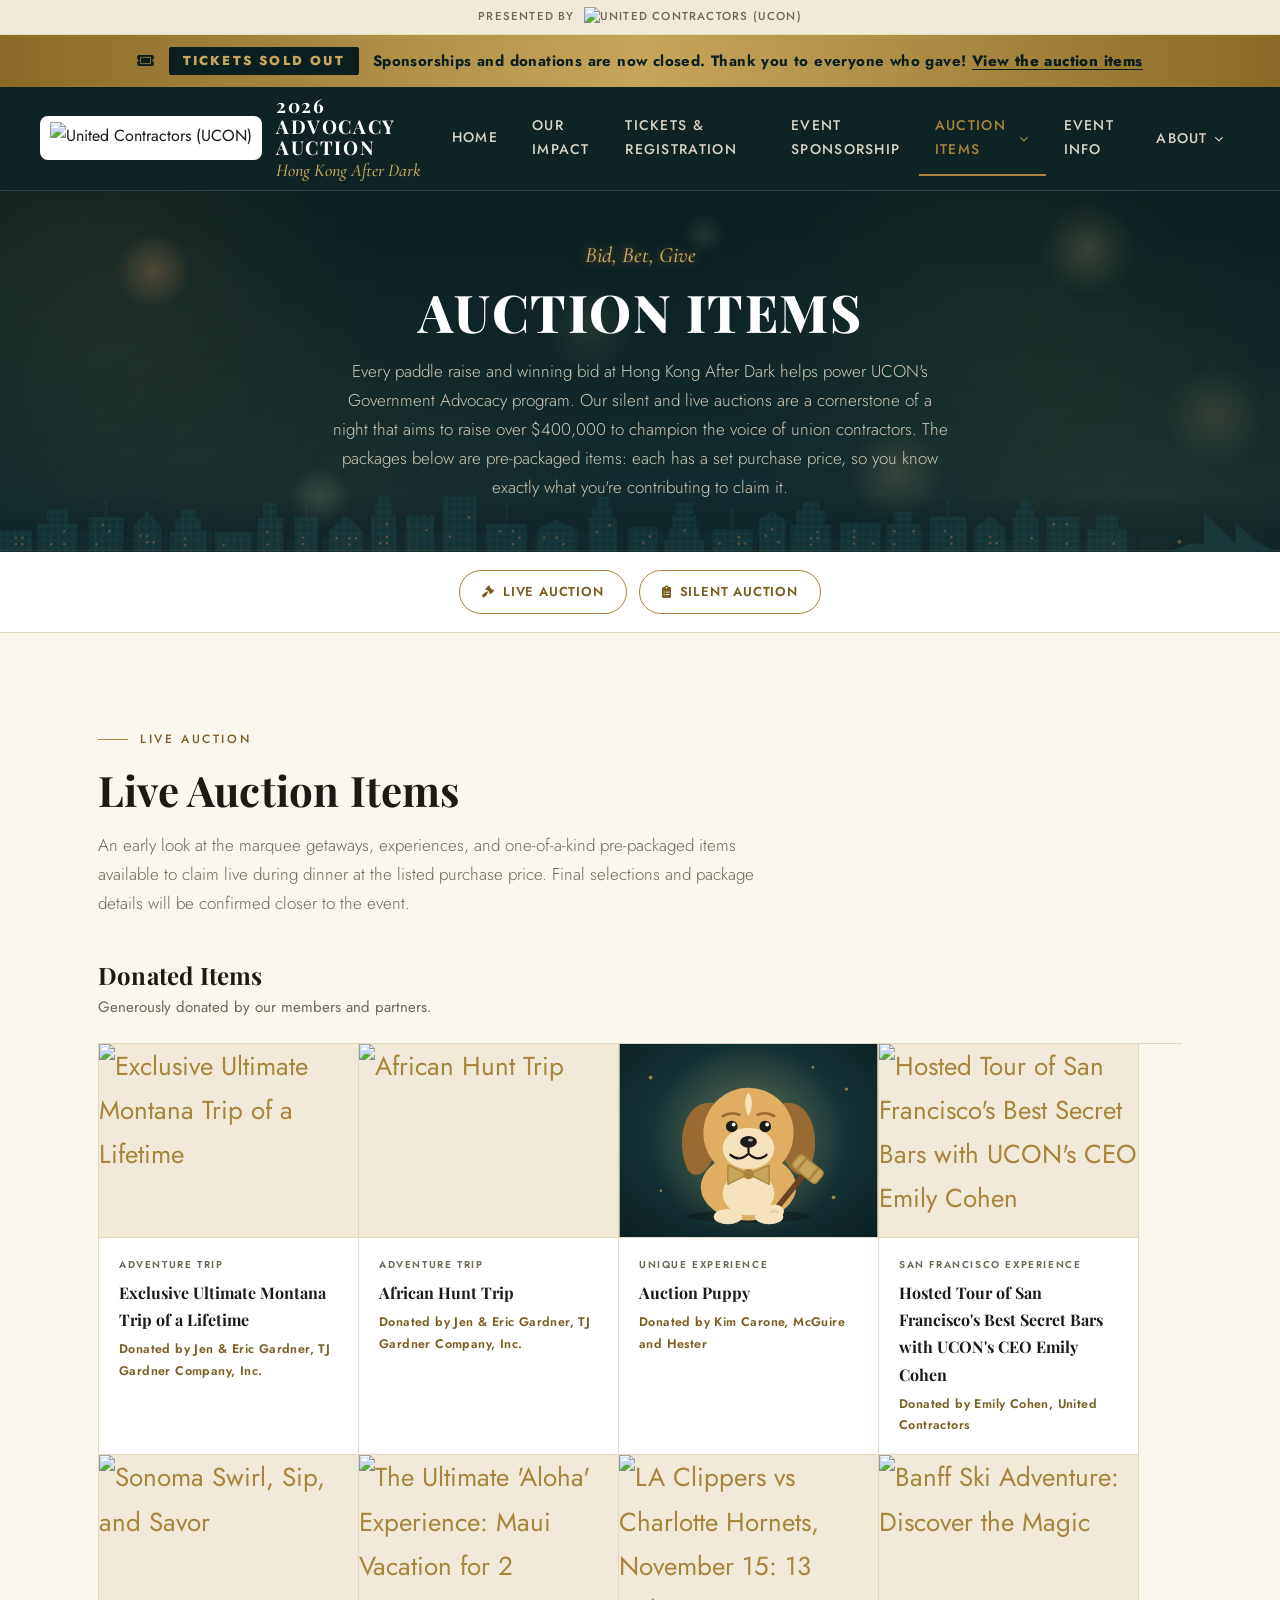
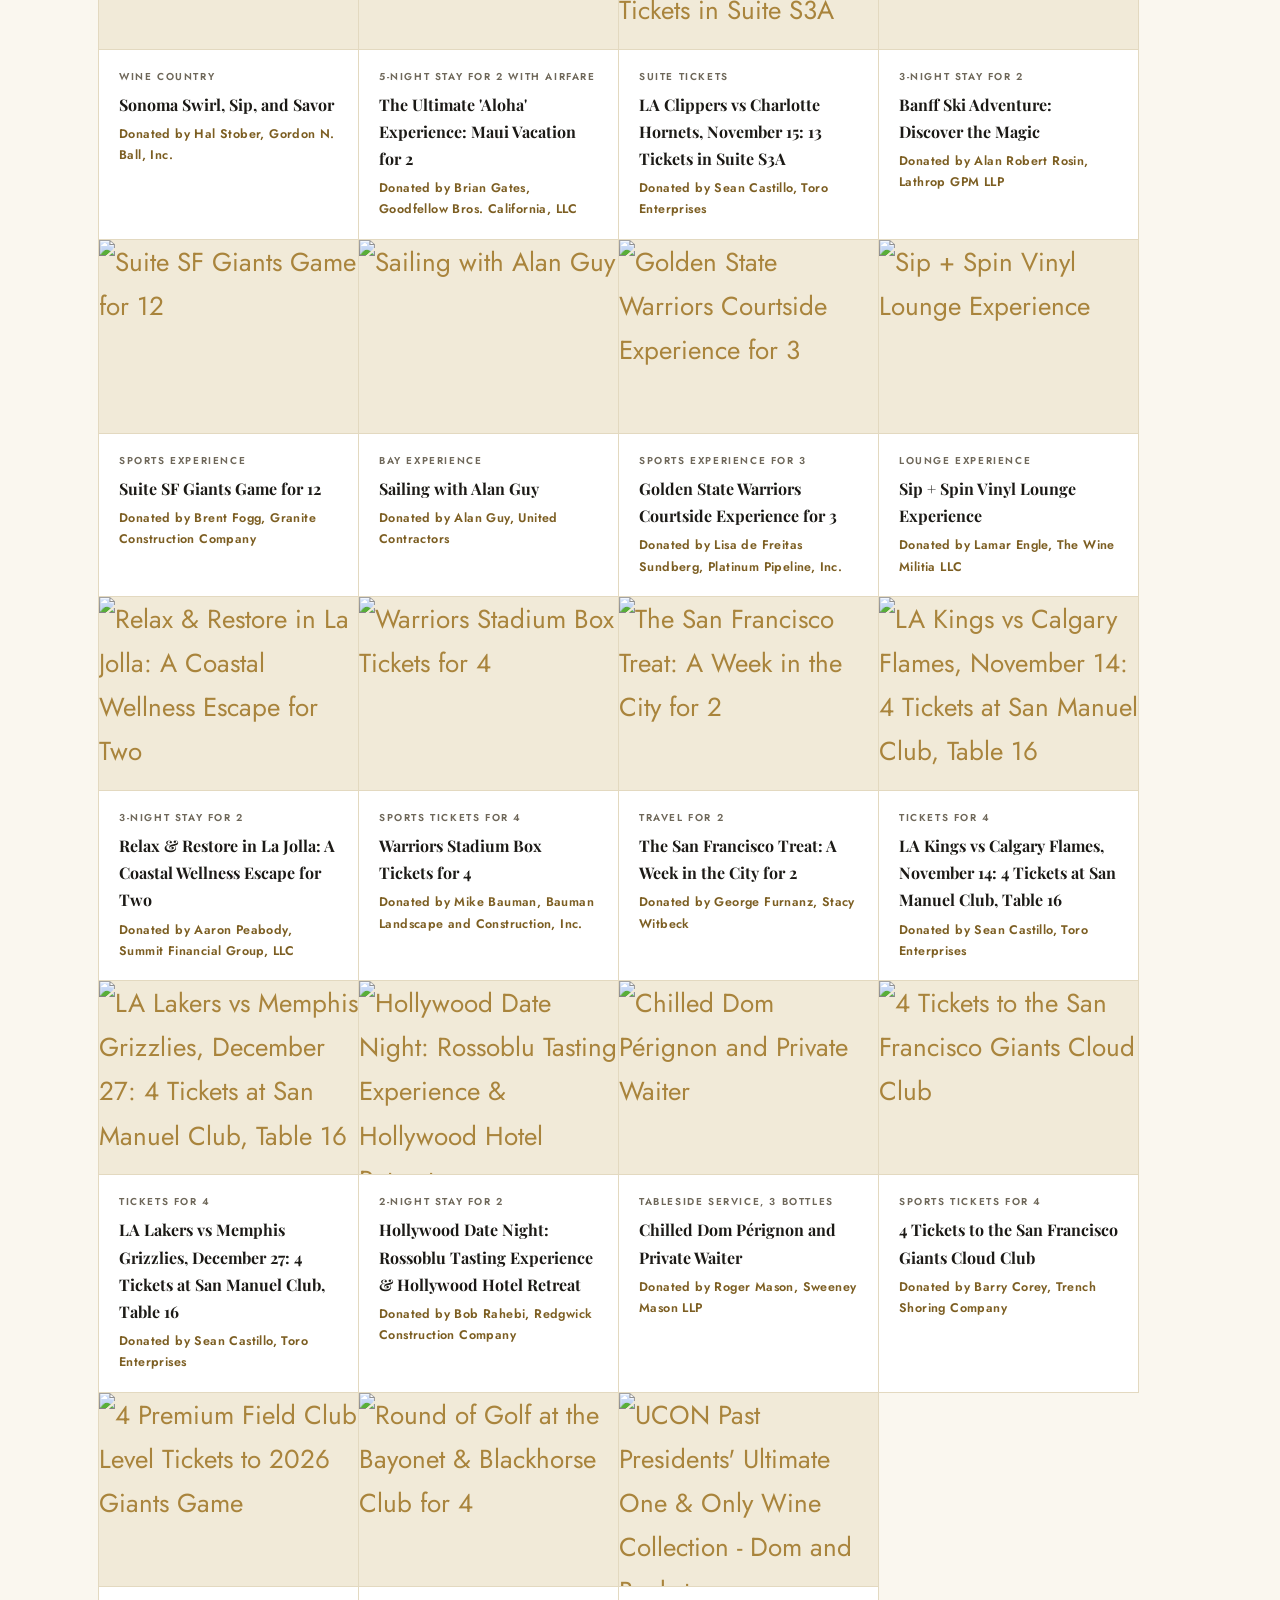
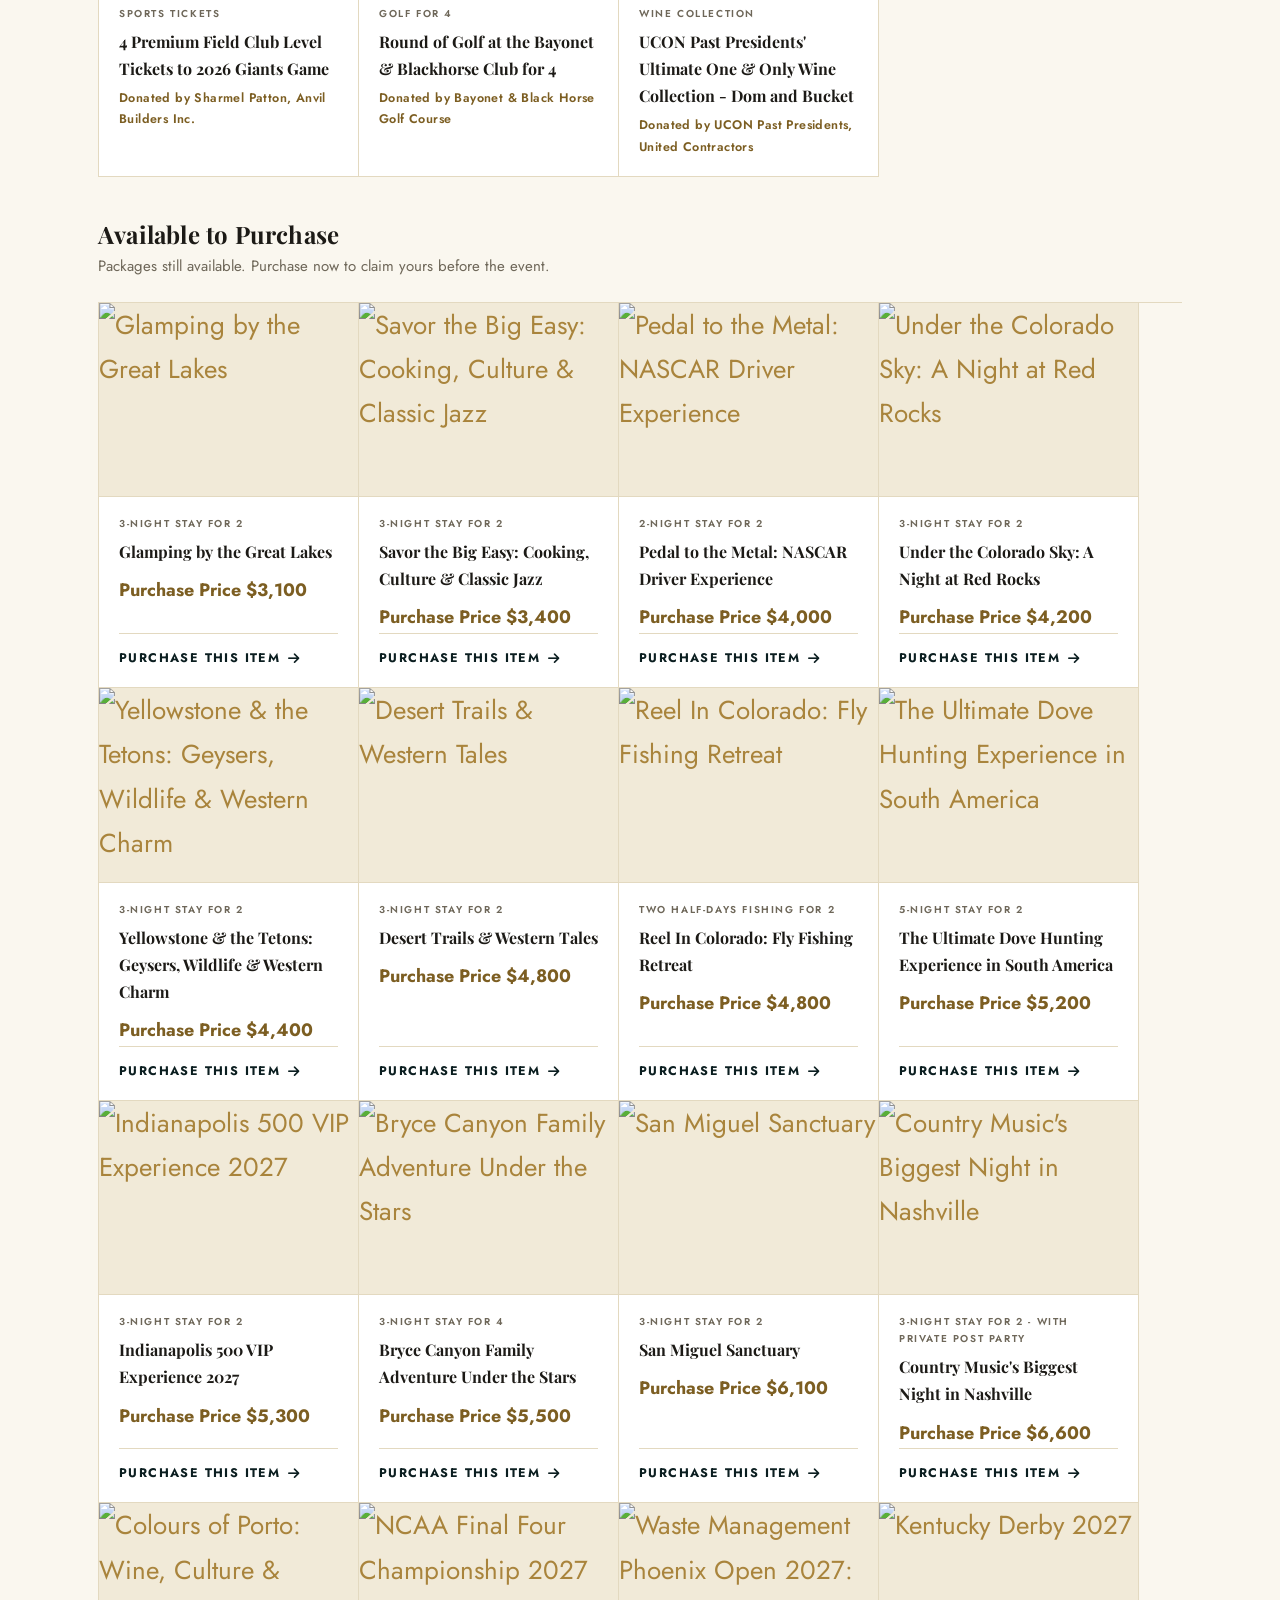
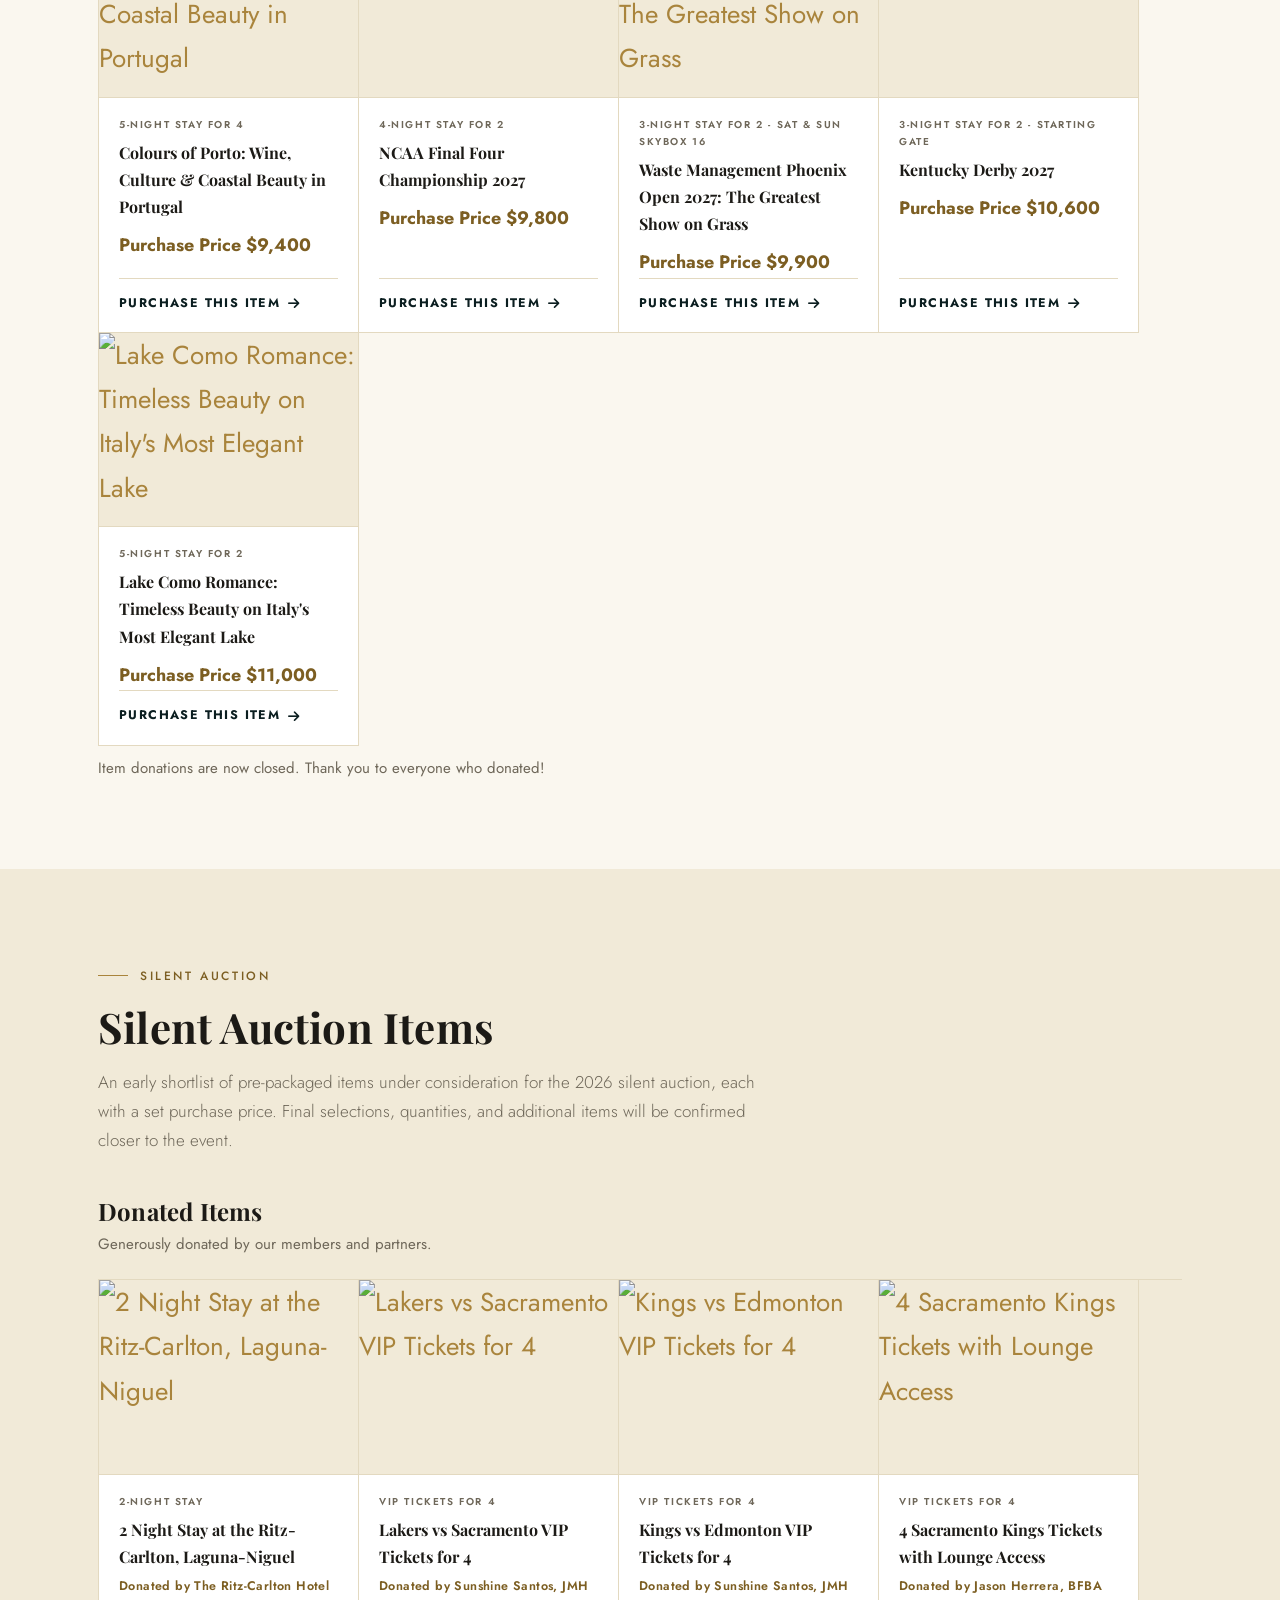
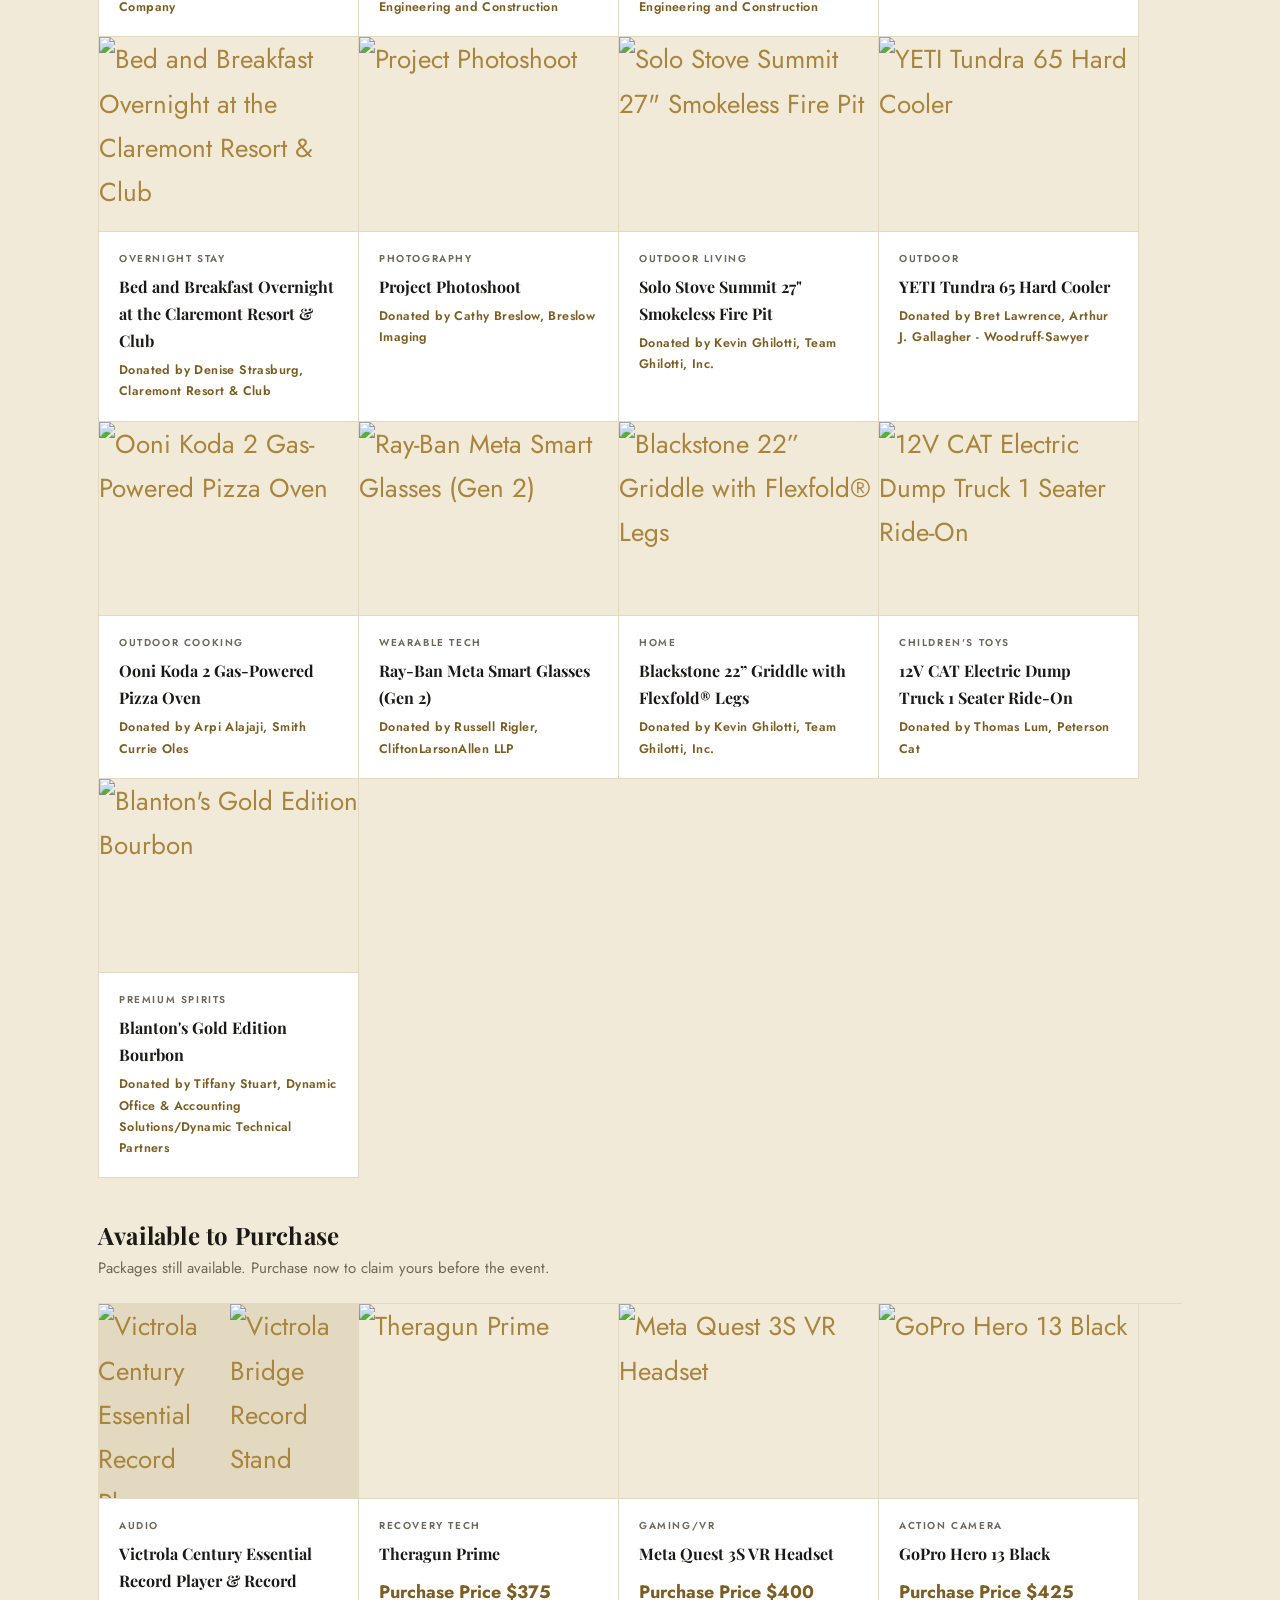
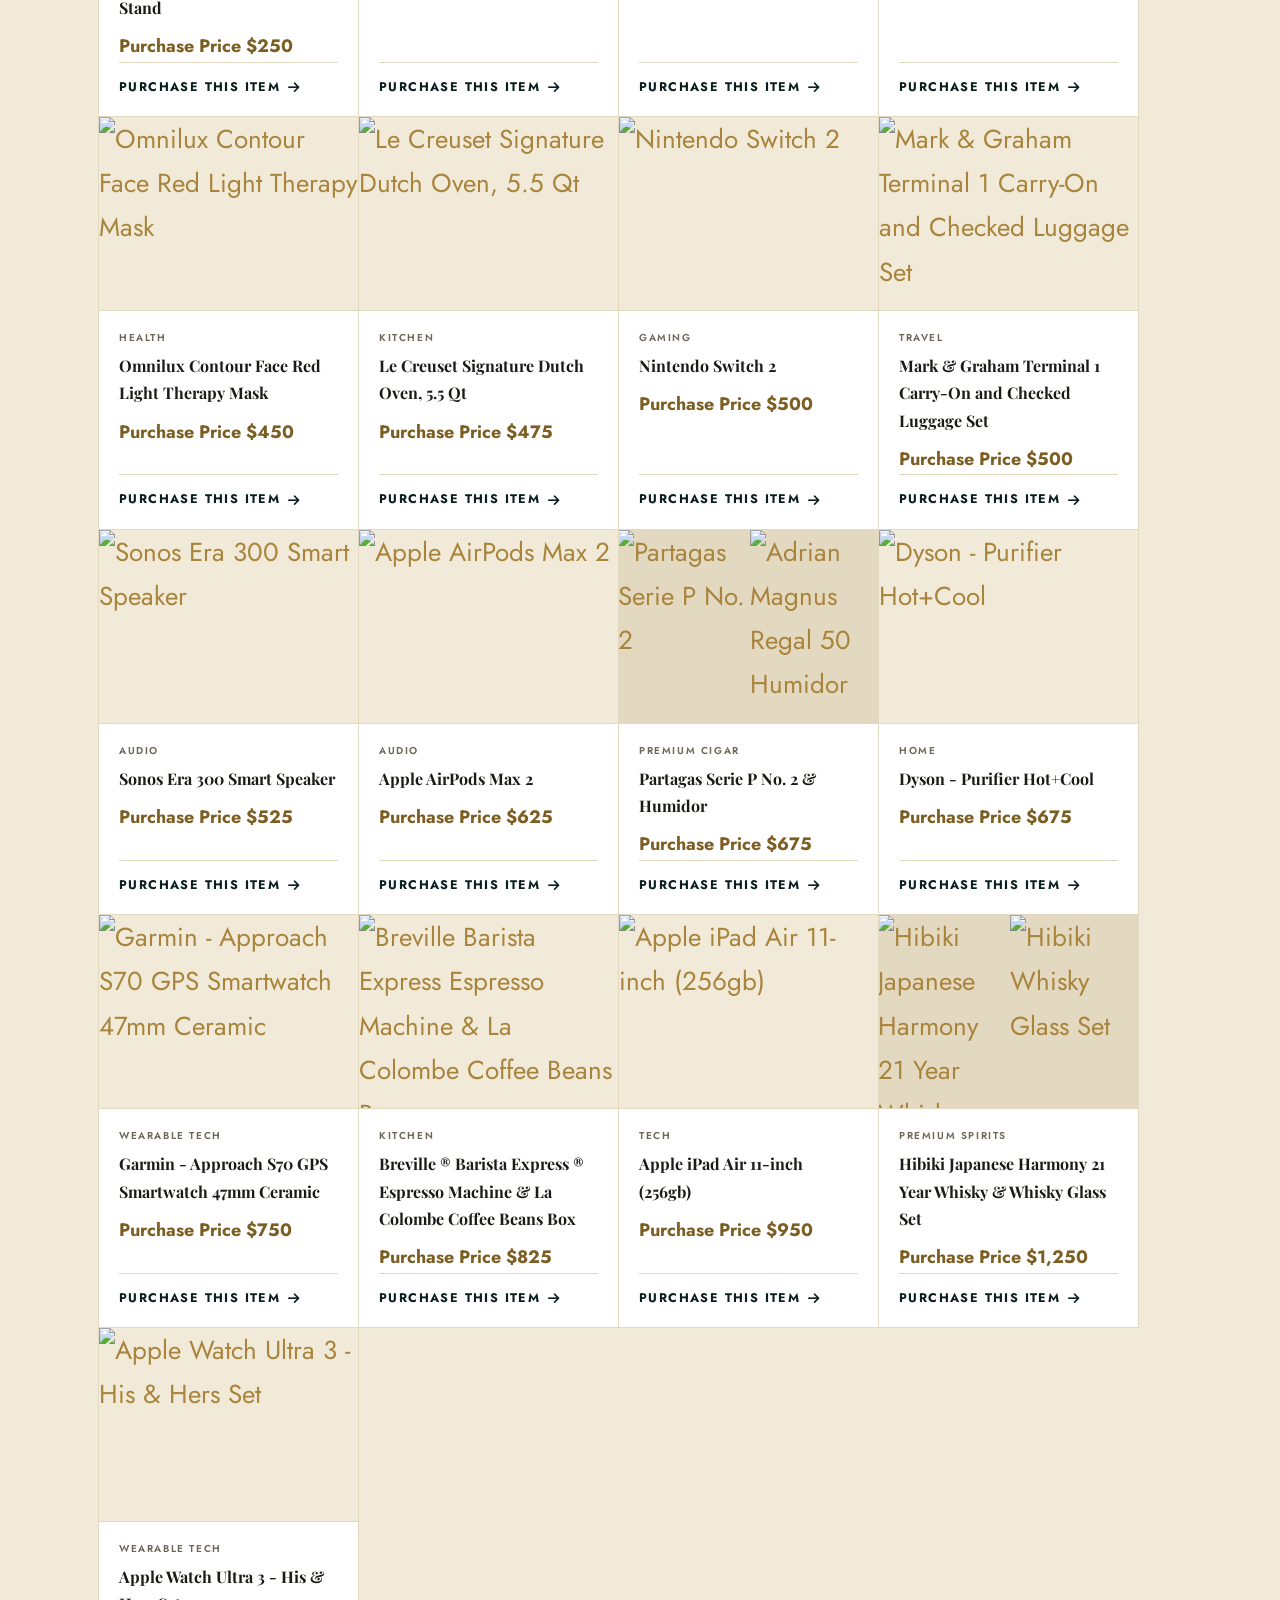
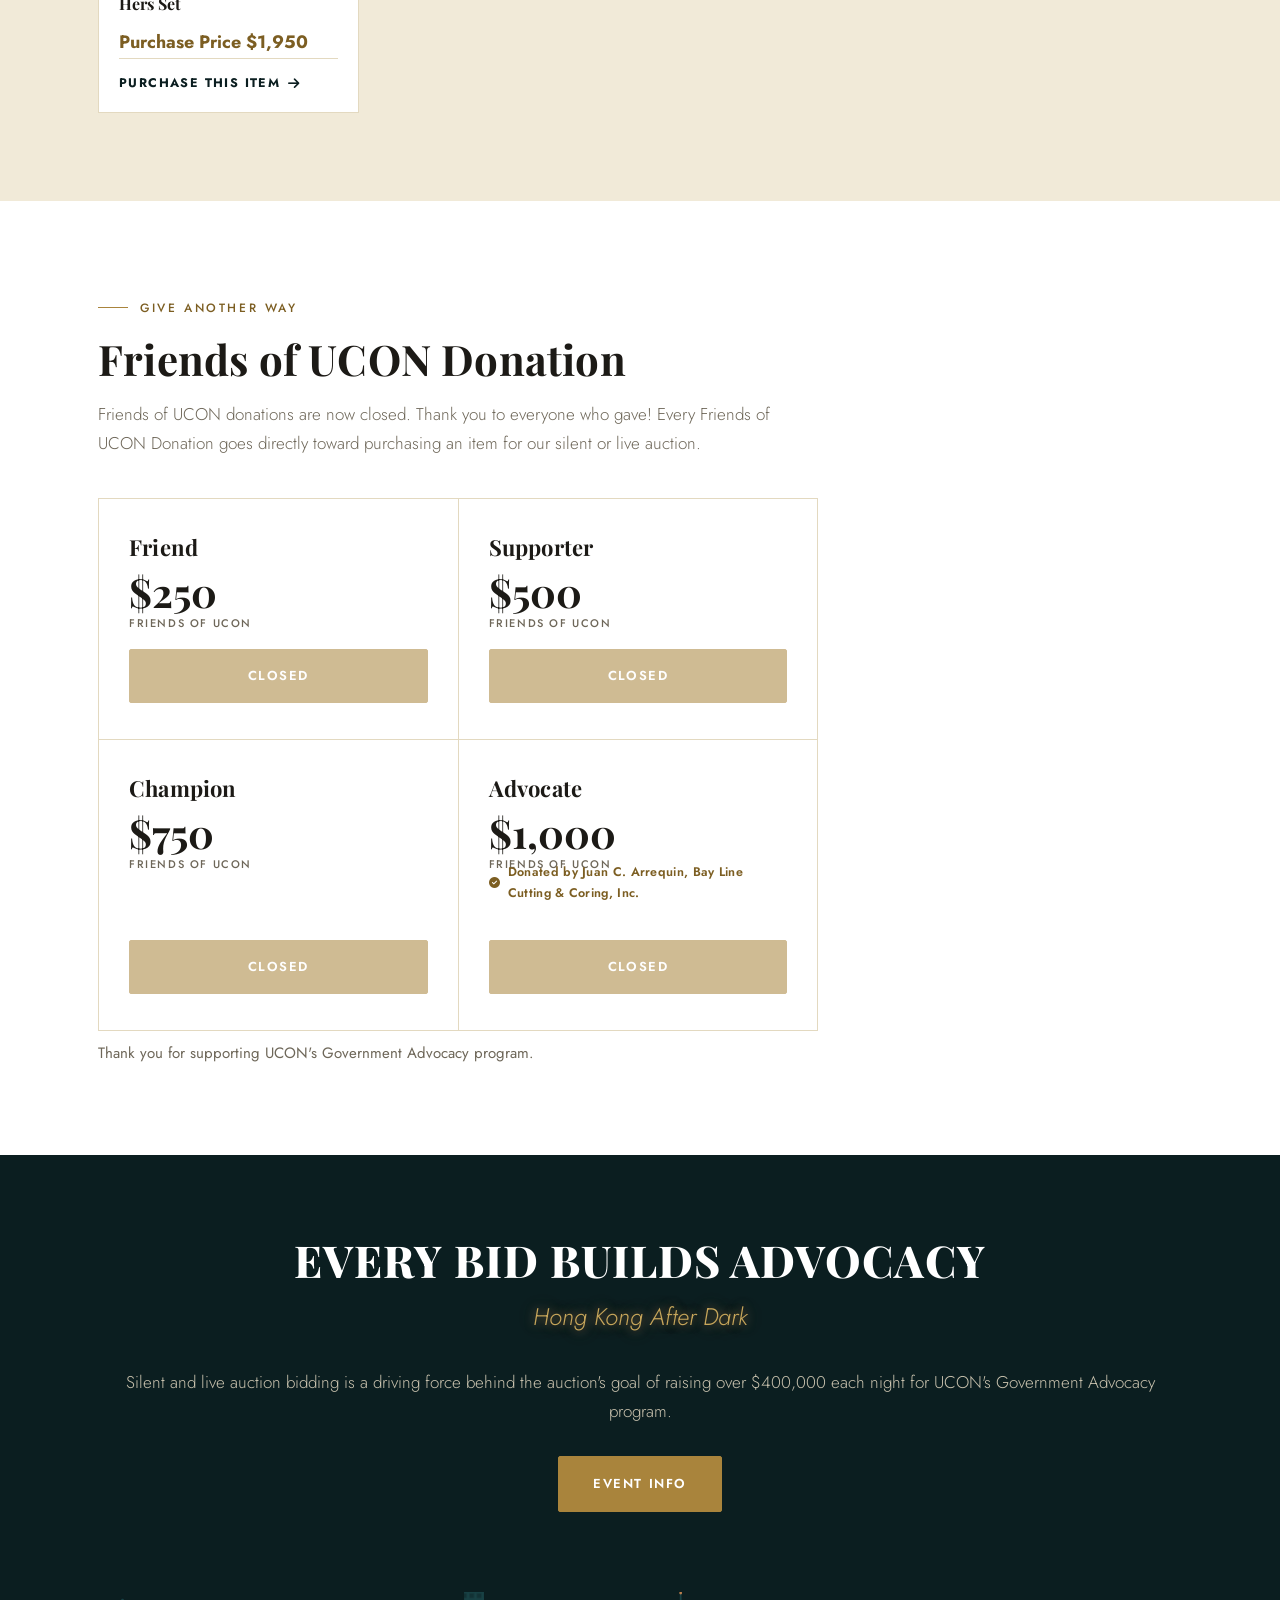
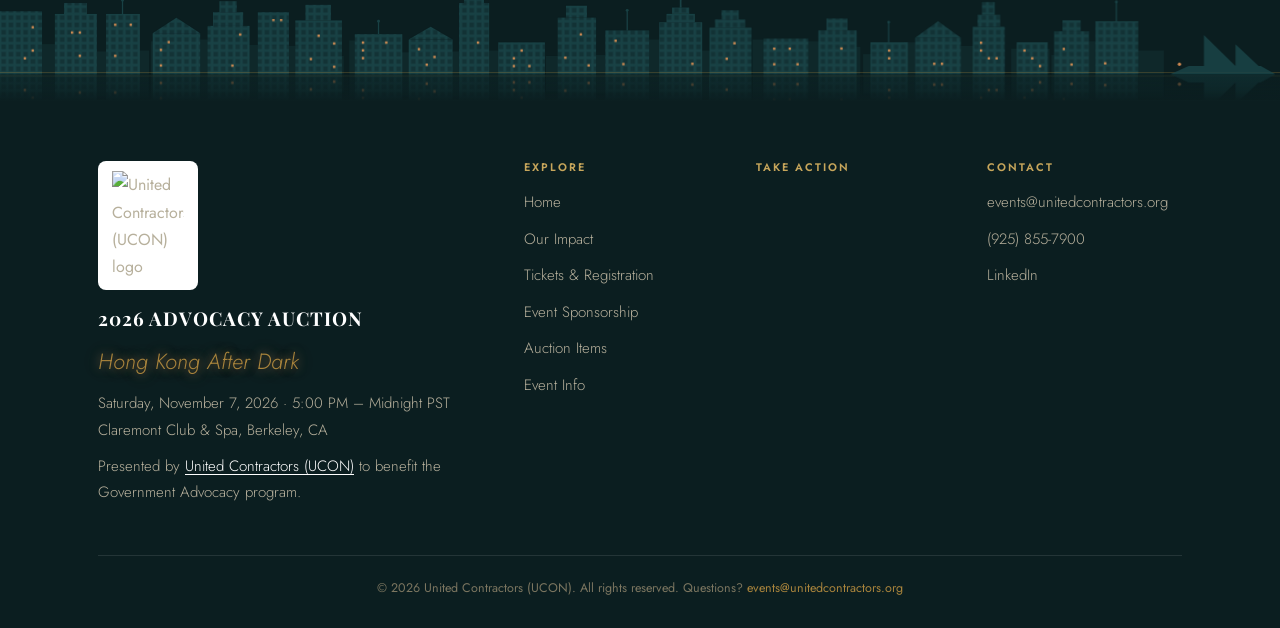
==== auction-giving.html @ 7867548d "Donations Closed" ====
<!DOCTYPE html>
<html lang="en">
<head>
<meta charset="UTF-8">
<meta name="viewport" content="width=device-width, initial-scale=1.0">
<title>Auction Items | 2026 UCON Advocacy Auction | Hong Kong After Dark</title>
<meta name="description" content="Browse the 2026 UCON Advocacy Auction's live and silent auction items and the generous donors behind them.">
<!-- TODO once a domain is live: add <link rel="canonical" href="https://REPLACE-WITH-DOMAIN/auction-giving.html"> and set og:url below -->
<meta property="og:type" content="website">
<meta property="og:site_name" content="2026 UCON Advocacy Auction">
<meta property="og:title" content="Auction Items | 2026 UCON Advocacy Auction">
<meta property="og:description" content="Browse the 2026 UCON Advocacy Auction's live and silent auction items and the generous donors behind them.">
<meta property="og:image" content="https://res.cloudinary.com/dhqtiaubo/image/upload/f_auto,q_auto,w_1200/v1784321325/UCON-2025-Advocacy-Auction-201-2473_n0xrlq.jpg">
<meta name="twitter:card" content="summary_large_image">
<meta name="twitter:title" content="Auction Items | 2026 UCON Advocacy Auction">
<meta name="twitter:description" content="Browse the live and silent auction items and our generous donors.">
<meta name="twitter:image" content="https://res.cloudinary.com/dhqtiaubo/image/upload/f_auto,q_auto,w_1200/v1784321325/UCON-2025-Advocacy-Auction-201-2473_n0xrlq.jpg">
<link rel="icon" href="img/favicon.svg" type="image/svg+xml">
<link rel="icon" href="img/favicon.ico" sizes="any">
<link rel="apple-touch-icon" href="img/apple-touch-icon.png">
<link rel="preconnect" href="https://fonts.googleapis.com">
<link rel="preconnect" href="https://fonts.gstatic.com" crossorigin>
<link href="https://fonts.googleapis.com/css2?family=Playfair+Display:wght@600;700;800;900&family=Jost:wght@300;400;500;600&family=Cormorant+Garamond:ital,wght@1,500;1,600&display=swap" rel="stylesheet">
<link rel="stylesheet" href="https://cdnjs.cloudflare.com/ajax/libs/font-awesome/6.5.1/css/all.min.css" crossorigin="anonymous" referrerpolicy="no-referrer">
<link rel="stylesheet" href="css/auction.css">
<style>
/* ---------- page-scoped additions, prefixed .giv- per brief ---------- */
.giv-item-note{font-size:15px;color:var(--mut);max-width:680px;margin-top:10px;}
.item-card .thumb.giv-ph{font-size:44px;background:linear-gradient(135deg,var(--cream2),#efe3c8);}
.giv-sub{font-family:var(--font-head);font-size:24px;font-weight:700;color:var(--ink);margin-top:44px;}
.giv-sub-note{font-size:15px;color:var(--mut);margin-top:6px;max-width:680px;}
.giv-sub+.giv-sub-note+.item-grid{margin-top:22px;}
.giv-purchaser{font-family:var(--font-body);font-size:12.5px;font-weight:600;letter-spacing:.4px;color:var(--goldD);margin-top:6px;}
.giv-donate-inner{display:flex;flex-direction:column;gap:22px;align-items:flex-start;max-width:720px;margin-top:40px;}
.giv-form-btns{display:flex;flex-wrap:wrap;gap:14px;justify-content:center;}
.giv-donate-cta{display:inline-flex;align-items:center;gap:10px;}
.giv-form-embed{width:100%;max-width:640px;background:var(--paper);border:1px solid var(--lineDark);border-radius:12px;padding:32px;display:flex;flex-direction:column;align-items:center;gap:18px;text-align:center;box-shadow:var(--shadow-sm);}
.giv-form-embed i{font-size:26px;color:var(--goldD);}
.giv-form-embed p{margin:0;font-size:15px;color:var(--ink2);max-width:380px;}
.giv-ideas{margin-top:32px;max-width:900px;}
.giv-ideas h4{font-family:var(--font-head);font-size:17px;font-weight:700;margin-bottom:14px;}
.giv-idea-chips{display:flex;flex-wrap:wrap;gap:10px;}
.giv-idea-chip{background:var(--paper);border:1px solid var(--lineDark);border-radius:999px;padding:8px 16px;font-family:var(--font-body);font-size:13px;color:var(--ink2);}
.giv-atmo-figure{margin:40px 0 0;border:1px solid var(--line);background:var(--paper);max-width:560px;}
.giv-atmo-figure img{display:block;width:100%;height:auto;max-height:380px;object-fit:cover;}
.giv-atmo-figure figcaption{padding:14px 20px;font-family:var(--font-body);font-weight:300;font-size:13px;font-style:italic;color:var(--mut);border-top:1px solid var(--line);}
.giv-jump-nav{background:var(--paper);border-bottom:1px solid var(--line);padding:18px 0;position:sticky;top:104px;z-index:50;}
.giv-jump-nav-inner{display:flex;gap:12px;justify-content:center;flex-wrap:wrap;}
.giv-jump-btn{display:inline-flex;align-items:center;gap:8px;font-family:var(--font-body);font-weight:600;font-size:13px;letter-spacing:.8px;text-transform:uppercase;color:var(--goldD);border:1px solid var(--gold);border-radius:999px;padding:10px 22px;transition:all .2s;}
.giv-jump-btn:hover{background:var(--gold);color:#fff;}
.giv-jump-btn i{font-size:12px;}
@media(max-width:560px){
  .giv-jump-nav{padding:14px 0;}
  .giv-jump-btn{font-size:12px;padding:9px 16px;}
}
.giv-fou-grid{grid-template-columns:repeat(2,1fr);max-width:720px;}
.giv-fou-grid .ticket-card{display:flex;flex-direction:column;}
.giv-fou-grid .ticket-prices{flex:1;}
.giv-fou-grid .ticket-btn{margin-top:20px;}
@media(max-width:560px){
  .giv-fou-grid{grid-template-columns:1fr;max-width:420px;margin-left:auto;margin-right:auto;}
}
</style>
</head>
<body>
<a href="#main-content" class="skip-link">Skip to main content</a>
<div class="presented-by-bar">
  <div class="container presented-by-inner">
    <span>Presented by</span>
    <a href="https://www.unitedcontractors.org" target="_blank" rel="noopener" aria-label="United Contractors (UCON) website">
      <img src="https://res.cloudinary.com/dhqtiaubo/image/upload/f_auto,q_auto,w_120/v1784826013/UnitedContractorsLogo_zf9ekd_ietzxc.png" alt="United Contractors (UCON)" loading="lazy">
    </a>
  </div>
</div>
<header id="site-header">
<div class="soldout-bar"><i class="fa-solid fa-ticket" aria-hidden="true"></i><strong>Tickets Sold Out</strong><span>Sponsorships and donations are now closed. Thank you to everyone who gave! <a href="auction-giving.html">View the auction items</a></span></div>
  <nav>
    <a href="index.html" class="nav-logo" aria-label="2026 UCON Advocacy Auction home">
      <img class="nav-logo-mark" src="https://res.cloudinary.com/dhqtiaubo/image/upload/f_auto,q_auto,w_120/v1784826013/UnitedContractorsLogo_zf9ekd_ietzxc.png" alt="United Contractors (UCON)" loading="eager">
      <span class="nav-logo-text">2026 ADVOCACY AUCTION<span>Hong Kong After Dark</span></span>
    </a>
    <div class="nav-links">
      <div class="nav-item"><a href="index.html" class="nav-btn">Home</a></div>
      <div class="nav-item"><a href="impact.html" class="nav-btn">Our Impact</a></div>
      <div class="nav-item"><a href="tickets.html" class="nav-btn">Tickets &amp; Registration</a></div>
      <div class="nav-item"><a href="sponsorship.html" class="nav-btn">Event Sponsorship</a></div>
      <div class="nav-item nav-dropdown">
        <a href="auction-giving.html" class="nav-btn nav-dropdown-toggle active" aria-haspopup="true" aria-expanded="false">Auction Items<span class="nav-dropdown-chev-btn" role="button" tabindex="0" aria-label="Toggle Auction Items submenu" aria-expanded="false"><i class="fa-solid fa-chevron-down nav-dropdown-chev" aria-hidden="true"></i></span></a>
        <div class="nav-dropdown-menu">
          <a href="auction-giving.html#live-auction">Live Auction</a>
          <a href="auction-giving.html#silent-auction">Silent Auction</a>
        </div>
      </div>
      <div class="nav-item"><a href="event-info.html" class="nav-btn">Event Info</a></div>
            <div class="nav-item nav-dropdown">
        <button class="nav-btn nav-dropdown-toggle" aria-haspopup="true" aria-expanded="false">About<i class="fa-solid fa-chevron-down nav-dropdown-chev" aria-hidden="true"></i></button>
        <div class="nav-dropdown-menu">
          <a href="https://www.unitedcontractors.org" target="_blank" rel="noopener noreferrer">About UCON</a>
          <a href="https://www.unitedcontractors.org/who-we-are/ucon-team" target="_blank" rel="noopener noreferrer">The UCON Team</a>
          <a href="https://www.unitedcontractors.org/who-we-are/board-directors" target="_blank" rel="noopener noreferrer">UCON Board</a>
        </div>
      </div>
    </div>
    <button class="hamburger" id="hamburgerBtn" aria-label="Open menu" aria-expanded="false" aria-controls="mobileMenu">
      <span></span><span></span><span></span>
    </button>
  </nav>
  <div class="mobile-menu" id="mobileMenu">
    <a href="index.html">Home</a>
    <a href="impact.html">Our Impact</a>
    <a href="tickets.html">Tickets &amp; Registration</a>
    <a href="sponsorship.html">Event Sponsorship</a>
    <a href="auction-giving.html" class="mobile-menu-label">Auction Items</a>
    <a href="auction-giving.html#live-auction">Live Auction</a>
    <a href="auction-giving.html#silent-auction">Silent Auction</a>
    <a href="event-info.html">Event Info</a>
        <div class="mobile-menu-label">About UCON</div>
    <a href="https://www.unitedcontractors.org" target="_blank" rel="noopener noreferrer">About UCON</a>
    <a href="https://www.unitedcontractors.org/who-we-are/ucon-team" target="_blank" rel="noopener noreferrer">The UCON Team</a>
    <a href="https://www.unitedcontractors.org/who-we-are/board-directors" target="_blank" rel="noopener noreferrer">UCON Board</a>
  </div>
</header>

<main id="main-content">

  <!-- PAGE HERO -->
  <section class="page-hero">
    <img class="page-hero-bg-img" src="https://res.cloudinary.com/dhqtiaubo/image/upload/f_auto,q_auto,w_1920/v1784321457/UCON-2025-Advocacy-Auction-307-2119_fqzwv3.jpg" alt="" loading="eager">
    <div class="page-hero-scrim" aria-hidden="true"></div>
    <div class="page-hero-glow a" aria-hidden="true"></div>
    <div class="page-hero-glow b" aria-hidden="true"></div>
    <div class="page-hero-glow c" aria-hidden="true"></div>
    <div class="page-hero-glow d" aria-hidden="true"></div>
    <div class="page-hero-glow e" aria-hidden="true"></div>
    <div class="page-hero-content">
      <span class="eyebrow script">Bid, Bet, Give</span>
      <h1>Auction Items</h1>
      <p>Every paddle raise and winning bid at Hong Kong After Dark helps power UCON's Government Advocacy program. Our silent and live auctions are a cornerstone of a night that aims to raise over $400,000 to champion the voice of union contractors. The packages below are pre-packaged items: each has a set purchase price, so you know exactly what you're contributing to claim it.</p>
    </div>

    <div class="hero-skyline" aria-hidden="true">
  <svg viewBox="0 0 1400 60" preserveAspectRatio="none" xmlns="http://www.w3.org/2000/svg">
    <defs>
      <pattern id="winGridHero" width="8" height="8" patternUnits="userSpaceOnUse">
        <rect width="8" height="8" fill="var(--tealL)"/>
        <rect x="1.5" y="1.5" width="5" height="5" fill="var(--teal)" opacity="0.4"/>
      </pattern>
    </defs>
    <g fill="var(--teal2)" opacity="0.6">
      <rect x="-10" y="41" width="26" height="19"/>
      <rect x="22" y="46" width="33" height="14"/>
      <rect x="63" y="39" width="34" height="21"/>
      <rect x="104" y="36" width="24" height="24"/>
      <rect x="136" y="44" width="33" height="16"/>
      <rect x="174" y="43" width="23" height="17"/>
      <rect x="202" y="36" width="30" height="24"/>
      <rect x="237" y="46" width="32" height="14"/>
      <rect x="272" y="37" width="34" height="23"/>
      <rect x="313" y="47" width="36" height="13"/>
      <rect x="352" y="45" width="40" height="15"/>
      <rect x="394" y="42" width="32" height="18"/>
      <rect x="432" y="36" width="26" height="24"/>
      <rect x="466" y="40" width="37" height="20"/>
      <rect x="507" y="39" width="37" height="21"/>
      <rect x="549" y="46" width="25" height="14"/>
      <rect x="581" y="44" width="25" height="16"/>
      <rect x="613" y="39" width="38" height="21"/>
      <rect x="654" y="41" width="28" height="19"/>
      <rect x="684" y="36" width="24" height="24"/>
      <rect x="714" y="38" width="33" height="22"/>
      <rect x="754" y="37" width="35" height="23"/>
      <rect x="796" y="42" width="32" height="18"/>
      <rect x="836" y="44" width="32" height="16"/>
      <rect x="875" y="43" width="27" height="17"/>
      <rect x="905" y="46" width="38" height="14"/>
      <rect x="947" y="44" width="40" height="16"/>
      <rect x="989" y="38" width="28" height="22"/>
      <rect x="1020" y="47" width="37" height="13"/>
      <rect x="1064" y="40" width="24" height="20"/>
      <rect x="1090" y="47" width="23" height="13"/>
      <rect x="1118" y="43" width="30" height="17"/>
      <rect x="1151" y="36" width="22" height="24"/>
      <rect x="1180" y="45" width="35" height="15"/>
      <rect x="1220" y="44" width="22" height="16"/>
      <rect x="1246" y="43" width="31" height="17"/>
    </g>
    <g opacity="0.92">
      <rect x="0" y="36" width="35" height="24" fill="url(#winGridHero)"/>
      <rect x="41" y="29" width="44" height="31" fill="url(#winGridHero)"/>
      <rect x="51" y="13" width="24" height="16" fill="url(#winGridHero)"/>
      <rect x="97" y="22" width="38" height="38" fill="url(#winGridHero)"/>
      <line x1="116" y1="22" x2="116" y2="5" stroke="var(--tealL)" stroke-width="1.4"/>
      <circle cx="116" cy="5" r="1.6" fill="var(--tealL)"/>
      <rect x="146" y="32" width="30" height="28" fill="url(#winGridHero)"/>
      <path d="M146,32 L161,15 L176,32 Z" fill="url(#winGridHero)"/>
      <rect x="186" y="38" width="40" height="22" fill="url(#winGridHero)"/>
      <rect x="192" y="24" width="28" height="14" fill="url(#winGridHero)"/>
      <rect x="198" y="14" width="16" height="10" fill="url(#winGridHero)"/>
      <rect x="235" y="38" width="40" height="22" fill="url(#winGridHero)"/>
      <rect x="282" y="23" width="28" height="37" fill="url(#winGridHero)"/>
      <rect x="288" y="6" width="15" height="17" fill="url(#winGridHero)"/>
      <rect x="322" y="22" width="26" height="38" fill="url(#winGridHero)"/>
      <line x1="335" y1="22" x2="335" y2="8" stroke="var(--tealL)" stroke-width="1.4"/>
      <circle cx="335" cy="8" r="1.6" fill="var(--tealL)"/>
      <rect x="360" y="37" width="37" height="23" fill="url(#winGridHero)"/>
      <path d="M360,37 L378,19 L397,37 Z" fill="url(#winGridHero)"/>
      <rect x="406" y="20" width="27" height="40" fill="url(#winGridHero)"/>
      <rect x="410" y="8" width="19" height="12" fill="url(#winGridHero)"/>
      <rect x="414" y="-1" width="11" height="9" fill="url(#winGridHero)"/>
      <rect x="444" y="19" width="31" height="41" fill="url(#winGridHero)"/>
      <rect x="484" y="-8.0" width="37" height="68" fill="url(#winGridHero)"/>
      <rect x="490.3" y="-18.9" width="24.4" height="10.9" fill="url(#winGridHero)"/>
      <rect x="495.1" y="-27.0" width="14.8" height="8.2" fill="url(#winGridHero)"/>
      <line x1="502.5" y1="-27.0" x2="502.5" y2="-46.1" stroke="url(#winGridHero)" stroke-width="2"/>
      <circle cx="502.5" cy="-46.1" r="1.6" fill="var(--lantern-glow)" opacity="0.9"/>
      <rect x="532" y="29" width="44" height="31" fill="url(#winGridHero)"/>
      <line x1="554" y1="29" x2="554" y2="9" stroke="var(--tealL)" stroke-width="1.4"/>
      <circle cx="554" cy="9" r="1.6" fill="var(--tealL)"/>
      <rect x="587" y="36" width="44" height="24" fill="url(#winGridHero)"/>
      <path d="M587,36 L609,24 L631,36 Z" fill="url(#winGridHero)"/>
      <rect x="644" y="23" width="31" height="37" fill="url(#winGridHero)"/>
      <rect x="648" y="11" width="22" height="12" fill="url(#winGridHero)"/>
      <rect x="653" y="-2" width="13" height="13" fill="url(#winGridHero)"/>
      <rect x="688" y="33" width="31" height="27" fill="url(#winGridHero)"/>
      <rect x="727.0" y="46.5" width="43.0" height="13.5" fill="url(#winGridHero)"/>
      <rect x="731.7" y="33.0" width="33.5" height="13.5" fill="url(#winGridHero)"/>
      <rect x="735.4" y="19.5" width="26.2" height="13.5" fill="url(#winGridHero)"/>
      <rect x="738.3" y="6.0" width="20.4" height="13.5" fill="url(#winGridHero)"/>
      <line x1="727" y1="46.5" x2="770" y2="46.5" stroke="var(--teal)" stroke-width="0.8" opacity="0.35"/>
      <line x1="727" y1="33.0" x2="770" y2="33.0" stroke="var(--teal)" stroke-width="0.8" opacity="0.35"/>
      <line x1="727" y1="19.5" x2="770" y2="19.5" stroke="var(--teal)" stroke-width="0.8" opacity="0.35"/>
      <path d="M745.5,6.0 L747.3,-5.9 L748.5,6.0 Z" fill="url(#winGridHero)"/>
      <path d="M749.7,-3.5 L750.9,-9.4 L751.9,-3.5 Z" fill="url(#winGridHero)"/>
      <circle cx="747.3" cy="-5.9" r="1.4" fill="var(--lantern-glow)" opacity="0.85"/>
      <rect x="779" y="35" width="44" height="25" fill="url(#winGridHero)"/>
      <line x1="801" y1="35" x2="801" y2="14" stroke="var(--tealL)" stroke-width="1.4"/>
      <circle cx="801" cy="14" r="1.6" fill="var(--tealL)"/>
      <rect x="830" y="25" width="29" height="35" fill="url(#winGridHero)"/>
      <path d="M830,25 L844,15 L859,25 Z" fill="url(#winGridHero)"/>
      <rect x="865" y="30" width="44" height="30" fill="url(#winGridHero)"/>
      <rect x="871" y="15" width="31" height="15" fill="url(#winGridHero)"/>
      <rect x="878" y="5" width="18" height="10" fill="url(#winGridHero)"/>
      <rect x="919" y="28" width="44" height="32" fill="url(#winGridHero)"/>
      <rect x="970" y="29" width="37" height="31" fill="url(#winGridHero)"/>
      <rect x="978" y="16" width="20" height="13" fill="url(#winGridHero)"/>
      <rect x="1017" y="21" width="40" height="39" fill="url(#winGridHero)"/>
      <line x1="1037" y1="21" x2="1037" y2="5" stroke="var(--tealL)" stroke-width="1.4"/>
      <circle cx="1037" cy="5" r="1.6" fill="var(--tealL)"/>
      <rect x="1066" y="34" width="34" height="26" fill="url(#winGridHero)"/>
      <path d="M1066,34 L1083,20 L1100,34 Z" fill="url(#winGridHero)"/>
      <rect x="1107" y="23" width="29" height="37" fill="url(#winGridHero)"/>
      <rect x="1111" y="14" width="20" height="9" fill="url(#winGridHero)"/>
      <rect x="1115" y="2" width="12" height="12" fill="url(#winGridHero)"/>
      <rect x="1145" y="21" width="36" height="39" fill="url(#winGridHero)"/>
      <rect x="1189" y="35" width="44" height="25" fill="url(#winGridHero)"/>
      <rect x="1199" y="19" width="24" height="16" fill="url(#winGridHero)"/>
    </g>
    <g fill="var(--lantern-glow)" opacity="0.9">
      <rect x="23.4" y="43.5" width="2.1" height="2.1"/>
      <rect x="23.4" y="50.5" width="2.1" height="2.1"/>
      <rect x="16.4" y="50.5" width="2.1" height="2.1"/>
      <rect x="16.4" y="43.5" width="2.1" height="2.1"/>
      <rect x="69.0" y="36.5" width="2.1" height="2.1"/>
      <rect x="55.0" y="50.5" width="2.1" height="2.1"/>
      <rect x="69.0" y="50.5" width="2.1" height="2.1"/>
      <rect x="118.5" y="36.5" width="2.1" height="2.1"/>
      <rect x="104.5" y="50.5" width="2.1" height="2.1"/>
      <rect x="111.5" y="29.4" width="2.1" height="2.1"/>
      <rect x="166.9" y="48.5" width="2.1" height="2.1"/>
      <rect x="152.9" y="41.5" width="2.1" height="2.1"/>
      <rect x="159.9" y="48.5" width="2.1" height="2.1"/>
      <rect x="159.9" y="41.5" width="2.1" height="2.1"/>
      <rect x="201.4" y="51.5" width="2.1" height="2.1"/>
      <rect x="201.4" y="44.5" width="2.1" height="2.1"/>
      <rect x="243.4" y="51.5" width="2.1" height="2.1"/>
      <rect x="291.4" y="37.0" width="2.1" height="2.1"/>
      <rect x="291.4" y="51.0" width="2.1" height="2.1"/>
      <rect x="330.4" y="50.5" width="2.1" height="2.1"/>
      <rect x="330.4" y="43.5" width="2.1" height="2.1"/>
      <rect x="366.9" y="44.0" width="2.1" height="2.1"/>
      <rect x="380.9" y="51.0" width="2.1" height="2.1"/>
      <rect x="387.9" y="44.0" width="2.1" height="2.1"/>
      <rect x="380.9" y="44.0" width="2.1" height="2.1"/>
      <rect x="421.9" y="49.5" width="2.1" height="2.1"/>
      <rect x="421.9" y="42.5" width="2.1" height="2.1"/>
      <rect x="421.9" y="28.4" width="2.1" height="2.1"/>
      <rect x="414.9" y="49.5" width="2.1" height="2.1"/>
      <rect x="465.4" y="35.0" width="2.1" height="2.1"/>
      <rect x="511.9" y="21.4" width="2.1" height="2.1"/>
      <rect x="490.9" y="42.5" width="2.1" height="2.1"/>
      <rect x="560.0" y="36.5" width="2.1" height="2.1"/>
      <rect x="560.0" y="50.5" width="2.1" height="2.1"/>
      <rect x="567.0" y="43.5" width="2.1" height="2.1"/>
      <rect x="546.0" y="36.5" width="2.1" height="2.1"/>
      <rect x="615.0" y="50.5" width="2.1" height="2.1"/>
      <rect x="594.0" y="43.5" width="2.1" height="2.1"/>
      <rect x="608.0" y="43.5" width="2.1" height="2.1"/>
      <rect x="665.5" y="29.9" width="2.1" height="2.1"/>
      <rect x="651.5" y="37.0" width="2.1" height="2.1"/>
      <rect x="709.5" y="42.0" width="2.1" height="2.1"/>
      <rect x="702.5" y="49.0" width="2.1" height="2.1"/>
      <rect x="747.5" y="35.5" width="2.1" height="2.1"/>
      <rect x="814.0" y="50.0" width="2.1" height="2.1"/>
      <rect x="807.0" y="50.0" width="2.1" height="2.1"/>
      <rect x="807.0" y="43.0" width="2.1" height="2.1"/>
      <rect x="786.0" y="50.0" width="2.1" height="2.1"/>
      <rect x="850.5" y="48.5" width="2.1" height="2.1"/>
      <rect x="836.5" y="41.5" width="2.1" height="2.1"/>
      <rect x="843.5" y="34.5" width="2.1" height="2.1"/>
      <rect x="893.0" y="44.0" width="2.1" height="2.1"/>
      <rect x="886.0" y="51.0" width="2.1" height="2.1"/>
      <rect x="886.0" y="44.0" width="2.1" height="2.1"/>
      <rect x="893.0" y="37.0" width="2.1" height="2.1"/>
      <rect x="933.0" y="43.0" width="2.1" height="2.1"/>
      <rect x="933.0" y="50.0" width="2.1" height="2.1"/>
      <rect x="954.0" y="50.0" width="2.1" height="2.1"/>
      <rect x="933.0" y="36.0" width="2.1" height="2.1"/>
      <rect x="977.0" y="36.5" width="2.1" height="2.1"/>
      <rect x="977.0" y="50.5" width="2.1" height="2.1"/>
      <rect x="998.0" y="36.5" width="2.1" height="2.1"/>
      <rect x="1032.5" y="36.0" width="2.1" height="2.1"/>
      <rect x="1039.5" y="43.0" width="2.1" height="2.1"/>
      <rect x="1039.5" y="50.0" width="2.1" height="2.1"/>
      <rect x="1089.0" y="49.5" width="2.1" height="2.1"/>
      <rect x="1082.0" y="49.5" width="2.1" height="2.1"/>
      <rect x="1082.0" y="42.5" width="2.1" height="2.1"/>
      <rect x="1127.5" y="44.0" width="2.1" height="2.1"/>
      <rect x="1165.5" y="28.9" width="2.1" height="2.1"/>
      <rect x="1151.5" y="28.9" width="2.1" height="2.1"/>
      <rect x="1165.5" y="50.0" width="2.1" height="2.1"/>
      <rect x="1217.0" y="50.0" width="2.1" height="2.1"/>
    </g>
    <line x1="0" y1="58.5" x2="1400" y2="58.5" stroke="var(--gold)" stroke-width="1" opacity="0.28"/>
    <g fill="var(--tealL)" opacity="0.85"><path d="M1280,60 L1395,60 L1379,51 L1300,51 Z"/><path d="M1316.8,51 L1316.8,17 L1351.3,51 Z"/><path d="M1351.3,51 L1351.3,27 L1376.6,51 Z"/></g>
    <circle cx="1290" cy="49" r="1.8" fill="var(--lantern-glow)" opacity="0.9"/>
  </svg>
</div>
  </section>

  <div class="giv-jump-nav" aria-label="Jump to auction section">
    <div class="container giv-jump-nav-inner">
      <a href="#live-auction" class="giv-jump-btn"><i class="fa-solid fa-gavel" aria-hidden="true"></i> Live Auction</a>
      <a href="#silent-auction" class="giv-jump-btn"><i class="fa-solid fa-clipboard-list" aria-hidden="true"></i> Silent Auction</a>
    </div>
  </div>

  <!-- LIVE AUCTION ITEMS -->
  <section id="live-auction">
    <div class="container">
      <div class="section-label"><span class="dot"></span><span>Live Auction</span></div>
      <h2 class="section-title">Live Auction Items</h2>
      <p class="section-sub">An early look at the marquee getaways, experiences, and one-of-a-kind pre-packaged items available to claim live during dinner at the listed purchase price. Final selections and package details will be confirmed closer to the event.</p>
      <h3 class="giv-sub">Donated Items</h3>
      <p class="giv-sub-note">Generously donated by our members and partners.</p>
      <div class="item-grid">
        <div class="item-card"><div class="thumb"><img src="https://res.cloudinary.com/dhqtiaubo/image/upload/f_auto,q_auto,w_500/v1792533651/Ultimate_Montana_Trip_of_a_Lifetime_imt6js.webp" alt="Exclusive Ultimate Montana Trip of a Lifetime" loading="lazy"></div><div class="body"><p class="lbl">Adventure Trip</p><p class="name">Exclusive Ultimate Montana Trip of a Lifetime</p><p class="giv-purchaser">Donated by Jen &amp; Eric Gardner, TJ Gardner Company, Inc.</p></div></div>
        <div class="item-card"><div class="thumb"><img src="https://res.cloudinary.com/dhqtiaubo/image/upload/f_auto,q_auto,w_500/v1792533659/African_Hunt_Trip_t6fp1x.png" alt="African Hunt Trip" loading="lazy"></div><div class="body"><p class="lbl">Adventure Trip</p><p class="name">African Hunt Trip</p><p class="giv-purchaser">Donated by Jen &amp; Eric Gardner, TJ Gardner Company, Inc.</p></div></div>
        <div class="item-card"><div class="thumb"><svg viewBox="0 0 400 300" xmlns="http://www.w3.org/2000/svg" role="img" aria-label="Illustration of a puppy wearing a gold bow tie" style="width:100%;height:100%;display:block;"><defs><radialGradient id="pupBg" cx="50%" cy="45%" r="75%"><stop offset="0" stop-color="#1C4A4D"/><stop offset="1" stop-color="#0B1E20"/></radialGradient><radialGradient id="pupGlow" cx="50%" cy="50%" r="50%"><stop offset="0" stop-color="#C7A65B" stop-opacity=".45"/><stop offset="1" stop-color="#C7A65B" stop-opacity="0"/></radialGradient></defs><rect width="400" height="300" fill="url(#pupBg)"/><circle cx="200" cy="150" r="150" fill="url(#pupGlow)"/><g fill="#C7A65B" opacity=".7"><circle cx="48" cy="52" r="3"/><circle cx="352" cy="70" r="2.5"/><circle cx="332" cy="238" r="3"/><circle cx="64" cy="228" r="2"/><circle cx="300" cy="36" r="2"/></g><ellipse cx="200" cy="268" rx="96" ry="10" fill="#000" opacity=".28"/><path d="M146 92 C102 84 84 150 106 196 C120 214 142 196 150 160 Z" fill="#9A6A33"/><path d="M254 92 C298 84 316 150 294 196 C280 214 258 196 250 160 Z" fill="#9A6A33"/><ellipse cx="200" cy="222" rx="74" ry="52" fill="#E0AE62"/><ellipse cx="200" cy="232" rx="40" ry="34" fill="#F6E3BE"/><ellipse cx="168" cy="268" rx="22" ry="12" fill="#F6E3BE"/><ellipse cx="232" cy="268" rx="22" ry="12" fill="#F6E3BE"/><g><line x1="238" y1="262" x2="290" y2="198" stroke="#6B4423" stroke-width="9" stroke-linecap="round"/><g transform="rotate(39 292 194)"><rect x="268" y="182" width="48" height="24" rx="6" fill="#C7A65B" stroke="#A9843C" stroke-width="2.5"/><rect x="278" y="182" width="4" height="24" fill="#A9843C"/><rect x="302" y="182" width="4" height="24" fill="#A9843C"/></g><ellipse cx="240" cy="260" rx="15" ry="11" fill="#F6E3BE"/><path d="M234 262 q6 -6 12 0" stroke="#D9C49A" stroke-width="2" fill="none" stroke-linecap="round"/></g><circle cx="200" cy="138" r="70" fill="#E0AE62"/><ellipse cx="200" cy="162" rx="40" ry="32" fill="#F6E3BE"/><path d="M200 112 C192 96 194 82 200 76 C206 82 208 96 200 112 Z" fill="#F6E3BE"/><circle cx="174" cy="128" r="9" fill="#1C1A16"/><circle cx="226" cy="128" r="9" fill="#1C1A16"/><circle cx="177" cy="125" r="3" fill="#fff"/><circle cx="229" cy="125" r="3" fill="#fff"/><path d="M160 112 q14 -8 26 -2 M214 110 q14 -6 26 2" stroke="#9A6A33" stroke-width="4" fill="none" stroke-linecap="round"/><ellipse cx="200" cy="152" rx="13" ry="9" fill="#1C1A16"/><ellipse cx="203" cy="149" rx="4" ry="2.4" fill="#fff" opacity=".6"/><path d="M200 160 V170 M200 170 Q186 184 172 172 M200 170 Q214 184 228 172" stroke="#1C1A16" stroke-width="3.5" fill="none" stroke-linecap="round"/><path d="M200 196 L168 182 L168 212 Z M200 196 L232 182 L232 212 Z" fill="#C7A65B" stroke="#A9843C" stroke-width="2" stroke-linejoin="round" transform="translate(0 6)"/><circle cx="200" cy="202" r="8" fill="#A9843C"/></svg></div><div class="body"><p class="lbl">Unique Experience</p><p class="name">Auction Puppy</p><p class="giv-purchaser">Donated by Kim Carone, McGuire and Hester</p></div></div>
        <div class="item-card"><div class="thumb"><img src="https://res.cloudinary.com/dhqtiaubo/image/upload/f_auto,q_auto,w_500/v1792533653/San_Francisco_s_Best_Secret_Bars_qwtpql.jpg" alt="Hosted Tour of San Francisco's Best Secret Bars with UCON's CEO Emily Cohen" loading="lazy"></div><div class="body"><p class="lbl">San Francisco Experience</p><p class="name">Hosted Tour of San Francisco's Best Secret Bars with UCON's CEO Emily Cohen</p><p class="giv-purchaser">Donated by Emily Cohen, United Contractors</p></div></div>
        <div class="item-card"><div class="thumb"><img src="https://res.cloudinary.com/dhqtiaubo/image/upload/f_auto,q_auto,w_500/v1792533651/Sonoma_Swirl_Sip_and_Savor_wxd6ud.jpg" alt="Sonoma Swirl, Sip, and Savor" loading="lazy"></div><div class="body"><p class="lbl">Wine Country</p><p class="name">Sonoma Swirl, Sip, and Savor</p><p class="giv-purchaser">Donated by Hal Stober, Gordon N. Ball, Inc.</p></div></div>
        <div class="item-card"><div class="thumb"><img src="https://res.cloudinary.com/dhqtiaubo/image/upload/f_auto,q_auto,w_500/v1792533651/The_Ultimate_Aloha_Experience_-_Maui_Vacation_for_2_xsogn6.jpg" alt="The Ultimate 'Aloha' Experience: Maui Vacation for 2" loading="lazy"></div><div class="body"><p class="lbl">5-Night Stay for 2 with Airfare</p><p class="name">The Ultimate 'Aloha' Experience: Maui Vacation for 2</p><p class="giv-purchaser">Donated by Brian Gates, Goodfellow Bros. California, LLC</p></div></div>
        <div class="item-card"><div class="thumb"><img src="https://res.cloudinary.com/dhqtiaubo/image/upload/f_auto,q_auto,w_500/v1792533647/LA_Clippers_vs_Charlotte_Hornets_zxzwhy.webp" alt="LA Clippers vs Charlotte Hornets, November 15: 13 Tickets in Suite S3A" loading="lazy"></div><div class="body"><p class="lbl">Suite Tickets</p><p class="name">LA Clippers vs Charlotte Hornets, November 15: 13 Tickets in Suite S3A</p><p class="giv-purchaser">Donated by Sean Castillo, Toro Enterprises</p></div></div>
        <div class="item-card">
          <div class="thumb"><img src="https://res.cloudinary.com/dhqtiaubo/image/upload/f_auto,q_auto,w_500/v1785536341/Banff_eomhqh.webp" alt="Banff Ski Adventure: Discover the Magic" loading="lazy"></div>
          <div class="body"><p class="lbl">3-Night Stay for 2</p><p class="name">Banff Ski Adventure: Discover the Magic</p><p class="giv-purchaser">Donated by Alan Robert Rosin, Lathrop GPM LLP</p></div>
        </div>
        <div class="item-card"><div class="thumb"><img src="https://res.cloudinary.com/dhqtiaubo/image/upload/f_auto,q_auto,w_500/v1792533652/Suite_SF_Giants_Game_for_12_ka904o.jpg" alt="Suite SF Giants Game for 12" loading="lazy"></div><div class="body"><p class="lbl">Sports Experience</p><p class="name">Suite SF Giants Game for 12</p><p class="giv-purchaser">Donated by Brent Fogg, Granite Construction Company</p></div></div>
        <div class="item-card"><div class="thumb"><img src="https://res.cloudinary.com/dhqtiaubo/image/upload/f_auto,q_auto,w_500/v1792533650/Sailing_with_Alan_Guy_ieh7jj.jpg" alt="Sailing with Alan Guy" loading="lazy"></div><div class="body"><p class="lbl">Bay Experience</p><p class="name">Sailing with Alan Guy</p><p class="giv-purchaser">Donated by Alan Guy, United Contractors</p></div></div>
        <div class="item-card"><div class="thumb"><img src="https://res.cloudinary.com/dhqtiaubo/image/upload/f_auto,q_auto,w_500/v1792533648/Golden_State_Warriors_Courtside_Experience_for_3_auoto9.webp" alt="Golden State Warriors Courtside Experience for 3" loading="lazy"></div><div class="body"><p class="lbl">Sports Experience for 3</p><p class="name">Golden State Warriors Courtside Experience for 3</p><p class="giv-purchaser">Donated by Lisa de Freitas Sundberg, Platinum Pipeline, Inc.</p></div></div>
        <div class="item-card"><div class="thumb"><img src="https://res.cloudinary.com/dhqtiaubo/image/upload/f_auto,q_auto,w_500/v1792533649/Sip_Spin_Vinyl_Lounge_Experience_cavo7i.webp" alt="Sip + Spin Vinyl Lounge Experience" loading="lazy"></div><div class="body"><p class="lbl">Lounge Experience</p><p class="name">Sip + Spin Vinyl Lounge Experience</p><p class="giv-purchaser">Donated by Lamar Engle, The Wine Militia LLC</p></div></div>
        <div class="item-card">
          <div class="thumb"><img src="https://res.cloudinary.com/dhqtiaubo/image/upload/f_auto,q_auto,w_500/v1785536341/La_Jolla_ka6ubs.webp" alt="Relax &amp; Restore in La Jolla: A Coastal Wellness Escape for Two" loading="lazy"></div>
          <div class="body"><p class="lbl">3-Night Stay for 2</p><p class="name">Relax &amp; Restore in La Jolla: A Coastal Wellness Escape for Two</p><p class="giv-purchaser">Donated by Aaron Peabody, Summit Financial Group, LLC</p></div>
        </div>
        <div class="item-card"><div class="thumb"><img src="https://res.cloudinary.com/dhqtiaubo/image/upload/f_auto,q_auto,w_500/v1792533648/Warriors_Stadium_Box_Tickets_for_4_g5vzpx.jpg" alt="Warriors Stadium Box Tickets for 4" loading="lazy"></div><div class="body"><p class="lbl">Sports Tickets for 4</p><p class="name">Warriors Stadium Box Tickets for 4</p><p class="giv-purchaser">Donated by Mike Bauman, Bauman Landscape and Construction, Inc.</p></div></div>
        <div class="item-card"><div class="thumb"><img src="https://res.cloudinary.com/dhqtiaubo/image/upload/f_auto,q_auto,w_500/v1792533648/The_San_Francisco_Treat_-_A_Week_in_the_City_for_2_qi1yag.webp" alt="The San Francisco Treat: A Week in the City for 2" loading="lazy"></div><div class="body"><p class="lbl">Travel for 2</p><p class="name">The San Francisco Treat: A Week in the City for 2</p><p class="giv-purchaser">Donated by George Furnanz, Stacy Witbeck</p></div></div>
        <div class="item-card"><div class="thumb"><img src="https://res.cloudinary.com/dhqtiaubo/image/upload/f_auto,q_auto,w_500/v1792533647/LA_Kings_vs_Calgary_Flames_h4a32j.jpg" alt="LA Kings vs Calgary Flames, November 14: 4 Tickets at San Manuel Club, Table 16" loading="lazy"></div><div class="body"><p class="lbl">Tickets for 4</p><p class="name">LA Kings vs Calgary Flames, November 14: 4 Tickets at San Manuel Club, Table 16</p><p class="giv-purchaser">Donated by Sean Castillo, Toro Enterprises</p></div></div>
        <div class="item-card"><div class="thumb"><img src="https://res.cloudinary.com/dhqtiaubo/image/upload/f_auto,q_auto,w_500/v1792533658/LA_Lakers_vs_Memphis_Grizzlies_m4tdam.webp" alt="LA Lakers vs Memphis Grizzlies, December 27: 4 Tickets at San Manuel Club, Table 16" loading="lazy"></div><div class="body"><p class="lbl">Tickets for 4</p><p class="name">LA Lakers vs Memphis Grizzlies, December 27: 4 Tickets at San Manuel Club, Table 16</p><p class="giv-purchaser">Donated by Sean Castillo, Toro Enterprises</p></div></div>
        <div class="item-card">
          <div class="thumb"><img src="https://res.cloudinary.com/dhqtiaubo/image/upload/f_auto,q_auto,w_500/v1785536338/Hollywood_Date_n8w41v.webp" alt="Hollywood Date Night: Rossoblu Tasting Experience &amp; Hollywood Hotel Retreat" loading="lazy"></div>
          <div class="body"><p class="lbl">2-Night Stay for 2</p><p class="name">Hollywood Date Night: Rossoblu Tasting Experience &amp; Hollywood Hotel Retreat</p><p class="giv-purchaser">Donated by Bob Rahebi, Redgwick Construction Company</p></div>
        </div>
        <div class="item-card">
          <div class="thumb"><img src="https://res.cloudinary.com/dhqtiaubo/image/upload/f_auto,q_auto,w_500/v1785537074/dom_perignon_c7js2t.jpg" alt="Chilled Dom P&eacute;rignon and Private Waiter" loading="lazy"></div>
          <div class="body"><p class="lbl">Tableside Service, 3 Bottles</p><p class="name">Chilled Dom P&eacute;rignon and Private Waiter</p><p class="giv-purchaser">Donated by Roger Mason, Sweeney Mason LLP</p></div>
        </div>
        <div class="item-card"><div class="thumb"><img src="https://res.cloudinary.com/dhqtiaubo/image/upload/f_auto,q_auto,w_500/v1792533657/San_Francisco_Giants_Cloud_Club_sz32ey.webp" alt="4 Tickets to the San Francisco Giants Cloud Club" loading="lazy"></div><div class="body"><p class="lbl">Sports Tickets for 4</p><p class="name">4 Tickets to the San Francisco Giants Cloud Club</p><p class="giv-purchaser">Donated by Barry Corey, Trench Shoring Company</p></div></div>
        <div class="item-card"><div class="thumb"><img src="https://res.cloudinary.com/dhqtiaubo/image/upload/f_auto,q_auto,w_500/v1792533654/4_Premium_Field_Club_Level_Tickets_to_2026_Giants_Game_qdekn0.jpg" alt="4 Premium Field Club Level Tickets to 2026 Giants Game" loading="lazy"></div><div class="body"><p class="lbl">Sports Tickets</p><p class="name">4 Premium Field Club Level Tickets to 2026 Giants Game</p><p class="giv-purchaser">Donated by Sharmel Patton, Anvil Builders Inc.</p></div></div>
        <div class="item-card"><div class="thumb"><img src="https://res.cloudinary.com/dhqtiaubo/image/upload/f_auto,q_auto,w_500/v1792533648/Golf_at_the_Bayonet_Blackhorse_Club_emz8su.webp" alt="Round of Golf at the Bayonet &amp; Blackhorse Club for 4" loading="lazy"></div><div class="body"><p class="lbl">Golf for 4</p><p class="name">Round of Golf at the Bayonet &amp; Blackhorse Club for 4</p><p class="giv-purchaser">Donated by Bayonet &amp; Black Horse Golf Course</p></div></div>
        <div class="item-card"><div class="thumb"><img src="https://res.cloudinary.com/dhqtiaubo/image/upload/f_auto,q_auto,w_500/v1792533647/UCON_Past_Presidents_Ultimate_One_Only_Wine_Collection_y6mxh0.png" alt="UCON Past Presidents' Ultimate One &amp; Only Wine Collection - Dom and Bucket" loading="lazy"></div><div class="body"><p class="lbl">Wine Collection</p><p class="name">UCON Past Presidents' Ultimate One &amp; Only Wine Collection - Dom and Bucket</p><p class="giv-purchaser">Donated by UCON Past Presidents, United Contractors</p></div></div>
      </div>
      <h3 class="giv-sub">Available to Purchase</h3>
      <p class="giv-sub-note">Packages still available. Purchase now to claim yours before the event.</p>
      <div class="item-grid">
        <a class="item-card" href="https://www.unitedcontractors.org/event-registration/2026-advocacy-auction-donate" target="_blank" rel="noopener">
          <div class="thumb"><img src="https://res.cloudinary.com/dhqtiaubo/image/upload/f_auto,q_auto,w_500/v1785536342/Glamping_lg1btz.webp" alt="Glamping by the Great Lakes" loading="lazy"></div>
          <div class="body"><p class="lbl">3-Night Stay for 2</p><p class="name">Glamping by the Great Lakes</p><p class="val">Purchase Price $3,100</p> <span class="item-cta">Purchase This Item <i class="fa-solid fa-arrow-right" aria-hidden="true"></i></span></div>
        </a>
        <a class="item-card" href="https://www.unitedcontractors.org/event-registration/2026-advocacy-auction-donate" target="_blank" rel="noopener">
          <div class="thumb"><img src="https://res.cloudinary.com/dhqtiaubo/image/upload/f_auto,q_auto,w_500/v1785536340/Big_Easy_kzvoeg.webp" alt="Savor the Big Easy: Cooking, Culture &amp; Classic Jazz" loading="lazy"></div>
          <div class="body"><p class="lbl">3-Night Stay for 2</p><p class="name">Savor the Big Easy: Cooking, Culture &amp; Classic Jazz</p><p class="val">Purchase Price $3,400</p> <span class="item-cta">Purchase This Item <i class="fa-solid fa-arrow-right" aria-hidden="true"></i></span></div>
        </a>
        <a class="item-card" href="https://www.unitedcontractors.org/event-registration/2026-advocacy-auction-donate" target="_blank" rel="noopener">
          <div class="thumb"><img src="https://res.cloudinary.com/dhqtiaubo/image/upload/f_auto,q_auto,w_500/v1785536337/NASCAR_tcsj9e.webp" alt="Pedal to the Metal: NASCAR Driver Experience" loading="lazy"></div>
          <div class="body"><p class="lbl">2-Night Stay for 2</p><p class="name">Pedal to the Metal: NASCAR Driver Experience</p><p class="val">Purchase Price $4,000</p> <span class="item-cta">Purchase This Item <i class="fa-solid fa-arrow-right" aria-hidden="true"></i></span></div>
        </a>
        <a class="item-card" href="https://www.unitedcontractors.org/event-registration/2026-advocacy-auction-donate" target="_blank" rel="noopener">
          <div class="thumb"><img src="https://res.cloudinary.com/dhqtiaubo/image/upload/f_auto,q_auto,w_500/v1785536342/Red_Rocks_y7dtnt.webp" alt="Under the Colorado Sky: A Night at Red Rocks" loading="lazy"></div>
          <div class="body"><p class="lbl">3-Night Stay for 2</p><p class="name">Under the Colorado Sky: A Night at Red Rocks</p><p class="val">Purchase Price $4,200</p> <span class="item-cta">Purchase This Item <i class="fa-solid fa-arrow-right" aria-hidden="true"></i></span></div>
        </a>
        <a class="item-card" href="https://www.unitedcontractors.org/event-registration/2026-advocacy-auction-donate" target="_blank" rel="noopener">
          <div class="thumb"><img src="https://res.cloudinary.com/dhqtiaubo/image/upload/f_auto,q_auto,w_500/v1785536332/Yellowstone_uhgd3z.webp" alt="Yellowstone &amp; the Tetons: Geysers, Wildlife &amp; Western Charm" loading="lazy"></div>
          <div class="body"><p class="lbl">3-Night Stay for 2</p><p class="name">Yellowstone &amp; the Tetons: Geysers, Wildlife &amp; Western Charm</p><p class="val">Purchase Price $4,400</p> <span class="item-cta">Purchase This Item <i class="fa-solid fa-arrow-right" aria-hidden="true"></i></span></div>
        </a>
        <a class="item-card" href="https://www.unitedcontractors.org/event-registration/2026-advocacy-auction-donate" target="_blank" rel="noopener">
          <div class="thumb"><img src="https://res.cloudinary.com/dhqtiaubo/image/upload/f_auto,q_auto,w_500/v1785536335/Desert_Trails_z4hiaz.webp" alt="Desert Trails &amp; Western Tales" loading="lazy"></div>
          <div class="body"><p class="lbl">3-Night Stay for 2</p><p class="name">Desert Trails &amp; Western Tales</p><p class="val">Purchase Price $4,800</p> <span class="item-cta">Purchase This Item <i class="fa-solid fa-arrow-right" aria-hidden="true"></i></span></div>
        </a>
        <a class="item-card" href="https://www.unitedcontractors.org/event-registration/2026-advocacy-auction-donate" target="_blank" rel="noopener">
          <div class="thumb"><img src="https://res.cloudinary.com/dhqtiaubo/image/upload/f_auto,q_auto,w_500/v1785536335/Fly_Fishing_hfu7m0.webp" alt="Reel In Colorado: Fly Fishing Retreat" loading="lazy"></div>
          <div class="body"><p class="lbl">Two Half-Days Fishing for 2</p><p class="name">Reel In Colorado: Fly Fishing Retreat</p><p class="val">Purchase Price $4,800</p> <span class="item-cta">Purchase This Item <i class="fa-solid fa-arrow-right" aria-hidden="true"></i></span></div>
        </a>
        <a class="item-card" href="https://www.unitedcontractors.org/event-registration/2026-advocacy-auction-donate" target="_blank" rel="noopener">
          <div class="thumb"><img src="https://res.cloudinary.com/dhqtiaubo/image/upload/f_auto,q_auto,w_500/v1785536334/Dove_Hunting_svz2ez.webp" alt="The Ultimate Dove Hunting Experience in South America" loading="lazy"></div>
          <div class="body"><p class="lbl">5-Night Stay for 2</p><p class="name">The Ultimate Dove Hunting Experience in South America</p><p class="val">Purchase Price $5,200</p> <span class="item-cta">Purchase This Item <i class="fa-solid fa-arrow-right" aria-hidden="true"></i></span></div>
        </a>
        <a class="item-card" href="https://www.unitedcontractors.org/event-registration/2026-advocacy-auction-donate" target="_blank" rel="noopener">
          <div class="thumb"><img src="https://res.cloudinary.com/dhqtiaubo/image/upload/f_auto,q_auto,w_500/v1785536344/Indy_500_ngtlcs.webp" alt="Indianapolis 500 VIP Experience 2027" loading="lazy"></div>
          <div class="body"><p class="lbl">3-Night Stay for 2</p><p class="name">Indianapolis 500 VIP Experience 2027</p><p class="val">Purchase Price $5,300</p> <span class="item-cta">Purchase This Item <i class="fa-solid fa-arrow-right" aria-hidden="true"></i></span></div>
        </a>
        <a class="item-card" href="https://www.unitedcontractors.org/event-registration/2026-advocacy-auction-donate" target="_blank" rel="noopener">
          <div class="thumb"><img src="https://res.cloudinary.com/dhqtiaubo/image/upload/f_auto,q_auto,w_500/v1785536332/Bryce_Canyon_vdfaoj.webp" alt="Bryce Canyon Family Adventure Under the Stars" loading="lazy"></div>
          <div class="body"><p class="lbl">3-Night Stay for 4</p><p class="name">Bryce Canyon Family Adventure Under the Stars</p><p class="val">Purchase Price $5,500</p> <span class="item-cta">Purchase This Item <i class="fa-solid fa-arrow-right" aria-hidden="true"></i></span></div>
        </a>
        <a class="item-card" href="https://www.unitedcontractors.org/event-registration/2026-advocacy-auction-donate" target="_blank" rel="noopener">
          <div class="thumb"><img src="https://res.cloudinary.com/dhqtiaubo/image/upload/f_auto,q_auto,w_500/v1785536339/San_Miguel_eyxrgv.webp" alt="San Miguel Sanctuary" loading="lazy"></div>
          <div class="body"><p class="lbl">3-Night Stay for 2</p><p class="name">San Miguel Sanctuary</p><p class="val">Purchase Price $6,100</p> <span class="item-cta">Purchase This Item <i class="fa-solid fa-arrow-right" aria-hidden="true"></i></span></div>
        </a>
        <a class="item-card" href="https://www.unitedcontractors.org/event-registration/2026-advocacy-auction-donate" target="_blank" rel="noopener">
          <div class="thumb"><img src="https://res.cloudinary.com/dhqtiaubo/image/upload/f_auto,q_auto,w_500/v1785536335/Country_Music_iisaal.webp" alt="Country Music's Biggest Night in Nashville" loading="lazy"></div>
          <div class="body"><p class="lbl">3-Night Stay for 2 - With Private Post Party</p><p class="name">Country Music's Biggest Night in Nashville</p><p class="val">Purchase Price $6,600</p> <span class="item-cta">Purchase This Item <i class="fa-solid fa-arrow-right" aria-hidden="true"></i></span></div>
        </a>
        <a class="item-card" href="https://www.unitedcontractors.org/event-registration/2026-advocacy-auction-donate" target="_blank" rel="noopener">
          <div class="thumb"><img src="https://res.cloudinary.com/dhqtiaubo/image/upload/f_auto,q_auto,w_500/v1785536337/Portugal_mm72vn.webp" alt="Colours of Porto: Wine, Culture &amp; Coastal Beauty in Portugal" loading="lazy"></div>
          <div class="body"><p class="lbl">5-Night Stay for 4</p><p class="name">Colours of Porto: Wine, Culture &amp; Coastal Beauty in Portugal</p><p class="val">Purchase Price $9,400</p> <span class="item-cta">Purchase This Item <i class="fa-solid fa-arrow-right" aria-hidden="true"></i></span></div>
        </a>
        <a class="item-card" href="https://www.unitedcontractors.org/event-registration/2026-advocacy-auction-donate" target="_blank" rel="noopener">
          <div class="thumb"><img src="https://res.cloudinary.com/dhqtiaubo/image/upload/f_auto,q_auto,w_500/v1785536332/NCAAF4_alypm9.webp" alt="NCAA Final Four Championship 2027" loading="lazy"></div>
          <div class="body"><p class="lbl">4-Night Stay for 2</p><p class="name">NCAA Final Four Championship 2027</p><p class="val">Purchase Price $9,800</p> <span class="item-cta">Purchase This Item <i class="fa-solid fa-arrow-right" aria-hidden="true"></i></span></div>
        </a>
        <a class="item-card" href="https://www.unitedcontractors.org/event-registration/2026-advocacy-auction-donate" target="_blank" rel="noopener">
          <div class="thumb"><img src="https://res.cloudinary.com/dhqtiaubo/image/upload/f_auto,q_auto,w_500/v1785536333/WM_Golf_j430f5.webp" alt="Waste Management Phoenix Open 2027: The Greatest Show on Grass" loading="lazy"></div>
          <div class="body"><p class="lbl">3-Night Stay for 2 - Sat &amp; Sun Skybox 16</p><p class="name">Waste Management Phoenix Open 2027: The Greatest Show on Grass</p><p class="val">Purchase Price $9,900</p> <span class="item-cta">Purchase This Item <i class="fa-solid fa-arrow-right" aria-hidden="true"></i></span></div>
        </a>
        <a class="item-card" href="https://www.unitedcontractors.org/event-registration/2026-advocacy-auction-donate" target="_blank" rel="noopener">
          <div class="thumb"><img src="https://res.cloudinary.com/dhqtiaubo/image/upload/f_auto,q_auto,w_500/v1785536332/Kentucky_Derby_wbuvjl.webp" alt="Kentucky Derby 2027" loading="lazy"></div>
          <div class="body"><p class="lbl">3-Night Stay for 2 - Starting Gate</p><p class="name">Kentucky Derby 2027</p><p class="val">Purchase Price $10,600</p> <span class="item-cta">Purchase This Item <i class="fa-solid fa-arrow-right" aria-hidden="true"></i></span></div>
        </a>
        <a class="item-card" href="https://www.unitedcontractors.org/event-registration/2026-advocacy-auction-donate" target="_blank" rel="noopener">
          <div class="thumb"><img src="https://res.cloudinary.com/dhqtiaubo/image/upload/f_auto,q_auto,w_500/v1785536337/Lake_Como_giz1bj.webp" alt="Lake Como Romance: Timeless Beauty on Italy's Most Elegant Lake" loading="lazy"></div>
          <div class="body"><p class="lbl">5-Night Stay for 2</p><p class="name">Lake Como Romance: Timeless Beauty on Italy's Most Elegant Lake</p><p class="val">Purchase Price $11,000</p> <span class="item-cta">Purchase This Item <i class="fa-solid fa-arrow-right" aria-hidden="true"></i></span></div>
        </a>
      </div>
      <p class="giv-item-note">Item donations are now closed. Thank you to everyone who donated!</p>
    </div>
  </section>

  <!-- SILENT AUCTION ITEMS -->
  <section class="tint-cream2" id="silent-auction">
    <div class="container">
      <div class="section-label"><span class="dot"></span><span>Silent Auction</span></div>
      <h2 class="section-title">Silent Auction Items</h2>
      <p class="section-sub">An early shortlist of pre-packaged items under consideration for the 2026 silent auction, each with a set purchase price. Final selections, quantities, and additional items will be confirmed closer to the event.</p>
      <h3 class="giv-sub">Donated Items</h3>
      <p class="giv-sub-note">Generously donated by our members and partners.</p>
      <div class="item-grid">
        <div class="item-card"><div class="thumb"><img src="https://res.cloudinary.com/dhqtiaubo/image/upload/f_auto,q_auto,w_500/v1792533657/Night_Stay_at_the_Ritz-Carlton_Laguna-Niguel_ilwclq.jpg" alt="2 Night Stay at the Ritz-Carlton, Laguna-Niguel" loading="lazy"></div><div class="body"><p class="lbl">2-Night Stay</p><p class="name">2 Night Stay at the Ritz-Carlton, Laguna-Niguel</p><p class="giv-purchaser">Donated by The Ritz-Carlton Hotel Company</p></div></div>
        <div class="item-card"><div class="thumb"><img src="https://res.cloudinary.com/dhqtiaubo/image/upload/f_auto,q_auto,w_500/v1792533656/Lakers_vs_Sacramento_VIP_Tickets_for_4_kjd6ca.avif" alt="Lakers vs Sacramento VIP Tickets for 4" loading="lazy"></div><div class="body"><p class="lbl">VIP Tickets for 4</p><p class="name">Lakers vs Sacramento VIP Tickets for 4</p><p class="giv-purchaser">Donated by Sunshine Santos, JMH Engineering and Construction</p></div></div>
        <div class="item-card"><div class="thumb"><img src="https://res.cloudinary.com/dhqtiaubo/image/upload/f_auto,q_auto,w_500/v1792533655/Kings_vs_Edmonton_lxikid.webp" alt="Kings vs Edmonton VIP Tickets for 4" loading="lazy"></div><div class="body"><p class="lbl">VIP Tickets for 4</p><p class="name">Kings vs Edmonton VIP Tickets for 4</p><p class="giv-purchaser">Donated by Sunshine Santos, JMH Engineering and Construction</p></div></div>
        <div class="item-card"><div class="thumb"><img src="https://res.cloudinary.com/dhqtiaubo/image/upload/f_auto,q_auto,w_500/v1792533654/4_Sacramento_Kings_Tickets_with_Lounge_Access_zcs0xa.jpg" alt="4 Sacramento Kings Tickets with Lounge Access" loading="lazy"></div><div class="body"><p class="lbl">VIP Tickets for 4</p><p class="name">4 Sacramento Kings Tickets with Lounge Access</p><p class="giv-purchaser">Donated by Jason Herrera, BFBA</p></div></div>
        <div class="item-card"><div class="thumb"><img src="https://res.cloudinary.com/dhqtiaubo/image/upload/f_auto,q_auto,w_500/v1792533657/Bed_and_Breakfast_Overnight_at_the_Claremont_Resort_Club_qqtx5h.jpg" alt="Bed and Breakfast Overnight at the Claremont Resort &amp; Club" loading="lazy"></div><div class="body"><p class="lbl">Overnight Stay</p><p class="name">Bed and Breakfast Overnight at the Claremont Resort &amp; Club</p><p class="giv-purchaser">Donated by Denise Strasburg, Claremont Resort &amp; Club</p></div></div>
        <div class="item-card"><div class="thumb"><img src="https://res.cloudinary.com/dhqtiaubo/image/upload/f_auto,q_auto,w_500/v1792533657/Project_Photoshoot_pbh2tb.jpg" alt="Project Photoshoot" loading="lazy"></div><div class="body"><p class="lbl">Photography</p><p class="name">Project Photoshoot</p><p class="giv-purchaser">Donated by Cathy Breslow, Breslow Imaging</p></div></div>
        <div class="item-card">
          <div class="thumb"><img src="https://res.cloudinary.com/dhqtiaubo/image/upload/f_auto,q_auto,w_500/v1785534752/fire_pit_kfijfs.avif" alt="Solo Stove Summit 27&quot; Smokeless Fire Pit" loading="lazy"></div>
          <div class="body"><p class="lbl">Outdoor Living</p><p class="name">Solo Stove Summit 27&quot; Smokeless Fire Pit</p><p class="giv-purchaser">Donated by Kevin Ghilotti, Team Ghilotti, Inc.</p></div>
        </div>
        <div class="item-card">
          <div class="thumb"><img src="https://res.cloudinary.com/dhqtiaubo/image/upload/f_auto,q_auto,w_500/v1785534755/YETI_Cooler_wmam9r.avif" alt="YETI Tundra 65 Hard Cooler" loading="lazy"></div>
          <div class="body"><p class="lbl">Outdoor</p><p class="name">YETI Tundra 65 Hard Cooler</p><p class="giv-purchaser">Donated by Bret Lawrence, Arthur J. Gallagher - Woodruff-Sawyer</p></div>
        </div>
        <div class="item-card"><div class="thumb"><img src="https://res.cloudinary.com/dhqtiaubo/image/upload/f_auto,q_auto,w_500/v1792533654/Ooni_Koda_2_Gas-Powered_Pizza_Oven_jtikit.webp" alt="Ooni Koda 2 Gas-Powered Pizza Oven" loading="lazy"></div><div class="body"><p class="lbl">Outdoor Cooking</p><p class="name">Ooni Koda 2 Gas-Powered Pizza Oven</p><p class="giv-purchaser">Donated by Arpi Alajaji, Smith Currie Oles</p></div></div>
        <div class="item-card">
          <div class="thumb"><img src="https://res.cloudinary.com/dhqtiaubo/image/upload/f_auto,q_auto,w_500/v1785534757/meta_glasses_rimfsy.avif" alt="Ray-Ban Meta Smart Glasses (Gen 2)" loading="lazy"></div>
          <div class="body"><p class="lbl">Wearable Tech</p><p class="name">Ray-Ban Meta Smart Glasses (Gen 2)</p><p class="giv-purchaser">Donated by Russell Rigler, CliftonLarsonAllen LLP</p></div>
        </div>
        <div class="item-card">
          <div class="thumb"><img src="https://res.cloudinary.com/dhqtiaubo/image/upload/f_auto,q_auto,w_500/v1785534758/22-griddle-with-flexfold-legs_vde6cf.webp" alt="Blackstone 22&rdquo; Griddle with Flexfold&reg; Legs" loading="lazy"></div>
          <div class="body"><p class="lbl">Home</p><p class="name">Blackstone 22” Griddle with Flexfold® Legs</p><p class="giv-purchaser">Donated by Kevin Ghilotti, Team Ghilotti, Inc.</p></div>
        </div>
        <div class="item-card">
          <div class="thumb"><img src="https://res.cloudinary.com/dhqtiaubo/image/upload/f_auto,q_auto,w_500/v1785534759/12VCATElectricDumpTruck1SeaterRide-On_sayg7a.webp" alt="12V CAT Electric Dump Truck 1 Seater Ride-On" loading="lazy"></div>
          <div class="body"><p class="lbl">Children's Toys</p><p class="name">12V CAT Electric Dump Truck 1 Seater Ride-On</p><p class="giv-purchaser">Donated by Thomas Lum, Peterson Cat</p></div>
        </div>
        <div class="item-card">
          <div class="thumb"><img src="https://res.cloudinary.com/dhqtiaubo/image/upload/f_auto,q_auto,w_500/v1785534761/Blanton_s_Gold_Edition_crkawd.webp" alt="Blanton's Gold Edition Bourbon" loading="lazy"></div>
          <div class="body"><p class="lbl">Premium Spirits</p><p class="name">Blanton's Gold Edition Bourbon</p><p class="giv-purchaser">Donated by Tiffany Stuart, Dynamic Office &amp; Accounting Solutions/Dynamic Technical Partners</p></div>
        </div>
      </div>
      <h3 class="giv-sub">Available to Purchase</h3>
      <p class="giv-sub-note">Packages still available. Purchase now to claim yours before the event.</p>
      <div class="item-grid">
        <a class="item-card" href="https://www.unitedcontractors.org/event-registration/2026-advocacy-auction-donate" target="_blank" rel="noopener">
          <div class="thumb thumb-dual">
            <img src="https://res.cloudinary.com/dhqtiaubo/image/upload/f_auto,q_auto,w_300/v1785534761/victrola_player_gm9m4k.webp" alt="Victrola Century Essential Record Player" loading="lazy">
            <img src="https://res.cloudinary.com/dhqtiaubo/image/upload/f_auto,q_auto,w_300/v1785534760/Bridge_Record_Stand_z7lpgp.webp" alt="Victrola Bridge Record Stand" loading="lazy">
          </div>
          <div class="body"><p class="lbl">Audio</p><p class="name">Victrola Century Essential Record Player &amp; Record Stand</p><p class="val">Purchase Price $250</p> <span class="item-cta">Purchase This Item <i class="fa-solid fa-arrow-right" aria-hidden="true"></i></span></div>
        </a>
        <a class="item-card" href="https://www.unitedcontractors.org/event-registration/2026-advocacy-auction-donate" target="_blank" rel="noopener">
          <div class="thumb"><img src="https://res.cloudinary.com/dhqtiaubo/image/upload/f_auto,q_auto,w_500/v1785534759/Theragun-Prime-G6-PDP-Hero-2_kkomrt.webp" alt="Theragun Prime" loading="lazy"></div>
          <div class="body"><p class="lbl">Recovery Tech</p><p class="name">Theragun Prime</p><p class="val">Purchase Price $375</p> <span class="item-cta">Purchase This Item <i class="fa-solid fa-arrow-right" aria-hidden="true"></i></span></div>
        </a>
        <a class="item-card" href="https://www.unitedcontractors.org/event-registration/2026-advocacy-auction-donate" target="_blank" rel="noopener">
          <div class="thumb"><img src="https://res.cloudinary.com/dhqtiaubo/image/upload/f_auto,q_auto,w_500/v1785534758/meta_quest_juqzdf.jpg" alt="Meta Quest 3S VR Headset" loading="lazy"></div>
          <div class="body"><p class="lbl">Gaming/VR</p><p class="name">Meta Quest 3S VR Headset</p><p class="val">Purchase Price $400</p> <span class="item-cta">Purchase This Item <i class="fa-solid fa-arrow-right" aria-hidden="true"></i></span></div>
        </a>
        <a class="item-card" href="https://www.unitedcontractors.org/event-registration/2026-advocacy-auction-donate" target="_blank" rel="noopener">
          <div class="thumb"><img src="https://res.cloudinary.com/dhqtiaubo/image/upload/f_auto,q_auto,w_500/v1785534757/go-pro_fpszmo.webp" alt="GoPro Hero 13 Black" loading="lazy"></div>
          <div class="body"><p class="lbl">Action Camera</p><p class="name">GoPro Hero 13 Black</p><p class="val">Purchase Price $425</p> <span class="item-cta">Purchase This Item <i class="fa-solid fa-arrow-right" aria-hidden="true"></i></span></div>
        </a>
        <a class="item-card" href="https://www.unitedcontractors.org/event-registration/2026-advocacy-auction-donate" target="_blank" rel="noopener">
          <div class="thumb"><img src="https://res.cloudinary.com/dhqtiaubo/image/upload/f_auto,q_auto,w_500/v1785534755/Contour_Face_PDP_e4dxzb.webp" alt="Omnilux Contour Face Red Light Therapy Mask" loading="lazy"></div>
          <div class="body"><p class="lbl">Health</p><p class="name">Omnilux Contour Face Red Light Therapy Mask</p><p class="val">Purchase Price $450</p> <span class="item-cta">Purchase This Item <i class="fa-solid fa-arrow-right" aria-hidden="true"></i></span></div>
        </a>
        <a class="item-card" href="https://www.unitedcontractors.org/event-registration/2026-advocacy-auction-donate" target="_blank" rel="noopener">
          <div class="thumb"><img src="https://res.cloudinary.com/dhqtiaubo/image/upload/f_auto,q_auto,w_500/v1785534755/lecreuset_sviwn6.jpg" alt="Le Creuset Signature Dutch Oven, 5.5 Qt" loading="lazy"></div>
          <div class="body"><p class="lbl">Kitchen</p><p class="name">Le Creuset Signature Dutch Oven, 5.5 Qt</p><p class="val">Purchase Price $475</p> <span class="item-cta">Purchase This Item <i class="fa-solid fa-arrow-right" aria-hidden="true"></i></span></div>
        </a>
        <a class="item-card" href="https://www.unitedcontractors.org/event-registration/2026-advocacy-auction-donate" target="_blank" rel="noopener">
          <div class="thumb"><img src="https://res.cloudinary.com/dhqtiaubo/image/upload/f_auto,q_auto,w_500/v1785534754/nintendo_switch_2_qlio0d.webp" alt="Nintendo Switch 2" loading="lazy"></div>
          <div class="body"><p class="lbl">Gaming</p><p class="name">Nintendo Switch 2</p><p class="val">Purchase Price $500</p> <span class="item-cta">Purchase This Item <i class="fa-solid fa-arrow-right" aria-hidden="true"></i></span></div>
        </a>
        <a class="item-card" href="https://www.unitedcontractors.org/event-registration/2026-advocacy-auction-donate" target="_blank" rel="noopener">
          <div class="thumb"><img src="https://res.cloudinary.com/dhqtiaubo/image/upload/f_auto,q_auto,w_500/v1785534753/luggage_qzmgzk.jpg" alt="Mark &amp; Graham Terminal 1 Carry-On and Checked Luggage Set" loading="lazy"></div>
          <div class="body"><p class="lbl">Travel</p><p class="name">Mark &amp; Graham Terminal 1 Carry-On and Checked Luggage Set</p><p class="val">Purchase Price $500</p> <span class="item-cta">Purchase This Item <i class="fa-solid fa-arrow-right" aria-hidden="true"></i></span></div>
        </a>
        <a class="item-card" href="https://www.unitedcontractors.org/event-registration/2026-advocacy-auction-donate" target="_blank" rel="noopener">
          <div class="thumb"><img src="https://res.cloudinary.com/dhqtiaubo/image/upload/f_auto,q_auto,w_500/v1785534752/sonos_vyr5pw.avif" alt="Sonos Era 300 Smart Speaker" loading="lazy"></div>
          <div class="body"><p class="lbl">Audio</p><p class="name">Sonos Era 300 Smart Speaker</p><p class="val">Purchase Price $525</p> <span class="item-cta">Purchase This Item <i class="fa-solid fa-arrow-right" aria-hidden="true"></i></span></div>
        </a>
        <a class="item-card" href="https://www.unitedcontractors.org/event-registration/2026-advocacy-auction-donate" target="_blank" rel="noopener">
          <div class="thumb"><img src="https://res.cloudinary.com/dhqtiaubo/image/upload/f_auto,q_auto,w_500/v1785534751/airpods_max2_uu9uaa.jpg" alt="Apple AirPods Max 2" loading="lazy"></div>
          <div class="body"><p class="lbl">Audio</p><p class="name">Apple AirPods Max 2</p><p class="val">Purchase Price $625</p> <span class="item-cta">Purchase This Item <i class="fa-solid fa-arrow-right" aria-hidden="true"></i></span></div>
        </a>
        <a class="item-card" href="https://www.unitedcontractors.org/event-registration/2026-advocacy-auction-donate" target="_blank" rel="noopener">
          <div class="thumb thumb-dual">
            <img src="https://res.cloudinary.com/dhqtiaubo/image/upload/f_auto,q_auto,w_300/v1785534751/cigars_wdhioz.jpg" alt="Partagas Serie P No. 2" loading="lazy">
            <img src="https://res.cloudinary.com/dhqtiaubo/image/upload/f_auto,q_auto,w_300/v1785534751/adrian_magnus_regal_50_humidor_black_ppnmtq.png" alt="Adrian Magnus Regal 50 Humidor" loading="lazy">
          </div>
          <div class="body"><p class="lbl">Premium Cigar</p><p class="name">Partagas Serie P No. 2 &amp; Humidor</p><p class="val">Purchase Price $675</p> <span class="item-cta">Purchase This Item <i class="fa-solid fa-arrow-right" aria-hidden="true"></i></span></div>
        </a>
        <a class="item-card" href="https://www.unitedcontractors.org/event-registration/2026-advocacy-auction-donate" target="_blank" rel="noopener">
          <div class="thumb"><img src="https://res.cloudinary.com/dhqtiaubo/image/upload/f_auto,q_auto,w_500/v1785534750/dyson_humid_zgu1uc.webp" alt="Dyson - Purifier Hot+Cool" loading="lazy"></div>
          <div class="body"><p class="lbl">Home</p><p class="name">Dyson - Purifier Hot+Cool</p><p class="val">Purchase Price $675</p> <span class="item-cta">Purchase This Item <i class="fa-solid fa-arrow-right" aria-hidden="true"></i></span></div>
        </a>
        <a class="item-card" href="https://www.unitedcontractors.org/event-registration/2026-advocacy-auction-donate" target="_blank" rel="noopener">
          <div class="thumb"><img src="https://res.cloudinary.com/dhqtiaubo/image/upload/f_auto,q_auto,w_500/v1785534750/garmin_watch_rpvtrn.jpg" alt="Garmin - Approach S70 GPS Smartwatch 47mm Ceramic" loading="lazy"></div>
          <div class="body"><p class="lbl">Wearable Tech</p><p class="name">Garmin - Approach S70 GPS Smartwatch 47mm Ceramic</p><p class="val">Purchase Price $750</p> <span class="item-cta">Purchase This Item <i class="fa-solid fa-arrow-right" aria-hidden="true"></i></span></div>
        </a>
        <a class="item-card" href="https://www.unitedcontractors.org/event-registration/2026-advocacy-auction-donate" target="_blank" rel="noopener">
          <div class="thumb"><img src="https://res.cloudinary.com/dhqtiaubo/image/upload/f_auto,q_auto,w_500/v1785534749/breville_j5vzs6.jpg" alt="Breville Barista Express Espresso Machine &amp; La Colombe Coffee Beans Box" loading="lazy"></div>
          <div class="body"><p class="lbl">Kitchen</p><p class="name">Breville ® Barista Express ® Espresso Machine &amp; La Colombe Coffee Beans Box</p><p class="val">Purchase Price $825</p> <span class="item-cta">Purchase This Item <i class="fa-solid fa-arrow-right" aria-hidden="true"></i></span></div>
        </a>
        <a class="item-card" href="https://www.unitedcontractors.org/event-registration/2026-advocacy-auction-donate" target="_blank" rel="noopener">
          <div class="thumb"><img src="https://res.cloudinary.com/dhqtiaubo/image/upload/f_auto,q_auto,w_500/v1785534749/ipad-air_cr2mnk.webp" alt="Apple iPad Air 11-inch (256gb)" loading="lazy"></div>
          <div class="body"><p class="lbl">Tech</p><p class="name">Apple iPad Air 11-inch (256gb)</p><p class="val">Purchase Price $950</p> <span class="item-cta">Purchase This Item <i class="fa-solid fa-arrow-right" aria-hidden="true"></i></span></div>
        </a>
        <a class="item-card" href="https://www.unitedcontractors.org/event-registration/2026-advocacy-auction-donate" target="_blank" rel="noopener">
          <div class="thumb thumb-dual">
            <img src="https://res.cloudinary.com/dhqtiaubo/image/upload/f_auto,q_auto,w_300/v1785534749/hibiki-whisky_hbrldx.jpg" alt="Hibiki Japanese Harmony 21 Year Whisky" loading="lazy">
            <img src="https://res.cloudinary.com/dhqtiaubo/image/upload/f_auto,q_auto,w_300/v1785534749/glass-set_mdh80c.webp" alt="Hibiki Whisky Glass Set" loading="lazy">
          </div>
          <div class="body"><p class="lbl">Premium Spirits</p><p class="name">Hibiki Japanese Harmony 21 Year Whisky &amp; Whisky Glass Set</p><p class="val">Purchase Price $1,250</p> <span class="item-cta">Purchase This Item <i class="fa-solid fa-arrow-right" aria-hidden="true"></i></span></div>
        </a>
        <a class="item-card" href="https://www.unitedcontractors.org/event-registration/2026-advocacy-auction-donate" target="_blank" rel="noopener">
          <div class="thumb"><img src="https://res.cloudinary.com/dhqtiaubo/image/upload/f_auto,q_auto,w_500/v1785534749/apple_watches_bml68p.jpg" alt="Apple Watch Ultra 3 - His &amp; Hers Set" loading="lazy"></div>
          <div class="body"><p class="lbl">Wearable Tech</p><p class="name">Apple Watch Ultra 3 - His &amp; Hers Set</p><p class="val">Purchase Price $1,950</p> <span class="item-cta">Purchase This Item <i class="fa-solid fa-arrow-right" aria-hidden="true"></i></span></div>
        </a>
      </div>
    </div>
  </section>

  <!-- FRIENDS OF UCON DONATION -->
  <section class="tint-paper" id="friends-of-ucon">
    <div class="container">
      <div class="section-label"><span class="dot"></span><span>Give Another Way</span></div>
      <h2 class="section-title">Friends of UCON Donation</h2>
      <p class="section-sub">Friends of UCON donations are now closed. Thank you to everyone who gave! Every Friends of UCON Donation goes directly toward purchasing an item for our silent or live auction.</p>
      <div class="tickets-grid giv-fou-grid">
        <div class="ticket-card">
          <h3 class="ticket-type">Friend</h3>
          <div class="ticket-prices"><div class="ticket-price">$250<span class="who">Friends of UCON</span></div></div>
          <span class="ticket-btn primary" style="opacity:.55;cursor:default;pointer-events:none;">Closed</span>
        </div>
        <div class="ticket-card">
          <h3 class="ticket-type">Supporter</h3>
          <div class="ticket-prices"><div class="ticket-price">$500<span class="who">Friends of UCON</span></div></div>
          <span class="ticket-btn primary" style="opacity:.55;cursor:default;pointer-events:none;">Closed</span>
        </div>
        <div class="ticket-card">
          <h3 class="ticket-type">Champion</h3>
          <div class="ticket-prices"><div class="ticket-price">$750<span class="who">Friends of UCON</span></div></div>
          <span class="ticket-btn primary" style="opacity:.55;cursor:default;pointer-events:none;">Closed</span>
        </div>
        <div class="ticket-card">
          <h3 class="ticket-type">Advocate</h3>
          <div class="ticket-prices"><div class="ticket-price">$1,000<span class="who">Friends of UCON</span></div></div>
          <p class="sponsor-card-company"><i class="fa-solid fa-circle-check" aria-hidden="true"></i>Donated by Juan C. Arrequin, Bay Line Cutting &amp; Coring, Inc.</p>
          <span class="ticket-btn primary" style="opacity:.55;cursor:default;pointer-events:none;">Closed</span>
        </div>
      </div>
      <p class="giv-item-note">Thank you for supporting UCON's Government Advocacy program.</p>
    </div>
  </section>

<!-- CLOSING CTA -->
  <section class="cta-block">
    <div class="container">
      <h2>Every Bid Builds Advocacy</h2>
      <p class="script">Hong Kong After Dark</p>
      <p>Silent and live auction bidding is a driving force behind the auction's goal of raising over $400,000 each night for UCON's Government Advocacy program.</p>
      <div class="cta-inner">
        <a href="event-info.html" class="btn-cream">Event Info</a>
      </div>
    </div>
  </section>

</main>

<div class="footer-skyline" aria-hidden="true">
  <svg viewBox="0 0 1400 120" preserveAspectRatio="none" xmlns="http://www.w3.org/2000/svg">
    <defs>
      <linearGradient id="hkCityFooterFade" x1="0" y1="0" x2="0" y2="1">
        <stop offset="0%" stop-color="var(--teal)" stop-opacity="0"/>
        <stop offset="55%" stop-color="var(--teal)" stop-opacity="0.35"/>
        <stop offset="100%" stop-color="var(--teal)" stop-opacity="1"/>
      </linearGradient>
    </defs>
    <g id="hkCityFooter">
    <defs>
      <pattern id="winGridFooter" width="8" height="8" patternUnits="userSpaceOnUse">
        <rect width="8" height="8" fill="var(--tealL)"/>
        <rect x="1.5" y="1.5" width="5" height="5" fill="var(--teal)" opacity="0.4"/>
      </pattern>
    </defs>
    <g fill="var(--teal2)" opacity="0.6">
      <rect x="-10" y="63" width="47" height="27"/>
      <rect x="43" y="57" width="30" height="33"/>
      <rect x="78" y="65" width="41" height="25"/>
      <rect x="122" y="64" width="41" height="26"/>
      <rect x="165" y="54" width="44" height="36"/>
      <rect x="213" y="52" width="36" height="38"/>
      <rect x="256" y="58" width="32" height="32"/>
      <rect x="293" y="59" width="47" height="31"/>
      <rect x="346" y="70" width="30" height="20"/>
      <rect x="382" y="53" width="44" height="37"/>
      <rect x="433" y="66" width="37" height="24"/>
      <rect x="473" y="65" width="44" height="25"/>
      <rect x="525" y="64" width="28" height="26"/>
      <rect x="558" y="70" width="31" height="20"/>
      <rect x="597" y="70" width="48" height="20"/>
      <rect x="647" y="69" width="45" height="21"/>
      <rect x="698" y="52" width="46" height="38"/>
      <rect x="746" y="64" width="37" height="26"/>
      <rect x="786" y="63" width="30" height="27"/>
      <rect x="823" y="52" width="37" height="38"/>
      <rect x="864" y="54" width="35" height="36"/>
      <rect x="907" y="60" width="34" height="30"/>
      <rect x="944" y="68" width="38" height="22"/>
      <rect x="989" y="55" width="43" height="35"/>
      <rect x="1037" y="59" width="29" height="31"/>
      <rect x="1069" y="63" width="30" height="27"/>
      <rect x="1106" y="62" width="42" height="28"/>
      <rect x="1150" y="69" width="31" height="21"/>
      <rect x="1186" y="54" width="47" height="36"/>
      <rect x="1235" y="64" width="38" height="26"/>
    </g>
    <g opacity="0.92">
      <rect x="0" y="21" width="46" height="69" fill="url(#winGridFooter)"/>
      <rect x="60" y="24" width="46" height="66" fill="url(#winGridFooter)"/>
      <rect x="70" y="12" width="25" height="12" fill="url(#winGridFooter)"/>
      <rect x="116" y="24" width="37" height="66" fill="url(#winGridFooter)"/>
      <line x1="134" y1="24" x2="134" y2="9" stroke="var(--tealL)" stroke-width="1.4"/>
      <circle cx="134" cy="9" r="1.6" fill="var(--tealL)"/>
      <rect x="167" y="45" width="52" height="45" fill="url(#winGridFooter)"/>
      <path d="M167,45 L193,28 L219,45 Z" fill="url(#winGridFooter)"/>
      <rect x="227" y="37" width="46" height="53" fill="url(#winGridFooter)"/>
      <rect x="233" y="22" width="33" height="15" fill="url(#winGridFooter)"/>
      <rect x="240" y="10" width="19" height="12" fill="url(#winGridFooter)"/>
      <rect x="282" y="22" width="34" height="68" fill="url(#winGridFooter)"/>
      <rect x="323" y="31" width="51" height="59" fill="url(#winGridFooter)"/>
      <rect x="334" y="14" width="28" height="17" fill="url(#winGridFooter)"/>
      <rect x="388" y="46" width="52" height="44" fill="url(#winGridFooter)"/>
      <line x1="414" y1="46" x2="414" y2="32" stroke="var(--tealL)" stroke-width="1.4"/>
      <circle cx="414" cy="32" r="1.6" fill="var(--tealL)"/>
      <rect x="447" y="52" width="48" height="38" fill="url(#winGridFooter)"/>
      <path d="M447,52 L471,38 L495,52 Z" fill="url(#winGridFooter)"/>
      <rect x="502" y="12.0" width="33" height="78" fill="url(#winGridFooter)"/>
      <rect x="507.6" y="-0.5" width="21.8" height="12.5" fill="url(#winGridFooter)"/>
      <rect x="511.9" y="-9.8" width="13.2" height="9.4" fill="url(#winGridFooter)"/>
      <line x1="518.5" y1="-9.8" x2="518.5" y2="-31.7" stroke="url(#winGridFooter)" stroke-width="2"/>
      <circle cx="518.5" cy="-31.7" r="1.6" fill="var(--lantern-glow)" opacity="0.9"/>
      <rect x="545" y="55" width="51" height="35" fill="url(#winGridFooter)"/>
      <rect x="610" y="28" width="42" height="62" fill="url(#winGridFooter)"/>
      <rect x="619" y="15" width="23" height="13" fill="url(#winGridFooter)"/>
      <rect x="662" y="42" width="48" height="48" fill="url(#winGridFooter)"/>
      <line x1="686" y1="42" x2="686" y2="20" stroke="var(--tealL)" stroke-width="1.4"/>
      <circle cx="686" cy="20" r="1.6" fill="var(--tealL)"/>
      <rect x="721" y="33.0" width="47" height="57" fill="url(#winGridFooter)"/>
      <rect x="729.0" y="23.9" width="31.0" height="9.1" fill="url(#winGridFooter)"/>
      <rect x="735.1" y="17.0" width="18.8" height="6.8" fill="url(#winGridFooter)"/>
      <line x1="744.5" y1="17.0" x2="744.5" y2="1.1" stroke="url(#winGridFooter)" stroke-width="2"/>
      <circle cx="744.5" cy="1.1" r="1.6" fill="var(--lantern-glow)" opacity="0.9"/>
      <rect x="776" y="39" width="46" height="51" fill="url(#winGridFooter)"/>
      <rect x="782" y="30" width="33" height="9" fill="url(#winGridFooter)"/>
      <rect x="789" y="20" width="19" height="10" fill="url(#winGridFooter)"/>
      <rect x="835" y="51" width="49" height="39" fill="url(#winGridFooter)"/>
      <rect x="895" y="42" width="42" height="48" fill="url(#winGridFooter)"/>
      <rect x="904" y="29" width="23" height="13" fill="url(#winGridFooter)"/>
      <rect x="952" y="55" width="41" height="35" fill="url(#winGridFooter)"/>
      <line x1="972" y1="55" x2="972" y2="33" stroke="var(--tealL)" stroke-width="1.4"/>
      <circle cx="972" cy="33" r="1.6" fill="var(--tealL)"/>
      <rect x="1001" y="50" width="50" height="40" fill="url(#winGridFooter)"/>
      <path d="M1001,50 L1026,32 L1051,50 Z" fill="url(#winGridFooter)"/>
      <rect x="1064" y="38" width="35" height="52" fill="url(#winGridFooter)"/>
      <rect x="1069" y="25" width="25" height="13" fill="url(#winGridFooter)"/>
      <rect x="1074" y="11" width="14" height="14" fill="url(#winGridFooter)"/>
      <rect x="1112" y="55" width="34" height="35" fill="url(#winGridFooter)"/>
      <rect x="1153" y="43" width="38" height="47" fill="url(#winGridFooter)"/>
      <rect x="1162" y="31" width="20" height="12" fill="url(#winGridFooter)"/>
      <rect x="1198" y="32" width="47" height="58" fill="url(#winGridFooter)"/>
      <line x1="1221" y1="32" x2="1221" y2="11" stroke="var(--tealL)" stroke-width="1.4"/>
      <circle cx="1221" cy="11" r="1.6" fill="var(--tealL)"/>
    </g>
    <g fill="var(--lantern-glow)" opacity="0.9">
      <rect x="34.5" y="37.2" width="2.6" height="2.6"/>
      <rect x="25.9" y="71.2" width="2.6" height="2.6"/>
      <rect x="34.5" y="62.7" width="2.6" height="2.6"/>
      <rect x="77.5" y="43.0" width="2.6" height="2.6"/>
      <rect x="86.0" y="43.0" width="2.6" height="2.6"/>
      <rect x="86.0" y="68.5" width="2.6" height="2.6"/>
      <rect x="141.7" y="34.5" width="2.6" height="2.6"/>
      <rect x="124.7" y="68.5" width="2.6" height="2.6"/>
      <rect x="124.7" y="34.5" width="2.6" height="2.6"/>
      <rect x="183.2" y="53.5" width="2.6" height="2.6"/>
      <rect x="174.7" y="79.0" width="2.6" height="2.6"/>
      <rect x="174.7" y="62.0" width="2.6" height="2.6"/>
      <rect x="261.4" y="45.2" width="2.6" height="2.6"/>
      <rect x="252.9" y="79.2" width="2.6" height="2.6"/>
      <rect x="297.7" y="29.2" width="2.6" height="2.6"/>
      <rect x="306.2" y="29.2" width="2.6" height="2.6"/>
      <rect x="338.7" y="72.0" width="2.6" height="2.6"/>
      <rect x="347.2" y="46.5" width="2.6" height="2.6"/>
      <rect x="364.2" y="55.0" width="2.6" height="2.6"/>
      <rect x="364.2" y="80.5" width="2.6" height="2.6"/>
      <rect x="421.2" y="54.0" width="2.6" height="2.6"/>
      <rect x="395.7" y="54.0" width="2.6" height="2.6"/>
      <rect x="395.7" y="71.0" width="2.6" height="2.6"/>
      <rect x="395.7" y="62.5" width="2.6" height="2.6"/>
      <rect x="465.4" y="78.2" width="2.6" height="2.6"/>
      <rect x="456.9" y="61.2" width="2.6" height="2.6"/>
      <rect x="473.9" y="69.7" width="2.6" height="2.6"/>
      <rect x="521.5" y="54.0" width="2.6" height="2.6"/>
      <rect x="560.7" y="79.7" width="2.6" height="2.6"/>
      <rect x="577.7" y="79.7" width="2.6" height="2.6"/>
      <rect x="569.2" y="62.7" width="2.6" height="2.6"/>
      <rect x="560.7" y="71.2" width="2.6" height="2.6"/>
      <rect x="642.5" y="79.0" width="2.6" height="2.6"/>
      <rect x="634.0" y="45.0" width="2.6" height="2.6"/>
      <rect x="617.0" y="70.5" width="2.6" height="2.6"/>
      <rect x="680.5" y="77.5" width="2.6" height="2.6"/>
      <rect x="672.0" y="52.0" width="2.6" height="2.6"/>
      <rect x="756.0" y="77.2" width="2.6" height="2.6"/>
      <rect x="802.0" y="54.7" width="2.6" height="2.6"/>
      <rect x="793.5" y="71.7" width="2.6" height="2.6"/>
      <rect x="845.5" y="77.7" width="2.6" height="2.6"/>
      <rect x="871.0" y="77.7" width="2.6" height="2.6"/>
      <rect x="862.5" y="60.7" width="2.6" height="2.6"/>
      <rect x="845.5" y="60.7" width="2.6" height="2.6"/>
      <rect x="919.0" y="60.5" width="2.6" height="2.6"/>
      <rect x="971.2" y="62.7" width="2.6" height="2.6"/>
      <rect x="971.2" y="71.2" width="2.6" height="2.6"/>
      <rect x="1029.0" y="77.2" width="2.6" height="2.6"/>
      <rect x="1020.5" y="77.2" width="2.6" height="2.6"/>
      <rect x="1071.7" y="62.7" width="2.6" height="2.6"/>
      <rect x="1088.7" y="71.2" width="2.6" height="2.6"/>
      <rect x="1080.2" y="71.2" width="2.6" height="2.6"/>
      <rect x="1071.7" y="54.2" width="2.6" height="2.6"/>
      <rect x="1119.2" y="62.7" width="2.6" height="2.6"/>
      <rect x="1127.7" y="71.2" width="2.6" height="2.6"/>
      <rect x="1136.2" y="79.7" width="2.6" height="2.6"/>
      <rect x="1170.7" y="78.0" width="2.6" height="2.6"/>
      <rect x="1162.2" y="61.0" width="2.6" height="2.6"/>
      <rect x="1207.5" y="76.7" width="2.6" height="2.6"/>
    </g>
    <line x1="0" y1="88.5" x2="1400" y2="88.5" stroke="var(--gold)" stroke-width="1" opacity="0.28"/>
    <g fill="var(--tealL)" opacity="0.85"><path d="M1280,90 L1395,90 L1379,81 L1300,81 Z"/><path d="M1316.8,81 L1316.8,47 L1351.3,81 Z"/><path d="M1351.3,81 L1351.3,57 L1376.6,81 Z"/></g>
    <circle cx="1290" cy="79" r="1.8" fill="var(--lantern-glow)" opacity="0.9"/>
    </g>
    <g opacity="0.45" transform="translate(0,180) scale(1,-1)">
      <use xlink:href="#hkCityFooter" href="#hkCityFooter"/>
    </g>
    <rect x="0" y="90" width="1400" height="30" fill="url(#hkCityFooterFade)"/>
  </svg>
</div>

<footer>
  <div class="container">
    <div class="footer-grid">
      <div class="footer-brand">
        <img class="footer-ucon-logo" src="https://res.cloudinary.com/dhqtiaubo/image/upload/f_auto,q_auto,w_200/v1784826013/UnitedContractorsLogo_zf9ekd_ietzxc.png" alt="United Contractors (UCON) logo" loading="lazy">
        <h3>2026 Advocacy Auction</h3>
        <p class="script" style="font-size:22px;color:var(--gold);">Hong Kong After Dark</p>
        <p>Saturday, November 7, 2026 &middot; 5:00 PM &ndash; Midnight PST<br>Claremont Club &amp; Spa, Berkeley, CA</p>
        <p>Presented by <a href="https://www.unitedcontractors.org" target="_blank" rel="noopener">United Contractors (UCON)</a> to benefit the Government Advocacy program.</p>
      </div>
      <div class="footer-col">
        <h4>Explore</h4>
        <a href="index.html">Home</a>
        <a href="impact.html">Our Impact</a>
        <a href="tickets.html">Tickets &amp; Registration</a>
        <a href="sponsorship.html">Event Sponsorship</a>
        <a href="auction-giving.html">Auction Items</a>
        <a href="event-info.html">Event Info</a>
      </div>
      <div class="footer-col">
        <h4>Take Action</h4>
      </div>
      <div class="footer-col">
        <h4>Contact</h4>
        <a href="mailto:events@unitedcontractors.org">events@unitedcontractors.org</a>
        <a href="tel:9258557900">(925) 855-7900</a>
        <a href="https://www.linkedin.com/company/united-contractors/" target="_blank" rel="noopener">LinkedIn</a>
      </div>
    </div>
    <div class="footer-bottom">
      &copy; 2026 United Contractors (UCON). All rights reserved. Questions? <a href="mailto:events@unitedcontractors.org">events@unitedcontractors.org</a>
    </div>
  </div>
</footer>
<button class="scroll-top" id="scrollTopBtn" aria-label="Back to top"><i class="fa-solid fa-arrow-up"></i></button>
<script src="js/site.js"></script>
</body>
</html>
---- css/auction.css ----
/* ============================================================
   2026 UCON Advocacy Auction — "Hong Kong After Dark"
   Shared Stylesheet (all 5 pages import this single file)
   Theme v2: black-tie museum-gala refinement — near-black ink,
   muted antique gold, high-contrast serif headlines, hairline
   frames, restrained rectangular CTAs. Modeled on the visual
   register of Life Awards Gala / Women Making History Awards:
   quiet luxury over festive color.
   ============================================================ */

:root{
  /* Core palette — event-branded: the deep teal night-sky and warm lantern
     ember from the original "Among the Lanterns" key art are kept as the
     visual base while the event theme is now "Hong Kong After Dark" —
     dark base and a sparing accent, kept quiet enough not to disturb the
     gala restraint. */
  --teal:#0B1E20;        /* deep teal-black ink — hero/footer/nav/dark panels */
  --teal2:#122F31;       /* secondary dark panel */
  --tealL:#1B4548;       /* lighter dark panel / hover on dark */
  --tealAccent:#256266;  /* legible mid-teal for icons/foreground use on light bg */
  --tealAccentD:#193F42; /* darker teal, text-safe on light bg */
  --cream:#FAF7EF;       /* main page background (light sections) — warm ivory */
  --cream2:#F1EAD8;      /* alt tint background — pale parchment */
  --paper:#FFFFFF;
  --ink:#1C1A16;         /* primary text on light bg */
  --ink2:#3C382F;
  --mut:#6E6759;

  --gold:#A9843C;        /* primary antique-gold accent (links, rules, icons) */
  --goldL:#EFE6CC;       /* pale gold tint bg */
  --goldD:#7C5E22;       /* dark gold, readable on light bg */
  --lantern:#C7A65B;     /* warm highlight gold for use on dark backgrounds */

  --ember:#BE6B3B;       /* warm lantern-ember accent — used sparingly (icons, hero glow) */
  --emberD:#8A4423;      /* dark ember, readable on light bg */

  --lantern-glow:#E39456;      /* warm honey-amber sampled from the lit paper lantern photo —
                                   glow/halo effects only, not text */
  --lantern-glow-soft:#F6D9A8; /* pale center-of-glow highlight */
  --lantern-glow-shadow:0 0 26px rgba(227,148,86,.38);

  --line:#E3D9C0;        /* hairline borders on cream */
  --lineSoft:#EEE6D2;
  --lineDark:rgba(255,255,255,.14); /* hairlines on dark ink */

  --shadow:0 16px 44px rgba(11,30,32,.14);
  --shadow-sm:0 4px 16px rgba(11,30,32,.08);
  --shadow-gold:0 6px 20px rgba(169,132,60,.22);

  --font-head:'Playfair Display',Georgia,serif;
  --font-body:'Jost',-apple-system,Segoe UI,Arial,sans-serif;
  --font-script:'Cormorant Garamond',Georgia,serif; /* used italic — refined, not cursive */
}

*{margin:0;padding:0;box-sizing:border-box;}
html{overflow-x:hidden;scroll-behavior:smooth;}
@supports (overflow:clip){html,body{overflow-x:clip;max-width:100%;}}
body{font-family:var(--font-body);background:var(--cream);color:var(--ink);font-size:16px;line-height:1.7;font-weight:400;}
img{max-width:100%;display:block;}
a{color:inherit;text-decoration:none;}
h1,h2,h3,h4{font-family:var(--font-head);color:var(--ink);line-height:1.14;letter-spacing:.2px;font-weight:700;}
.script{font-family:var(--font-script);font-style:italic;font-weight:500;text-shadow:0 0 10px rgba(227,148,86,.55),0 0 22px rgba(227,148,86,.32);}

/* ---------- ACCESSIBILITY ---------- */
.skip-link{position:absolute;top:-100px;left:0;background:var(--teal);color:#fff;padding:10px 20px;font-weight:700;font-size:14px;z-index:9999;border-radius:0;transition:top .2s;}
.skip-link:focus{top:0;}
a:focus-visible,button:focus-visible,input:focus-visible,select:focus-visible,textarea:focus-visible,[tabindex]:focus-visible{outline:2px solid var(--gold);outline-offset:3px;border-radius:2px;}
.sr-only{position:absolute;width:1px;height:1px;padding:0;margin:-1px;overflow:hidden;clip:rect(0,0,0,0);white-space:nowrap;border:0;}
@media(prefers-reduced-motion:reduce){
  html{scroll-behavior:auto;}
  *{transition-duration:.001ms !important;animation-duration:.001ms !important;}
}

/* ---------- PRESENTED BY BAR ---------- */
.presented-by-bar{background:var(--cream2);border-bottom:1px solid var(--line);padding:7px 0;}
.presented-by-inner{display:flex;align-items:center;justify-content:center;gap:9px;font-family:var(--font-body);font-size:11.5px;font-weight:500;letter-spacing:1.2px;text-transform:uppercase;color:var(--mut);}
.presented-by-inner img{height:20px;width:auto;}
.presented-by-inner a{display:flex;align-items:center;}

/* ---------- NAV ---------- */
header{position:sticky;top:0;z-index:1000;}
nav{background:rgba(11,30,32,.98);border-bottom:1px solid var(--lineDark);display:flex;align-items:center;padding:0 40px;min-height:104px;}
.nav-logo{display:flex;align-items:center;gap:14px;margin-right:auto;}
.nav-logo-mark{height:44px;width:auto;background:#fff;padding:6px 10px;border-radius:8px;flex-shrink:0;display:block;}
.nav-logo-text{font-family:var(--font-head);font-size:19px;font-weight:700;letter-spacing:1.6px;color:#fff;line-height:1.1;text-transform:uppercase;}
.nav-logo-text span{display:block;font-family:var(--font-script);font-style:italic;font-size:18px;font-weight:500;letter-spacing:0;color:var(--lantern);text-transform:none;margin-top:3px;}
@media(max-width:560px){
  .nav-logo-mark{height:34px;padding:4px 8px;}
}
.nav-links{display:flex;align-items:center;gap:2px;}
.nav-item{position:relative;}
.nav-btn{background:none;border:none;color:#D9D3C4;font-size:14px;font-weight:500;letter-spacing:1.3px;text-transform:uppercase;cursor:pointer;padding:14px 16px;transition:all .18s;font-family:var(--font-body);display:inline-block;}
.nav-btn:hover{color:var(--lantern);}
.nav-btn.active{color:var(--gold);box-shadow:inset 0 -2px 0 var(--gold);}
.register-btn{background:transparent;color:var(--gold);font-family:var(--font-body);font-weight:600;letter-spacing:1.5px;text-transform:uppercase;font-size:13.5px;border:1px solid var(--gold);border-radius:2px;padding:13px 26px;transition:all .2s;cursor:pointer;margin-left:22px;display:inline-block;}
.register-btn:hover{background:var(--gold);color:var(--teal);box-shadow:var(--lantern-glow-shadow);}

.nav-dropdown-toggle{display:inline-flex;align-items:center;gap:6px;}
.nav-dropdown-chev-btn{display:inline-flex;align-items:center;padding:6px;margin:-6px -6px -6px 0;cursor:pointer;border-radius:2px;}
.nav-dropdown-chev-btn:hover{background:rgba(255,255,255,.08);}
.nav-dropdown-chev{font-size:9px;transition:transform .18s;}
.nav-dropdown.open .nav-dropdown-chev{transform:rotate(180deg);}
.nav-dropdown-menu{position:absolute;top:100%;left:0;min-width:210px;background:var(--teal2);border:1px solid var(--lineDark);box-shadow:var(--shadow);opacity:0;visibility:hidden;transform:translateY(6px);transition:opacity .18s,transform .18s,visibility .18s;z-index:20;padding:6px 0;}
.nav-dropdown.open .nav-dropdown-menu,.nav-dropdown:hover .nav-dropdown-menu,.nav-dropdown:focus-within .nav-dropdown-menu{opacity:1;visibility:visible;transform:translateY(0);}
.nav-dropdown-menu a{display:block;padding:12px 18px;font-family:var(--font-body);font-size:13px;font-weight:500;letter-spacing:.4px;color:#D9D3C4;text-transform:none;white-space:nowrap;}
.nav-dropdown-menu a:hover{color:var(--lantern);background:rgba(255,255,255,.05);}
.mobile-menu-label{padding:14px 28px 4px;font-family:var(--font-body);font-size:11px;font-weight:600;letter-spacing:1.4px;text-transform:uppercase;color:var(--mut);border-top:1px solid var(--lineDark);margin-top:8px;}

.hamburger{display:none;flex-direction:column;justify-content:space-between;width:26px;height:18px;cursor:pointer;background:none;border:none;padding:0;margin-left:16px;flex-shrink:0;}
.hamburger span{display:block;height:1.5px;width:100%;background:#fff;transition:all .3s;}
.hamburger.open span:nth-child(1){transform:translateY(8px) rotate(45deg);}
.hamburger.open span:nth-child(2){opacity:0;}
.hamburger.open span:nth-child(3){transform:translateY(-8px) rotate(-45deg);}
.mobile-menu{display:none;position:absolute;top:100%;left:0;right:0;background:var(--teal);border-bottom:1px solid var(--lineDark);padding:10px 0;z-index:999;box-shadow:var(--shadow);}
.mobile-menu.open{display:block;}
.mobile-menu a{display:block;padding:15px 28px;color:#D9D3C4;font-size:14px;font-weight:500;letter-spacing:1px;text-transform:uppercase;transition:all .18s;}
.mobile-menu a:hover,.mobile-menu a.active{color:var(--gold);}
.mobile-menu .mobile-register{margin:12px 28px 4px;text-align:center;background:transparent;border:1px solid var(--gold);color:var(--gold);font-family:var(--font-body);font-size:13px;font-weight:600;letter-spacing:1.4px;padding:13px;}

/* ---------- BUTTONS ---------- */
.btn{display:inline-block;border:1px solid transparent;cursor:pointer;font-family:var(--font-body);font-weight:600;letter-spacing:1.6px;text-transform:uppercase;font-size:12.5px;transition:all .22s;border-radius:2px;text-align:center;}
.btn-primary{background:var(--teal);color:#fff;border-color:var(--teal);padding:16px 34px;}
.btn-primary:hover{background:var(--goldD);border-color:var(--goldD);transform:translateY(-1px);}
.btn-outline{background:transparent;color:var(--ink);border:1px solid var(--ink);padding:15px 32px;}
.btn-outline:hover{background:var(--ink);color:#fff;}
.btn-gold{background:var(--gold);color:#fff;border-color:var(--gold);padding:16px 34px;}
.btn-gold:hover{background:var(--goldD);border-color:var(--goldD);}
@media(prefers-reduced-motion:no-preference){
  .btn-primary:hover,.btn-gold:hover,.register-btn:hover,.hero-btns .btn-primary:hover,.btn-cream:hover{animation:neonBtnFlicker .55s ease-out;}
}
@keyframes neonBtnFlicker{
  0%{box-shadow:0 0 0 rgba(227,148,86,0);}
  22%{box-shadow:0 0 16px rgba(227,148,86,.5);}
  38%{box-shadow:0 0 3px rgba(227,148,86,.15);}
  55%{box-shadow:0 0 20px rgba(227,148,86,.6);}
  70%{box-shadow:0 0 6px rgba(227,148,86,.25);}
  100%{box-shadow:0 0 18px rgba(227,148,86,.5);}
}

/* ---------- FULL-BLEED HERO (home) ---------- */
.video-hero{position:relative;min-height:88vh;display:flex;flex-direction:column;justify-content:flex-end;align-items:center;text-align:center;padding:130px 24px 150px;overflow:hidden;background:radial-gradient(ellipse at 50% 0%,var(--teal2) 0%,var(--teal) 66%);}
.hero-bg-img{position:absolute;inset:0;width:100%;height:100%;object-fit:cover;object-position:center;z-index:0;opacity:.4;}
.hero-scrim{position:absolute;inset:0;z-index:1;background:linear-gradient(180deg,rgba(6,15,16,.6) 0%,rgba(6,15,16,.35) 40%,rgba(6,15,16,.6) 72%,rgba(6,15,16,.92) 100%);}
.video-hero::before,.page-hero::before{content:"";position:absolute;inset:0;z-index:2;pointer-events:none;opacity:.6;mix-blend-mode:screen;background-image:radial-gradient(circle at 12% 22%,rgba(227,148,86,.4) 0%,rgba(227,148,86,0) 3.2%),radial-gradient(circle at 85% 16%,rgba(199,166,91,.32) 0%,rgba(199,166,91,0) 4%),radial-gradient(circle at 70% 78%,rgba(227,148,86,.28) 0%,rgba(227,148,86,0) 5%),radial-gradient(circle at 25% 85%,rgba(246,217,168,.22) 0%,rgba(246,217,168,0) 3%),radial-gradient(circle at 46% 38%,rgba(199,166,91,.2) 0%,rgba(199,166,91,0) 6%),radial-gradient(circle at 95% 62%,rgba(227,148,86,.22) 0%,rgba(227,148,86,0) 4%),radial-gradient(circle at 55% 12%,rgba(246,217,168,.18) 0%,rgba(246,217,168,0) 2.6%);}
.hero-lantern-glow{position:absolute;border-radius:50%;filter:blur(120px);opacity:.18;z-index:1;pointer-events:none;}
.hero-lantern-glow.g1{width:340px;height:340px;background:var(--lantern-glow);top:4%;left:2%;}
.hero-lantern-glow.g2{width:300px;height:300px;background:var(--ember);bottom:14%;right:4%;}
.hero-content{position:relative;z-index:3;max-width:780px;margin:0 auto 34px;}
.hero-logo-horizontal{display:flex;align-items:center;justify-content:center;gap:14px;margin-bottom:24px;}
.hero-logo-horizontal img{height:40px;width:auto;background:#fff;padding:6px 10px;border-radius:8px;flex-shrink:0;}
.hero-logo-horizontal span{font-family:var(--font-head);font-size:14px;font-weight:700;letter-spacing:2.4px;text-transform:uppercase;color:#fff;}
@media(max-width:560px){
  .hero-logo-horizontal img{height:30px;padding:4px 7px;}
  .hero-logo-horizontal span{font-size:11px;letter-spacing:1.8px;}
}
.hero-eyebrow{font-family:var(--font-body);font-size:12px;font-weight:500;letter-spacing:3.5px;text-transform:uppercase;color:var(--lantern);margin-bottom:20px;}
.hero-script{font-family:var(--font-script);font-style:italic;font-weight:500;font-size:clamp(24px,3.4vw,34px);color:var(--lantern);line-height:1;margin-top:14px;}
.hero-title{font-family:var(--font-head);font-weight:800;font-size:clamp(42px,7.5vw,80px);line-height:1;letter-spacing:3px;color:#fff;margin-top:10px;text-transform:uppercase;}
.hero-tagline{font-family:var(--font-body);font-weight:300;font-size:18px;color:#E7E2D3;margin:22px auto 0;max-width:640px;line-height:1.75;}
.hero-badge-row{display:flex;gap:10px;justify-content:center;flex-wrap:wrap;margin-top:22px;}
.hero-badge-statement{display:inline-block;border-top:1px solid rgba(255,255,255,.35);border-bottom:1px solid rgba(255,255,255,.35);color:#fff;font-family:var(--font-body);font-size:11.5px;font-weight:500;letter-spacing:2.2px;text-transform:uppercase;padding:9px 4px;}
.hero-btns{display:flex;gap:16px;justify-content:center;flex-wrap:wrap;margin-top:34px;}
.hero-btns .btn{font-size:13px;padding:17px 36px;}
.btn-hero-outline{background:transparent;color:#fff;border:1px solid rgba(255,255,255,.7);}
.btn-hero-outline:hover{background:#fff;color:var(--teal);border-color:#fff;}
.hero-btns .btn-primary{background:var(--gold);border-color:var(--gold);color:#fff;}
.hero-btns .btn-primary:hover{background:transparent;color:var(--gold);box-shadow:var(--lantern-glow-shadow);}

/* ---------- COUNTDOWN ---------- */
.hero-countdown{position:relative;z-index:3;text-align:center;}
.hcd-label{font-family:var(--font-script);font-style:italic;font-size:20px;color:var(--lantern);margin-bottom:16px;}
.hcd-grid{display:flex;justify-content:center;gap:14px;flex-wrap:wrap;}
.hcd-block{background:transparent;border:1px solid rgba(255,255,255,.3);border-radius:2px;padding:16px 26px;min-width:88px;}
.hcd-block .cd-num{font-family:var(--font-head);color:#fff;font-size:clamp(26px,3.4vw,38px);font-weight:700;line-height:1;}
.hcd-block .cd-lbl{color:rgba(255,255,255,.7);font-size:10.5px;letter-spacing:2px;text-transform:uppercase;margin-top:8px;font-weight:500;}

.countdown{background:var(--cream2);padding:60px 24px;text-align:center;border-top:1px solid var(--line);border-bottom:1px solid var(--line);}
.cd-grid{display:flex;justify-content:center;gap:14px;max-width:560px;margin:20px auto 24px;}
.cd-block{flex:1;background:var(--paper);border:1px solid var(--line);border-radius:2px;padding:22px 8px;}
.cd-num{font-family:var(--font-head);font-size:clamp(32px,5vw,48px);font-weight:700;color:var(--ink);line-height:1;}
.cd-lbl{font-size:10.5px;letter-spacing:2px;text-transform:uppercase;color:var(--mut);margin-top:8px;font-weight:500;}
.cd-sub{font-size:15px;color:var(--mut);margin-bottom:22px;}

/* ---------- SECTIONS ---------- */
section{padding:88px 0;}
.container{max-width:1140px;margin:0 auto;padding:0 28px;}
.tint-paper{background:var(--paper);}
.tint-teal{background:var(--teal);color:#E7E2D3;}
.tint-teal h2,.tint-teal h3,.tint-teal h4{color:#fff;}
.tint-cream2{background:var(--cream2);}
.tint-gold{background:var(--goldL);}
.section-label{display:inline-flex;align-items:center;gap:12px;margin-bottom:18px;}
.section-label .dot{width:30px;height:1px;border-radius:0;background:var(--gold);}
.section-label span{font-family:var(--font-body);font-size:12px;font-weight:500;letter-spacing:2.6px;text-transform:uppercase;color:var(--goldD);}
.tint-teal .section-label span{color:var(--lantern);}
.section-title{font-size:clamp(28px,4vw,42px);font-weight:700;letter-spacing:.2px;margin-bottom:16px;}
.section-sub{font-family:var(--font-body);font-weight:300;font-size:17px;color:var(--mut);max-width:680px;line-height:1.7;}
.tint-teal .section-sub{color:#C9C2AE;}
.section-script{font-family:var(--font-script);font-style:italic;font-size:26px;color:var(--gold);display:inline-block;}
.center{text-align:center;margin-left:auto;margin-right:auto;}

/* ---------- PAGE HERO (interior pages) ---------- */
.page-hero{position:relative;background:linear-gradient(180deg,var(--teal) 0%,var(--teal2) 100%);padding:46px 24px 50px;text-align:center;overflow:hidden;color:#fff;}
.page-hero-content{position:relative;z-index:3;max-width:760px;margin:0 auto;}
.page-hero .eyebrow{font-family:var(--font-script);font-style:italic;font-size:22px;color:var(--lantern);display:inline-block;}
.page-hero h1{font-size:clamp(32px,5.5vw,52px);font-weight:800;letter-spacing:1.5px;margin:8px 0 16px;color:#fff;text-transform:uppercase;}
.page-hero p{font-family:var(--font-body);font-weight:300;font-size:17px;color:#CFC8B4;max-width:620px;margin:0 auto;line-height:1.7;}
.page-hero-glow{position:absolute;border-radius:50%;filter:blur(110px);opacity:.16;z-index:0;pointer-events:none;}
.page-hero-glow.a{width:280px;height:280px;background:var(--gold);top:-60px;left:-60px;}
.page-hero-glow.b{width:240px;height:240px;background:var(--gold);bottom:-80px;right:0;}
.page-hero-glow.c{width:220px;height:220px;background:var(--lantern);top:10%;right:14%;opacity:.14;}
.page-hero-glow.d{width:200px;height:200px;background:var(--ember);bottom:-50px;left:20%;opacity:.14;}
.page-hero-glow.e{width:180px;height:180px;background:var(--lantern-glow);top:30%;left:6%;opacity:.12;}
/* Photo backgrounds temporarily disabled per request (crops were too tight/zoomed) */
.page-hero-bg-img{display:none;}
.page-hero-scrim{display:none;}
.page-hero-content{z-index:3;}
.hero-skyline{position:absolute;left:0;right:0;bottom:0;width:100%;line-height:0;pointer-events:none;opacity:.55;background:linear-gradient(180deg,rgba(11,30,32,0) 0%,rgba(11,30,32,.7) 45%,var(--teal) 100%);}
.hero-skyline svg{display:block;width:100%;height:auto;}
.video-hero .hero-skyline,.page-hero .hero-skyline{z-index:2;}

/* ---------- CARDS ---------- */
.card-grid{display:grid;grid-template-columns:repeat(3,1fr);grid-auto-flow:dense;gap:1px;margin-top:40px;background:var(--line);border:1px solid var(--line);}
.feature-card.wide{grid-column:span 2;}
.feature-card{background:var(--paper);padding:34px 30px;transition:background .2s;}
.feature-card:hover{background:var(--cream2);}
.feature-ico{width:40px;height:40px;display:flex;align-items:center;justify-content:center;font-size:19px;margin-bottom:18px;color:var(--gold);border:1px solid var(--gold);border-radius:50%;}
.feature-ico.ember{color:var(--emberD);border-color:var(--ember);}
.feature-ico.teal{color:var(--tealAccentD);border-color:var(--tealAccent);}
.feature-card h3{font-size:19px;font-weight:700;margin-bottom:10px;letter-spacing:.2px;}
.feature-card p{font-family:var(--font-body);font-weight:300;font-size:15px;color:var(--mut);line-height:1.7;}

/* ---------- EVENT CARD (When & Where) ---------- */
.event-card{background:var(--paper);border:1px solid var(--line);border-radius:2px;padding:40px;}
.event-card .section-title{margin-bottom:22px;}
.ec-body{display:flex;gap:32px;flex-wrap:wrap;align-items:stretch;}
.ec-date{background:var(--teal);color:#fff;border-radius:2px;padding:24px 30px;text-align:center;min-width:150px;display:flex;flex-direction:column;justify-content:center;}
.ec-date .dow{font-family:var(--font-body);font-size:11px;font-weight:500;letter-spacing:2px;text-transform:uppercase;color:var(--lantern);}
.ec-date .big{font-family:var(--font-head);font-size:44px;font-weight:700;line-height:1.05;color:#fff;margin:4px 0;}
.ec-date .yr{font-family:var(--font-body);font-size:14px;font-weight:300;opacity:.75;}
.ec-details{flex:1;min-width:260px;display:flex;flex-direction:column;justify-content:center;gap:18px;}
.ec-row{display:flex;gap:16px;align-items:flex-start;}
.ec-row>i{font-size:19px;color:var(--gold);margin-top:3px;flex-shrink:0;}
.ec-lbl{font-family:var(--font-body);font-size:11px;font-weight:500;letter-spacing:1.6px;text-transform:uppercase;color:var(--mut);}
.ec-val{font-family:var(--font-head);font-size:19px;font-weight:700;color:var(--ink);}
.ec-addr{font-family:var(--font-body);font-weight:300;font-size:15px;color:var(--mut);margin-top:2px;}
.ec-actions{display:flex;flex-direction:column;justify-content:center;gap:14px;min-width:200px;}
.ec-actions .btn{display:inline-flex;align-items:center;justify-content:center;gap:8px;}
@media(max-width:768px){
  .event-card{padding:26px;}
  .ec-date{width:100%;min-width:0;padding:18px;}
  .ec-body{gap:20px;}
}

/* ---------- INFO GRID ---------- */
.info-grid{display:grid;grid-template-columns:1fr 1fr;gap:1px;margin-top:36px;background:var(--line);border:1px solid var(--line);}
.info-cell{background:var(--paper);padding:28px;}
.info-cell.wide{grid-column:1/-1;}
.info-cell h4{font-family:var(--font-body);font-size:11px;letter-spacing:2px;text-transform:uppercase;color:var(--goldD);margin-bottom:8px;font-weight:500;}
.info-cell p{font-size:17px;color:var(--ink);}
.info-cell a{color:var(--goldD);text-decoration:underline;text-underline-offset:3px;}

/* ---------- TIMELINE / AGENDA ---------- */
.timeline,.agenda-list{margin-top:36px;display:flex;flex-direction:column;}
.tl-row{display:grid;grid-template-columns:160px 1fr;gap:0;background:var(--paper);border-bottom:1px solid var(--line);}
.tl-row:first-child{border-top:1px solid var(--line);}
.tl-time{padding:22px 20px;color:var(--goldD);font-family:var(--font-head);font-weight:700;font-size:16px;display:flex;align-items:center;}
.tl-body{padding:22px 20px 22px 0;}
.tl-body strong{display:block;font-family:var(--font-head);font-size:18px;font-weight:700;color:var(--ink);margin-bottom:4px;}
.tl-body p{font-family:var(--font-body);font-weight:300;font-size:15px;color:var(--mut);}
.agenda-row{display:flex;align-items:center;gap:18px;background:var(--paper);border-bottom:1px solid var(--line);padding:18px 4px;}
.agenda-row .ico{width:36px;height:36px;border:1px solid var(--gold);border-radius:50%;display:flex;align-items:center;justify-content:center;font-size:16px;color:var(--gold);flex-shrink:0;}
.agenda-row .time{font-family:var(--font-head);font-weight:700;font-size:16px;color:var(--ink);min-width:110px;}
.agenda-row .what{flex:1;min-width:160px;}
.agenda-row .what strong{font-family:var(--font-head);font-weight:700;font-size:17px;display:block;}
.agenda-row .what span{font-family:var(--font-body);font-weight:300;font-size:14px;color:var(--mut);}

/* ---------- TICKETS ---------- */
.tickets-grid{display:grid;grid-template-columns:repeat(auto-fit,minmax(270px,1fr));gap:1px;margin-top:40px;background:var(--line);border:1px solid var(--line);}
.ticket-card{background:var(--paper);padding:36px 30px;display:flex;flex-direction:column;}
.ticket-card.featured{background:var(--teal);color:#fff;}
.ticket-card.featured .ticket-type,.ticket-card.featured .ticket-price,.ticket-card.featured .ticket-features li{color:#fff;}
.ticket-card.featured .ticket-price sup{color:var(--lantern);}
.ticket-card.featured .ticket-price .who,.ticket-card.featured .ticket-note{color:#C9C2AE;}
.ticket-card.featured .ticket-div{background:rgba(255,255,255,.18);}
.ticket-card.featured .ticket-features li i{color:var(--lantern);}
.ticket-badge{align-self:flex-start;background:transparent;border:1px solid var(--gold);color:var(--goldD);font-family:var(--font-body);font-size:10.5px;font-weight:600;letter-spacing:1.6px;text-transform:uppercase;padding:5px 14px;border-radius:2px;margin-bottom:16px;}
.ticket-card.featured .ticket-badge{border-color:var(--lantern);color:var(--lantern);}
.ticket-badge.gold{border-color:var(--gold);color:var(--goldD);}
.ticket-type{font-family:var(--font-head);font-size:22px;font-weight:700;margin-bottom:12px;}
.ticket-prices{display:flex;gap:20px;flex-wrap:wrap;align-items:baseline;}
.ticket-price{font-family:var(--font-head);font-size:40px;font-weight:700;line-height:1;color:var(--ink);}
.ticket-price sup{font-size:17px;vertical-align:super;color:var(--goldD);}
.ticket-price .who{display:block;font-family:var(--font-body);font-size:11px;font-weight:500;letter-spacing:1.6px;text-transform:uppercase;color:var(--mut);margin-top:6px;}
.ticket-note{font-size:14px;color:var(--mut);margin-top:14px;}
.ticket-div{height:1px;background:var(--line);margin:22px 0;}
.ticket-features{list-style:none;flex:1;}
.ticket-features li{font-size:15px;color:var(--ink2);padding:8px 0;display:flex;align-items:flex-start;gap:11px;}
.ticket-features li i{color:var(--goldD);font-size:13px;flex-shrink:0;margin-top:5px;}
.ticket-btn{display:block;text-align:center;background:transparent;border:1px solid var(--ink);color:var(--ink);font-family:var(--font-body);font-size:13px;font-weight:600;letter-spacing:1.4px;text-transform:uppercase;padding:15px;margin-top:24px;border-radius:2px;transition:all .2s;}
.ticket-btn:hover{background:var(--ink);color:#fff;}
.ticket-btn.primary{background:var(--gold);border-color:var(--gold);color:#fff;}
.ticket-btn.primary:hover{background:transparent;color:var(--gold);}
.ticket-card.featured .ticket-btn{border-color:#fff;color:#fff;}
.ticket-card.featured .ticket-btn:hover{background:#fff;color:var(--teal);}
.ticket-card.featured .ticket-btn.primary{background:var(--gold);border-color:var(--gold);color:#fff;}
.ticket-card.featured .ticket-btn.primary:hover{background:transparent;color:var(--gold);}

/* ---------- NOTE BOX ---------- */
.note-box{background:var(--paper);border:1px solid var(--gold);border-left:3px solid var(--gold);border-radius:0;padding:26px 30px;margin-top:32px;}
.note-box h4{font-family:var(--font-head);font-size:17px;font-weight:700;color:var(--goldD);margin-bottom:8px;}
.note-box p{font-size:15px;color:var(--ink2);}
.note-box a{color:var(--goldD);text-decoration:underline;text-underline-offset:3px;}

/* ---------- SPONSOR CARDS ---------- */
.sponsor-card-grid{display:flex;flex-wrap:wrap;margin-top:40px;border-top:1px solid var(--line);border-left:1px solid var(--line);}
.sponsor-card{background:var(--paper);padding:30px 32px;flex:1 1 320px;border-right:1px solid var(--line);border-bottom:1px solid var(--line);}
.sponsor-card.exclusive{background:var(--teal);color:#fff;}
.sponsor-card.exclusive .sponsor-card-name,.sponsor-card.exclusive .sponsor-card-price{color:#fff;}
.sponsor-card.exclusive .sponsor-card-benefits li{color:#E7E2D3;border-bottom-color:rgba(255,255,255,.14);}
.sponsor-card.exclusive .sponsor-card-benefits li::before{background:var(--lantern);}
.sponsor-card-header{display:flex;align-items:flex-start;justify-content:space-between;gap:12px;margin-bottom:18px;padding-bottom:18px;border-bottom:1px solid var(--line);}
.sponsor-card.exclusive .sponsor-card-header{border-bottom-color:rgba(255,255,255,.18);}
.sponsor-card-name{font-family:var(--font-head);font-size:19px;font-weight:700;color:var(--ink);}
.sponsor-card-price{font-family:var(--font-head);font-size:22px;font-weight:700;color:var(--goldD);margin-top:5px;}
.sponsor-card.exclusive .sponsor-card-price{color:var(--lantern);}
.sponsor-card-status{flex-shrink:0;font-family:var(--font-body);font-size:10px;font-weight:600;letter-spacing:1.2px;text-transform:uppercase;padding:5px 12px;border-radius:2px;white-space:nowrap;border:1px solid currentColor;}
.status-exclusive{color:var(--goldD);}
.sponsor-card.exclusive .status-exclusive{color:var(--lantern);}
.status-available{color:var(--mut);}
.status-soldout{color:var(--mut);text-decoration:line-through;}
.sponsor-card.soldout{opacity:.72;}
.sponsor-card-benefits{list-style:none;margin-bottom:18px;}
.sponsor-card-benefits li{font-size:14px;color:var(--ink2);padding:7px 0;display:flex;align-items:flex-start;gap:10px;border-bottom:1px solid var(--lineSoft);}
.sponsor-card-benefits li:last-child{border-bottom:none;}
.sponsor-card-benefits li::before{content:"";width:5px;height:5px;border-radius:50%;background:var(--gold);flex-shrink:0;margin-top:7px;}
.sponsor-card-desc{font-size:14px;color:var(--ink2);line-height:1.6;margin-bottom:16px;}
.sponsor-card-cta{display:inline-flex;align-items:center;gap:9px;background:transparent;border:1px solid var(--ink);color:var(--ink);font-family:var(--font-body);font-size:12px;font-weight:600;letter-spacing:1.2px;text-transform:uppercase;padding:11px 22px;border-radius:2px;text-decoration:none;margin-top:18px;transition:all .2s;}
.sponsor-card-cta:hover{background:var(--ink);color:#fff;}
.sponsor-card.exclusive .sponsor-card-cta{border-color:var(--lantern);color:var(--lantern);}
.sponsor-card.exclusive .sponsor-card-cta:hover{background:var(--lantern);color:var(--teal);}
.sponsor-card-company{display:flex;align-items:center;gap:8px;font-family:var(--font-body);font-size:12.5px;font-weight:600;letter-spacing:.3px;color:var(--goldD);margin:-8px 0 16px;}
.sponsor-card-company i{font-size:11px;}
.sponsor-card.exclusive .sponsor-card-company{color:var(--lantern);}

/* ---------- SPONSOR LOGO WALL / PLACEHOLDERS ---------- */
.logo-wall{display:grid;grid-template-columns:repeat(auto-fill,minmax(170px,1fr));gap:1px;margin-top:36px;background:var(--line);border:1px solid var(--line);}
.logo-slot{background:var(--paper);border:none;height:112px;display:flex;align-items:center;justify-content:center;color:var(--mut);font-family:var(--font-body);font-size:11px;font-weight:500;letter-spacing:1px;text-transform:uppercase;text-align:center;padding:10px;}

/* ---------- AUCTION ITEM PLACEHOLDER CARDS ---------- */
.item-grid{display:flex;flex-wrap:wrap;margin-top:36px;border-top:1px solid var(--line);border-left:1px solid var(--line);}
.item-card{background:var(--paper);position:relative;display:flex;flex-direction:column;flex:0 1 260px;border-right:1px solid var(--line);border-bottom:1px solid var(--line);transition:box-shadow .2s,transform .2s;}
a.item-card:hover{box-shadow:var(--shadow-sm);transform:translateY(-2px);}
.item-card.sold{cursor:default;}
.item-card .thumb{aspect-ratio:4/3;background:var(--cream2);display:flex;align-items:center;justify-content:center;color:var(--gold);font-size:26px;border-bottom:1px solid var(--line);overflow:hidden;}
.item-card.sold .thumb{filter:grayscale(1) brightness(.92);}
.item-card.sold .val{color:var(--mut);text-decoration:line-through;}
.item-card .sold-badge{position:absolute;top:10px;left:10px;z-index:2;background:var(--teal);color:#fff;font-family:var(--font-body);font-size:11px;font-weight:700;letter-spacing:1.8px;text-transform:uppercase;padding:5px 13px;border-radius:2px;box-shadow:0 2px 6px rgba(0,0,0,.25);}
.item-card .thumb img{width:100%;height:100%;object-fit:cover;display:block;}
.item-card .thumb.thumb-dual{gap:2px;background:var(--line);}
.item-card .thumb.thumb-dual img{width:50%;flex-shrink:0;}
.item-card .body{padding:18px 20px;display:flex;flex-direction:column;flex:1;}
.item-card .lbl{font-family:var(--font-body);font-size:10px;font-weight:600;letter-spacing:1.6px;text-transform:uppercase;color:var(--mut);}
.item-card .name{font-family:var(--font-head);font-size:16px;font-weight:700;color:var(--ink);margin-top:6px;}
.item-card .val{font-family:var(--font-body);font-size:18px;font-weight:700;color:var(--goldD);margin-top:10px;}
.item-card .item-cta{display:flex;align-items:center;gap:8px;margin-top:auto;padding-top:14px;border-top:1px solid var(--line);font-family:var(--font-body);font-size:12.5px;font-weight:700;letter-spacing:1.4px;text-transform:uppercase;color:var(--teal);}
.item-card .item-cta i{font-size:13px;transition:transform .2s ease;}
a.item-card:hover .item-cta{color:var(--goldD);}
a.item-card:hover .item-cta i{transform:translateX(5px);}

/* ---------- FAQ ---------- */
.faq-quick{display:grid;grid-template-columns:repeat(3,1fr);gap:1px;margin-bottom:30px;background:var(--line);border:1px solid var(--line);}
.faq-quick .qa{background:var(--paper);padding:20px;}
.faq-quick .qa>i{font-size:18px;color:var(--gold);}
.faq-quick .qa .lbl{font-family:var(--font-body);font-size:10.5px;font-weight:600;letter-spacing:1.4px;text-transform:uppercase;color:var(--mut);margin-top:8px;}
.faq-quick .qa .val{font-family:var(--font-head);font-size:15px;font-weight:700;margin-top:3px;}
.acc-group{margin-bottom:34px;}
.acc-group-title{font-family:var(--font-head);font-size:16px;font-weight:700;color:var(--goldD);padding-bottom:10px;border-bottom:1px solid var(--gold);margin-bottom:6px;}
/* .acc-item is a native <details> element — works with zero JS, keyboard-
   operable by default, and screen readers announce expanded/collapsed state
   natively. .acc-hdr is its <summary>. */
.acc-item{border-bottom:1px solid var(--line);}
.acc-hdr{list-style:none;width:100%;color:var(--ink);font-family:var(--font-head);font-size:18px;font-weight:700;padding:20px 0;cursor:pointer;display:flex;justify-content:space-between;align-items:center;gap:16px;transition:color .2s;}
.acc-hdr::-webkit-details-marker{display:none;}
.acc-hdr::marker{content:"";}
.acc-hdr:hover{color:var(--goldD);}
.acc-item[open] .acc-hdr{color:var(--goldD);}
.acc-chev{font-size:13px;color:var(--gold);transition:transform .3s;flex-shrink:0;}
.acc-item[open] .acc-chev{transform:rotate(180deg);}
.acc-body{padding:0 0 20px;font-family:var(--font-body);font-weight:300;font-size:16px;color:var(--mut);line-height:1.75;}
.acc-body a{color:var(--goldD);text-decoration:underline;text-underline-offset:3px;}
@media(prefers-reduced-motion:no-preference){
  .acc-item[open] .acc-body{animation:accReveal .25s ease;}
}
@keyframes accReveal{from{opacity:0;transform:translateY(-4px);}to{opacity:1;transform:translateY(0);}}

/* ---------- NEON FLICKER (Hong Kong After Dark motif) ---------- */
@media(prefers-reduced-motion:no-preference){
  .script{animation:neonFlicker 7s ease-in-out infinite;}
}
@keyframes neonFlicker{
  0%,88%,92%,100%{opacity:1;text-shadow:0 0 10px rgba(227,148,86,.55),0 0 22px rgba(227,148,86,.32);}
  90%{opacity:.86;text-shadow:0 0 6px rgba(227,148,86,.35),0 0 14px rgba(227,148,86,.18);}
}

/* ---------- CTA BLOCK ---------- */
.cta-block{background:var(--teal);padding:80px 0;text-align:center;}
.cta-block h2{font-size:clamp(28px,3.8vw,44px);font-weight:800;color:#fff;margin-bottom:12px;letter-spacing:1px;text-transform:uppercase;}
.cta-block .script{color:var(--lantern);font-size:24px;text-transform:none;}
.cta-block p{font-family:var(--font-body);font-weight:300;font-size:17px;color:#C9C2AE;margin-bottom:30px;}
.cta-inner{display:flex;gap:16px;justify-content:center;flex-wrap:wrap;}
.btn-cream{background:var(--gold);color:#fff;font-family:var(--font-body);font-size:13px;font-weight:600;letter-spacing:1.6px;text-transform:uppercase;padding:16px 34px;border-radius:2px;transition:all .2s;border:1px solid var(--gold);}
.btn-cream:hover{background:transparent;color:var(--gold);}
.btn-cream-out{background:transparent;border:1px solid rgba(255,255,255,.55);color:#fff;font-family:var(--font-body);font-size:13px;font-weight:600;letter-spacing:1.6px;text-transform:uppercase;padding:15px 32px;border-radius:2px;}
.btn-cream-out:hover{background:rgba(255,255,255,.1);border-color:#fff;}

/* ---------- ABOUT / STATS ---------- */
.about-stats{display:grid;grid-template-columns:repeat(4,1fr);gap:1px;margin-top:10px;background:var(--line);border:1px solid var(--line);}
.about-stat{text-align:center;background:var(--paper);padding:26px 12px;}
.about-stat .num{font-family:var(--font-head);font-size:32px;font-weight:700;color:var(--goldD);line-height:1;}
.about-stat .lbl{font-family:var(--font-body);font-size:11px;font-weight:500;letter-spacing:1.4px;text-transform:uppercase;color:var(--mut);margin-top:8px;}
.value-quote{background:var(--teal2);border-radius:0;padding:50px 34px;text-align:center;}
.value-quote .script{font-family:var(--font-script);font-style:italic;font-size:24px;color:var(--lantern);display:inline-block;}
.value-quote blockquote{font-family:var(--font-head);font-size:clamp(20px,3vw,28px);font-weight:700;color:#fff;line-height:1.4;max-width:640px;margin:10px auto 0;}

/* ---------- LEADERSHIP / CHAIR ---------- */
.event-chair-card{display:flex;align-items:center;gap:28px;max-width:480px;}
.ec-photo-placeholder{width:92px;height:92px;border-radius:50%;background:var(--cream2);border:1px solid var(--line);display:flex;align-items:center;justify-content:center;font-size:42px;color:var(--mut);flex-shrink:0;}
.ec-name{font-family:var(--font-head);font-size:20px;font-weight:700;color:var(--ink);margin:0 0 5px;}
.ec-role{font-family:var(--font-body);font-size:11px;font-weight:600;letter-spacing:1.4px;text-transform:uppercase;color:var(--goldD);margin-bottom:5px;}
.ec-company{font-family:var(--font-body);font-weight:300;font-size:15px;color:var(--ink2);}

/* ---------- FORMS ---------- */
.reg-form-wrap{background:var(--paper);border:1px solid var(--line);border-radius:0;padding:40px;}
.reg-form-wrap h3{font-family:var(--font-head);font-size:23px;font-weight:700;margin-bottom:8px;}
.reg-form-wrap .sub{font-family:var(--font-body);font-weight:300;font-size:16px;color:var(--mut);margin-bottom:30px;}
.form-row{display:grid;grid-template-columns:1fr 1fr;gap:16px;margin-bottom:16px;}
.form-field{display:flex;flex-direction:column;gap:7px;margin-bottom:16px;}
.form-field label{font-family:var(--font-body);font-size:12px;font-weight:600;letter-spacing:1px;text-transform:uppercase;color:var(--mut);}
.form-field input,.form-field select,.form-field textarea{font-family:var(--font-body);font-size:16px;color:var(--ink);background:var(--cream);border:1px solid var(--line);border-radius:0;padding:13px 14px;transition:border-color .18s;-webkit-appearance:none;appearance:none;}
.form-field input:focus,.form-field select:focus,.form-field textarea:focus{outline:none;border-color:var(--gold);}
.form-field textarea{resize:vertical;min-height:90px;}
.form-submit-row{display:flex;align-items:center;gap:16px;flex-wrap:wrap;margin-top:26px;}
.form-note{font-size:14px;color:var(--mut);}
@media(max-width:768px){.form-row{grid-template-columns:1fr;}}

/* ---------- VENUE MAP ---------- */
.venue-map{margin-top:30px;border:1px solid var(--line);}
.venue-map iframe{display:block;width:100%;height:380px;border:0;filter:grayscale(.35) contrast(1.05);}
@media(max-width:600px){.venue-map iframe{height:260px;}}

/* ---------- FOOTER ---------- */
.footer-skyline{display:block;width:100%;background:var(--teal);margin-bottom:-1px;}
.footer-skyline svg{display:block;width:100%;height:auto;}
footer{background:var(--teal);color:#B7B09C;padding:60px 0 28px;border-top:1px solid rgba(255,255,255,.08);}
.footer-grid{display:grid;grid-template-columns:2fr 1fr 1fr 1fr;gap:36px;margin-bottom:40px;}
.footer-brand h3{font-family:var(--font-head);font-size:19px;color:#fff;margin-bottom:12px;letter-spacing:1px;text-transform:uppercase;}
.footer-brand p{font-family:var(--font-body);font-weight:300;font-size:15px;color:#B7B09C;line-height:1.75;margin-bottom:10px;}
.footer-brand a{color:#fff;text-decoration:underline;text-underline-offset:3px;}
.footer-ucon-logo{display:block;width:100px;height:auto;margin-bottom:18px;background:#fff;padding:10px 14px;border-radius:8px;}
.footer-col h4{font-family:var(--font-body);font-size:11px;letter-spacing:2px;text-transform:uppercase;color:var(--lantern);margin-bottom:16px;font-weight:600;}
.footer-col a{display:block;font-family:var(--font-body);font-weight:300;font-size:15px;color:#B7B09C;margin-bottom:11px;transition:color .2s;}
.footer-col a:hover{color:#fff;}
.footer-bottom{border-top:1px solid rgba(255,255,255,.1);padding-top:22px;text-align:center;font-family:var(--font-body);font-size:12.5px;color:#7C7660;}
.footer-bottom a{color:var(--gold);}

/* ---------- SCROLL TOP + STICKY ---------- */
.scroll-top{position:fixed;bottom:26px;right:26px;width:44px;height:44px;background:var(--teal);color:#fff;border:1px solid rgba(255,255,255,.25);border-radius:50%;font-size:18px;cursor:pointer;display:none;align-items:center;justify-content:center;z-index:900;transition:all .2s;}
.scroll-top.visible{display:flex;}
.scroll-top:hover{background:var(--goldD);border-color:var(--goldD);}
.sticky-register{display:none;position:fixed;bottom:0;left:0;right:0;z-index:800;background:var(--teal);border-top:1px solid rgba(255,255,255,.15);color:#fff;font-family:var(--font-body);font-size:13px;font-weight:600;letter-spacing:1.4px;text-transform:uppercase;padding:16px;text-align:center;}
.sticky-register a{color:var(--gold);}

/* ---------- RESPONSIVE ---------- */
@media(max-width:900px){
  .footer-grid{grid-template-columns:1fr 1fr;}
  .info-grid{grid-template-columns:1fr;}
  .about-stats{grid-template-columns:1fr 1fr;}
}
@media(max-width:768px){
  .nav-links{display:none;}
  .hamburger{display:flex;}
  nav{padding:0 18px;}
  .sticky-register{display:block;}
  .scroll-top{bottom:78px;}
  body{padding-bottom:60px;}
  section{padding:56px 0;}
  .container{padding:0 18px;}
  .video-hero{min-height:82vh;padding:104px 16px 120px;}
  .hero-btns{flex-direction:column;align-items:center;gap:12px;}
  .btn-primary,.btn-outline,.btn-gold,.hero-btns .btn{width:100%;max-width:340px;}
  .cd-grid,.hcd-grid{gap:8px;}
  .cd-block{padding:16px 4px;}
  .card-grid{grid-template-columns:1fr 1fr;}
  .tl-row{grid-template-columns:1fr;}
  .tl-time{padding-bottom:0;}
  .tl-body{padding-left:20px;}
  .tickets-grid{grid-template-columns:1fr;}
  .cta-inner{flex-direction:column;align-items:center;}
  .btn-cream,.btn-cream-out{width:100%;max-width:340px;}
  .footer-grid{grid-template-columns:1fr;gap:26px;}
  .faq-quick{grid-template-columns:1fr;}
  .agenda-row{flex-wrap:wrap;gap:10px;}
  .event-chair-card{flex-direction:column;text-align:center;}
}
@media(max-width:400px){
  .nav-logo-text{font-size:14px;}
  .hcd-block{min-width:62px;padding:12px 12px;}
  .hcd-block .cd-num{font-size:24px;}
  .ticket-prices{gap:12px;}
  .ticket-price{font-size:32px;}
}

/* ---------- PHOTO GALLERY + LIGHTBOX (2025 recap) ---------- */
.photo-mosaic{display:grid;grid-template-columns:repeat(3,1fr);grid-auto-flow:dense;gap:0;margin-top:36px;border:1px solid var(--line);}
.photo-mosaic.mini{grid-template-columns:repeat(2,1fr);}
.p-tile{position:relative;aspect-ratio:4/3;overflow:hidden;border:none;background:var(--cream2);padding:0;cursor:pointer;display:block;}
.p-tile img{width:100%;height:100%;object-fit:cover;object-position:center 30%;display:block;transition:transform .4s ease;}
.p-tile:hover img{transform:scale(1.05);}
.p-tile:focus-visible{outline:2px solid var(--gold);outline-offset:-2px;}
.p-tile.wide{grid-column:span 2;aspect-ratio:8/3;}
.photo-credit{margin-top:20px;text-align:center;font-family:var(--font-body);font-size:13px;color:var(--mut);}
@media(max-width:768px){
  .photo-mosaic{grid-template-columns:1fr 1fr;}
  .p-tile.wide{grid-column:span 2;aspect-ratio:8/3;}
}
@media(max-width:480px){
  .photo-mosaic{grid-template-columns:1fr;}
  .photo-mosaic.mini{grid-template-columns:1fr;}
  .p-tile.wide{grid-column:span 1;aspect-ratio:4/3;}
  .card-grid{grid-template-columns:1fr;}
  .feature-card.wide{grid-column:span 1;}
}

.lightbox{display:none;position:fixed;inset:0;z-index:3000;background:rgba(6,15,16,.94);align-items:center;justify-content:center;padding:28px;}
.lightbox.open{display:flex;}
.lightbox img{max-width:90vw;max-height:88vh;display:block;border:1px solid rgba(255,255,255,.15);}
.lightbox-close{position:absolute;top:22px;right:26px;width:44px;height:44px;border-radius:50%;border:1px solid rgba(255,255,255,.3);background:transparent;color:#fff;font-size:22px;cursor:pointer;display:flex;align-items:center;justify-content:center;transition:background .2s;}
.lightbox-close:hover{background:rgba(255,255,255,.12);}

/* ---------- PHOTO BELT (auto-scrolling strip) ---------- */
.photo-belt{margin:40px 0 0;width:100vw;position:relative;left:50%;right:50%;margin-left:-50vw;margin-right:-50vw;overflow:hidden;-webkit-mask-image:linear-gradient(90deg,transparent,#000 6%,#000 94%,transparent);mask-image:linear-gradient(90deg,transparent,#000 6%,#000 94%,transparent);}
.photo-belt-track{display:flex;gap:16px;width:max-content;animation:photoBeltScroll 42s linear infinite;}
.photo-belt:hover .photo-belt-track{animation-play-state:paused;}
.photo-belt-item{margin:0;flex:0 0 auto;width:300px;aspect-ratio:4/3;border-radius:10px;overflow:hidden;border:1px solid var(--line);box-shadow:var(--shadow-sm);}
.photo-belt-item img{display:block;width:100%;height:100%;object-fit:cover;object-position:center 22%;}
/* JS (site.js) clones the track's original item set 3 extra times (4 total),
   so the strip is always wide enough that no viewport outruns the content;
   the animation only needs to travel through one of those four copies. */
@keyframes photoBeltScroll{from{transform:translateX(0);}to{transform:translateX(-25%);}}
@media(prefers-reduced-motion:reduce){.photo-belt-track{animation:none;}}
@media(max-width:560px){.photo-belt-item{width:190px;}}

/* SOLD-OUT TICKET NOTICES */
.sold-out-pill{display:inline-flex;align-items:center;gap:10px;background:rgba(199,166,91,.14);border:1px solid var(--lantern);color:var(--lantern);font-family:var(--font-body);font-weight:700;letter-spacing:1.6px;text-transform:uppercase;font-size:13.5px;border-radius:2px;padding:13px 26px;cursor:default;}
.ec-actions .sold-out-pill{color:var(--goldD);border-color:var(--gold);background:rgba(169,132,60,.1);}
.sold-out-banner{display:flex;align-items:center;justify-content:center;gap:12px;text-align:center;margin:0 auto 32px;max-width:720px;padding:16px 22px;border:1px solid var(--gold);background:rgba(169,132,60,.1);border-radius:6px;font-family:var(--font-body);font-weight:700;letter-spacing:.4px;color:var(--goldD);}

/* SITE-WIDE SOLD-OUT BAR + HERO PANEL */
.soldout-bar{display:flex;align-items:center;justify-content:center;gap:14px;flex-wrap:wrap;text-align:center;background:linear-gradient(90deg,#8A6A26,#C7A65B 50%,#8A6A26);color:#0B1E20;padding:12px 20px;font-family:var(--font-body);font-size:15px;line-height:1.35;letter-spacing:.4px;text-decoration:none;}
.soldout-bar strong{background:var(--teal);color:var(--lantern);padding:5px 14px;border-radius:2px;font-size:13px;font-weight:800;letter-spacing:2.2px;text-transform:uppercase;}
.soldout-bar span{font-weight:700;}
.soldout-bar a{color:#0B1E20;text-decoration:underline;text-underline-offset:3px;font-weight:800;}
.hero-soldout .hero-soldout-cta{margin-top:16px;padding-top:16px;border-top:1px solid rgba(199,166,91,.4);}
.hero-soldout-cta strong{display:block;font-size:1.12em;color:var(--lantern);}
.hero-soldout{max-width:760px;margin:26px auto 30px;padding:24px 30px 26px;border:2px solid var(--lantern);border-radius:10px;background:rgba(11,30,32,.72);box-shadow:0 0 34px rgba(199,166,91,.35),inset 0 0 24px rgba(199,166,91,.12);text-align:center;}
.hero-soldout-big{display:block;font-family:var(--font-head);font-weight:800;font-size:clamp(46px,9vw,92px);line-height:1;letter-spacing:6px;text-transform:uppercase;color:var(--lantern);text-shadow:0 0 18px rgba(199,166,91,.6),0 0 42px rgba(199,166,91,.35);}
.hero-soldout p{margin:14px auto 0;max-width:620px;font-family:var(--font-body);font-size:clamp(16px,2.2vw,19px);line-height:1.55;color:#F5EFDF;}
.hero-soldout .hero-soldout-btns{margin-top:20px;}
.hero-soldout strong{color:var(--lantern);letter-spacing:1px;}
@media(max-width:560px){.soldout-bar{font-size:13.5px;padding:10px 14px;gap:8px;}.hero-soldout{padding:20px 16px 22px;}}
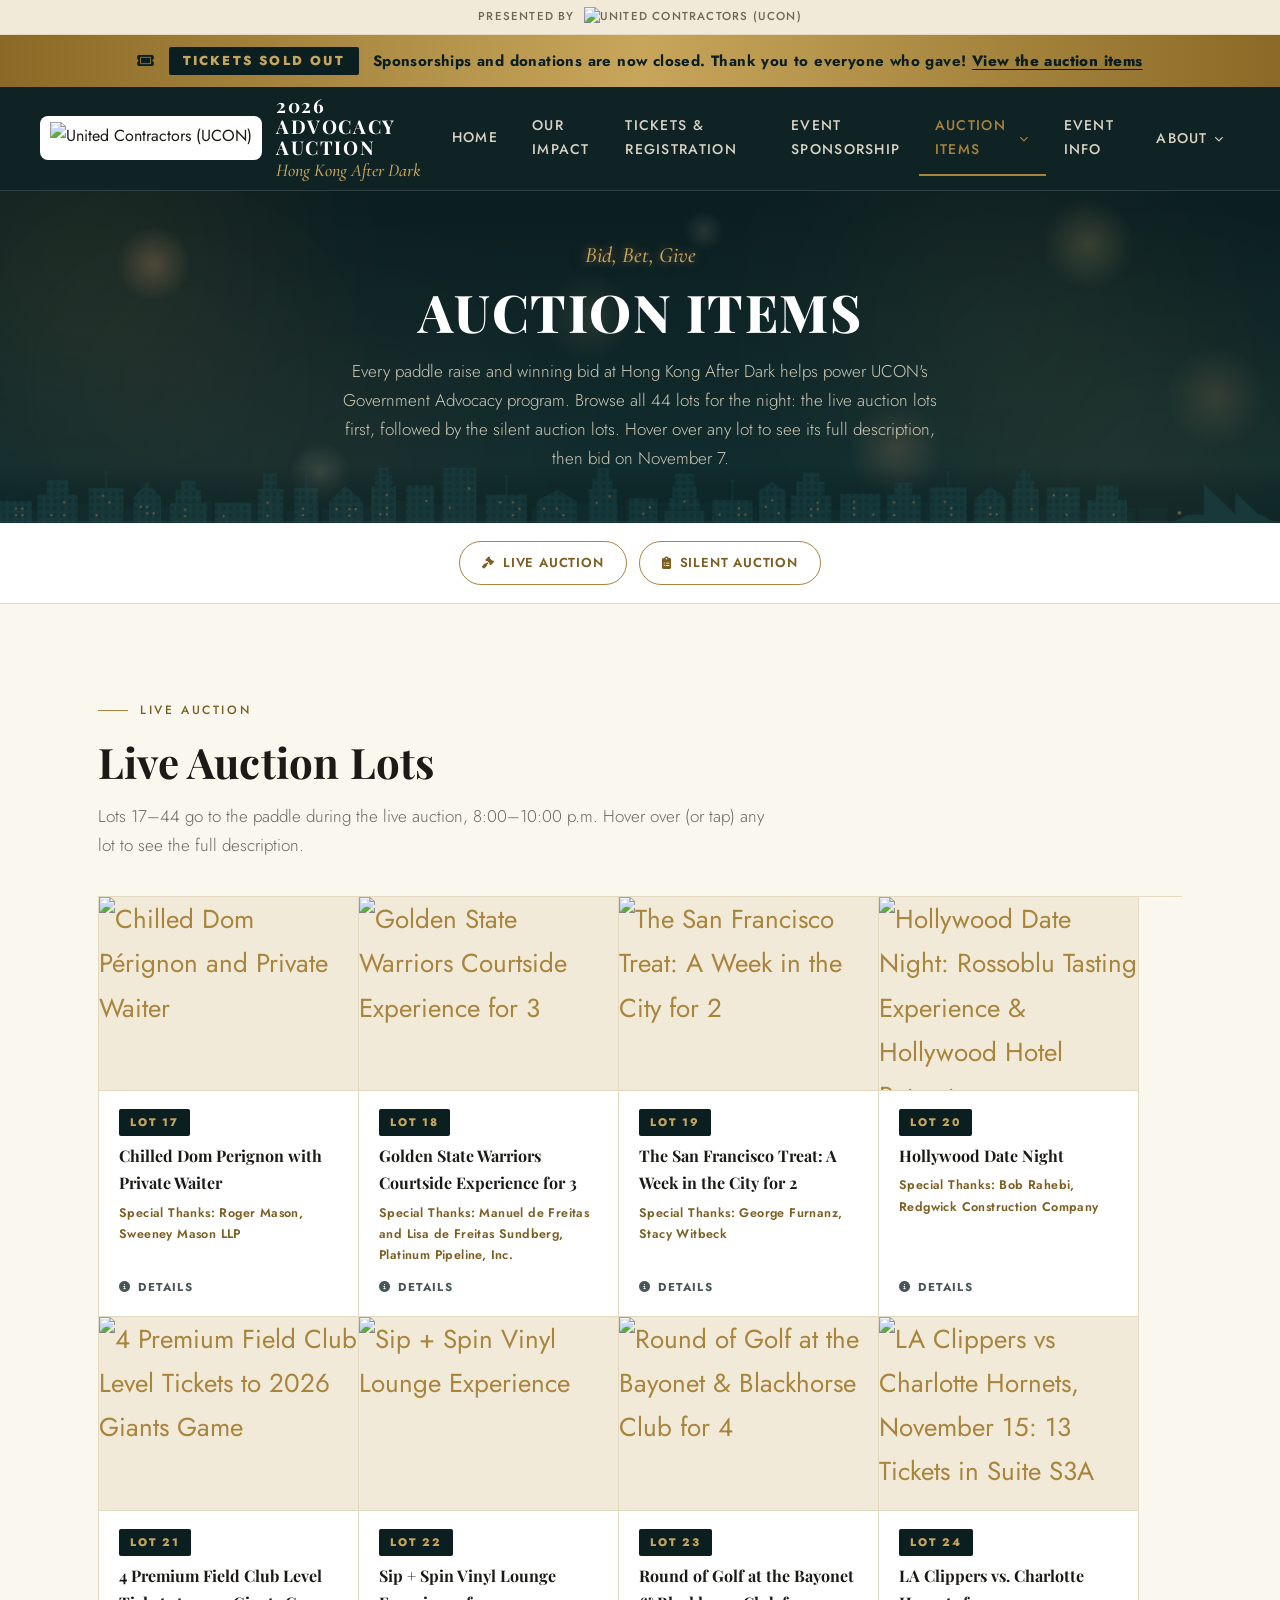
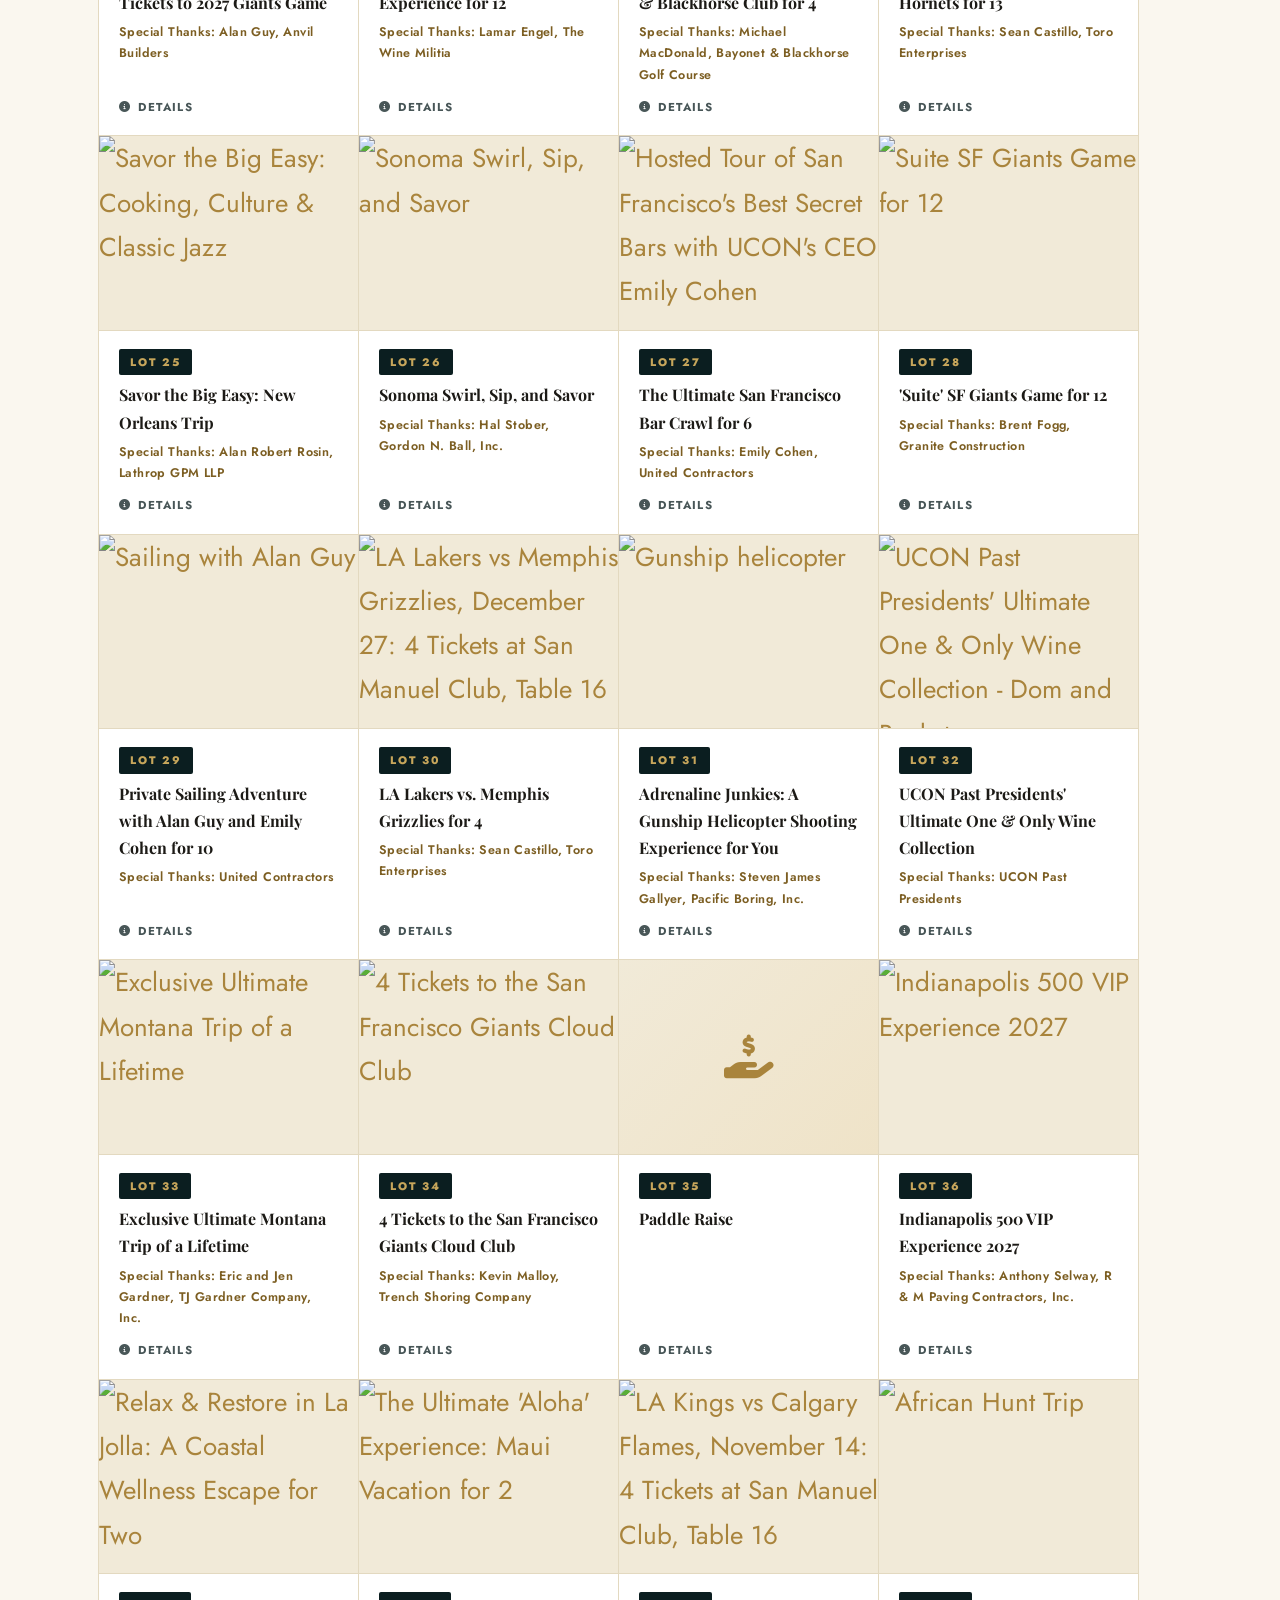
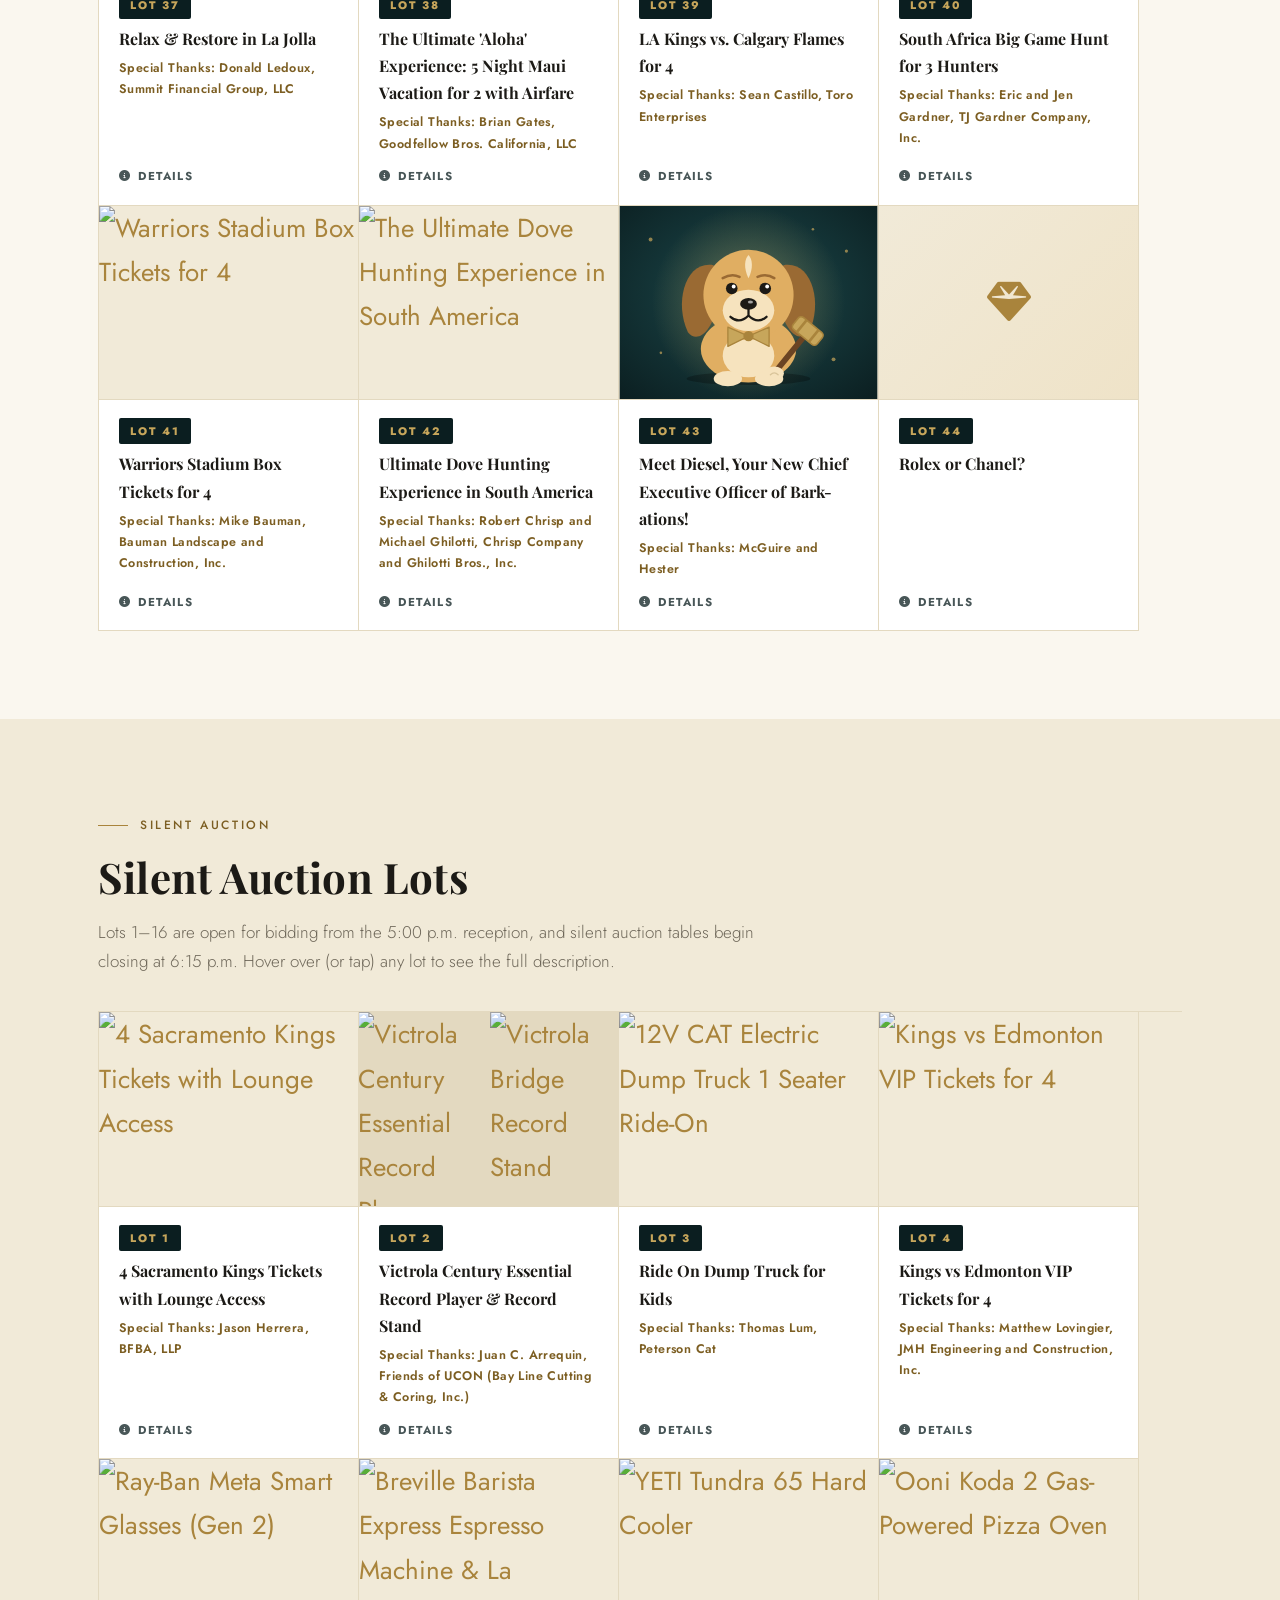
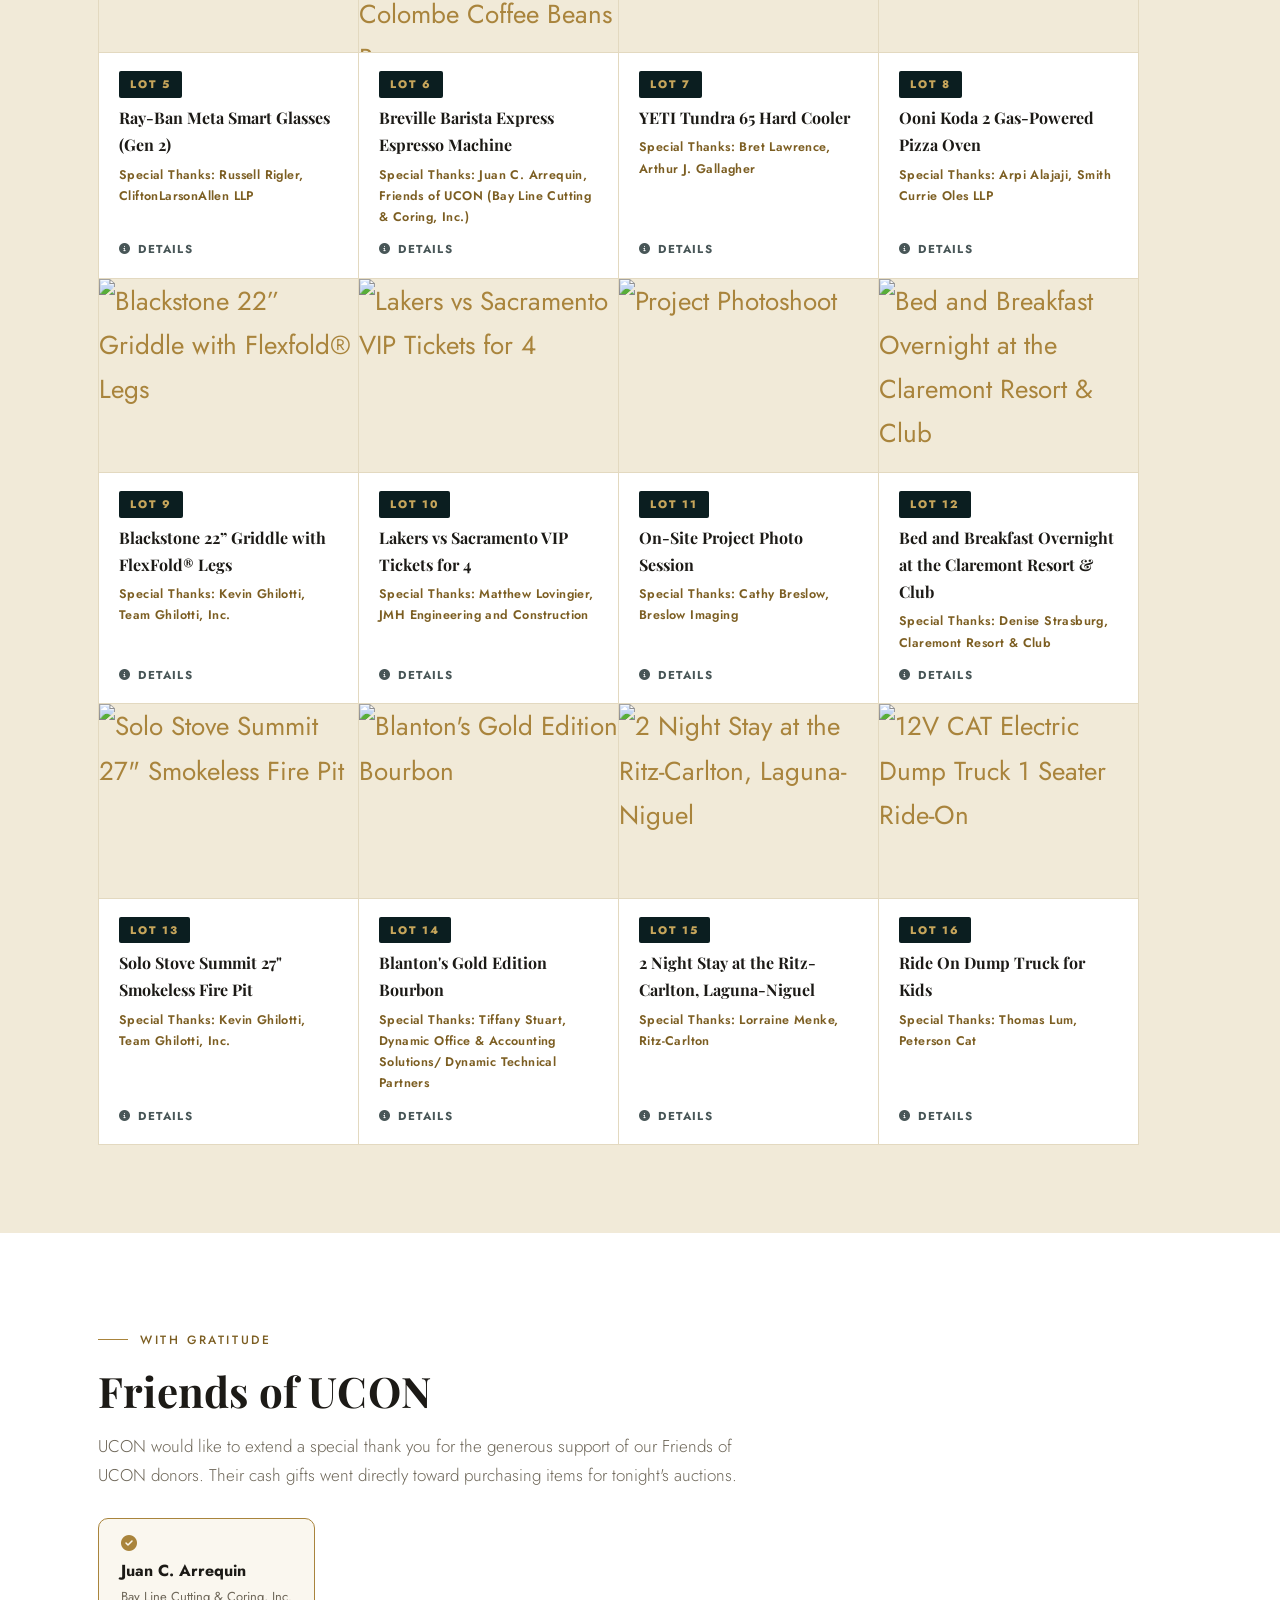
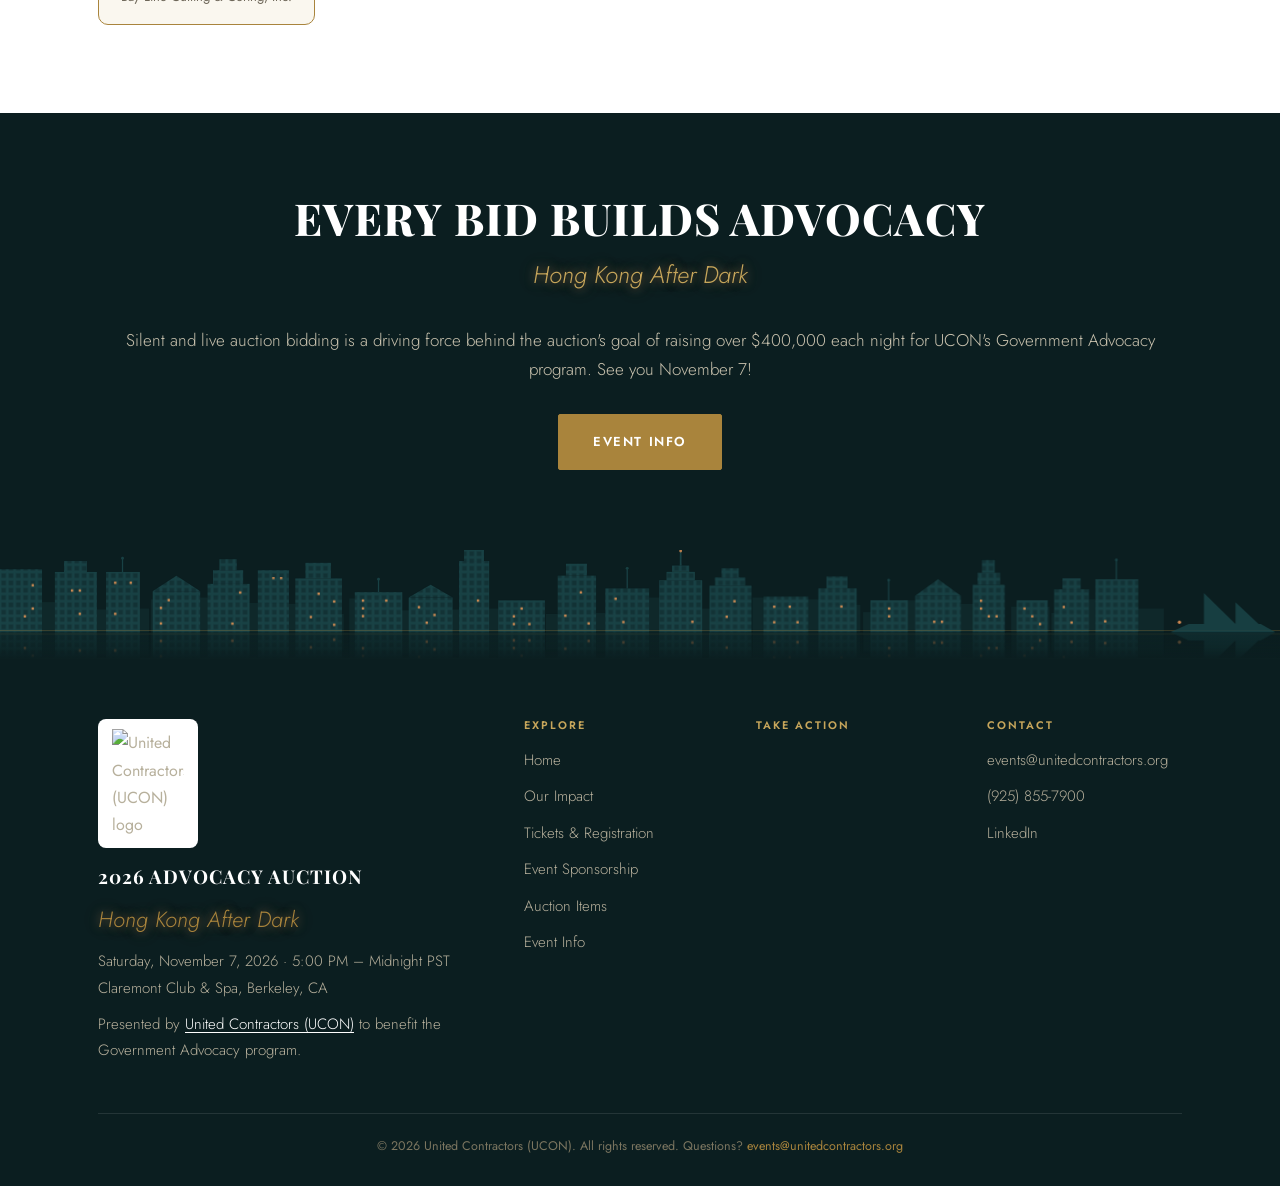
==== commit c5d572b1: "Mass Update" ====
--- a/auction-giving.html
+++ b/auction-giving.html
@@ -4,16 +4,16 @@
 <meta charset="UTF-8">
 <meta name="viewport" content="width=device-width, initial-scale=1.0">
 <title>Auction Items | 2026 UCON Advocacy Auction | Hong Kong After Dark</title>
-<meta name="description" content="Browse the 2026 UCON Advocacy Auction's live and silent auction items and the generous donors behind them.">
+<meta name="description" content="Browse all 44 lots up for bid at the 2026 UCON Advocacy Auction, live and silent, with lot numbers and full descriptions.">
 <!-- TODO once a domain is live: add <link rel="canonical" href="https://REPLACE-WITH-DOMAIN/auction-giving.html"> and set og:url below -->
 <meta property="og:type" content="website">
 <meta property="og:site_name" content="2026 UCON Advocacy Auction">
 <meta property="og:title" content="Auction Items | 2026 UCON Advocacy Auction">
-<meta property="og:description" content="Browse the 2026 UCON Advocacy Auction's live and silent auction items and the generous donors behind them.">
+<meta property="og:description" content="Browse all 44 lots up for bid at the 2026 UCON Advocacy Auction, live and silent, with lot numbers and full descriptions.">
 <meta property="og:image" content="https://res.cloudinary.com/dhqtiaubo/image/upload/f_auto,q_auto,w_1200/v1784321325/UCON-2025-Advocacy-Auction-201-2473_n0xrlq.jpg">
 <meta name="twitter:card" content="summary_large_image">
 <meta name="twitter:title" content="Auction Items | 2026 UCON Advocacy Auction">
-<meta name="twitter:description" content="Browse the live and silent auction items and our generous donors.">
+<meta name="twitter:description" content="Browse all 44 live and silent auction lots.">
 <meta name="twitter:image" content="https://res.cloudinary.com/dhqtiaubo/image/upload/f_auto,q_auto,w_1200/v1784321325/UCON-2025-Advocacy-Auction-201-2473_n0xrlq.jpg">
 <link rel="icon" href="img/favicon.svg" type="image/svg+xml">
 <link rel="icon" href="img/favicon.ico" sizes="any">
@@ -30,6 +30,11 @@
 .giv-sub{font-family:var(--font-head);font-size:24px;font-weight:700;color:var(--ink);margin-top:44px;}
 .giv-sub-note{font-size:15px;color:var(--mut);margin-top:6px;max-width:680px;}
 .giv-sub+.giv-sub-note+.item-grid{margin-top:22px;}
+.giv-fou-thanks{display:flex;flex-wrap:wrap;gap:14px;margin-top:28px;}
+.giv-fou-donor{display:flex;flex-direction:column;gap:2px;padding:16px 22px;border:1px solid var(--gold);border-radius:10px;background:var(--cream);font-family:var(--font-body);}
+.giv-fou-donor i{color:var(--gold);margin-bottom:4px;}
+.giv-fou-donor span{font-weight:700;color:var(--ink);}
+.giv-fou-donor small{color:var(--mut);font-size:13px;}
 .giv-purchaser{font-family:var(--font-body);font-size:12.5px;font-weight:600;letter-spacing:.4px;color:var(--goldD);margin-top:6px;}
 .giv-donate-inner{display:flex;flex-direction:column;gap:22px;align-items:flex-start;max-width:720px;margin-top:40px;}
 .giv-form-btns{display:flex;flex-wrap:wrap;gap:14px;justify-content:center;}
@@ -135,7 +140,7 @@
     <div class="page-hero-content">
       <span class="eyebrow script">Bid, Bet, Give</span>
       <h1>Auction Items</h1>
-      <p>Every paddle raise and winning bid at Hong Kong After Dark helps power UCON's Government Advocacy program. Our silent and live auctions are a cornerstone of a night that aims to raise over $400,000 to champion the voice of union contractors. The packages below are pre-packaged items: each has a set purchase price, so you know exactly what you're contributing to claim it.</p>
+      <p>Every paddle raise and winning bid at Hong Kong After Dark helps power UCON's Government Advocacy program. Browse all 44 lots for the night: the live auction lots first, followed by the silent auction lots. Hover over any lot to see its full description, then bid on November 7.</p>
     </div>
 
     <div class="hero-skyline" aria-hidden="true">
@@ -344,291 +349,269 @@
     </div>
   </div>
 
-  <!-- LIVE AUCTION ITEMS -->
+  <!-- LIVE AUCTION LOTS 17-44 -->
   <section id="live-auction">
     <div class="container">
       <div class="section-label"><span class="dot"></span><span>Live Auction</span></div>
-      <h2 class="section-title">Live Auction Items</h2>
-      <p class="section-sub">An early look at the marquee getaways, experiences, and one-of-a-kind pre-packaged items available to claim live during dinner at the listed purchase price. Final selections and package details will be confirmed closer to the event.</p>
-      <h3 class="giv-sub">Donated Items</h3>
-      <p class="giv-sub-note">Generously donated by our members and partners.</p>
+      <h2 class="section-title">Live Auction Lots</h2>
+      <p class="section-sub">Lots 17&ndash;44 go to the paddle during the live auction, 8:00&ndash;10:00 p.m. Hover over (or tap) any lot to see the full description.</p>
       <div class="item-grid">
-        <div class="item-card"><div class="thumb"><img src="https://res.cloudinary.com/dhqtiaubo/image/upload/f_auto,q_auto,w_500/v1792533651/Ultimate_Montana_Trip_of_a_Lifetime_imt6js.webp" alt="Exclusive Ultimate Montana Trip of a Lifetime" loading="lazy"></div><div class="body"><p class="lbl">Adventure Trip</p><p class="name">Exclusive Ultimate Montana Trip of a Lifetime</p><p class="giv-purchaser">Donated by Jen &amp; Eric Gardner, TJ Gardner Company, Inc.</p></div></div>
-        <div class="item-card"><div class="thumb"><img src="https://res.cloudinary.com/dhqtiaubo/image/upload/f_auto,q_auto,w_500/v1792533659/African_Hunt_Trip_t6fp1x.png" alt="African Hunt Trip" loading="lazy"></div><div class="body"><p class="lbl">Adventure Trip</p><p class="name">African Hunt Trip</p><p class="giv-purchaser">Donated by Jen &amp; Eric Gardner, TJ Gardner Company, Inc.</p></div></div>
-        <div class="item-card"><div class="thumb"><svg viewBox="0 0 400 300" xmlns="http://www.w3.org/2000/svg" role="img" aria-label="Illustration of a puppy wearing a gold bow tie" style="width:100%;height:100%;display:block;"><defs><radialGradient id="pupBg" cx="50%" cy="45%" r="75%"><stop offset="0" stop-color="#1C4A4D"/><stop offset="1" stop-color="#0B1E20"/></radialGradient><radialGradient id="pupGlow" cx="50%" cy="50%" r="50%"><stop offset="0" stop-color="#C7A65B" stop-opacity=".45"/><stop offset="1" stop-color="#C7A65B" stop-opacity="0"/></radialGradient></defs><rect width="400" height="300" fill="url(#pupBg)"/><circle cx="200" cy="150" r="150" fill="url(#pupGlow)"/><g fill="#C7A65B" opacity=".7"><circle cx="48" cy="52" r="3"/><circle cx="352" cy="70" r="2.5"/><circle cx="332" cy="238" r="3"/><circle cx="64" cy="228" r="2"/><circle cx="300" cy="36" r="2"/></g><ellipse cx="200" cy="268" rx="96" ry="10" fill="#000" opacity=".28"/><path d="M146 92 C102 84 84 150 106 196 C120 214 142 196 150 160 Z" fill="#9A6A33"/><path d="M254 92 C298 84 316 150 294 196 C280 214 258 196 250 160 Z" fill="#9A6A33"/><ellipse cx="200" cy="222" rx="74" ry="52" fill="#E0AE62"/><ellipse cx="200" cy="232" rx="40" ry="34" fill="#F6E3BE"/><ellipse cx="168" cy="268" rx="22" ry="12" fill="#F6E3BE"/><ellipse cx="232" cy="268" rx="22" ry="12" fill="#F6E3BE"/><g><line x1="238" y1="262" x2="290" y2="198" stroke="#6B4423" stroke-width="9" stroke-linecap="round"/><g transform="rotate(39 292 194)"><rect x="268" y="182" width="48" height="24" rx="6" fill="#C7A65B" stroke="#A9843C" stroke-width="2.5"/><rect x="278" y="182" width="4" height="24" fill="#A9843C"/><rect x="302" y="182" width="4" height="24" fill="#A9843C"/></g><ellipse cx="240" cy="260" rx="15" ry="11" fill="#F6E3BE"/><path d="M234 262 q6 -6 12 0" stroke="#D9C49A" stroke-width="2" fill="none" stroke-linecap="round"/></g><circle cx="200" cy="138" r="70" fill="#E0AE62"/><ellipse cx="200" cy="162" rx="40" ry="32" fill="#F6E3BE"/><path d="M200 112 C192 96 194 82 200 76 C206 82 208 96 200 112 Z" fill="#F6E3BE"/><circle cx="174" cy="128" r="9" fill="#1C1A16"/><circle cx="226" cy="128" r="9" fill="#1C1A16"/><circle cx="177" cy="125" r="3" fill="#fff"/><circle cx="229" cy="125" r="3" fill="#fff"/><path d="M160 112 q14 -8 26 -2 M214 110 q14 -6 26 2" stroke="#9A6A33" stroke-width="4" fill="none" stroke-linecap="round"/><ellipse cx="200" cy="152" rx="13" ry="9" fill="#1C1A16"/><ellipse cx="203" cy="149" rx="4" ry="2.4" fill="#fff" opacity=".6"/><path d="M200 160 V170 M200 170 Q186 184 172 172 M200 170 Q214 184 228 172" stroke="#1C1A16" stroke-width="3.5" fill="none" stroke-linecap="round"/><path d="M200 196 L168 182 L168 212 Z M200 196 L232 182 L232 212 Z" fill="#C7A65B" stroke="#A9843C" stroke-width="2" stroke-linejoin="round" transform="translate(0 6)"/><circle cx="200" cy="202" r="8" fill="#A9843C"/></svg></div><div class="body"><p class="lbl">Unique Experience</p><p class="name">Auction Puppy</p><p class="giv-purchaser">Donated by Kim Carone, McGuire and Hester</p></div></div>
-        <div class="item-card"><div class="thumb"><img src="https://res.cloudinary.com/dhqtiaubo/image/upload/f_auto,q_auto,w_500/v1792533653/San_Francisco_s_Best_Secret_Bars_qwtpql.jpg" alt="Hosted Tour of San Francisco's Best Secret Bars with UCON's CEO Emily Cohen" loading="lazy"></div><div class="body"><p class="lbl">San Francisco Experience</p><p class="name">Hosted Tour of San Francisco's Best Secret Bars with UCON's CEO Emily Cohen</p><p class="giv-purchaser">Donated by Emily Cohen, United Contractors</p></div></div>
-        <div class="item-card"><div class="thumb"><img src="https://res.cloudinary.com/dhqtiaubo/image/upload/f_auto,q_auto,w_500/v1792533651/Sonoma_Swirl_Sip_and_Savor_wxd6ud.jpg" alt="Sonoma Swirl, Sip, and Savor" loading="lazy"></div><div class="body"><p class="lbl">Wine Country</p><p class="name">Sonoma Swirl, Sip, and Savor</p><p class="giv-purchaser">Donated by Hal Stober, Gordon N. Ball, Inc.</p></div></div>
-        <div class="item-card"><div class="thumb"><img src="https://res.cloudinary.com/dhqtiaubo/image/upload/f_auto,q_auto,w_500/v1792533651/The_Ultimate_Aloha_Experience_-_Maui_Vacation_for_2_xsogn6.jpg" alt="The Ultimate 'Aloha' Experience: Maui Vacation for 2" loading="lazy"></div><div class="body"><p class="lbl">5-Night Stay for 2 with Airfare</p><p class="name">The Ultimate 'Aloha' Experience: Maui Vacation for 2</p><p class="giv-purchaser">Donated by Brian Gates, Goodfellow Bros. California, LLC</p></div></div>
-        <div class="item-card"><div class="thumb"><img src="https://res.cloudinary.com/dhqtiaubo/image/upload/f_auto,q_auto,w_500/v1792533647/LA_Clippers_vs_Charlotte_Hornets_zxzwhy.webp" alt="LA Clippers vs Charlotte Hornets, November 15: 13 Tickets in Suite S3A" loading="lazy"></div><div class="body"><p class="lbl">Suite Tickets</p><p class="name">LA Clippers vs Charlotte Hornets, November 15: 13 Tickets in Suite S3A</p><p class="giv-purchaser">Donated by Sean Castillo, Toro Enterprises</p></div></div>
-        <div class="item-card">
-          <div class="thumb"><img src="https://res.cloudinary.com/dhqtiaubo/image/upload/f_auto,q_auto,w_500/v1785536341/Banff_eomhqh.webp" alt="Banff Ski Adventure: Discover the Magic" loading="lazy"></div>
-          <div class="body"><p class="lbl">3-Night Stay for 2</p><p class="name">Banff Ski Adventure: Discover the Magic</p><p class="giv-purchaser">Donated by Alan Robert Rosin, Lathrop GPM LLP</p></div>
-        </div>
-        <div class="item-card"><div class="thumb"><img src="https://res.cloudinary.com/dhqtiaubo/image/upload/f_auto,q_auto,w_500/v1792533652/Suite_SF_Giants_Game_for_12_ka904o.jpg" alt="Suite SF Giants Game for 12" loading="lazy"></div><div class="body"><p class="lbl">Sports Experience</p><p class="name">Suite SF Giants Game for 12</p><p class="giv-purchaser">Donated by Brent Fogg, Granite Construction Company</p></div></div>
-        <div class="item-card"><div class="thumb"><img src="https://res.cloudinary.com/dhqtiaubo/image/upload/f_auto,q_auto,w_500/v1792533650/Sailing_with_Alan_Guy_ieh7jj.jpg" alt="Sailing with Alan Guy" loading="lazy"></div><div class="body"><p class="lbl">Bay Experience</p><p class="name">Sailing with Alan Guy</p><p class="giv-purchaser">Donated by Alan Guy, United Contractors</p></div></div>
-        <div class="item-card"><div class="thumb"><img src="https://res.cloudinary.com/dhqtiaubo/image/upload/f_auto,q_auto,w_500/v1792533648/Golden_State_Warriors_Courtside_Experience_for_3_auoto9.webp" alt="Golden State Warriors Courtside Experience for 3" loading="lazy"></div><div class="body"><p class="lbl">Sports Experience for 3</p><p class="name">Golden State Warriors Courtside Experience for 3</p><p class="giv-purchaser">Donated by Lisa de Freitas Sundberg, Platinum Pipeline, Inc.</p></div></div>
-        <div class="item-card"><div class="thumb"><img src="https://res.cloudinary.com/dhqtiaubo/image/upload/f_auto,q_auto,w_500/v1792533649/Sip_Spin_Vinyl_Lounge_Experience_cavo7i.webp" alt="Sip + Spin Vinyl Lounge Experience" loading="lazy"></div><div class="body"><p class="lbl">Lounge Experience</p><p class="name">Sip + Spin Vinyl Lounge Experience</p><p class="giv-purchaser">Donated by Lamar Engle, The Wine Militia LLC</p></div></div>
-        <div class="item-card">
+        <div class="item-card lot-card" tabindex="0" data-lot="17" data-title="Chilled Dom Perignon with Private Waiter">
+          <div class="thumb"><img src="https://res.cloudinary.com/dhqtiaubo/image/upload/f_auto,q_auto,w_500/v1785537074/dom_perignon_c7js2t.jpg" alt="Chilled Dom P&eacute;rignon and Private Waiter" loading="lazy"></div>
+          <div class="body"><p class="lbl">Lot 17</p><p class="name">Chilled Dom Perignon with Private Waiter</p><p class="giv-purchaser">Special Thanks: Roger Mason, Sweeney Mason LLP</p><span class="lot-hint"><i class="fa-solid fa-circle-info" aria-hidden="true"></i> Details</span></div>
+          <div class="lot-desc" hidden><p>Enjoy three bottles of Dom Perignon right now at your table. You will be served by your private waiter, UCON's CEO Emily Cohen, who will uncork and serve you tableside. Includes a commemorative champagne bucket that you get to take home with you.</p><p>Prior winners include:<br>2015 Pacific Boring, Inc.<br>2016 DeSilva Gates Construction<br>2017 Bay Area Concrete Recycling Systems<br>2018 DeSilva Gates Construction<br>2019 Teichert Construction<br>2022 DeSilva Gates Construction<br>2024 Gallagher &amp; Burk, Inc.<br>2025 DeSilva Gates Construction<br>2026 DeSilva Gates Construction</p><p class="lot-thanks">Special Thanks: Roger Mason, Sweeney Mason LLP</p></div>
+        </div>
+        <div class="item-card lot-card" tabindex="0" data-lot="18" data-title="Golden State Warriors Courtside Experience for 3">
+          <div class="thumb"><img src="https://res.cloudinary.com/dhqtiaubo/image/upload/f_auto,q_auto,w_500/v1792533648/Golden_State_Warriors_Courtside_Experience_for_3_auoto9.webp" alt="Golden State Warriors Courtside Experience for 3" loading="lazy"></div>
+          <div class="body"><p class="lbl">Lot 18</p><p class="name">Golden State Warriors Courtside Experience for 3</p><p class="giv-purchaser">Special Thanks: Manuel de Freitas and Lisa de Freitas Sundberg, Platinum Pipeline, Inc.</p><span class="lot-hint"><i class="fa-solid fa-circle-info" aria-hidden="true"></i> Details</span></div>
+          <div class="lot-desc" hidden><p>Enjoy an unforgettable Golden State Warriors experience with 3 courtside seats in Section 2, Row A2, Seats 3–5, just two rows behind the Warriors bench and right next to the team tunnel. Your night begins with VIP entry to Chase Center, where you’ll skip the lines and head straight to the exclusive VIP Chase Club, reserved only for courtside ticketholders. Enjoy all-inclusive food, beer, wine and beverages before, during and after the game, and watch the action up close from some of the best seats in the house. A Warriors Garage parking pass is included.</p><p>Choose your game (coordinated with the donor):<br>Wed, Nov 25, 2026, 7:00 PM vs. Sacramento Kings<br>Sun, Nov 29, 2026, 5:30 PM vs. LA Clippers<br>Wed, Dec 30, 2026, 7:00 PM vs. Houston Rockets<br>Sat, Jan 9, 2027, 5:30 PM vs. Chicago Bulls<br>Fri, March 19, 2027, 7:00 PM vs. Portland Trail Blazers</p><p class="lot-thanks">Special Thanks: Manuel de Freitas and Lisa de Freitas Sundberg, Platinum Pipeline, Inc.</p></div>
+        </div>
+        <div class="item-card lot-card" tabindex="0" data-lot="19" data-title="The San Francisco Treat: A Week in the City for 2">
+          <div class="thumb"><img src="https://res.cloudinary.com/dhqtiaubo/image/upload/f_auto,q_auto,w_500/v1792533648/The_San_Francisco_Treat_-_A_Week_in_the_City_for_2_qi1yag.webp" alt="The San Francisco Treat: A Week in the City for 2" loading="lazy"></div>
+          <div class="body"><p class="lbl">Lot 19</p><p class="name">The San Francisco Treat: A Week in the City for 2</p><p class="giv-purchaser">Special Thanks: George Furnanz, Stacy Witbeck</p><span class="lot-hint"><i class="fa-solid fa-circle-info" aria-hidden="true"></i> Details</span></div>
+          <div class="lot-desc" hidden><p>Experience San Francisco like a local. Enjoy a weeklong retreat in a one-bedroom suite at the charming Powell Place, an Edwardian building amongst the historic mansions and hotels in the posh Nob Hill neighborhood. Pop across the street for a drink at the Fairmont, walk up to the Ritz for tea, or take in yoga on the labyrinth at Grace Cathedral. Walking distance to the Union Square district and half a block from California Street’s famous cable car line. Hop the cable car down to the waterfront and enjoy dinner at the Waterbar Restaurant on us!</p><p class="lot-thanks">Special Thanks: George Furnanz, Stacy Witbeck</p></div>
+        </div>
+        <div class="item-card lot-card" tabindex="0" data-lot="20" data-title="Hollywood Date Night">
+          <div class="thumb"><img src="https://res.cloudinary.com/dhqtiaubo/image/upload/f_auto,q_auto,w_500/v1785536338/Hollywood_Date_n8w41v.webp" alt="Hollywood Date Night: Rossoblu Tasting Experience &amp; Hollywood Hotel Retreat" loading="lazy"></div>
+          <div class="body"><p class="lbl">Lot 20</p><p class="name">Hollywood Date Night</p><p class="giv-purchaser">Special Thanks: Bob Rahebi, Redgwick Construction Company</p><span class="lot-hint"><i class="fa-solid fa-circle-info" aria-hidden="true"></i> Details</span></div>
+          <div class="lot-desc" hidden><p>Enjoy a Hollywood date night for two, starting with a four-course Italian tasting menu at Rossoblu, a Michelin-recognized restaurant in downtown Los Angeles. Award-winning Chef Steve Samson draws on his Bologna roots for a menu that moves from a light opening bite and seasonal appetizer to handmade pasta, a signature wood-grilled entrée, and a traditional dessert. Each course comes with sommelier-curated wine pairings, and a guided Amaro tasting ends the night. Then settle in for two nights in a standard guest room at the Loews Hollywood Hotel, just blocks from the Walk of Fame. Rooms feature oak furnishings, mid-century-inspired design, embroidered robes, and floor-to-ceiling windows with views of the Hollywood Sign and skyline. Includes Winspire booking and concierge service. Book within one year of purchase and at least 60 days before travel, and travel within two years of purchase. Blackout dates apply. Ground transportation is not included.</p><p class="lot-thanks">Special Thanks: Bob Rahebi, Redgwick Construction Company</p></div>
+        </div>
+        <div class="item-card lot-card" tabindex="0" data-lot="21" data-title="4 Premium Field Club Level Tickets to 2027 Giants Game">
+          <div class="thumb"><img src="https://res.cloudinary.com/dhqtiaubo/image/upload/f_auto,q_auto,w_500/v1792533654/4_Premium_Field_Club_Level_Tickets_to_2026_Giants_Game_qdekn0.jpg" alt="4 Premium Field Club Level Tickets to 2026 Giants Game" loading="lazy"></div>
+          <div class="body"><p class="lbl">Lot 21</p><p class="name">4 Premium Field Club Level Tickets to 2027 Giants Game</p><p class="giv-purchaser">Special Thanks: Alan Guy, Anvil Builders</p><span class="lot-hint"><i class="fa-solid fa-circle-info" aria-hidden="true"></i> Details</span></div>
+          <div class="lot-desc" hidden><p>Experience the thrill of Major League Baseball with four premium seats to a 2027 San Francisco Giants game at Oracle Park. Located just behind home plate these Premium Field Club Level seats offer an unbeatable view of the action and provide access to exclusive lounges and in-seat service for a truly elevated day at the ballpark.</p><p>Whether you are a lifelong fan or simply looking for a memorable outing this experience delivers the perfect blend of excitement and luxury. The game date will be mutually agreed upon with the donor ensuring a seamless and personalized experience for the winning bidder.</p><p class="lot-thanks">Special Thanks: Alan Guy, Anvil Builders</p></div>
+        </div>
+        <div class="item-card lot-card" tabindex="0" data-lot="22" data-title="Sip + Spin Vinyl Lounge Experience for 12">
+          <div class="thumb"><img src="https://res.cloudinary.com/dhqtiaubo/image/upload/f_auto,q_auto,w_500/v1792533649/Sip_Spin_Vinyl_Lounge_Experience_cavo7i.webp" alt="Sip + Spin Vinyl Lounge Experience" loading="lazy"></div>
+          <div class="body"><p class="lbl">Lot 22</p><p class="name">Sip + Spin Vinyl Lounge Experience for 12</p><p class="giv-purchaser">Special Thanks: Lamar Engel, The Wine Militia</p><span class="lot-hint"><i class="fa-solid fa-circle-info" aria-hidden="true"></i> Details</span></div>
+          <div class="lot-desc" hidden><p>Step into an unforgettable 90-minute wine tasting of 8 wines for up to 12 guests, where the winery comes to you. A laid-back, nostalgia-driven lounge where great wine, classic vinyl and conversation come together. Guests browse vintage-style record crates, select favorite tracks and sip hand-selected wines while our sommelier and turntablist set the vibe. From Led Zeppelin and Tower of Power to Kenny Rogers and Bob Seger, guests can explore how deep tracks pair with deep sips in a relaxed, network-friendly setting. We bring the turntable, vinyl (approx 600 records), wines (or other beverages) and the entire vibe. Available year-round except for Christmas Eve, Christmas, New Years Eve and New Years Day as blackout dates.</p><p class="lot-thanks">Special Thanks: Lamar Engel, The Wine Militia</p></div>
+        </div>
+        <div class="item-card lot-card" tabindex="0" data-lot="23" data-title="Round of Golf at the Bayonet &amp; Blackhorse Club for 4">
+          <div class="thumb"><img src="https://res.cloudinary.com/dhqtiaubo/image/upload/f_auto,q_auto,w_500/v1792533648/Golf_at_the_Bayonet_Blackhorse_Club_emz8su.webp" alt="Round of Golf at the Bayonet &amp; Blackhorse Club for 4" loading="lazy"></div>
+          <div class="body"><p class="lbl">Lot 23</p><p class="name">Round of Golf at the Bayonet &amp; Blackhorse Club for 4</p><p class="giv-purchaser">Special Thanks: Michael MacDonald, Bayonet &amp; Blackhorse Golf Course</p><span class="lot-hint"><i class="fa-solid fa-circle-info" aria-hidden="true"></i> Details</span></div>
+          <div class="lot-desc" hidden><p>Whether for business, pleasure, or both, enjoy a complimentary golf pass for 4 players to play 18 holes on either Bayonet or Black Horse Golf Course, a picturesque course in Seaside. Bayonet, with its narrow playing corridors and steep, penal bunkering, has long been considered the most difficult test of golf on the Monterey Peninsula. The par-72, 7,104-yard course has retained its famous bite after the recent renovation by award-winning architect Gene Bates; the playability and strategic options have been greatly improved. Black Horse, a 7,024-yard, par-72 layout, features sweeping vistas of the Pacific and is highlighted by fescue-framed fairways, bunkers with distinctive, serrated edges, and slickly-contoured greens. Not valid before 11:00am on Saturdays or during special events or holidays.</p><p class="lot-thanks">Special Thanks: Michael MacDonald, Bayonet &amp; Blackhorse Golf Course</p></div>
+        </div>
+        <div class="item-card lot-card" tabindex="0" data-lot="24" data-title="LA Clippers vs. Charlotte Hornets for 13">
+          <div class="thumb"><img src="https://res.cloudinary.com/dhqtiaubo/image/upload/f_auto,q_auto,w_500/v1792533647/LA_Clippers_vs_Charlotte_Hornets_zxzwhy.webp" alt="LA Clippers vs Charlotte Hornets, November 15: 13 Tickets in Suite S3A" loading="lazy"></div>
+          <div class="body"><p class="lbl">Lot 24</p><p class="name">LA Clippers vs. Charlotte Hornets for 13</p><p class="giv-purchaser">Special Thanks: Sean Castillo, Toro Enterprises</p><span class="lot-hint"><i class="fa-solid fa-circle-info" aria-hidden="true"></i> Details</span></div>
+          <div class="lot-desc" hidden><p>Enjoy an unforgettable afternoon of NBA action as the Los Angeles Clippers take on the Charlotte Hornets on Sunday, November 15, 2026, at the Intuit Dome. This exclusive experience includes 13 tickets in Suite S3A, a premium spot to enjoy the game in comfort and style. With sweeping views of the court and elevated amenities, the suite creates a lively, social atmosphere perfect for entertaining friends, family or clients. Four parking passes are included to make your arrival and departure seamless. From the energy of the crowd to the luxury of your private suite, this is the ultimate way to experience a Clippers home game.</p><p class="lot-thanks">Special Thanks: Sean Castillo, Toro Enterprises</p></div>
+        </div>
+        <div class="item-card lot-card" tabindex="0" data-lot="25" data-title="Savor the Big Easy: New Orleans Trip">
+          <div class="thumb"><img src="https://res.cloudinary.com/dhqtiaubo/image/upload/f_auto,q_auto,w_500/v1785536340/Big_Easy_kzvoeg.webp" alt="Savor the Big Easy: Cooking, Culture &amp; Classic Jazz" loading="lazy"></div>
+          <div class="body"><p class="lbl">Lot 25</p><p class="name">Savor the Big Easy: New Orleans Trip</p><p class="giv-purchaser">Special Thanks: Alan Robert Rosin, Lathrop GPM LLP</p><span class="lot-hint"><i class="fa-solid fa-circle-info" aria-hidden="true"></i> Details</span></div>
+          <div class="lot-desc" hidden><p>Savor the Big Easy with a three-night stay for two in a standard room at the Renaissance Pere Marquette Hotel in downtown New Orleans. Start with a hands-on cooking class at the New Orleans School of Cooking, where local chefs teach the techniques behind Louisiana classics like gumbo, jambalaya, and étouffée, followed by a sit-down dinner with desserts such as Bananas Foster or pralines. Then choose one small-group guided tour: the French Quarter Ghost Tour, Voodoo Tour, Garden District Walking Tour, French Quarter History Tour, or New Orleans Cocktail Tour (drinks not included). Finish with a jazz brunch in the courtyard at the legendary Court of Two Sisters, with live jazz, Creole-inspired favorites, and an included mimosa. Includes roundtrip economy airfare for two from any major metropolitan airport in the 48 contiguous United States, plus Winspire booking and concierge service. Book within one year of purchase and at least 60 days before travel, and travel within two years of purchase. Blackout dates apply. Ground transportation is not included.</p><p class="lot-thanks">Special Thanks: Alan Robert Rosin, Lathrop GPM LLP</p></div>
+        </div>
+        <div class="item-card lot-card" tabindex="0" data-lot="26" data-title="Sonoma Swirl, Sip, and Savor">
+          <div class="thumb"><img src="https://res.cloudinary.com/dhqtiaubo/image/upload/f_auto,q_auto,w_500/v1792533651/Sonoma_Swirl_Sip_and_Savor_wxd6ud.jpg" alt="Sonoma Swirl, Sip, and Savor" loading="lazy"></div>
+          <div class="body"><p class="lbl">Lot 26</p><p class="name">Sonoma Swirl, Sip, and Savor</p><p class="giv-purchaser">Special Thanks: Hal Stober, Gordon N. Ball, Inc.</p><span class="lot-hint"><i class="fa-solid fa-circle-info" aria-hidden="true"></i> Details</span></div>
+          <div class="lot-desc" hidden><p>Enjoy an epic day of wine tasting in Sonoma's beautiful Valley of the Moon wine region, topped off with a luxurious, catered dinner in Hal Stober’s private wine cellar. For up to 8 people, the full-day event will include private tastings at exclusive local wineries and a delectable lunch. You and your group will then enjoy a decadent dinner with selections of wine tasted earlier in the day as well as a few special treats from Hal’s private collection. No need to worry about driving; we’ve arranged for door-to-door limousine transportation. Date to be arranged with donor.</p><p class="lot-thanks">Special Thanks: Hal Stober, Gordon N. Ball, Inc.</p></div>
+        </div>
+        <div class="item-card lot-card" tabindex="0" data-lot="27" data-title="The Ultimate San Francisco Bar Crawl for 6">
+          <div class="thumb"><img src="https://res.cloudinary.com/dhqtiaubo/image/upload/f_auto,q_auto,w_500/v1792533653/San_Francisco_s_Best_Secret_Bars_qwtpql.jpg" alt="Hosted Tour of San Francisco's Best Secret Bars with UCON's CEO Emily Cohen" loading="lazy"></div>
+          <div class="body"><p class="lbl">Lot 27</p><p class="name">The Ultimate San Francisco Bar Crawl for 6</p><p class="giv-purchaser">Special Thanks: Emily Cohen, United Contractors</p><span class="lot-hint"><i class="fa-solid fa-circle-info" aria-hidden="true"></i> Details</span></div>
+          <div class="lot-desc" hidden><p>Four years running, zero arrests so far. A record worth celebrating!</p><p>Join UCON's CEO and longtime San Francisco resident Emily Cohen for an unforgettable night exploring the city’s best bars, hidden gems, and late-night institutions. With Emily as your nightlife concierge, you and up to five guests will visit iconic watering holes, from Li-Po in Chinatown and legendary Specs in North Beach to Local Edition, Left Door in the Marina, Marilyn’s rooftop, and wherever the evening (*Emily*) takes you. Incredible drinks, delicious food, local transportation, and questionable company are all included. Good decisions are not guaranteed.</p><p>Date to be arranged by both parties.</p><p class="lot-thanks">Special Thanks: Emily Cohen, United Contractors</p></div>
+        </div>
+        <div class="item-card lot-card" tabindex="0" data-lot="28" data-title="'Suite' SF Giants Game for 12">
+          <div class="thumb"><img src="https://res.cloudinary.com/dhqtiaubo/image/upload/f_auto,q_auto,w_500/v1792533652/Suite_SF_Giants_Game_for_12_ka904o.jpg" alt="Suite SF Giants Game for 12" loading="lazy"></div>
+          <div class="body"><p class="lbl">Lot 28</p><p class="name">'Suite' SF Giants Game for 12</p><p class="giv-purchaser">Special Thanks: Brent Fogg, Granite Construction</p><span class="lot-hint"><i class="fa-solid fa-circle-info" aria-hidden="true"></i> Details</span></div>
+          <div class="lot-desc" hidden><p>Step up to the plate for an unforgettable experience! You and 11 guests will enjoy exclusive use of the Granite Construction Hospitality Suite #40 at Oracle Park for one San Francisco Giants game during the 2027 season.</p><p>This suite offers prime views of the game, comfortable seating and the perfect atmosphere for cheering on the Giants. The package includes 12 suite tickets and a preferred parking pass in the Audi Premium Garage. Want to bring more friends? You can host 4 additional guests in the suite for up to 3 consecutive innings. They'll need regular game-day tickets purchased online, which pair with the 4 included VIP Suite Guest Passes.</p><p>Food and beverage not included. Game date to be arranged with the generous donor. Don't miss this chance for a legendary day at the ballpark!</p><p class="lot-thanks">Special Thanks: Brent Fogg, Granite Construction</p></div>
+        </div>
+        <div class="item-card lot-card" tabindex="0" data-lot="29" data-title="Private Sailing Adventure with Alan Guy and Emily Cohen for 10">
+          <div class="thumb"><img src="https://res.cloudinary.com/dhqtiaubo/image/upload/f_auto,q_auto,w_500/v1792533650/Sailing_with_Alan_Guy_ieh7jj.jpg" alt="Sailing with Alan Guy" loading="lazy"></div>
+          <div class="body"><p class="lbl">Lot 29</p><p class="name">Private Sailing Adventure with Alan Guy and Emily Cohen for 10</p><p class="giv-purchaser">Special Thanks: United Contractors</p><span class="lot-hint"><i class="fa-solid fa-circle-info" aria-hidden="true"></i> Details</span></div>
+          <div class="lot-desc" hidden><p>Set sail for an unforgettable day on the water! Gather up to 10 friends, family or colleagues for a private sailing excursion with Alan Guy, Anvil Builders, and Emily Cohen, UCON, departing from Tiburon. Feel the breeze, take in stunning views of San Francisco, and enjoy food and drink on board. It’s the perfect outing for a team celebration, family gathering or a day of fun with friends. Sailing date to be arranged with donor. Don’t miss this chance for a one-of-a-kind adventure on the water!</p><p class="lot-thanks">Special Thanks: United Contractors</p></div>
+        </div>
+        <div class="item-card lot-card" tabindex="0" data-lot="30" data-title="LA Lakers vs. Memphis Grizzlies for 4">
+          <div class="thumb"><img src="https://res.cloudinary.com/dhqtiaubo/image/upload/f_auto,q_auto,w_500/v1792533658/LA_Lakers_vs_Memphis_Grizzlies_m4tdam.webp" alt="LA Lakers vs Memphis Grizzlies, December 27: 4 Tickets at San Manuel Club, Table 16" loading="lazy"></div>
+          <div class="body"><p class="lbl">Lot 30</p><p class="name">LA Lakers vs. Memphis Grizzlies for 4</p><p class="giv-purchaser">Special Thanks: Sean Castillo, Toro Enterprises</p><span class="lot-hint"><i class="fa-solid fa-circle-info" aria-hidden="true"></i> Details</span></div>
+          <div class="lot-desc" hidden><p>Celebrate the holiday season in style as the Los Angeles Lakers take on the Memphis Grizzlies on Sunday, December 27, 2026, at Crypto.com Arena. This unforgettable game includes 4 seats at Table 16 in the San Manuel Club, one of the arena’s most exclusive and luxurious places to watch the game. This premium space offers a perfect blend of comfort, energy, and elevated hospitality. Guests can enjoy plush seating, upscale dining and in-seat service while soaking in the electric atmosphere of NBA action.</p><p class="lot-thanks">Special Thanks: Sean Castillo, Toro Enterprises</p></div>
+        </div>
+        <div class="item-card lot-card" tabindex="0" data-lot="31" data-title="Adrenaline Junkies: A Gunship Helicopter Shooting Experience for You">
+          <div class="thumb"><img src="https://res.cloudinary.com/dhqtiaubo/image/upload/f_auto,q_auto,w_500/v1793303957/gunship_rsvuaw.jpg" alt="Gunship helicopter" loading="lazy"></div>
+          <div class="body"><p class="lbl">Lot 31</p><p class="name">Adrenaline Junkies: A Gunship Helicopter Shooting Experience for You</p><p class="giv-purchaser">Special Thanks: Steven James Gallyer, Pacific Boring, Inc.</p><span class="lot-hint"><i class="fa-solid fa-circle-info" aria-hidden="true"></i> Details</span></div>
+          <div class="lot-desc" hidden><p>You and three friends will experience a thrilling adventure flying over the Mojave Desert outside of Las Vegas in an open-door helicopter, unloading rounds of ammo from a machine gun arsenal. You’ll never forget your first time shooting from an A-Star helicopter onto multiple groups of airplanes and AR-500 reactive steel targets along the mountainside range with Vietnam-era rock playing in the background. This experience includes the Deluxe Battle Buddy Package, a four-passenger flight with The 300 Club–300 Rounds each from the M249–including 2 rounds from the Barrett .50Cal and 120 rounds from the M4A1, video of the experience, smoke grenade action shot, and t-shirt or hat per person.</p><p class="lot-thanks">Special Thanks: Steven James Gallyer, Pacific Boring, Inc.</p></div>
+        </div>
+        <div class="item-card lot-card" tabindex="0" data-lot="32" data-title="UCON Past Presidents' Ultimate One &amp; Only Wine Collection">
+          <div class="thumb"><img src="https://res.cloudinary.com/dhqtiaubo/image/upload/f_auto,q_auto,w_500/v1792533647/UCON_Past_Presidents_Ultimate_One_Only_Wine_Collection_y6mxh0.png" alt="UCON Past Presidents' Ultimate One &amp; Only Wine Collection - Dom and Bucket" loading="lazy"></div>
+          <div class="body"><p class="lbl">Lot 32</p><p class="name">UCON Past Presidents' Ultimate One &amp; Only Wine Collection</p><p class="giv-purchaser">Special Thanks: UCON Past Presidents</p><span class="lot-hint"><i class="fa-solid fa-circle-info" aria-hidden="true"></i> Details</span></div>
+          <div class="lot-desc" hidden><p>This collection is a must-have for any true wine connoisseur! As with tradition, each UCON Past President has selected two bottles of their favorite vintage from their personal collections for you to enjoy. This collection includes a variety of exclusive wines and other spirits, each chosen and signed by the donating President in a Boyel Living Mid-Century Modern Bar Cabinet. Cheers to the rich history of United Contractors and your newly acquired quality wine and spirit collection!</p><p class="lot-thanks">Special Thanks: UCON Past Presidents</p></div>
+        </div>
+        <div class="item-card lot-card" tabindex="0" data-lot="33" data-title="Exclusive Ultimate Montana Trip of a Lifetime">
+          <div class="thumb"><img src="https://res.cloudinary.com/dhqtiaubo/image/upload/f_auto,q_auto,w_500/v1792533651/Ultimate_Montana_Trip_of_a_Lifetime_imt6js.webp" alt="Exclusive Ultimate Montana Trip of a Lifetime" loading="lazy"></div>
+          <div class="body"><p class="lbl">Lot 33</p><p class="name">Exclusive Ultimate Montana Trip of a Lifetime</p><p class="giv-purchaser">Special Thanks: Eric and Jen Gardner, TJ Gardner Company, Inc.</p><span class="lot-hint"><i class="fa-solid fa-circle-info" aria-hidden="true"></i> Details</span></div>
+          <div class="lot-desc" hidden><p>Get ready for the Ultimate Montana Exclusive Trip of a Lifetime! This incredible 3-night adventure includes accommodations for four at the luxurious Rock Creek Cattle Company private club, where you can enjoy all the experiences this stunning 28,000-acre location has to offer. From breathtaking views to top-notch facilities, your stay will be nothing short of extraordinary. The Rock Creek Cattle Company offers a range of amenities, including a world-class golf course designed by Tom Doak, a state-of-the-art fitness center, and a variety of outdoor activities such as fly fishing, hiking, and horseback riding. You can also relax and unwind at the clubhouse, which features dining options that cater to every taste, or indulge in spa services for the ultimate relaxation experience. As part of this exclusive package, you'll also be treated to a special dinner hosted by Eric and Jen Gardner, adding a personal touch to your unforgettable experience. To make your journey even more seamless, air travel accommodations up to $3,000 are included, ensuring you arrive in style and comfort. This trip promises to be a perfect blend of relaxation, adventure, and luxury.</p><p>Date to be arranged with the donor for a Thursday through Sunday stay. Blackout Dates: Month of July.</p><p class="lot-thanks">Special Thanks: Eric and Jen Gardner, TJ Gardner Company, Inc.</p></div>
+        </div>
+        <div class="item-card lot-card" tabindex="0" data-lot="34" data-title="4 Tickets to the San Francisco Giants Cloud Club">
+          <div class="thumb"><img src="https://res.cloudinary.com/dhqtiaubo/image/upload/f_auto,q_auto,w_500/v1792533657/San_Francisco_Giants_Cloud_Club_sz32ey.webp" alt="4 Tickets to the San Francisco Giants Cloud Club" loading="lazy"></div>
+          <div class="body"><p class="lbl">Lot 34</p><p class="name">4 Tickets to the San Francisco Giants Cloud Club</p><p class="giv-purchaser">Special Thanks: Kevin Malloy, Trench Shoring Company</p><span class="lot-hint"><i class="fa-solid fa-circle-info" aria-hidden="true"></i> Details</span></div>
+          <div class="lot-desc" hidden><p>Located above left field with sweeping views of the ballpark, the Bay, and the Oakland Hills, Cloud Club is a private, all-inclusive indoor/outdoor members-only space offering sophisticated food and beverage within a luxe lounge setting. Theme-based all you can eat/drink cuisine and cocktails are tailored to the motif of the moment: North Beach, Chinatown, Playland at the Beach, and Cinema by the Bay have all served as Cloud Club inspiration, each featuring immersive décor and adaptive programming that highlights these unique San Francisco neighborhoods. A bountiful buffet, full service bar, and a “Dessert Dugout” starring Straus soft serve and plentiful toppings, are open two hours prior to gametime until thirty minutes after last out. These tickets can be used for ANY game in the season with 3 Weeks notice prior to game time. NOTE TO ADD: These tickets are only available via membership and include all you can Eat &amp; Drink with premier options.</p><p class="lot-thanks">Special Thanks: Kevin Malloy, Trench Shoring Company</p></div>
+        </div>
+        <div class="item-card lot-card" tabindex="0" data-lot="35" data-title="Paddle Raise">
+          <div class="thumb giv-ph"><i class="fa-solid fa-hand-holding-dollar" aria-hidden="true"></i></div>
+          <div class="body"><p class="lbl">Lot 35</p><p class="name">Paddle Raise</p><span class="lot-hint"><i class="fa-solid fa-circle-info" aria-hidden="true"></i> Details</span></div>
+          <div class="lot-desc" hidden><p>UCON remains steadfast in its advocacy for union-signatory contractors, ensuring that our members’ interests are protected in an increasingly complex legislative landscape. UCON is the most revered authority in our industry at the Statehouse, and that is why we are here tonight. We are here to raise funds for our advocacy program to protect and advance our industry.</p><p>The paddle raise helps us get closer to our goal of raising $400,000 for our government advocacy efforts. Please consider raising your paddle to help us get to the finish line!</p></div>
+        </div>
+        <div class="item-card lot-card" tabindex="0" data-lot="36" data-title="Indianapolis 500 VIP Experience 2027">
+          <div class="thumb"><img src="https://res.cloudinary.com/dhqtiaubo/image/upload/f_auto,q_auto,w_500/v1785536344/Indy_500_ngtlcs.webp" alt="Indianapolis 500 VIP Experience 2027" loading="lazy"></div>
+          <div class="body"><p class="lbl">Lot 36</p><p class="name">Indianapolis 500 VIP Experience 2027</p><p class="giv-purchaser">Special Thanks: Anthony Selway, R &amp; M Paving Contractors, Inc.</p><span class="lot-hint"><i class="fa-solid fa-circle-info" aria-hidden="true"></i> Details</span></div>
+          <div class="lot-desc" hidden><p>Experience the 2027 Indianapolis 500 VIP-style with two paddock or C Stand tickets to the race on May 30, 2027, at the legendary Indianapolis Motor Speedway, the largest spectator sporting venue in the world. Feel the roar of engines as drivers race 500 miles at over 230 miles per hour. The day before the race, get exclusive access to the official Drivers Meeting, where the sport’s top drivers gather, receive their awards, and sign autographs for fans.</p><p>Your package also includes a three-night stay for two in a standard room at a 4-star Indianapolis hotel, Friday, May 28 through Monday, May 31, 2027, just moments from the city’s dining and entertainment. Includes roundtrip economy airfare for two from any major metropolitan airport in the 48 contiguous United States, plus Winspire booking and concierge service. Book at least 30 days before travel. If the race is canceled or held without spectators, the package will be honored the following year. Ground transportation is not included.</p><p class="lot-thanks">Special Thanks: Anthony Selway, R &amp; M Paving Contractors, Inc.</p></div>
+        </div>
+        <div class="item-card lot-card" tabindex="0" data-lot="37" data-title="Relax &amp; Restore in La Jolla">
           <div class="thumb"><img src="https://res.cloudinary.com/dhqtiaubo/image/upload/f_auto,q_auto,w_500/v1785536341/La_Jolla_ka6ubs.webp" alt="Relax &amp; Restore in La Jolla: A Coastal Wellness Escape for Two" loading="lazy"></div>
-          <div class="body"><p class="lbl">3-Night Stay for 2</p><p class="name">Relax &amp; Restore in La Jolla: A Coastal Wellness Escape for Two</p><p class="giv-purchaser">Donated by Aaron Peabody, Summit Financial Group, LLC</p></div>
-        </div>
-        <div class="item-card"><div class="thumb"><img src="https://res.cloudinary.com/dhqtiaubo/image/upload/f_auto,q_auto,w_500/v1792533648/Warriors_Stadium_Box_Tickets_for_4_g5vzpx.jpg" alt="Warriors Stadium Box Tickets for 4" loading="lazy"></div><div class="body"><p class="lbl">Sports Tickets for 4</p><p class="name">Warriors Stadium Box Tickets for 4</p><p class="giv-purchaser">Donated by Mike Bauman, Bauman Landscape and Construction, Inc.</p></div></div>
-        <div class="item-card"><div class="thumb"><img src="https://res.cloudinary.com/dhqtiaubo/image/upload/f_auto,q_auto,w_500/v1792533648/The_San_Francisco_Treat_-_A_Week_in_the_City_for_2_qi1yag.webp" alt="The San Francisco Treat: A Week in the City for 2" loading="lazy"></div><div class="body"><p class="lbl">Travel for 2</p><p class="name">The San Francisco Treat: A Week in the City for 2</p><p class="giv-purchaser">Donated by George Furnanz, Stacy Witbeck</p></div></div>
-        <div class="item-card"><div class="thumb"><img src="https://res.cloudinary.com/dhqtiaubo/image/upload/f_auto,q_auto,w_500/v1792533647/LA_Kings_vs_Calgary_Flames_h4a32j.jpg" alt="LA Kings vs Calgary Flames, November 14: 4 Tickets at San Manuel Club, Table 16" loading="lazy"></div><div class="body"><p class="lbl">Tickets for 4</p><p class="name">LA Kings vs Calgary Flames, November 14: 4 Tickets at San Manuel Club, Table 16</p><p class="giv-purchaser">Donated by Sean Castillo, Toro Enterprises</p></div></div>
-        <div class="item-card"><div class="thumb"><img src="https://res.cloudinary.com/dhqtiaubo/image/upload/f_auto,q_auto,w_500/v1792533658/LA_Lakers_vs_Memphis_Grizzlies_m4tdam.webp" alt="LA Lakers vs Memphis Grizzlies, December 27: 4 Tickets at San Manuel Club, Table 16" loading="lazy"></div><div class="body"><p class="lbl">Tickets for 4</p><p class="name">LA Lakers vs Memphis Grizzlies, December 27: 4 Tickets at San Manuel Club, Table 16</p><p class="giv-purchaser">Donated by Sean Castillo, Toro Enterprises</p></div></div>
-        <div class="item-card">
-          <div class="thumb"><img src="https://res.cloudinary.com/dhqtiaubo/image/upload/f_auto,q_auto,w_500/v1785536338/Hollywood_Date_n8w41v.webp" alt="Hollywood Date Night: Rossoblu Tasting Experience &amp; Hollywood Hotel Retreat" loading="lazy"></div>
-          <div class="body"><p class="lbl">2-Night Stay for 2</p><p class="name">Hollywood Date Night: Rossoblu Tasting Experience &amp; Hollywood Hotel Retreat</p><p class="giv-purchaser">Donated by Bob Rahebi, Redgwick Construction Company</p></div>
-        </div>
-        <div class="item-card">
-          <div class="thumb"><img src="https://res.cloudinary.com/dhqtiaubo/image/upload/f_auto,q_auto,w_500/v1785537074/dom_perignon_c7js2t.jpg" alt="Chilled Dom P&eacute;rignon and Private Waiter" loading="lazy"></div>
-          <div class="body"><p class="lbl">Tableside Service, 3 Bottles</p><p class="name">Chilled Dom P&eacute;rignon and Private Waiter</p><p class="giv-purchaser">Donated by Roger Mason, Sweeney Mason LLP</p></div>
-        </div>
-        <div class="item-card"><div class="thumb"><img src="https://res.cloudinary.com/dhqtiaubo/image/upload/f_auto,q_auto,w_500/v1792533657/San_Francisco_Giants_Cloud_Club_sz32ey.webp" alt="4 Tickets to the San Francisco Giants Cloud Club" loading="lazy"></div><div class="body"><p class="lbl">Sports Tickets for 4</p><p class="name">4 Tickets to the San Francisco Giants Cloud Club</p><p class="giv-purchaser">Donated by Barry Corey, Trench Shoring Company</p></div></div>
-        <div class="item-card"><div class="thumb"><img src="https://res.cloudinary.com/dhqtiaubo/image/upload/f_auto,q_auto,w_500/v1792533654/4_Premium_Field_Club_Level_Tickets_to_2026_Giants_Game_qdekn0.jpg" alt="4 Premium Field Club Level Tickets to 2026 Giants Game" loading="lazy"></div><div class="body"><p class="lbl">Sports Tickets</p><p class="name">4 Premium Field Club Level Tickets to 2026 Giants Game</p><p class="giv-purchaser">Donated by Sharmel Patton, Anvil Builders Inc.</p></div></div>
-        <div class="item-card"><div class="thumb"><img src="https://res.cloudinary.com/dhqtiaubo/image/upload/f_auto,q_auto,w_500/v1792533648/Golf_at_the_Bayonet_Blackhorse_Club_emz8su.webp" alt="Round of Golf at the Bayonet &amp; Blackhorse Club for 4" loading="lazy"></div><div class="body"><p class="lbl">Golf for 4</p><p class="name">Round of Golf at the Bayonet &amp; Blackhorse Club for 4</p><p class="giv-purchaser">Donated by Bayonet &amp; Black Horse Golf Course</p></div></div>
-        <div class="item-card"><div class="thumb"><img src="https://res.cloudinary.com/dhqtiaubo/image/upload/f_auto,q_auto,w_500/v1792533647/UCON_Past_Presidents_Ultimate_One_Only_Wine_Collection_y6mxh0.png" alt="UCON Past Presidents' Ultimate One &amp; Only Wine Collection - Dom and Bucket" loading="lazy"></div><div class="body"><p class="lbl">Wine Collection</p><p class="name">UCON Past Presidents' Ultimate One &amp; Only Wine Collection - Dom and Bucket</p><p class="giv-purchaser">Donated by UCON Past Presidents, United Contractors</p></div></div>
-      </div>
-      <h3 class="giv-sub">Available to Purchase</h3>
-      <p class="giv-sub-note">Packages still available. Purchase now to claim yours before the event.</p>
-      <div class="item-grid">
-        <a class="item-card" href="https://www.unitedcontractors.org/event-registration/2026-advocacy-auction-donate" target="_blank" rel="noopener">
-          <div class="thumb"><img src="https://res.cloudinary.com/dhqtiaubo/image/upload/f_auto,q_auto,w_500/v1785536342/Glamping_lg1btz.webp" alt="Glamping by the Great Lakes" loading="lazy"></div>
-          <div class="body"><p class="lbl">3-Night Stay for 2</p><p class="name">Glamping by the Great Lakes</p><p class="val">Purchase Price $3,100</p> <span class="item-cta">Purchase This Item <i class="fa-solid fa-arrow-right" aria-hidden="true"></i></span></div>
-        </a>
-        <a class="item-card" href="https://www.unitedcontractors.org/event-registration/2026-advocacy-auction-donate" target="_blank" rel="noopener">
-          <div class="thumb"><img src="https://res.cloudinary.com/dhqtiaubo/image/upload/f_auto,q_auto,w_500/v1785536340/Big_Easy_kzvoeg.webp" alt="Savor the Big Easy: Cooking, Culture &amp; Classic Jazz" loading="lazy"></div>
-          <div class="body"><p class="lbl">3-Night Stay for 2</p><p class="name">Savor the Big Easy: Cooking, Culture &amp; Classic Jazz</p><p class="val">Purchase Price $3,400</p> <span class="item-cta">Purchase This Item <i class="fa-solid fa-arrow-right" aria-hidden="true"></i></span></div>
-        </a>
-        <a class="item-card" href="https://www.unitedcontractors.org/event-registration/2026-advocacy-auction-donate" target="_blank" rel="noopener">
-          <div class="thumb"><img src="https://res.cloudinary.com/dhqtiaubo/image/upload/f_auto,q_auto,w_500/v1785536337/NASCAR_tcsj9e.webp" alt="Pedal to the Metal: NASCAR Driver Experience" loading="lazy"></div>
-          <div class="body"><p class="lbl">2-Night Stay for 2</p><p class="name">Pedal to the Metal: NASCAR Driver Experience</p><p class="val">Purchase Price $4,000</p> <span class="item-cta">Purchase This Item <i class="fa-solid fa-arrow-right" aria-hidden="true"></i></span></div>
-        </a>
-        <a class="item-card" href="https://www.unitedcontractors.org/event-registration/2026-advocacy-auction-donate" target="_blank" rel="noopener">
-          <div class="thumb"><img src="https://res.cloudinary.com/dhqtiaubo/image/upload/f_auto,q_auto,w_500/v1785536342/Red_Rocks_y7dtnt.webp" alt="Under the Colorado Sky: A Night at Red Rocks" loading="lazy"></div>
-          <div class="body"><p class="lbl">3-Night Stay for 2</p><p class="name">Under the Colorado Sky: A Night at Red Rocks</p><p class="val">Purchase Price $4,200</p> <span class="item-cta">Purchase This Item <i class="fa-solid fa-arrow-right" aria-hidden="true"></i></span></div>
-        </a>
-        <a class="item-card" href="https://www.unitedcontractors.org/event-registration/2026-advocacy-auction-donate" target="_blank" rel="noopener">
-          <div class="thumb"><img src="https://res.cloudinary.com/dhqtiaubo/image/upload/f_auto,q_auto,w_500/v1785536332/Yellowstone_uhgd3z.webp" alt="Yellowstone &amp; the Tetons: Geysers, Wildlife &amp; Western Charm" loading="lazy"></div>
-          <div class="body"><p class="lbl">3-Night Stay for 2</p><p class="name">Yellowstone &amp; the Tetons: Geysers, Wildlife &amp; Western Charm</p><p class="val">Purchase Price $4,400</p> <span class="item-cta">Purchase This Item <i class="fa-solid fa-arrow-right" aria-hidden="true"></i></span></div>
-        </a>
-        <a class="item-card" href="https://www.unitedcontractors.org/event-registration/2026-advocacy-auction-donate" target="_blank" rel="noopener">
-          <div class="thumb"><img src="https://res.cloudinary.com/dhqtiaubo/image/upload/f_auto,q_auto,w_500/v1785536335/Desert_Trails_z4hiaz.webp" alt="Desert Trails &amp; Western Tales" loading="lazy"></div>
-          <div class="body"><p class="lbl">3-Night Stay for 2</p><p class="name">Desert Trails &amp; Western Tales</p><p class="val">Purchase Price $4,800</p> <span class="item-cta">Purchase This Item <i class="fa-solid fa-arrow-right" aria-hidden="true"></i></span></div>
-        </a>
-        <a class="item-card" href="https://www.unitedcontractors.org/event-registration/2026-advocacy-auction-donate" target="_blank" rel="noopener">
-          <div class="thumb"><img src="https://res.cloudinary.com/dhqtiaubo/image/upload/f_auto,q_auto,w_500/v1785536335/Fly_Fishing_hfu7m0.webp" alt="Reel In Colorado: Fly Fishing Retreat" loading="lazy"></div>
-          <div class="body"><p class="lbl">Two Half-Days Fishing for 2</p><p class="name">Reel In Colorado: Fly Fishing Retreat</p><p class="val">Purchase Price $4,800</p> <span class="item-cta">Purchase This Item <i class="fa-solid fa-arrow-right" aria-hidden="true"></i></span></div>
-        </a>
-        <a class="item-card" href="https://www.unitedcontractors.org/event-registration/2026-advocacy-auction-donate" target="_blank" rel="noopener">
+          <div class="body"><p class="lbl">Lot 37</p><p class="name">Relax &amp; Restore in La Jolla</p><p class="giv-purchaser">Special Thanks: Donald Ledoux, Summit Financial Group, LLC</p><span class="lot-hint"><i class="fa-solid fa-circle-info" aria-hidden="true"></i> Details</span></div>
+          <div class="lot-desc" hidden><p>Relax and restore with a three-night stay for two in a Deluxe Room at Estancia La Jolla Hotel &amp; Spa in San Diego. Set among 10 acres of gardens and winding pathways, this award-winning resort offers warm, ranch-inspired charm, a heated saltwater pool, a whirlpool, and complimentary amenities including e-bikes, a fitness center, weekend yoga, a sound bath session, a hydration foot treatment, and guided beach hikes. Each guest receives a $250 credit at Spa Estancia, voted “Best Spa” by San Diego Magazine, for massages, facials, or botanical rituals. In the evenings, enjoy a $100 nightly dining credit at Mustangs &amp; Burros, known for Southwestern flavors made with fresh California ingredients, craft cocktails, and outdoor fireplaces. Includes Winspire booking and concierge service. Book within one year of purchase and at least 60 days before travel, and travel within two years of purchase. Blackout dates apply. Ground transportation is not included.</p><p class="lot-thanks">Special Thanks: Donald Ledoux, Summit Financial Group, LLC</p></div>
+        </div>
+        <div class="item-card lot-card" tabindex="0" data-lot="38" data-title="The Ultimate 'Aloha' Experience: 5 Night Maui Vacation for 2 with Airfare">
+          <div class="thumb"><img src="https://res.cloudinary.com/dhqtiaubo/image/upload/f_auto,q_auto,w_500/v1792533651/The_Ultimate_Aloha_Experience_-_Maui_Vacation_for_2_xsogn6.jpg" alt="The Ultimate 'Aloha' Experience: Maui Vacation for 2" loading="lazy"></div>
+          <div class="body"><p class="lbl">Lot 38</p><p class="name">The Ultimate 'Aloha' Experience: 5 Night Maui Vacation for 2 with Airfare</p><p class="giv-purchaser">Special Thanks: Brian Gates, Goodfellow Bros. California, LLC</p><span class="lot-hint"><i class="fa-solid fa-circle-info" aria-hidden="true"></i> Details</span></div>
+          <div class="lot-desc" hidden><p>Escape to paradise with a rejuvenating getaway to beautiful Maui! Enjoy a 5-night stay in the comfort and privacy of your own 2-bedroom, 2-bath condo, complete with round-trip airfare for two.</p><p>Nestled in the sunny coastal town of Kihei, this retreat is perfectly situated near charming shops and cafés, just steps from a breathtaking 1.5-mile stretch of golden sand. From the shore, take in sweeping views of Molokini, Kaho‘olawe, and Lana‘i, a true slice of Maui paradise.</p><p>Kihei’s calm waters and gentle waves are ideal for boogie boarding and snorkeling, and the beach park features full facilities for a fun, family-friendly day by the ocean. (Travel dates to be arranged with the donor and based on availability. Expires December 31, 2027.) Aloha!</p><p class="lot-thanks">Special Thanks: Brian Gates, Goodfellow Bros. California, LLC</p></div>
+        </div>
+        <div class="item-card lot-card" tabindex="0" data-lot="39" data-title="LA Kings vs. Calgary Flames for 4">
+          <div class="thumb"><img src="https://res.cloudinary.com/dhqtiaubo/image/upload/f_auto,q_auto,w_500/v1792533647/LA_Kings_vs_Calgary_Flames_h4a32j.jpg" alt="LA Kings vs Calgary Flames, November 14: 4 Tickets at San Manuel Club, Table 16" loading="lazy"></div>
+          <div class="body"><p class="lbl">Lot 39</p><p class="name">LA Kings vs. Calgary Flames for 4</p><p class="giv-purchaser">Special Thanks: Sean Castillo, Toro Enterprises</p><span class="lot-hint"><i class="fa-solid fa-circle-info" aria-hidden="true"></i> Details</span></div>
+          <div class="lot-desc" hidden><p>Join the excitement on Saturday, November 14, 2026, as the Los Angeles Kings take on the Calgary Flames, and enjoy an evening of luxury, energy and world-class NHL action! Elevate your game day with an exclusive table for four (Table 16) at the luxurious San Manuel Club. This premium seating offers plush comfort, upscale dining and the convenience of in-seat service, all designed to pamper guests in style. Don’t miss this unforgettable hockey experience at Crypto.com Arena!</p><p class="lot-thanks">Special Thanks: Sean Castillo, Toro Enterprises</p></div>
+        </div>
+        <div class="item-card lot-card" tabindex="0" data-lot="40" data-title="South Africa Big Game Hunt for 3 Hunters">
+          <div class="thumb"><img src="https://res.cloudinary.com/dhqtiaubo/image/upload/f_auto,q_auto,w_500/v1792533659/African_Hunt_Trip_t6fp1x.png" alt="African Hunt Trip" loading="lazy"></div>
+          <div class="body"><p class="lbl">Lot 40</p><p class="name">South Africa Big Game Hunt for 3 Hunters</p><p class="giv-purchaser">Special Thanks: Eric and Jen Gardner, TJ Gardner Company, Inc.</p><span class="lot-hint"><i class="fa-solid fa-circle-info" aria-hidden="true"></i> Details</span></div>
+          <div class="lot-desc" hidden><p>Experience a classic spot-and-stalk hunt in the rugged hills of South Africa’s Eastern Cape, presented by Wildest International Safaris. Three hunters will enjoy 6 nights of lodging with full catering and daily laundry, plus a professional hunting team with vehicle, trackers, skinners, cook and camp staff. The package includes shared trophy fees for one Impala, one Blesbuck and one Wildebeest (Blue, Red or Black), plus field preparation of trophies and round-trip transfers from Port Elizabeth airport to camp. After each day in the field, settle in for chef-prepared dinners with local wines, beer and soft drinks around a crackling campfire.</p><p>Valid for the 2026–2028 seasons. Each hunter must take at least 2 additional trophies at their own expense, and a non-refundable deposit (minimum $500 per hunter) is required to book dates. Not included: airfare, extra trophy fees, hunting license ($150 per hunter), rifle rental, spirits, gratuities, taxidermy and trophy shipping.</p><p class="lot-thanks">Special Thanks: Eric and Jen Gardner, TJ Gardner Company, Inc.</p></div>
+        </div>
+        <div class="item-card lot-card" tabindex="0" data-lot="41" data-title="Warriors Stadium Box Tickets for 4">
+          <div class="thumb"><img src="https://res.cloudinary.com/dhqtiaubo/image/upload/f_auto,q_auto,w_500/v1792533648/Warriors_Stadium_Box_Tickets_for_4_g5vzpx.jpg" alt="Warriors Stadium Box Tickets for 4" loading="lazy"></div>
+          <div class="body"><p class="lbl">Lot 41</p><p class="name">Warriors Stadium Box Tickets for 4</p><p class="giv-purchaser">Special Thanks: Mike Bauman, Bauman Landscape and Construction, Inc.</p><span class="lot-hint"><i class="fa-solid fa-circle-info" aria-hidden="true"></i> Details</span></div>
+          <div class="lot-desc" hidden><p>Catch the Golden State Warriors in style at Chase Center! You and three guests will enjoy private Stadium Box #25, with seating for four, unlimited food, beer and wine, plus parking! Just show up, sit back and cheer on the Dubs from your own box at one of the most exciting venues in the NBA.</p><p>Game date to be arranged with the generous donor. Don’t miss this chance for an unforgettable night of Warriors basketball!</p><p class="lot-thanks">Special Thanks: Mike Bauman, Bauman Landscape and Construction, Inc.</p></div>
+        </div>
+        <div class="item-card lot-card" tabindex="0" data-lot="42" data-title="Ultimate Dove Hunting Experience in South America">
           <div class="thumb"><img src="https://res.cloudinary.com/dhqtiaubo/image/upload/f_auto,q_auto,w_500/v1785536334/Dove_Hunting_svz2ez.webp" alt="The Ultimate Dove Hunting Experience in South America" loading="lazy"></div>
-          <div class="body"><p class="lbl">5-Night Stay for 2</p><p class="name">The Ultimate Dove Hunting Experience in South America</p><p class="val">Purchase Price $5,200</p> <span class="item-cta">Purchase This Item <i class="fa-solid fa-arrow-right" aria-hidden="true"></i></span></div>
-        </a>
-        <a class="item-card" href="https://www.unitedcontractors.org/event-registration/2026-advocacy-auction-donate" target="_blank" rel="noopener">
-          <div class="thumb"><img src="https://res.cloudinary.com/dhqtiaubo/image/upload/f_auto,q_auto,w_500/v1785536344/Indy_500_ngtlcs.webp" alt="Indianapolis 500 VIP Experience 2027" loading="lazy"></div>
-          <div class="body"><p class="lbl">3-Night Stay for 2</p><p class="name">Indianapolis 500 VIP Experience 2027</p><p class="val">Purchase Price $5,300</p> <span class="item-cta">Purchase This Item <i class="fa-solid fa-arrow-right" aria-hidden="true"></i></span></div>
-        </a>
-        <a class="item-card" href="https://www.unitedcontractors.org/event-registration/2026-advocacy-auction-donate" target="_blank" rel="noopener">
-          <div class="thumb"><img src="https://res.cloudinary.com/dhqtiaubo/image/upload/f_auto,q_auto,w_500/v1785536332/Bryce_Canyon_vdfaoj.webp" alt="Bryce Canyon Family Adventure Under the Stars" loading="lazy"></div>
-          <div class="body"><p class="lbl">3-Night Stay for 4</p><p class="name">Bryce Canyon Family Adventure Under the Stars</p><p class="val">Purchase Price $5,500</p> <span class="item-cta">Purchase This Item <i class="fa-solid fa-arrow-right" aria-hidden="true"></i></span></div>
-        </a>
-        <a class="item-card" href="https://www.unitedcontractors.org/event-registration/2026-advocacy-auction-donate" target="_blank" rel="noopener">
-          <div class="thumb"><img src="https://res.cloudinary.com/dhqtiaubo/image/upload/f_auto,q_auto,w_500/v1785536339/San_Miguel_eyxrgv.webp" alt="San Miguel Sanctuary" loading="lazy"></div>
-          <div class="body"><p class="lbl">3-Night Stay for 2</p><p class="name">San Miguel Sanctuary</p><p class="val">Purchase Price $6,100</p> <span class="item-cta">Purchase This Item <i class="fa-solid fa-arrow-right" aria-hidden="true"></i></span></div>
-        </a>
-        <a class="item-card" href="https://www.unitedcontractors.org/event-registration/2026-advocacy-auction-donate" target="_blank" rel="noopener">
-          <div class="thumb"><img src="https://res.cloudinary.com/dhqtiaubo/image/upload/f_auto,q_auto,w_500/v1785536335/Country_Music_iisaal.webp" alt="Country Music's Biggest Night in Nashville" loading="lazy"></div>
-          <div class="body"><p class="lbl">3-Night Stay for 2 - With Private Post Party</p><p class="name">Country Music's Biggest Night in Nashville</p><p class="val">Purchase Price $6,600</p> <span class="item-cta">Purchase This Item <i class="fa-solid fa-arrow-right" aria-hidden="true"></i></span></div>
-        </a>
-        <a class="item-card" href="https://www.unitedcontractors.org/event-registration/2026-advocacy-auction-donate" target="_blank" rel="noopener">
-          <div class="thumb"><img src="https://res.cloudinary.com/dhqtiaubo/image/upload/f_auto,q_auto,w_500/v1785536337/Portugal_mm72vn.webp" alt="Colours of Porto: Wine, Culture &amp; Coastal Beauty in Portugal" loading="lazy"></div>
-          <div class="body"><p class="lbl">5-Night Stay for 4</p><p class="name">Colours of Porto: Wine, Culture &amp; Coastal Beauty in Portugal</p><p class="val">Purchase Price $9,400</p> <span class="item-cta">Purchase This Item <i class="fa-solid fa-arrow-right" aria-hidden="true"></i></span></div>
-        </a>
-        <a class="item-card" href="https://www.unitedcontractors.org/event-registration/2026-advocacy-auction-donate" target="_blank" rel="noopener">
-          <div class="thumb"><img src="https://res.cloudinary.com/dhqtiaubo/image/upload/f_auto,q_auto,w_500/v1785536332/NCAAF4_alypm9.webp" alt="NCAA Final Four Championship 2027" loading="lazy"></div>
-          <div class="body"><p class="lbl">4-Night Stay for 2</p><p class="name">NCAA Final Four Championship 2027</p><p class="val">Purchase Price $9,800</p> <span class="item-cta">Purchase This Item <i class="fa-solid fa-arrow-right" aria-hidden="true"></i></span></div>
-        </a>
-        <a class="item-card" href="https://www.unitedcontractors.org/event-registration/2026-advocacy-auction-donate" target="_blank" rel="noopener">
-          <div class="thumb"><img src="https://res.cloudinary.com/dhqtiaubo/image/upload/f_auto,q_auto,w_500/v1785536333/WM_Golf_j430f5.webp" alt="Waste Management Phoenix Open 2027: The Greatest Show on Grass" loading="lazy"></div>
-          <div class="body"><p class="lbl">3-Night Stay for 2 - Sat &amp; Sun Skybox 16</p><p class="name">Waste Management Phoenix Open 2027: The Greatest Show on Grass</p><p class="val">Purchase Price $9,900</p> <span class="item-cta">Purchase This Item <i class="fa-solid fa-arrow-right" aria-hidden="true"></i></span></div>
-        </a>
-        <a class="item-card" href="https://www.unitedcontractors.org/event-registration/2026-advocacy-auction-donate" target="_blank" rel="noopener">
-          <div class="thumb"><img src="https://res.cloudinary.com/dhqtiaubo/image/upload/f_auto,q_auto,w_500/v1785536332/Kentucky_Derby_wbuvjl.webp" alt="Kentucky Derby 2027" loading="lazy"></div>
-          <div class="body"><p class="lbl">3-Night Stay for 2 - Starting Gate</p><p class="name">Kentucky Derby 2027</p><p class="val">Purchase Price $10,600</p> <span class="item-cta">Purchase This Item <i class="fa-solid fa-arrow-right" aria-hidden="true"></i></span></div>
-        </a>
-        <a class="item-card" href="https://www.unitedcontractors.org/event-registration/2026-advocacy-auction-donate" target="_blank" rel="noopener">
-          <div class="thumb"><img src="https://res.cloudinary.com/dhqtiaubo/image/upload/f_auto,q_auto,w_500/v1785536337/Lake_Como_giz1bj.webp" alt="Lake Como Romance: Timeless Beauty on Italy's Most Elegant Lake" loading="lazy"></div>
-          <div class="body"><p class="lbl">5-Night Stay for 2</p><p class="name">Lake Como Romance: Timeless Beauty on Italy's Most Elegant Lake</p><p class="val">Purchase Price $11,000</p> <span class="item-cta">Purchase This Item <i class="fa-solid fa-arrow-right" aria-hidden="true"></i></span></div>
-        </a>
-      </div>
-      <p class="giv-item-note">Item donations are now closed. Thank you to everyone who donated!</p>
+          <div class="body"><p class="lbl">Lot 42</p><p class="name">Ultimate Dove Hunting Experience in South America</p><p class="giv-purchaser">Special Thanks: Robert Chrisp and Michael Ghilotti, Chrisp Company and Ghilotti Bros., Inc.</p><span class="lot-hint"><i class="fa-solid fa-circle-info" aria-hidden="true"></i> Details</span></div>
+          <div class="lot-desc" hidden><p>Experience the ultimate dove hunting adventure in South America with five nights for two at your choice of premier lodges in Argentina or Uruguay. With millions of birds in the region, five days of high-volume hunting (up to nine total hunts) deliver nonstop action for seasoned marksmen and first-time sportsmen alike. Professional field guides, daily gun cleaning, hunting licenses, and transfers to and from the dove fields are all included. Back at the lodge, enjoy all meals and beverages, including alcohol, with chef-prepared dinners of open-fire grilled meats and regional wines, plus a pool, daily laundry service, and attentive staff. Includes roundtrip economy airfare for two from any major metropolitan airport in the 48 contiguous United States, roundtrip airport transfers, Winspire booking and concierge service. Excludes gun rental, shotgun shells, and gratuities for guides and house staff. Hunters must be 15 or older. Book within one year of purchase and at least 60 days before travel, and travel within two years of purchase. Blackout dates apply.</p><p class="lot-thanks">Special Thanks: Robert Chrisp and Michael Ghilotti, Chrisp Company and Ghilotti Bros., Inc.</p></div>
+        </div>
+        <div class="item-card lot-card" tabindex="0" data-lot="43" data-title="Meet Diesel, Your New Chief Executive Officer of Bark-ations!">
+          <div class="thumb"><svg viewBox="0 0 400 300" xmlns="http://www.w3.org/2000/svg" role="img" aria-label="Illustration of a puppy wearing a gold bow tie" style="width:100%;height:100%;display:block;"><defs><radialGradient id="pupBg" cx="50%" cy="45%" r="75%"><stop offset="0" stop-color="#1C4A4D"/><stop offset="1" stop-color="#0B1E20"/></radialGradient><radialGradient id="pupGlow" cx="50%" cy="50%" r="50%"><stop offset="0" stop-color="#C7A65B" stop-opacity=".45"/><stop offset="1" stop-color="#C7A65B" stop-opacity="0"/></radialGradient></defs><rect width="400" height="300" fill="url(#pupBg)"/><circle cx="200" cy="150" r="150" fill="url(#pupGlow)"/><g fill="#C7A65B" opacity=".7"><circle cx="48" cy="52" r="3"/><circle cx="352" cy="70" r="2.5"/><circle cx="332" cy="238" r="3"/><circle cx="64" cy="228" r="2"/><circle cx="300" cy="36" r="2"/></g><ellipse cx="200" cy="268" rx="96" ry="10" fill="#000" opacity=".28"/><path d="M146 92 C102 84 84 150 106 196 C120 214 142 196 150 160 Z" fill="#9A6A33"/><path d="M254 92 C298 84 316 150 294 196 C280 214 258 196 250 160 Z" fill="#9A6A33"/><ellipse cx="200" cy="222" rx="74" ry="52" fill="#E0AE62"/><ellipse cx="200" cy="232" rx="40" ry="34" fill="#F6E3BE"/><ellipse cx="168" cy="268" rx="22" ry="12" fill="#F6E3BE"/><ellipse cx="232" cy="268" rx="22" ry="12" fill="#F6E3BE"/><g><line x1="238" y1="262" x2="290" y2="198" stroke="#6B4423" stroke-width="9" stroke-linecap="round"/><g transform="rotate(39 292 194)"><rect x="268" y="182" width="48" height="24" rx="6" fill="#C7A65B" stroke="#A9843C" stroke-width="2.5"/><rect x="278" y="182" width="4" height="24" fill="#A9843C"/><rect x="302" y="182" width="4" height="24" fill="#A9843C"/></g><ellipse cx="240" cy="260" rx="15" ry="11" fill="#F6E3BE"/><path d="M234 262 q6 -6 12 0" stroke="#D9C49A" stroke-width="2" fill="none" stroke-linecap="round"/></g><circle cx="200" cy="138" r="70" fill="#E0AE62"/><ellipse cx="200" cy="162" rx="40" ry="32" fill="#F6E3BE"/><path d="M200 112 C192 96 194 82 200 76 C206 82 208 96 200 112 Z" fill="#F6E3BE"/><circle cx="174" cy="128" r="9" fill="#1C1A16"/><circle cx="226" cy="128" r="9" fill="#1C1A16"/><circle cx="177" cy="125" r="3" fill="#fff"/><circle cx="229" cy="125" r="3" fill="#fff"/><path d="M160 112 q14 -8 26 -2 M214 110 q14 -6 26 2" stroke="#9A6A33" stroke-width="4" fill="none" stroke-linecap="round"/><ellipse cx="200" cy="152" rx="13" ry="9" fill="#1C1A16"/><ellipse cx="203" cy="149" rx="4" ry="2.4" fill="#fff" opacity=".6"/><path d="M200 160 V170 M200 170 Q186 184 172 172 M200 170 Q214 184 228 172" stroke="#1C1A16" stroke-width="3.5" fill="none" stroke-linecap="round"/><path d="M200 196 L168 182 L168 212 Z M200 196 L232 182 L232 212 Z" fill="#C7A65B" stroke="#A9843C" stroke-width="2" stroke-linejoin="round" transform="translate(0 6)"/><circle cx="200" cy="202" r="8" fill="#A9843C"/></svg></div>
+          <div class="body"><p class="lbl">Lot 43</p><p class="name">Meet Diesel, Your New Chief Executive Officer of Bark-ations!</p><p class="giv-purchaser">Special Thanks: McGuire and Hester</p><span class="lot-hint"><i class="fa-solid fa-circle-info" aria-hidden="true"></i> Details</span></div>
+          <div class="lot-desc" hidden><p>Every major infrastructure project starts with a solid foundation, and this little guy is ready to build a lifetime of loyalty with your family or jobsite crew! Diesel is a purebred male Labrador Retriever with a work ethic second to none. He’s passed all pre-construction inspections with flying colors: high energy, 100% grade-A affection, and a tail that runs at maximum RPM. Whether he’s inspecting the backyard, keeping morale high in the office, or ride-along testing the shocks on your truck, Diesel is fully licensed to steal hearts. Now, we know what you’re thinking–Diesel is running high right now! But unlike the pump, this Diesel guarantees an immediate return on investment. Sure, his fuel consumption (kibble) is continuous, but his operational lifetime yields zero downtime, endless tail wags, and unmatched jobsite loyalty. Long-term, he’s guaranteed to be the most cost-effective and rewarding asset on your roster!</p><p>Project Scope &amp; Submittals Included:<br>· Heavy-Duty Crate &amp; Cozy Bed: For mandatory off-shift break periods.<br>· Safety Collar &amp; Leash: Keeps him secured on site.<br>· Dual-Compartment Feeding Station &amp; Premium Fuel: Loaded with high-quality puppy food &amp; treats.<br>· Jobsite Tough Toys: Built to withstand rigorous chew-testing.</p><p>Bid high, bid often, and take home the hardest-working (and cutest) member of your civil team tonight!</p><p class="lot-thanks">Special Thanks: McGuire and Hester</p></div>
+        </div>
+        <div class="item-card lot-card" tabindex="0" data-lot="44" data-title="Rolex or Chanel?">
+          <div class="thumb giv-ph"><i class="fa-solid fa-gem" aria-hidden="true"></i></div>
+          <div class="body"><p class="lbl">Lot 44</p><p class="name">Rolex or Chanel?</p><span class="lot-hint"><i class="fa-solid fa-circle-info" aria-hidden="true"></i> Details</span></div>
+          <div class="lot-desc" hidden><p>After the lucky winner selects their prize of either the Rolex Submariner Black or CHANEL Flap Bag, we'll auction off the other to the highest bidder. You still have a chance to win!</p></div>
+        </div>
+      </div>
     </div>
   </section>
 
-  <!-- SILENT AUCTION ITEMS -->
+  <!-- SILENT AUCTION LOTS 1-16 -->
   <section class="tint-cream2" id="silent-auction">
     <div class="container">
       <div class="section-label"><span class="dot"></span><span>Silent Auction</span></div>
-      <h2 class="section-title">Silent Auction Items</h2>
-      <p class="section-sub">An early shortlist of pre-packaged items under consideration for the 2026 silent auction, each with a set purchase price. Final selections, quantities, and additional items will be confirmed closer to the event.</p>
-      <h3 class="giv-sub">Donated Items</h3>
-      <p class="giv-sub-note">Generously donated by our members and partners.</p>
+      <h2 class="section-title">Silent Auction Lots</h2>
+      <p class="section-sub">Lots 1&ndash;16 are open for bidding from the 5:00 p.m. reception, and silent auction tables begin closing at 6:15 p.m. Hover over (or tap) any lot to see the full description.</p>
       <div class="item-grid">
-        <div class="item-card"><div class="thumb"><img src="https://res.cloudinary.com/dhqtiaubo/image/upload/f_auto,q_auto,w_500/v1792533657/Night_Stay_at_the_Ritz-Carlton_Laguna-Niguel_ilwclq.jpg" alt="2 Night Stay at the Ritz-Carlton, Laguna-Niguel" loading="lazy"></div><div class="body"><p class="lbl">2-Night Stay</p><p class="name">2 Night Stay at the Ritz-Carlton, Laguna-Niguel</p><p class="giv-purchaser">Donated by The Ritz-Carlton Hotel Company</p></div></div>
-        <div class="item-card"><div class="thumb"><img src="https://res.cloudinary.com/dhqtiaubo/image/upload/f_auto,q_auto,w_500/v1792533656/Lakers_vs_Sacramento_VIP_Tickets_for_4_kjd6ca.avif" alt="Lakers vs Sacramento VIP Tickets for 4" loading="lazy"></div><div class="body"><p class="lbl">VIP Tickets for 4</p><p class="name">Lakers vs Sacramento VIP Tickets for 4</p><p class="giv-purchaser">Donated by Sunshine Santos, JMH Engineering and Construction</p></div></div>
-        <div class="item-card"><div class="thumb"><img src="https://res.cloudinary.com/dhqtiaubo/image/upload/f_auto,q_auto,w_500/v1792533655/Kings_vs_Edmonton_lxikid.webp" alt="Kings vs Edmonton VIP Tickets for 4" loading="lazy"></div><div class="body"><p class="lbl">VIP Tickets for 4</p><p class="name">Kings vs Edmonton VIP Tickets for 4</p><p class="giv-purchaser">Donated by Sunshine Santos, JMH Engineering and Construction</p></div></div>
-        <div class="item-card"><div class="thumb"><img src="https://res.cloudinary.com/dhqtiaubo/image/upload/f_auto,q_auto,w_500/v1792533654/4_Sacramento_Kings_Tickets_with_Lounge_Access_zcs0xa.jpg" alt="4 Sacramento Kings Tickets with Lounge Access" loading="lazy"></div><div class="body"><p class="lbl">VIP Tickets for 4</p><p class="name">4 Sacramento Kings Tickets with Lounge Access</p><p class="giv-purchaser">Donated by Jason Herrera, BFBA</p></div></div>
-        <div class="item-card"><div class="thumb"><img src="https://res.cloudinary.com/dhqtiaubo/image/upload/f_auto,q_auto,w_500/v1792533657/Bed_and_Breakfast_Overnight_at_the_Claremont_Resort_Club_qqtx5h.jpg" alt="Bed and Breakfast Overnight at the Claremont Resort &amp; Club" loading="lazy"></div><div class="body"><p class="lbl">Overnight Stay</p><p class="name">Bed and Breakfast Overnight at the Claremont Resort &amp; Club</p><p class="giv-purchaser">Donated by Denise Strasburg, Claremont Resort &amp; Club</p></div></div>
-        <div class="item-card"><div class="thumb"><img src="https://res.cloudinary.com/dhqtiaubo/image/upload/f_auto,q_auto,w_500/v1792533657/Project_Photoshoot_pbh2tb.jpg" alt="Project Photoshoot" loading="lazy"></div><div class="body"><p class="lbl">Photography</p><p class="name">Project Photoshoot</p><p class="giv-purchaser">Donated by Cathy Breslow, Breslow Imaging</p></div></div>
-        <div class="item-card">
-          <div class="thumb"><img src="https://res.cloudinary.com/dhqtiaubo/image/upload/f_auto,q_auto,w_500/v1785534752/fire_pit_kfijfs.avif" alt="Solo Stove Summit 27&quot; Smokeless Fire Pit" loading="lazy"></div>
-          <div class="body"><p class="lbl">Outdoor Living</p><p class="name">Solo Stove Summit 27&quot; Smokeless Fire Pit</p><p class="giv-purchaser">Donated by Kevin Ghilotti, Team Ghilotti, Inc.</p></div>
-        </div>
-        <div class="item-card">
-          <div class="thumb"><img src="https://res.cloudinary.com/dhqtiaubo/image/upload/f_auto,q_auto,w_500/v1785534755/YETI_Cooler_wmam9r.avif" alt="YETI Tundra 65 Hard Cooler" loading="lazy"></div>
-          <div class="body"><p class="lbl">Outdoor</p><p class="name">YETI Tundra 65 Hard Cooler</p><p class="giv-purchaser">Donated by Bret Lawrence, Arthur J. Gallagher - Woodruff-Sawyer</p></div>
-        </div>
-        <div class="item-card"><div class="thumb"><img src="https://res.cloudinary.com/dhqtiaubo/image/upload/f_auto,q_auto,w_500/v1792533654/Ooni_Koda_2_Gas-Powered_Pizza_Oven_jtikit.webp" alt="Ooni Koda 2 Gas-Powered Pizza Oven" loading="lazy"></div><div class="body"><p class="lbl">Outdoor Cooking</p><p class="name">Ooni Koda 2 Gas-Powered Pizza Oven</p><p class="giv-purchaser">Donated by Arpi Alajaji, Smith Currie Oles</p></div></div>
-        <div class="item-card">
-          <div class="thumb"><img src="https://res.cloudinary.com/dhqtiaubo/image/upload/f_auto,q_auto,w_500/v1785534757/meta_glasses_rimfsy.avif" alt="Ray-Ban Meta Smart Glasses (Gen 2)" loading="lazy"></div>
-          <div class="body"><p class="lbl">Wearable Tech</p><p class="name">Ray-Ban Meta Smart Glasses (Gen 2)</p><p class="giv-purchaser">Donated by Russell Rigler, CliftonLarsonAllen LLP</p></div>
-        </div>
-        <div class="item-card">
-          <div class="thumb"><img src="https://res.cloudinary.com/dhqtiaubo/image/upload/f_auto,q_auto,w_500/v1785534758/22-griddle-with-flexfold-legs_vde6cf.webp" alt="Blackstone 22&rdquo; Griddle with Flexfold&reg; Legs" loading="lazy"></div>
-          <div class="body"><p class="lbl">Home</p><p class="name">Blackstone 22” Griddle with Flexfold® Legs</p><p class="giv-purchaser">Donated by Kevin Ghilotti, Team Ghilotti, Inc.</p></div>
-        </div>
-        <div class="item-card">
-          <div class="thumb"><img src="https://res.cloudinary.com/dhqtiaubo/image/upload/f_auto,q_auto,w_500/v1785534759/12VCATElectricDumpTruck1SeaterRide-On_sayg7a.webp" alt="12V CAT Electric Dump Truck 1 Seater Ride-On" loading="lazy"></div>
-          <div class="body"><p class="lbl">Children's Toys</p><p class="name">12V CAT Electric Dump Truck 1 Seater Ride-On</p><p class="giv-purchaser">Donated by Thomas Lum, Peterson Cat</p></div>
-        </div>
-        <div class="item-card">
-          <div class="thumb"><img src="https://res.cloudinary.com/dhqtiaubo/image/upload/f_auto,q_auto,w_500/v1785534761/Blanton_s_Gold_Edition_crkawd.webp" alt="Blanton's Gold Edition Bourbon" loading="lazy"></div>
-          <div class="body"><p class="lbl">Premium Spirits</p><p class="name">Blanton's Gold Edition Bourbon</p><p class="giv-purchaser">Donated by Tiffany Stuart, Dynamic Office &amp; Accounting Solutions/Dynamic Technical Partners</p></div>
-        </div>
-      </div>
-      <h3 class="giv-sub">Available to Purchase</h3>
-      <p class="giv-sub-note">Packages still available. Purchase now to claim yours before the event.</p>
-      <div class="item-grid">
-        <a class="item-card" href="https://www.unitedcontractors.org/event-registration/2026-advocacy-auction-donate" target="_blank" rel="noopener">
+        <div class="item-card lot-card" tabindex="0" data-lot="1" data-title="4 Sacramento Kings Tickets with Lounge Access">
+          <div class="thumb"><img src="https://res.cloudinary.com/dhqtiaubo/image/upload/f_auto,q_auto,w_500/v1792533654/4_Sacramento_Kings_Tickets_with_Lounge_Access_zcs0xa.jpg" alt="4 Sacramento Kings Tickets with Lounge Access" loading="lazy"></div>
+          <div class="body"><p class="lbl">Lot 1</p><p class="name">4 Sacramento Kings Tickets with Lounge Access</p><p class="giv-purchaser">Special Thanks: Jason Herrera, BFBA, LLP</p><span class="lot-hint"><i class="fa-solid fa-circle-info" aria-hidden="true"></i> Details</span></div>
+          <div class="lot-desc" hidden><p>Get ready for an unforgettable NBA experience with four lower-level Sacramento Kings tickets and lounge access, along with two parking passes! Imagine yourself cheering on your favorite team surrounded by passionate fans from Section 120, Row EE, Seats 1-4. Whether you're a die-hard fan or just looking for a fun night out, this incredible package is perfect for you. Date to be arranged with the donor.</p><p class="lot-thanks">Special Thanks: Jason Herrera, BFBA, LLP</p></div>
+        </div>
+        <div class="item-card lot-card" tabindex="0" data-lot="2" data-title="Victrola Century Essential Record Player &amp; Record Stand">
           <div class="thumb thumb-dual">
             <img src="https://res.cloudinary.com/dhqtiaubo/image/upload/f_auto,q_auto,w_300/v1785534761/victrola_player_gm9m4k.webp" alt="Victrola Century Essential Record Player" loading="lazy">
             <img src="https://res.cloudinary.com/dhqtiaubo/image/upload/f_auto,q_auto,w_300/v1785534760/Bridge_Record_Stand_z7lpgp.webp" alt="Victrola Bridge Record Stand" loading="lazy">
           </div>
-          <div class="body"><p class="lbl">Audio</p><p class="name">Victrola Century Essential Record Player &amp; Record Stand</p><p class="val">Purchase Price $250</p> <span class="item-cta">Purchase This Item <i class="fa-solid fa-arrow-right" aria-hidden="true"></i></span></div>
-        </a>
-        <a class="item-card" href="https://www.unitedcontractors.org/event-registration/2026-advocacy-auction-donate" target="_blank" rel="noopener">
-          <div class="thumb"><img src="https://res.cloudinary.com/dhqtiaubo/image/upload/f_auto,q_auto,w_500/v1785534759/Theragun-Prime-G6-PDP-Hero-2_kkomrt.webp" alt="Theragun Prime" loading="lazy"></div>
-          <div class="body"><p class="lbl">Recovery Tech</p><p class="name">Theragun Prime</p><p class="val">Purchase Price $375</p> <span class="item-cta">Purchase This Item <i class="fa-solid fa-arrow-right" aria-hidden="true"></i></span></div>
-        </a>
-        <a class="item-card" href="https://www.unitedcontractors.org/event-registration/2026-advocacy-auction-donate" target="_blank" rel="noopener">
-          <div class="thumb"><img src="https://res.cloudinary.com/dhqtiaubo/image/upload/f_auto,q_auto,w_500/v1785534758/meta_quest_juqzdf.jpg" alt="Meta Quest 3S VR Headset" loading="lazy"></div>
-          <div class="body"><p class="lbl">Gaming/VR</p><p class="name">Meta Quest 3S VR Headset</p><p class="val">Purchase Price $400</p> <span class="item-cta">Purchase This Item <i class="fa-solid fa-arrow-right" aria-hidden="true"></i></span></div>
-        </a>
-        <a class="item-card" href="https://www.unitedcontractors.org/event-registration/2026-advocacy-auction-donate" target="_blank" rel="noopener">
-          <div class="thumb"><img src="https://res.cloudinary.com/dhqtiaubo/image/upload/f_auto,q_auto,w_500/v1785534757/go-pro_fpszmo.webp" alt="GoPro Hero 13 Black" loading="lazy"></div>
-          <div class="body"><p class="lbl">Action Camera</p><p class="name">GoPro Hero 13 Black</p><p class="val">Purchase Price $425</p> <span class="item-cta">Purchase This Item <i class="fa-solid fa-arrow-right" aria-hidden="true"></i></span></div>
-        </a>
-        <a class="item-card" href="https://www.unitedcontractors.org/event-registration/2026-advocacy-auction-donate" target="_blank" rel="noopener">
-          <div class="thumb"><img src="https://res.cloudinary.com/dhqtiaubo/image/upload/f_auto,q_auto,w_500/v1785534755/Contour_Face_PDP_e4dxzb.webp" alt="Omnilux Contour Face Red Light Therapy Mask" loading="lazy"></div>
-          <div class="body"><p class="lbl">Health</p><p class="name">Omnilux Contour Face Red Light Therapy Mask</p><p class="val">Purchase Price $450</p> <span class="item-cta">Purchase This Item <i class="fa-solid fa-arrow-right" aria-hidden="true"></i></span></div>
-        </a>
-        <a class="item-card" href="https://www.unitedcontractors.org/event-registration/2026-advocacy-auction-donate" target="_blank" rel="noopener">
-          <div class="thumb"><img src="https://res.cloudinary.com/dhqtiaubo/image/upload/f_auto,q_auto,w_500/v1785534755/lecreuset_sviwn6.jpg" alt="Le Creuset Signature Dutch Oven, 5.5 Qt" loading="lazy"></div>
-          <div class="body"><p class="lbl">Kitchen</p><p class="name">Le Creuset Signature Dutch Oven, 5.5 Qt</p><p class="val">Purchase Price $475</p> <span class="item-cta">Purchase This Item <i class="fa-solid fa-arrow-right" aria-hidden="true"></i></span></div>
-        </a>
-        <a class="item-card" href="https://www.unitedcontractors.org/event-registration/2026-advocacy-auction-donate" target="_blank" rel="noopener">
-          <div class="thumb"><img src="https://res.cloudinary.com/dhqtiaubo/image/upload/f_auto,q_auto,w_500/v1785534754/nintendo_switch_2_qlio0d.webp" alt="Nintendo Switch 2" loading="lazy"></div>
-          <div class="body"><p class="lbl">Gaming</p><p class="name">Nintendo Switch 2</p><p class="val">Purchase Price $500</p> <span class="item-cta">Purchase This Item <i class="fa-solid fa-arrow-right" aria-hidden="true"></i></span></div>
-        </a>
-        <a class="item-card" href="https://www.unitedcontractors.org/event-registration/2026-advocacy-auction-donate" target="_blank" rel="noopener">
-          <div class="thumb"><img src="https://res.cloudinary.com/dhqtiaubo/image/upload/f_auto,q_auto,w_500/v1785534753/luggage_qzmgzk.jpg" alt="Mark &amp; Graham Terminal 1 Carry-On and Checked Luggage Set" loading="lazy"></div>
-          <div class="body"><p class="lbl">Travel</p><p class="name">Mark &amp; Graham Terminal 1 Carry-On and Checked Luggage Set</p><p class="val">Purchase Price $500</p> <span class="item-cta">Purchase This Item <i class="fa-solid fa-arrow-right" aria-hidden="true"></i></span></div>
-        </a>
-        <a class="item-card" href="https://www.unitedcontractors.org/event-registration/2026-advocacy-auction-donate" target="_blank" rel="noopener">
-          <div class="thumb"><img src="https://res.cloudinary.com/dhqtiaubo/image/upload/f_auto,q_auto,w_500/v1785534752/sonos_vyr5pw.avif" alt="Sonos Era 300 Smart Speaker" loading="lazy"></div>
-          <div class="body"><p class="lbl">Audio</p><p class="name">Sonos Era 300 Smart Speaker</p><p class="val">Purchase Price $525</p> <span class="item-cta">Purchase This Item <i class="fa-solid fa-arrow-right" aria-hidden="true"></i></span></div>
-        </a>
-        <a class="item-card" href="https://www.unitedcontractors.org/event-registration/2026-advocacy-auction-donate" target="_blank" rel="noopener">
-          <div class="thumb"><img src="https://res.cloudinary.com/dhqtiaubo/image/upload/f_auto,q_auto,w_500/v1785534751/airpods_max2_uu9uaa.jpg" alt="Apple AirPods Max 2" loading="lazy"></div>
-          <div class="body"><p class="lbl">Audio</p><p class="name">Apple AirPods Max 2</p><p class="val">Purchase Price $625</p> <span class="item-cta">Purchase This Item <i class="fa-solid fa-arrow-right" aria-hidden="true"></i></span></div>
-        </a>
-        <a class="item-card" href="https://www.unitedcontractors.org/event-registration/2026-advocacy-auction-donate" target="_blank" rel="noopener">
-          <div class="thumb thumb-dual">
-            <img src="https://res.cloudinary.com/dhqtiaubo/image/upload/f_auto,q_auto,w_300/v1785534751/cigars_wdhioz.jpg" alt="Partagas Serie P No. 2" loading="lazy">
-            <img src="https://res.cloudinary.com/dhqtiaubo/image/upload/f_auto,q_auto,w_300/v1785534751/adrian_magnus_regal_50_humidor_black_ppnmtq.png" alt="Adrian Magnus Regal 50 Humidor" loading="lazy">
-          </div>
-          <div class="body"><p class="lbl">Premium Cigar</p><p class="name">Partagas Serie P No. 2 &amp; Humidor</p><p class="val">Purchase Price $675</p> <span class="item-cta">Purchase This Item <i class="fa-solid fa-arrow-right" aria-hidden="true"></i></span></div>
-        </a>
-        <a class="item-card" href="https://www.unitedcontractors.org/event-registration/2026-advocacy-auction-donate" target="_blank" rel="noopener">
-          <div class="thumb"><img src="https://res.cloudinary.com/dhqtiaubo/image/upload/f_auto,q_auto,w_500/v1785534750/dyson_humid_zgu1uc.webp" alt="Dyson - Purifier Hot+Cool" loading="lazy"></div>
-          <div class="body"><p class="lbl">Home</p><p class="name">Dyson - Purifier Hot+Cool</p><p class="val">Purchase Price $675</p> <span class="item-cta">Purchase This Item <i class="fa-solid fa-arrow-right" aria-hidden="true"></i></span></div>
-        </a>
-        <a class="item-card" href="https://www.unitedcontractors.org/event-registration/2026-advocacy-auction-donate" target="_blank" rel="noopener">
-          <div class="thumb"><img src="https://res.cloudinary.com/dhqtiaubo/image/upload/f_auto,q_auto,w_500/v1785534750/garmin_watch_rpvtrn.jpg" alt="Garmin - Approach S70 GPS Smartwatch 47mm Ceramic" loading="lazy"></div>
-          <div class="body"><p class="lbl">Wearable Tech</p><p class="name">Garmin - Approach S70 GPS Smartwatch 47mm Ceramic</p><p class="val">Purchase Price $750</p> <span class="item-cta">Purchase This Item <i class="fa-solid fa-arrow-right" aria-hidden="true"></i></span></div>
-        </a>
-        <a class="item-card" href="https://www.unitedcontractors.org/event-registration/2026-advocacy-auction-donate" target="_blank" rel="noopener">
+          <div class="body"><p class="lbl">Lot 2</p><p class="name">Victrola Century Essential Record Player &amp; Record Stand</p><p class="giv-purchaser">Special Thanks: Juan C. Arrequin, Friends of UCON (Bay Line Cutting &amp; Coring, Inc.)</p><span class="lot-hint"><i class="fa-solid fa-circle-info" aria-hidden="true"></i> Details</span></div>
+          <div class="lot-desc" hidden><p>The Victrola Century Essential 5-in-1 music center brings elegant mid-century design to the all-in-one entertainment center. The Century features a 3-speed, belt-driven turntable, which can play any of your favorite records through the built-in stereo speakers. Break out the CD collection for Century’s CD. Bluetooth® connectivity allows you to play music from your smart device or stream your vinyl to any Bluetooth-enabled speaker with VINYLSTREAM™.</p><p class="lot-thanks">Special Thanks: Juan C. Arrequin, Friends of UCON (Bay Line Cutting &amp; Coring, Inc.)</p></div>
+        </div>
+        <div class="item-card lot-card" tabindex="0" data-lot="3" data-title="Ride On Dump Truck for Kids">
+          <div class="thumb"><img src="https://res.cloudinary.com/dhqtiaubo/image/upload/f_auto,q_auto,w_500/v1785534759/12VCATElectricDumpTruck1SeaterRide-On_sayg7a.webp" alt="12V CAT Electric Dump Truck 1 Seater Ride-On" loading="lazy"></div>
+          <div class="body"><p class="lbl">Lot 3</p><p class="name">Ride On Dump Truck for Kids</p><p class="giv-purchaser">Special Thanks: Thomas Lum, Peterson Cat</p><span class="lot-hint"><i class="fa-solid fa-circle-info" aria-hidden="true"></i> Details</span></div>
+          <div class="lot-desc" hidden><p>Little builders will love this licensed Caterpillar 24V 797F ride-on dump truck! It seats two and has a working electric dump bed, lights, music, a horn and Bluetooth. Kids can drive it themselves at speeds up to 5 mph, or parents can take over with the included remote control. It’s built for ages 3–8 and comes in classic CAT yellow, the perfect gift for your future contractor!</p><p class="lot-thanks">Special Thanks: Thomas Lum, Peterson Cat</p></div>
+        </div>
+        <div class="item-card lot-card" tabindex="0" data-lot="4" data-title="Kings vs Edmonton VIP Tickets for 4">
+          <div class="thumb"><img src="https://res.cloudinary.com/dhqtiaubo/image/upload/f_auto,q_auto,w_500/v1792533655/Kings_vs_Edmonton_lxikid.webp" alt="Kings vs Edmonton VIP Tickets for 4" loading="lazy"></div>
+          <div class="body"><p class="lbl">Lot 4</p><p class="name">Kings vs Edmonton VIP Tickets for 4</p><p class="giv-purchaser">Special Thanks: Matthew Lovingier, JMH Engineering and Construction, Inc.</p><span class="lot-hint"><i class="fa-solid fa-circle-info" aria-hidden="true"></i> Details</span></div>
+          <div class="lot-desc" hidden><p>Experience NHL hockey at its finest as the Los Angeles Kings face off against the Edmonton Oilers at Crypto.com Arena! Enjoy an action-packed evening on Thursday, January 21, 2027, at 7:00 PM, with four (4) VIP seats in Section PRO6, Row 9, Seats 17–20, plus parking. These coveted seats on the UCLA Health Premium Level include exclusive access to The Lexus Club, with luxury amenities, gourmet dining and top-tier service. Cheer on the Kings in style from some of the best seats in the arena, an elite hockey experience you won't want to miss!</p><p class="lot-thanks">Special Thanks: Matthew Lovingier, JMH Engineering and Construction, Inc.</p></div>
+        </div>
+        <div class="item-card lot-card" tabindex="0" data-lot="5" data-title="Ray-Ban Meta Smart Glasses (Gen 2)">
+          <div class="thumb"><img src="https://res.cloudinary.com/dhqtiaubo/image/upload/f_auto,q_auto,w_500/v1785534757/meta_glasses_rimfsy.avif" alt="Ray-Ban Meta Smart Glasses (Gen 2)" loading="lazy"></div>
+          <div class="body"><p class="lbl">Lot 5</p><p class="name">Ray-Ban Meta Smart Glasses (Gen 2)</p><p class="giv-purchaser">Special Thanks: Russell Rigler, CliftonLarsonAllen LLP</p><span class="lot-hint"><i class="fa-solid fa-circle-info" aria-hidden="true"></i> Details</span></div>
+          <div class="lot-desc" hidden><p>Iconic frames that stop a room, and technology that lets you move effortlessly through it. Classic Wayfarer styling with a built-in camera, open-ear speakers, and AI baked right into the frame.</p><p>Capture photos and videos, listen to music and podcasts, make a call, translate in real time, even send a text on the fly – all without taking out your phone.</p><p class="lot-thanks">Special Thanks: Russell Rigler, CliftonLarsonAllen LLP</p></div>
+        </div>
+        <div class="item-card lot-card" tabindex="0" data-lot="6" data-title="Breville Barista Express Espresso Machine">
           <div class="thumb"><img src="https://res.cloudinary.com/dhqtiaubo/image/upload/f_auto,q_auto,w_500/v1785534749/breville_j5vzs6.jpg" alt="Breville Barista Express Espresso Machine &amp; La Colombe Coffee Beans Box" loading="lazy"></div>
-          <div class="body"><p class="lbl">Kitchen</p><p class="name">Breville ® Barista Express ® Espresso Machine &amp; La Colombe Coffee Beans Box</p><p class="val">Purchase Price $825</p> <span class="item-cta">Purchase This Item <i class="fa-solid fa-arrow-right" aria-hidden="true"></i></span></div>
-        </a>
-        <a class="item-card" href="https://www.unitedcontractors.org/event-registration/2026-advocacy-auction-donate" target="_blank" rel="noopener">
-          <div class="thumb"><img src="https://res.cloudinary.com/dhqtiaubo/image/upload/f_auto,q_auto,w_500/v1785534749/ipad-air_cr2mnk.webp" alt="Apple iPad Air 11-inch (256gb)" loading="lazy"></div>
-          <div class="body"><p class="lbl">Tech</p><p class="name">Apple iPad Air 11-inch (256gb)</p><p class="val">Purchase Price $950</p> <span class="item-cta">Purchase This Item <i class="fa-solid fa-arrow-right" aria-hidden="true"></i></span></div>
-        </a>
-        <a class="item-card" href="https://www.unitedcontractors.org/event-registration/2026-advocacy-auction-donate" target="_blank" rel="noopener">
-          <div class="thumb thumb-dual">
-            <img src="https://res.cloudinary.com/dhqtiaubo/image/upload/f_auto,q_auto,w_300/v1785534749/hibiki-whisky_hbrldx.jpg" alt="Hibiki Japanese Harmony 21 Year Whisky" loading="lazy">
-            <img src="https://res.cloudinary.com/dhqtiaubo/image/upload/f_auto,q_auto,w_300/v1785534749/glass-set_mdh80c.webp" alt="Hibiki Whisky Glass Set" loading="lazy">
-          </div>
-          <div class="body"><p class="lbl">Premium Spirits</p><p class="name">Hibiki Japanese Harmony 21 Year Whisky &amp; Whisky Glass Set</p><p class="val">Purchase Price $1,250</p> <span class="item-cta">Purchase This Item <i class="fa-solid fa-arrow-right" aria-hidden="true"></i></span></div>
-        </a>
-        <a class="item-card" href="https://www.unitedcontractors.org/event-registration/2026-advocacy-auction-donate" target="_blank" rel="noopener">
-          <div class="thumb"><img src="https://res.cloudinary.com/dhqtiaubo/image/upload/f_auto,q_auto,w_500/v1785534749/apple_watches_bml68p.jpg" alt="Apple Watch Ultra 3 - His &amp; Hers Set" loading="lazy"></div>
-          <div class="body"><p class="lbl">Wearable Tech</p><p class="name">Apple Watch Ultra 3 - His &amp; Hers Set</p><p class="val">Purchase Price $1,950</p> <span class="item-cta">Purchase This Item <i class="fa-solid fa-arrow-right" aria-hidden="true"></i></span></div>
-        </a>
+          <div class="body"><p class="lbl">Lot 6</p><p class="name">Breville Barista Express Espresso Machine</p><p class="giv-purchaser">Special Thanks: Juan C. Arrequin, Friends of UCON (Bay Line Cutting &amp; Coring, Inc.)</p><span class="lot-hint"><i class="fa-solid fa-circle-info" aria-hidden="true"></i> Details</span></div>
+          <div class="lot-desc" hidden><p>Become your own barista! The Breville Barista Express in stainless steel takes you from whole beans to café-quality espresso in one machine. Its built-in conical burr grinder has 16 settings, and adjustable water temperature and a pressure gauge help you pull the perfect shot every time. The swivel steam wand makes silky lattes and cappuccinos, and the hot water outlet handles americanos. It comes with a stainless frothing pitcher, filters and a cleaning kit, so you can start brewing right away.</p><p class="lot-thanks">Special Thanks: Juan C. Arrequin, Friends of UCON (Bay Line Cutting &amp; Coring, Inc.)</p></div>
+        </div>
+        <div class="item-card lot-card" tabindex="0" data-lot="7" data-title="YETI Tundra 65 Hard Cooler">
+          <div class="thumb"><img src="https://res.cloudinary.com/dhqtiaubo/image/upload/f_auto,q_auto,w_500/v1785534755/YETI_Cooler_wmam9r.avif" alt="YETI Tundra 65 Hard Cooler" loading="lazy"></div>
+          <div class="body"><p class="lbl">Lot 7</p><p class="name">YETI Tundra 65 Hard Cooler</p><p class="giv-purchaser">Special Thanks: Bret Lawrence, Arthur J. Gallagher</p><span class="lot-hint"><i class="fa-solid fa-circle-info" aria-hidden="true"></i> Details</span></div>
+          <div class="lot-desc" hidden><p>The gold standard of coolers–bear-resistant construction, days of ice retention, built for tailgates, hunting trips, and lake days for years to come.</p><p class="lot-thanks">Special Thanks: Bret Lawrence, Arthur J. Gallagher</p></div>
+        </div>
+        <div class="item-card lot-card" tabindex="0" data-lot="8" data-title="Ooni Koda 2 Gas-Powered Pizza Oven">
+          <div class="thumb"><img src="https://res.cloudinary.com/dhqtiaubo/image/upload/f_auto,q_auto,w_500/v1792533654/Ooni_Koda_2_Gas-Powered_Pizza_Oven_jtikit.webp" alt="Ooni Koda 2 Gas-Powered Pizza Oven" loading="lazy"></div>
+          <div class="body"><p class="lbl">Lot 8</p><p class="name">Ooni Koda 2 Gas-Powered Pizza Oven</p><p class="giv-purchaser">Special Thanks: Arpi Alajaji, Smith Currie Oles LLP</p><span class="lot-hint"><i class="fa-solid fa-circle-info" aria-hidden="true"></i> Details</span></div>
+          <div class="lot-desc" hidden><p>Bring the pizzeria home with the Ooni Koda 2, a 2nd-generation gas-powered outdoor pizza oven. It reaches 950°F and cooks a Neapolitan-style pizza in about 60 seconds. Dual burners create an even, tapered flame across a thick cordierite stone big enough for 14" pizzas, so you get crispy crusts without constant turning. At about 35 lbs, it’s compact enough to move from the backyard to the campsite, and it runs on a standard propane tank. Pizza night will never be the same!</p><p class="lot-thanks">Special Thanks: Arpi Alajaji, Smith Currie Oles LLP</p></div>
+        </div>
+        <div class="item-card lot-card" tabindex="0" data-lot="9" data-title="Blackstone 22” Griddle with FlexFold® Legs">
+          <div class="thumb"><img src="https://res.cloudinary.com/dhqtiaubo/image/upload/f_auto,q_auto,w_500/v1785534758/22-griddle-with-flexfold-legs_vde6cf.webp" alt="Blackstone 22&rdquo; Griddle with Flexfold&reg; Legs" loading="lazy"></div>
+          <div class="body"><p class="lbl">Lot 9</p><p class="name">Blackstone 22” Griddle with FlexFold® Legs</p><p class="giv-purchaser">Special Thanks: Kevin Ghilotti, Team Ghilotti, Inc.</p><span class="lot-hint"><i class="fa-solid fa-circle-info" aria-hidden="true"></i> Details</span></div>
+          <div class="lot-desc" hidden><p>The Iron Forged 22" Griddle with FlexFold Legs is a rugged, portable cooking solution designed for effortless outdoor meals. Featuring Blackstone’s Omnivore Griddle Plate Technology, it delivers faster preheat times, even heat distribution, and improved fuel efficiency. Its collapsible “Roll &amp; Go” FlexFold legs make transport a breeze, while the built-in hood, dual heat zones, side shelf with handle, and rear grease management system offer convenience and versatility for cooking everything from breakfast to dinner wherever your adventures take you.</p><p class="lot-thanks">Special Thanks: Kevin Ghilotti, Team Ghilotti, Inc.</p></div>
+        </div>
+        <div class="item-card lot-card" tabindex="0" data-lot="10" data-title="Lakers vs Sacramento VIP Tickets for 4">
+          <div class="thumb"><img src="https://res.cloudinary.com/dhqtiaubo/image/upload/f_auto,q_auto,w_500/v1792533656/Lakers_vs_Sacramento_VIP_Tickets_for_4_kjd6ca.avif" alt="Lakers vs Sacramento VIP Tickets for 4" loading="lazy"></div>
+          <div class="body"><p class="lbl">Lot 10</p><p class="name">Lakers vs Sacramento VIP Tickets for 4</p><p class="giv-purchaser">Special Thanks: Matthew Lovingier, JMH Engineering and Construction</p><span class="lot-hint"><i class="fa-solid fa-circle-info" aria-hidden="true"></i> Details</span></div>
+          <div class="lot-desc" hidden><p>Experience the thrill of NBA action as the Los Angeles Lakers take on the Sacramento Kings at Crypto.com Arena! Enjoy an unforgettable evening of fast-paced basketball with four (4) VIP seats in Section PRO6, Row 9, Seats 17–20, plus parking. The seats are on the UCLA Health Premium Level and include exclusive access to The Lexus Club, with upscale dining and luxury service alongside an electric game-day atmosphere. Don't miss this matchup on Friday, January 22, 2027, at 7:00 PM, a premium game-night experience you won't forget!</p><p class="lot-thanks">Special Thanks: Matthew Lovingier, JMH Engineering and Construction</p></div>
+        </div>
+        <div class="item-card lot-card" tabindex="0" data-lot="11" data-title="On-Site Project Photo Session">
+          <div class="thumb"><img src="https://res.cloudinary.com/dhqtiaubo/image/upload/f_auto,q_auto,w_500/v1792533657/Project_Photoshoot_pbh2tb.jpg" alt="Project Photoshoot" loading="lazy"></div>
+          <div class="body"><p class="lbl">Lot 11</p><p class="name">On-Site Project Photo Session</p><p class="giv-purchaser">Special Thanks: Cathy Breslow, Breslow Imaging</p><span class="lot-hint"><i class="fa-solid fa-circle-info" aria-hidden="true"></i> Details</span></div>
+          <div class="lot-desc" hidden><p>Put your company in its best light! Breslow Imaging is offering a 3-hour onsite professional photography session, and you choose how to use it:</p><p>Construction project photography: Capture your jobsite, crew and finished work with high-quality images for proposals, your website, social media and awards submissions.</p><p>or</p><p>Headshot session: Give your team polished, professional headshots without leaving the office. Session date and location to be arranged with Breslow Imaging.</p><p class="lot-thanks">Special Thanks: Cathy Breslow, Breslow Imaging</p></div>
+        </div>
+        <div class="item-card lot-card" tabindex="0" data-lot="12" data-title="Bed and Breakfast Overnight at the Claremont Resort &amp; Club">
+          <div class="thumb"><img src="https://res.cloudinary.com/dhqtiaubo/image/upload/f_auto,q_auto,w_500/v1792533657/Bed_and_Breakfast_Overnight_at_the_Claremont_Resort_Club_qqtx5h.jpg" alt="Bed and Breakfast Overnight at the Claremont Resort &amp; Club" loading="lazy"></div>
+          <div class="body"><p class="lbl">Lot 12</p><p class="name">Bed and Breakfast Overnight at the Claremont Resort &amp; Club</p><p class="giv-purchaser">Special Thanks: Denise Strasburg, Claremont Resort &amp; Club</p><span class="lot-hint"><i class="fa-solid fa-circle-info" aria-hidden="true"></i> Details</span></div>
+          <div class="lot-desc" hidden><p>The Claremont Club &amp; Spa is a historic luxury resort perched in the Berkeley Hills, offering breathtaking views of the San Francisco Bay. Since opening its doors in 1915, the Claremont has been a beloved Bay Area landmark, blending classic elegance with modern amenities. Guests enjoy a one-night stay in a deluxe room with a bay view, along with access to three outdoor heated pools, and tennis courts.</p><p>Parking, breakfast for two, and the resort fee are included. Reservations are subject to availability and must be a Sunday through Thursday night stay. Valid through November 30, 2027, with holiday blackout dates. Original certificate must be present upon arrival.</p><p class="lot-thanks">Special Thanks: Denise Strasburg, Claremont Resort &amp; Club</p></div>
+        </div>
+        <div class="item-card lot-card" tabindex="0" data-lot="13" data-title="Solo Stove Summit 27&quot; Smokeless Fire Pit">
+          <div class="thumb"><img src="https://res.cloudinary.com/dhqtiaubo/image/upload/f_auto,q_auto,w_500/v1785534752/fire_pit_kfijfs.avif" alt="Solo Stove Summit 27&quot; Smokeless Fire Pit" loading="lazy"></div>
+          <div class="body"><p class="lbl">Lot 13</p><p class="name">Solo Stove Summit 27" Smokeless Fire Pit</p><p class="giv-purchaser">Special Thanks: Kevin Ghilotti, Team Ghilotti, Inc.</p><span class="lot-hint"><i class="fa-solid fa-circle-info" aria-hidden="true"></i> Details</span></div>
+          <div class="lot-desc" hidden><p>Gather around the fire without the smoke! The Solo Stove Summit 27" is the newest and most advanced fire pit from the brand behind the world’s most popular smokeless fire pit. Its upgraded smokeless technology creates taller, brighter flames, and the low-profile design gives everyone a front-row seat. The new Quick-Strike Cone makes lighting the fire faster and easier than ever. At 27 inches across, there’s room for the whole crew to pull up a chair. The built-in stand lets you use it on multiple surfaces, and the premium stainless steel is durable, corrosion-resistant and backed by a lifetime warranty. It’s perfect for backyard nights, s’mores with the family or entertaining friends under the stars!</p><p class="lot-thanks">Special Thanks: Kevin Ghilotti, Team Ghilotti, Inc.</p></div>
+        </div>
+        <div class="item-card lot-card" tabindex="0" data-lot="14" data-title="Blanton's Gold Edition Bourbon">
+          <div class="thumb"><img src="https://res.cloudinary.com/dhqtiaubo/image/upload/f_auto,q_auto,w_500/v1785534761/Blanton_s_Gold_Edition_crkawd.webp" alt="Blanton's Gold Edition Bourbon" loading="lazy"></div>
+          <div class="body"><p class="lbl">Lot 14</p><p class="name">Blanton's Gold Edition Bourbon</p><p class="giv-purchaser">Special Thanks: Tiffany Stuart, Dynamic Office &amp; Accounting Solutions/ Dynamic Technical Partners</p><span class="lot-hint"><i class="fa-solid fa-circle-info" aria-hidden="true"></i> Details</span></div>
+          <div class="lot-desc" hidden><p>Indulge in the exquisite taste of Blanton's Gold Edition bourbon. Developed as a bourbon for fans of exceptional smoothness and a clean finish. Blanton's Gold Edition is chill filtered, aged in a single white oak barrel and dried for 6 months to achieve its exceptional combination of citrus, oak, dark fudge and cream notes.</p><p class="lot-thanks">Special Thanks: Tiffany Stuart, Dynamic Office &amp; Accounting Solutions/ Dynamic Technical Partners</p></div>
+        </div>
+        <div class="item-card lot-card" tabindex="0" data-lot="15" data-title="2 Night Stay at the Ritz-Carlton, Laguna-Niguel">
+          <div class="thumb"><img src="https://res.cloudinary.com/dhqtiaubo/image/upload/f_auto,q_auto,w_500/v1792533657/Night_Stay_at_the_Ritz-Carlton_Laguna-Niguel_ilwclq.jpg" alt="2 Night Stay at the Ritz-Carlton, Laguna-Niguel" loading="lazy"></div>
+          <div class="body"><p class="lbl">Lot 15</p><p class="name">2 Night Stay at the Ritz-Carlton, Laguna-Niguel</p><p class="giv-purchaser">Special Thanks: Lorraine Menke, Ritz-Carlton</p><span class="lot-hint"><i class="fa-solid fa-circle-info" aria-hidden="true"></i> Details</span></div>
+          <div class="lot-desc" hidden><p>Indulge in the beauty of the California coastline with a two-night stay in an Ocean View Guestroom at the world-renowned Ritz-Carlton, Laguna Niguel. Experience breathtaking ocean views, world-class service, and the ultimate in coastal elegance at one of Southern California’s most iconic resorts. This certificate includes room, tax, and resort fee, ensuring a seamless and luxurious escape. Valid until March 2, 2027, the stay is subject to availability and not valid on holidays. Certificate cannot be applied toward discounted rates, packages, special promotions, or group reservations. The original certificate must be presented at check-in and cannot be replaced or transferred. An unforgettable getaway along the stunning California coastline awaits.</p><p class="lot-thanks">Special Thanks: Lorraine Menke, Ritz-Carlton</p></div>
+        </div>
+        <div class="item-card lot-card" tabindex="0" data-lot="16" data-title="Ride On Dump Truck for Kids">
+          <div class="thumb"><img src="https://res.cloudinary.com/dhqtiaubo/image/upload/f_auto,q_auto,w_500/v1785534759/12VCATElectricDumpTruck1SeaterRide-On_sayg7a.webp" alt="12V CAT Electric Dump Truck 1 Seater Ride-On" loading="lazy"></div>
+          <div class="body"><p class="lbl">Lot 16</p><p class="name">Ride On Dump Truck for Kids</p><p class="giv-purchaser">Special Thanks: Thomas Lum, Peterson Cat</p><span class="lot-hint"><i class="fa-solid fa-circle-info" aria-hidden="true"></i> Details</span></div>
+          <div class="lot-desc" hidden><p>Little builders will love this licensed Caterpillar 24V 797F ride-on dump truck! It seats two and has a working electric dump bed, lights, music, a horn and Bluetooth. Kids can drive it themselves at speeds up to 5 mph, or parents can take over with the included remote control. It’s built for ages 3–8 and comes in classic CAT yellow, the perfect gift for your future contractor!</p><p class="lot-thanks">Special Thanks: Thomas Lum, Peterson Cat</p></div>
+        </div>
       </div>
     </div>
   </section>
 
-  <!-- FRIENDS OF UCON DONATION -->
+  <!-- FRIENDS OF UCON RECOGNITION -->
   <section class="tint-paper" id="friends-of-ucon">
     <div class="container">
-      <div class="section-label"><span class="dot"></span><span>Give Another Way</span></div>
-      <h2 class="section-title">Friends of UCON Donation</h2>
-      <p class="section-sub">Friends of UCON donations are now closed. Thank you to everyone who gave! Every Friends of UCON Donation goes directly toward purchasing an item for our silent or live auction.</p>
-      <div class="tickets-grid giv-fou-grid">
-        <div class="ticket-card">
-          <h3 class="ticket-type">Friend</h3>
-          <div class="ticket-prices"><div class="ticket-price">$250<span class="who">Friends of UCON</span></div></div>
-          <span class="ticket-btn primary" style="opacity:.55;cursor:default;pointer-events:none;">Closed</span>
-        </div>
-        <div class="ticket-card">
-          <h3 class="ticket-type">Supporter</h3>
-          <div class="ticket-prices"><div class="ticket-price">$500<span class="who">Friends of UCON</span></div></div>
-          <span class="ticket-btn primary" style="opacity:.55;cursor:default;pointer-events:none;">Closed</span>
-        </div>
-        <div class="ticket-card">
-          <h3 class="ticket-type">Champion</h3>
-          <div class="ticket-prices"><div class="ticket-price">$750<span class="who">Friends of UCON</span></div></div>
-          <span class="ticket-btn primary" style="opacity:.55;cursor:default;pointer-events:none;">Closed</span>
-        </div>
-        <div class="ticket-card">
-          <h3 class="ticket-type">Advocate</h3>
-          <div class="ticket-prices"><div class="ticket-price">$1,000<span class="who">Friends of UCON</span></div></div>
-          <p class="sponsor-card-company"><i class="fa-solid fa-circle-check" aria-hidden="true"></i>Donated by Juan C. Arrequin, Bay Line Cutting &amp; Coring, Inc.</p>
-          <span class="ticket-btn primary" style="opacity:.55;cursor:default;pointer-events:none;">Closed</span>
-        </div>
-      </div>
-      <p class="giv-item-note">Thank you for supporting UCON's Government Advocacy program.</p>
+      <div class="section-label"><span class="dot"></span><span>With Gratitude</span></div>
+      <h2 class="section-title">Friends of UCON</h2>
+      <p class="section-sub">UCON would like to extend a special thank you for the generous support of our Friends of UCON donors. Their cash gifts went directly toward purchasing items for tonight's auctions.</p>
+      <div class="giv-fou-thanks">
+        <div class="giv-fou-donor"><i class="fa-solid fa-circle-check" aria-hidden="true"></i><span>Juan C. Arrequin</span><small>Bay Line Cutting &amp; Coring, Inc.</small></div>
+      </div>
     </div>
   </section>
 
-<!-- CLOSING CTA -->
+  <!-- CLOSING CTA -->
   <section class="cta-block">
     <div class="container">
       <h2>Every Bid Builds Advocacy</h2>
       <p class="script">Hong Kong After Dark</p>
-      <p>Silent and live auction bidding is a driving force behind the auction's goal of raising over $400,000 each night for UCON's Government Advocacy program.</p>
+      <p>Silent and live auction bidding is a driving force behind the auction's goal of raising over $400,000 each night for UCON's Government Advocacy program. See you November 7!</p>
       <div class="cta-inner">
         <a href="event-info.html" class="btn-cream">Event Info</a>
       </div>
--- a/css/auction.css
+++ b/css/auction.css
@@ -569,3 +569,18 @@
 .hero-soldout .hero-soldout-btns{margin-top:20px;}
 .hero-soldout strong{color:var(--lantern);letter-spacing:1px;}
 @media(max-width:560px){.soldout-bar{font-size:13.5px;padding:10px 14px;gap:8px;}.hero-soldout{padding:20px 16px 22px;}}
+
+/* AUCTION LOT CARDS + HOVER DESCRIPTION POP-OUT */
+.lot-card{cursor:pointer;outline:none;}
+.lot-card:hover,.lot-card:focus-visible,.lot-card.is-open{box-shadow:var(--shadow-sm);transform:translateY(-2px);z-index:2;}
+.lot-card:focus-visible{box-shadow:0 0 0 2px var(--gold),var(--shadow-sm);}
+.lot-card .lbl{display:inline-block;align-self:flex-start;background:var(--teal);color:var(--lantern);font-weight:800;letter-spacing:2px;padding:4px 11px;border-radius:2px;font-size:11px;}
+.lot-card .name{font-size:16px;}
+.lot-hint{display:inline-flex;align-items:center;gap:6px;margin-top:auto;padding-top:12px;font-family:var(--font-body);font-size:11.5px;font-weight:700;letter-spacing:1.4px;text-transform:uppercase;color:var(--teal);opacity:.75;}
+.lot-card:hover .lot-hint,.lot-card.is-open .lot-hint{color:var(--goldD);opacity:1;}
+.lot-pop{position:fixed;z-index:3000;display:none;width:380px;max-width:calc(100vw - 24px);max-height:calc(100vh - 24px);overflow:hidden;background:var(--teal);color:#E7E2D3;border:1px solid var(--lantern);border-radius:12px;box-shadow:0 18px 50px rgba(0,0,0,.45),0 0 28px rgba(199,166,91,.25);padding:20px 22px 18px;font-family:var(--font-body);font-size:14px;line-height:1.6;pointer-events:none;}
+.lot-pop h4{font-family:var(--font-head);font-size:17px;line-height:1.3;color:#fff;margin:0 0 4px;}
+.lot-pop .lot-pop-no{display:block;font-size:11px;font-weight:800;letter-spacing:2.2px;text-transform:uppercase;color:var(--lantern);margin-bottom:6px;}
+.lot-pop p{margin:10px 0 0;color:#E7E2D3;}
+.lot-pop .lot-thanks{color:var(--lantern);font-weight:600;font-size:13px;}
+@media(hover:none){.lot-pop{pointer-events:auto;}}
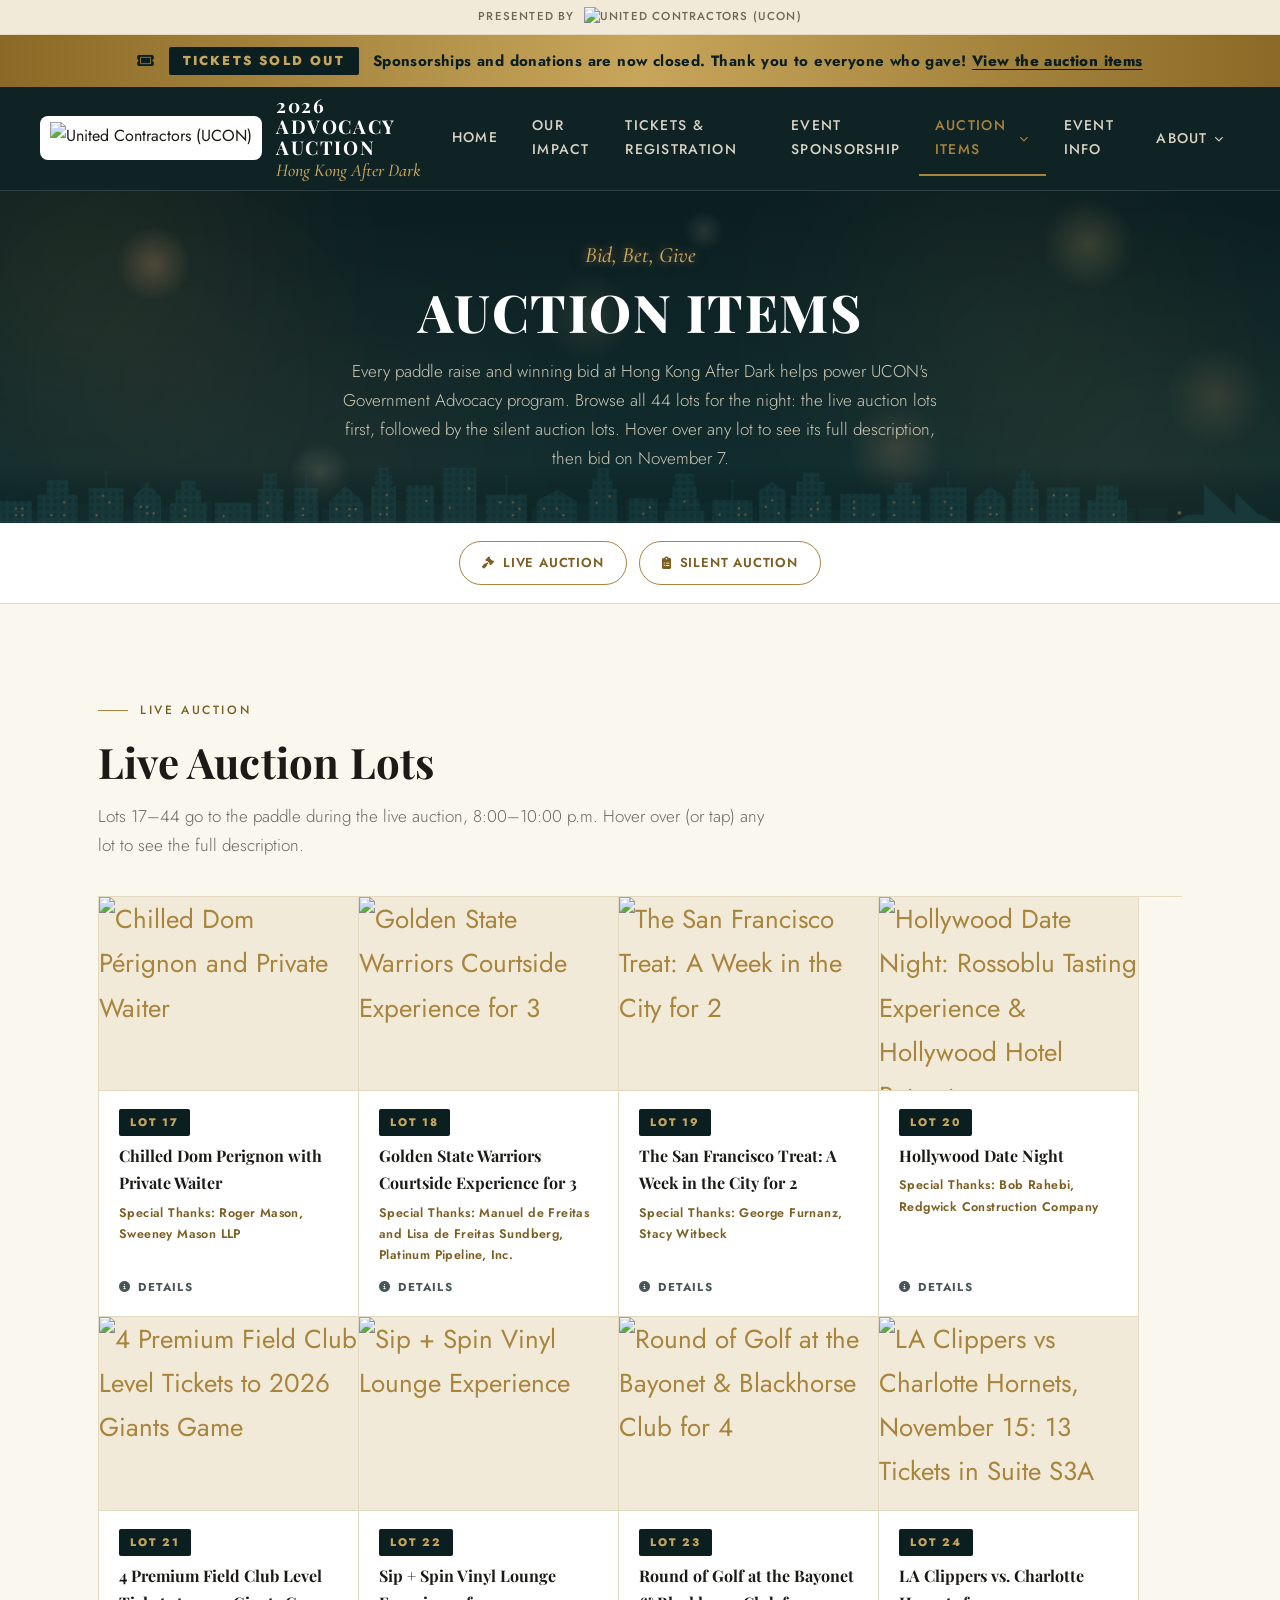
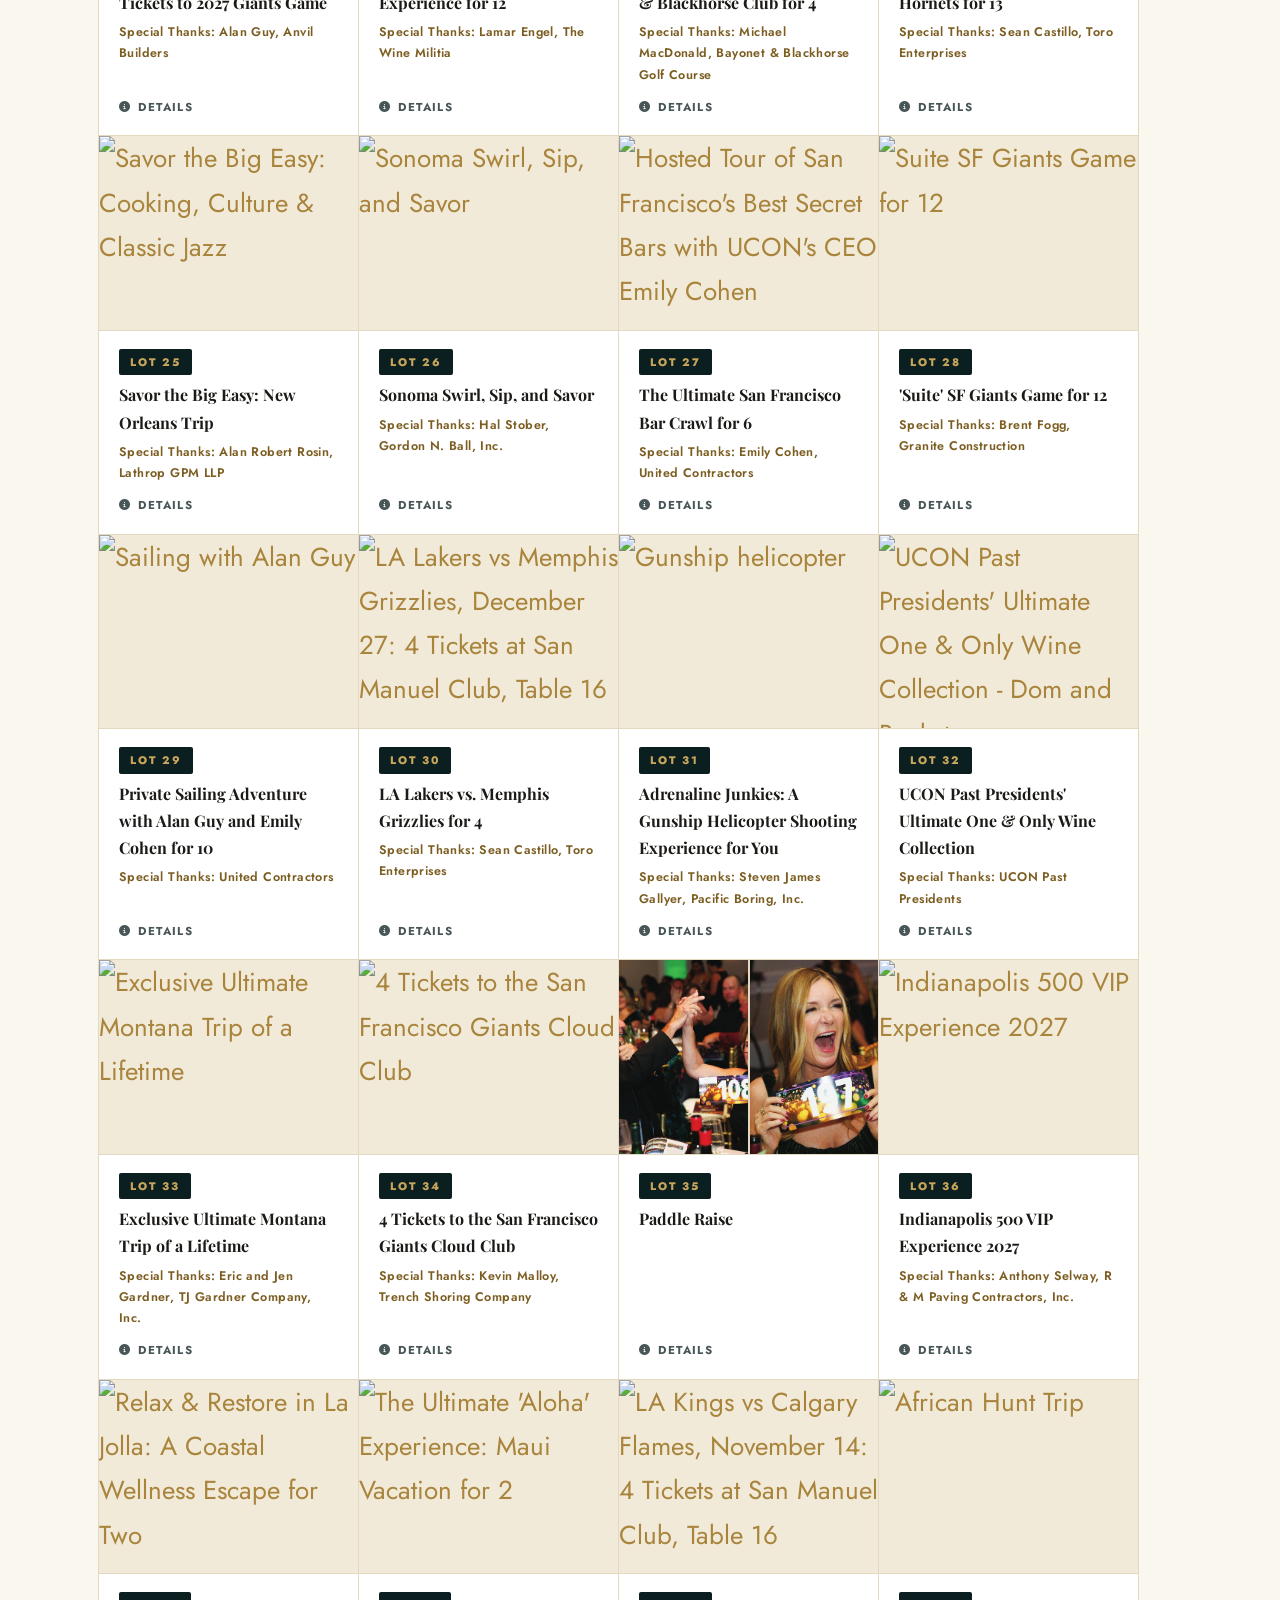
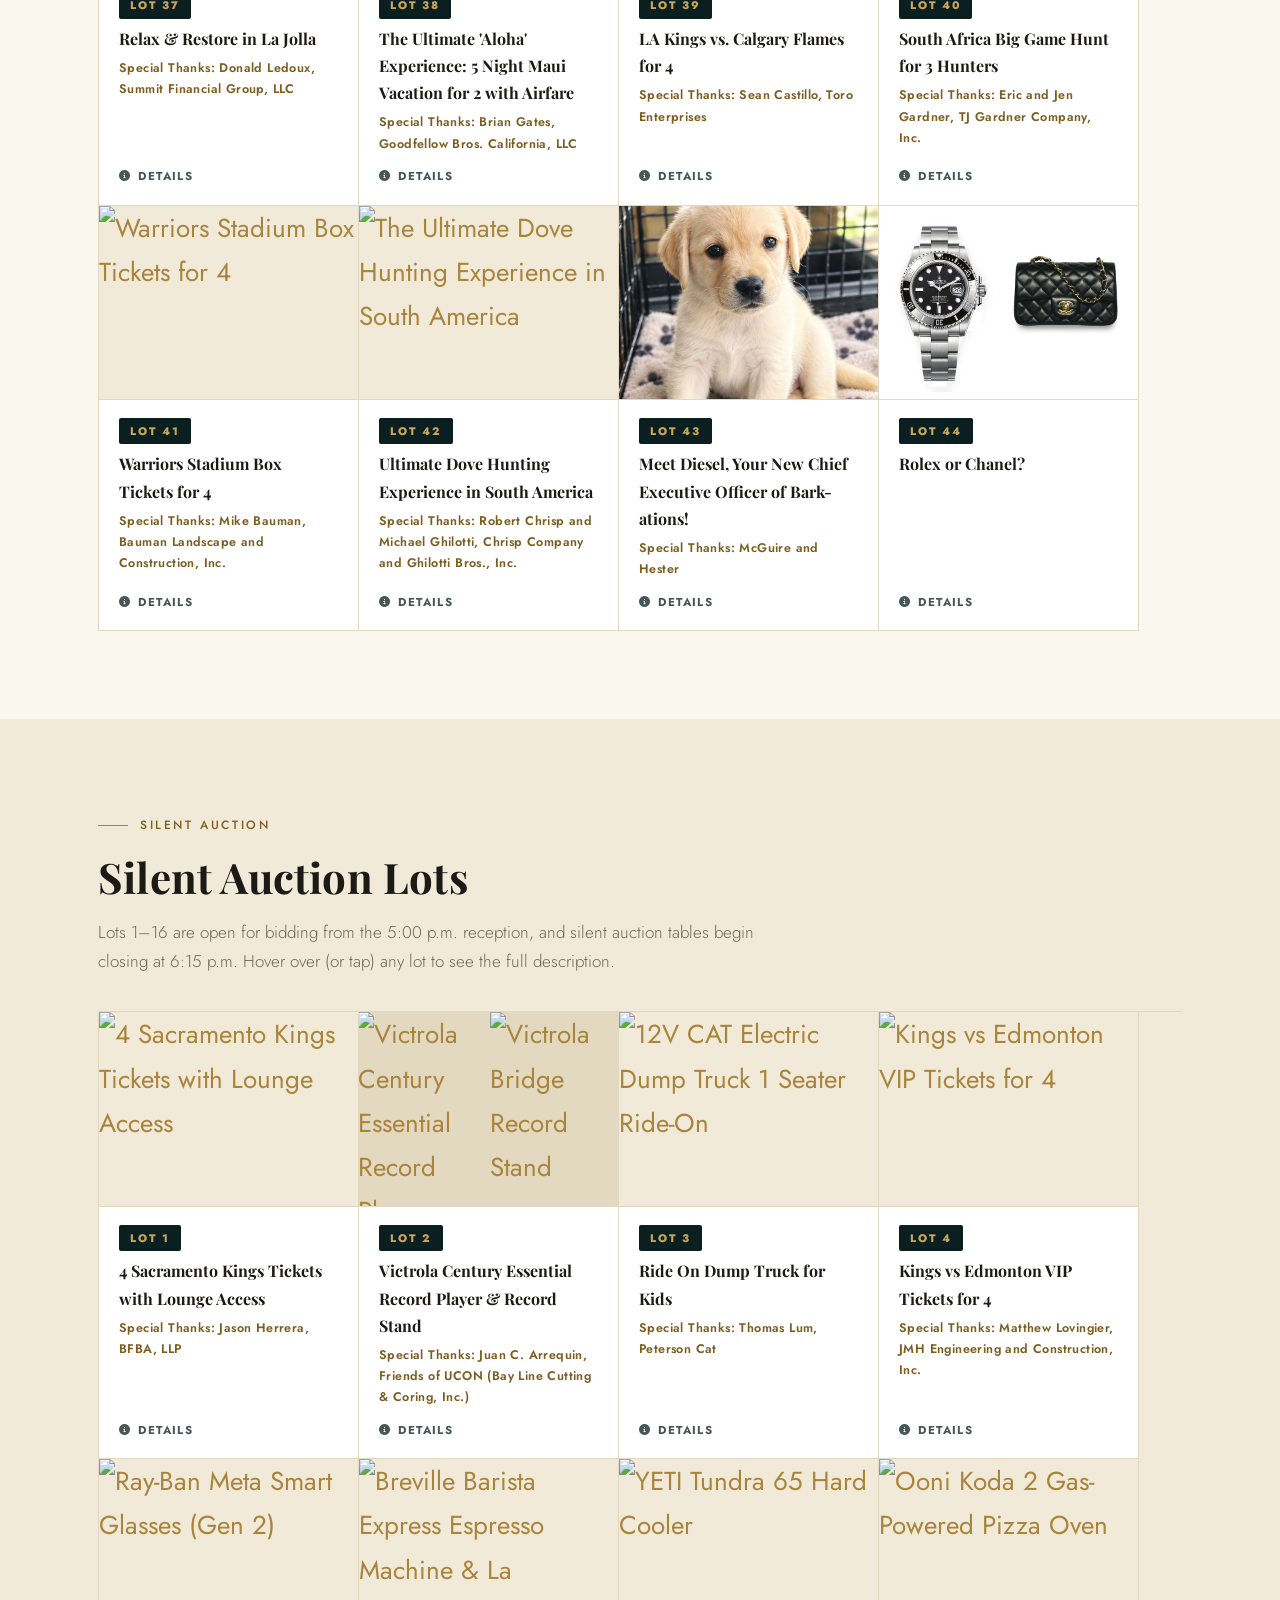
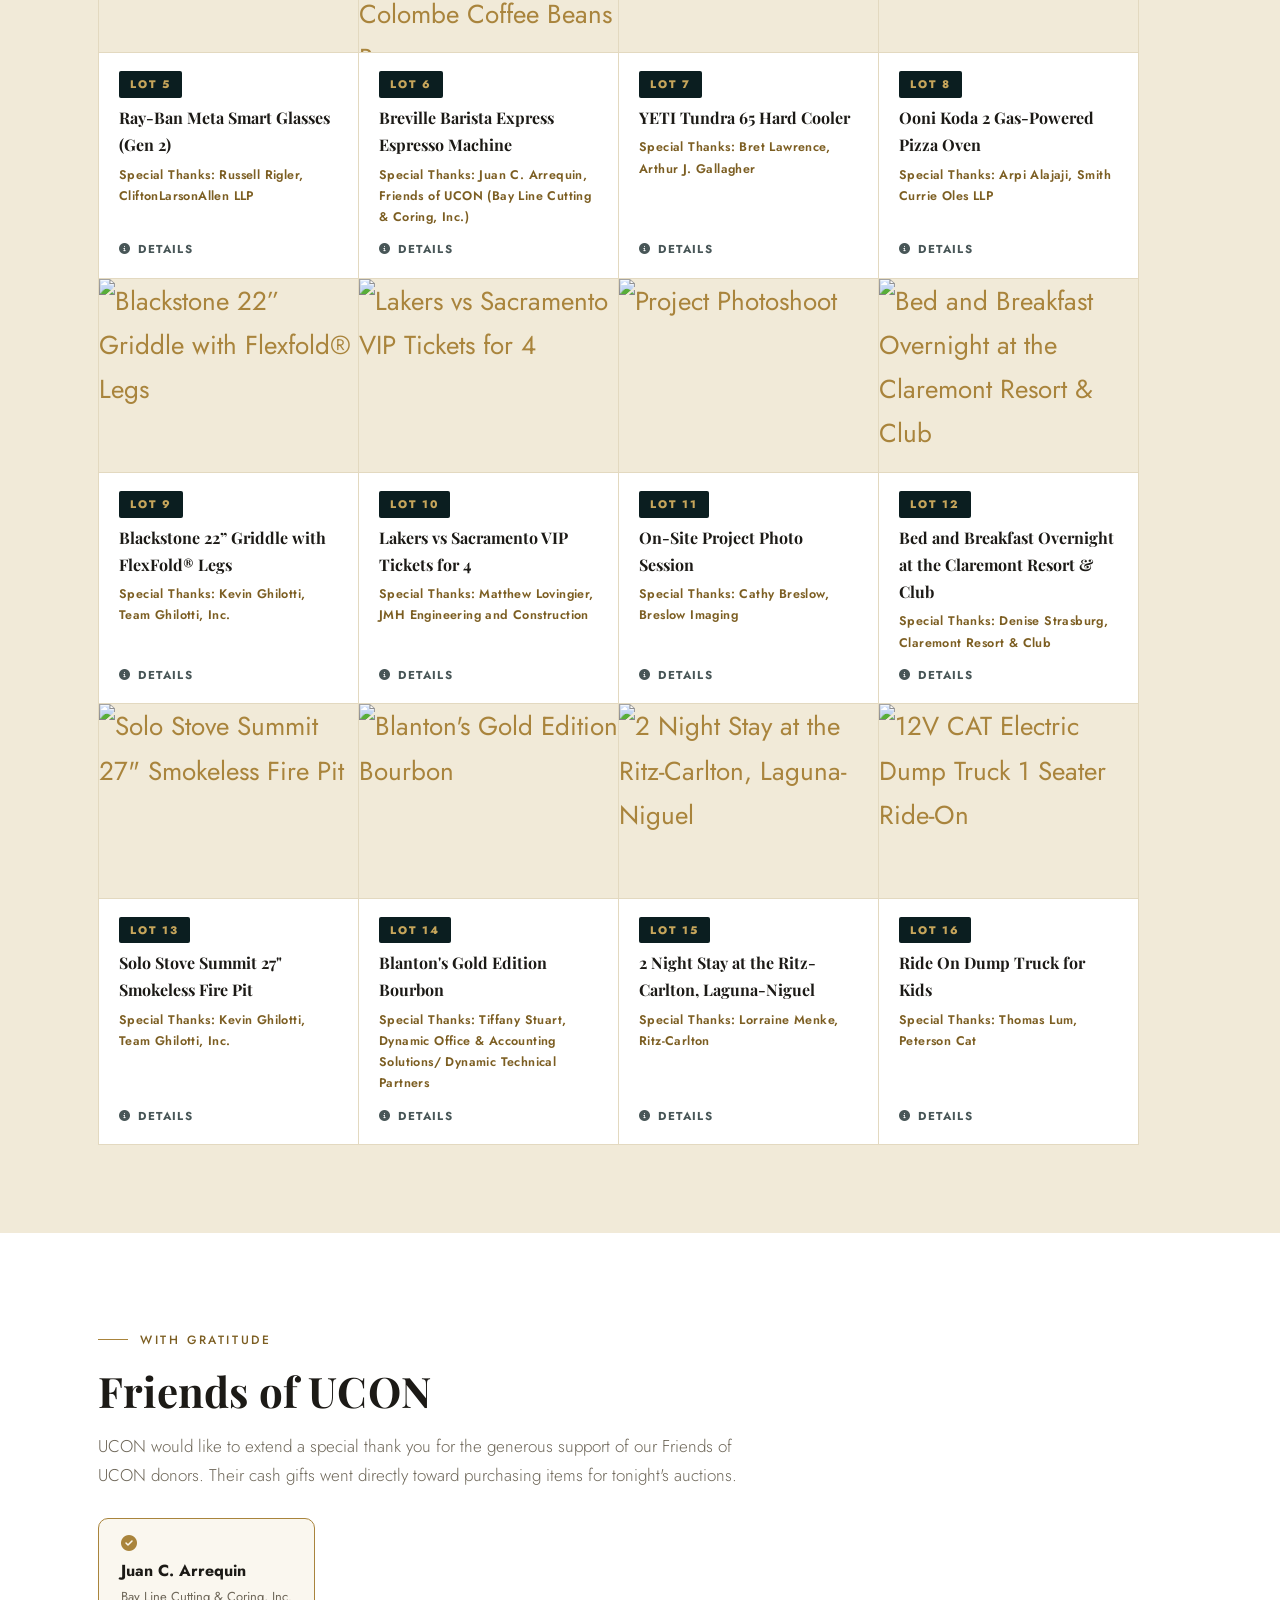
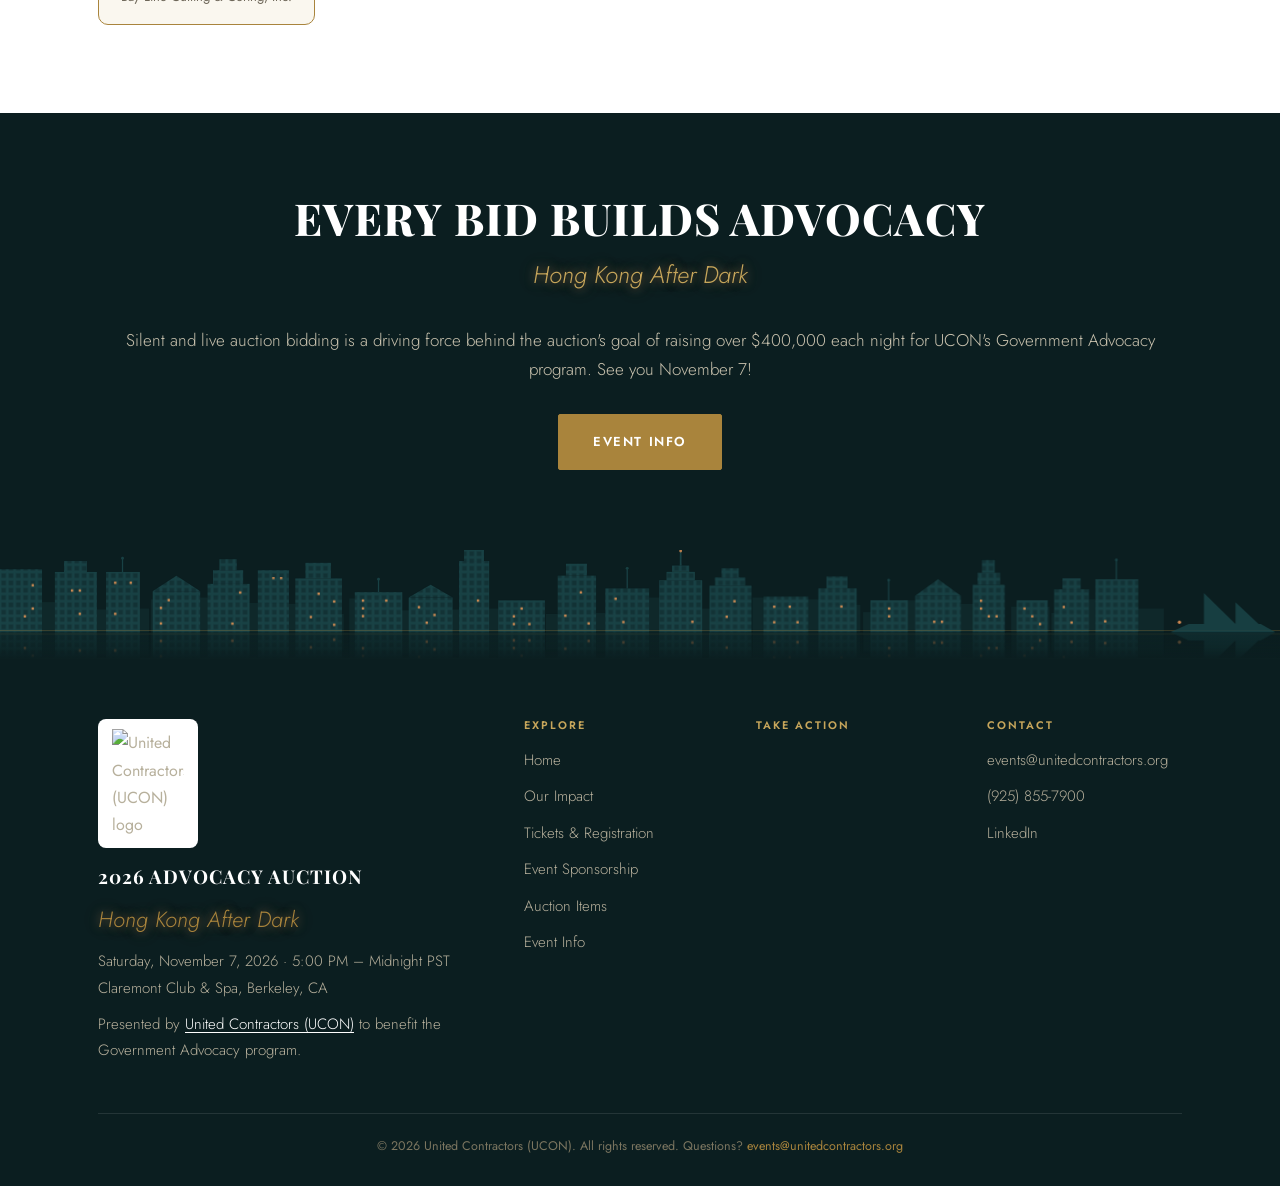
==== commit 4b32781a: "Update" ====
--- a/auction-giving.html
+++ b/auction-giving.html
@@ -447,7 +447,7 @@
           <div class="lot-desc" hidden><p>Located above left field with sweeping views of the ballpark, the Bay, and the Oakland Hills, Cloud Club is a private, all-inclusive indoor/outdoor members-only space offering sophisticated food and beverage within a luxe lounge setting. Theme-based all you can eat/drink cuisine and cocktails are tailored to the motif of the moment: North Beach, Chinatown, Playland at the Beach, and Cinema by the Bay have all served as Cloud Club inspiration, each featuring immersive décor and adaptive programming that highlights these unique San Francisco neighborhoods. A bountiful buffet, full service bar, and a “Dessert Dugout” starring Straus soft serve and plentiful toppings, are open two hours prior to gametime until thirty minutes after last out. These tickets can be used for ANY game in the season with 3 Weeks notice prior to game time. NOTE TO ADD: These tickets are only available via membership and include all you can Eat &amp; Drink with premier options.</p><p class="lot-thanks">Special Thanks: Kevin Malloy, Trench Shoring Company</p></div>
         </div>
         <div class="item-card lot-card" tabindex="0" data-lot="35" data-title="Paddle Raise">
-          <div class="thumb giv-ph"><i class="fa-solid fa-hand-holding-dollar" aria-hidden="true"></i></div>
+          <div class="thumb thumb-dual"><img src="img/lots/lot-35-paddle-raise-1.jpg" alt="Guests raising their paddles at the 2025 Advocacy Auction" loading="lazy"><img src="img/lots/lot-35-paddle-raise-2.jpg" alt="A bidder celebrating with her paddle" loading="lazy"></div>
           <div class="body"><p class="lbl">Lot 35</p><p class="name">Paddle Raise</p><span class="lot-hint"><i class="fa-solid fa-circle-info" aria-hidden="true"></i> Details</span></div>
           <div class="lot-desc" hidden><p>UCON remains steadfast in its advocacy for union-signatory contractors, ensuring that our members’ interests are protected in an increasingly complex legislative landscape. UCON is the most revered authority in our industry at the Statehouse, and that is why we are here tonight. We are here to raise funds for our advocacy program to protect and advance our industry.</p><p>The paddle raise helps us get closer to our goal of raising $400,000 for our government advocacy efforts. Please consider raising your paddle to help us get to the finish line!</p></div>
         </div>
@@ -487,12 +487,12 @@
           <div class="lot-desc" hidden><p>Experience the ultimate dove hunting adventure in South America with five nights for two at your choice of premier lodges in Argentina or Uruguay. With millions of birds in the region, five days of high-volume hunting (up to nine total hunts) deliver nonstop action for seasoned marksmen and first-time sportsmen alike. Professional field guides, daily gun cleaning, hunting licenses, and transfers to and from the dove fields are all included. Back at the lodge, enjoy all meals and beverages, including alcohol, with chef-prepared dinners of open-fire grilled meats and regional wines, plus a pool, daily laundry service, and attentive staff. Includes roundtrip economy airfare for two from any major metropolitan airport in the 48 contiguous United States, roundtrip airport transfers, Winspire booking and concierge service. Excludes gun rental, shotgun shells, and gratuities for guides and house staff. Hunters must be 15 or older. Book within one year of purchase and at least 60 days before travel, and travel within two years of purchase. Blackout dates apply.</p><p class="lot-thanks">Special Thanks: Robert Chrisp and Michael Ghilotti, Chrisp Company and Ghilotti Bros., Inc.</p></div>
         </div>
         <div class="item-card lot-card" tabindex="0" data-lot="43" data-title="Meet Diesel, Your New Chief Executive Officer of Bark-ations!">
-          <div class="thumb"><svg viewBox="0 0 400 300" xmlns="http://www.w3.org/2000/svg" role="img" aria-label="Illustration of a puppy wearing a gold bow tie" style="width:100%;height:100%;display:block;"><defs><radialGradient id="pupBg" cx="50%" cy="45%" r="75%"><stop offset="0" stop-color="#1C4A4D"/><stop offset="1" stop-color="#0B1E20"/></radialGradient><radialGradient id="pupGlow" cx="50%" cy="50%" r="50%"><stop offset="0" stop-color="#C7A65B" stop-opacity=".45"/><stop offset="1" stop-color="#C7A65B" stop-opacity="0"/></radialGradient></defs><rect width="400" height="300" fill="url(#pupBg)"/><circle cx="200" cy="150" r="150" fill="url(#pupGlow)"/><g fill="#C7A65B" opacity=".7"><circle cx="48" cy="52" r="3"/><circle cx="352" cy="70" r="2.5"/><circle cx="332" cy="238" r="3"/><circle cx="64" cy="228" r="2"/><circle cx="300" cy="36" r="2"/></g><ellipse cx="200" cy="268" rx="96" ry="10" fill="#000" opacity=".28"/><path d="M146 92 C102 84 84 150 106 196 C120 214 142 196 150 160 Z" fill="#9A6A33"/><path d="M254 92 C298 84 316 150 294 196 C280 214 258 196 250 160 Z" fill="#9A6A33"/><ellipse cx="200" cy="222" rx="74" ry="52" fill="#E0AE62"/><ellipse cx="200" cy="232" rx="40" ry="34" fill="#F6E3BE"/><ellipse cx="168" cy="268" rx="22" ry="12" fill="#F6E3BE"/><ellipse cx="232" cy="268" rx="22" ry="12" fill="#F6E3BE"/><g><line x1="238" y1="262" x2="290" y2="198" stroke="#6B4423" stroke-width="9" stroke-linecap="round"/><g transform="rotate(39 292 194)"><rect x="268" y="182" width="48" height="24" rx="6" fill="#C7A65B" stroke="#A9843C" stroke-width="2.5"/><rect x="278" y="182" width="4" height="24" fill="#A9843C"/><rect x="302" y="182" width="4" height="24" fill="#A9843C"/></g><ellipse cx="240" cy="260" rx="15" ry="11" fill="#F6E3BE"/><path d="M234 262 q6 -6 12 0" stroke="#D9C49A" stroke-width="2" fill="none" stroke-linecap="round"/></g><circle cx="200" cy="138" r="70" fill="#E0AE62"/><ellipse cx="200" cy="162" rx="40" ry="32" fill="#F6E3BE"/><path d="M200 112 C192 96 194 82 200 76 C206 82 208 96 200 112 Z" fill="#F6E3BE"/><circle cx="174" cy="128" r="9" fill="#1C1A16"/><circle cx="226" cy="128" r="9" fill="#1C1A16"/><circle cx="177" cy="125" r="3" fill="#fff"/><circle cx="229" cy="125" r="3" fill="#fff"/><path d="M160 112 q14 -8 26 -2 M214 110 q14 -6 26 2" stroke="#9A6A33" stroke-width="4" fill="none" stroke-linecap="round"/><ellipse cx="200" cy="152" rx="13" ry="9" fill="#1C1A16"/><ellipse cx="203" cy="149" rx="4" ry="2.4" fill="#fff" opacity=".6"/><path d="M200 160 V170 M200 170 Q186 184 172 172 M200 170 Q214 184 228 172" stroke="#1C1A16" stroke-width="3.5" fill="none" stroke-linecap="round"/><path d="M200 196 L168 182 L168 212 Z M200 196 L232 182 L232 212 Z" fill="#C7A65B" stroke="#A9843C" stroke-width="2" stroke-linejoin="round" transform="translate(0 6)"/><circle cx="200" cy="202" r="8" fill="#A9843C"/></svg></div>
+          <div class="thumb"><img src="img/lots/lot-43-diesel.jpg" alt="Diesel, the Labrador Retriever puppy" loading="lazy" style="object-position:center 30%"></div>
           <div class="body"><p class="lbl">Lot 43</p><p class="name">Meet Diesel, Your New Chief Executive Officer of Bark-ations!</p><p class="giv-purchaser">Special Thanks: McGuire and Hester</p><span class="lot-hint"><i class="fa-solid fa-circle-info" aria-hidden="true"></i> Details</span></div>
           <div class="lot-desc" hidden><p>Every major infrastructure project starts with a solid foundation, and this little guy is ready to build a lifetime of loyalty with your family or jobsite crew! Diesel is a purebred male Labrador Retriever with a work ethic second to none. He’s passed all pre-construction inspections with flying colors: high energy, 100% grade-A affection, and a tail that runs at maximum RPM. Whether he’s inspecting the backyard, keeping morale high in the office, or ride-along testing the shocks on your truck, Diesel is fully licensed to steal hearts. Now, we know what you’re thinking–Diesel is running high right now! But unlike the pump, this Diesel guarantees an immediate return on investment. Sure, his fuel consumption (kibble) is continuous, but his operational lifetime yields zero downtime, endless tail wags, and unmatched jobsite loyalty. Long-term, he’s guaranteed to be the most cost-effective and rewarding asset on your roster!</p><p>Project Scope &amp; Submittals Included:<br>· Heavy-Duty Crate &amp; Cozy Bed: For mandatory off-shift break periods.<br>· Safety Collar &amp; Leash: Keeps him secured on site.<br>· Dual-Compartment Feeding Station &amp; Premium Fuel: Loaded with high-quality puppy food &amp; treats.<br>· Jobsite Tough Toys: Built to withstand rigorous chew-testing.</p><p>Bid high, bid often, and take home the hardest-working (and cutest) member of your civil team tonight!</p><p class="lot-thanks">Special Thanks: McGuire and Hester</p></div>
         </div>
         <div class="item-card lot-card" tabindex="0" data-lot="44" data-title="Rolex or Chanel?">
-          <div class="thumb giv-ph"><i class="fa-solid fa-gem" aria-hidden="true"></i></div>
+          <div class="thumb"><img src="img/lots/lot-44-rolex-chanel.jpg" alt="Rolex Submariner Black and Chanel Timeless Classic flap bag" loading="lazy"></div>
           <div class="body"><p class="lbl">Lot 44</p><p class="name">Rolex or Chanel?</p><span class="lot-hint"><i class="fa-solid fa-circle-info" aria-hidden="true"></i> Details</span></div>
           <div class="lot-desc" hidden><p>After the lucky winner selects their prize of either the Rolex Submariner Black or CHANEL Flap Bag, we'll auction off the other to the highest bidder. You still have a chance to win!</p></div>
         </div>
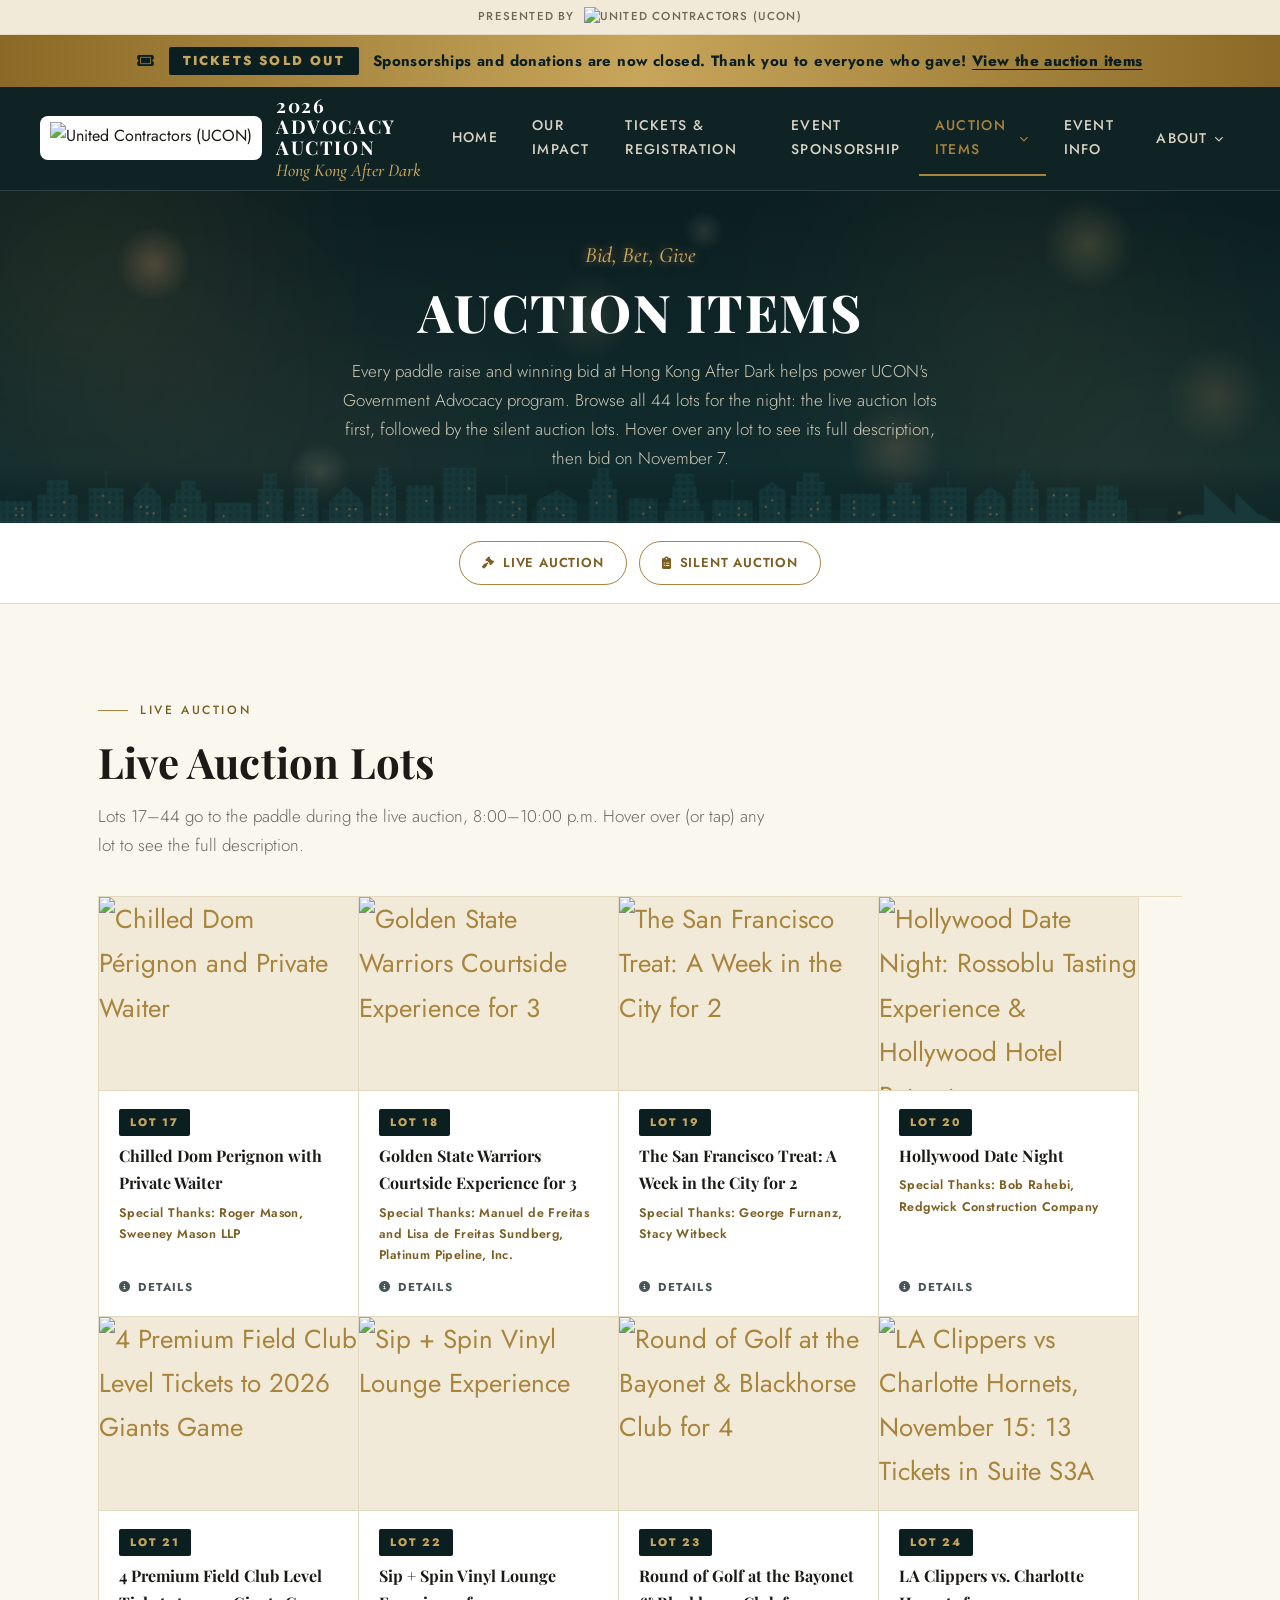
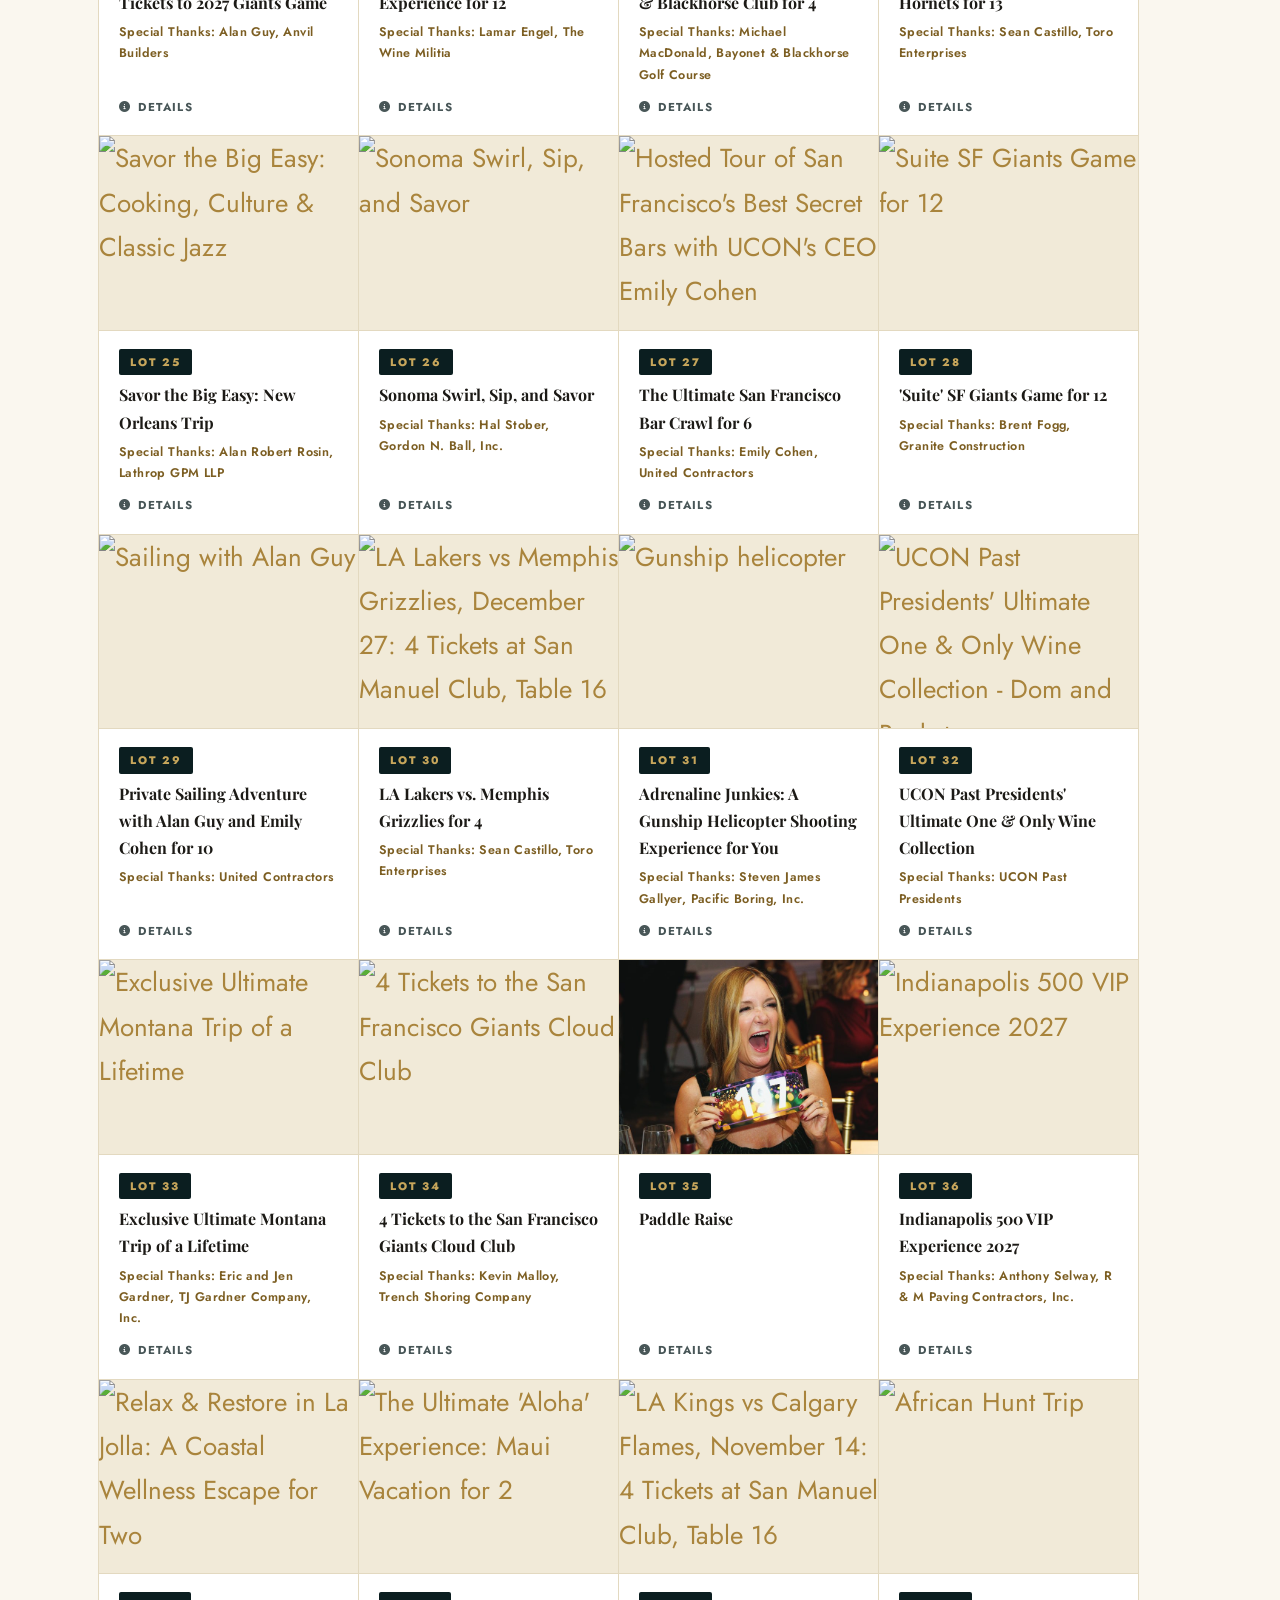
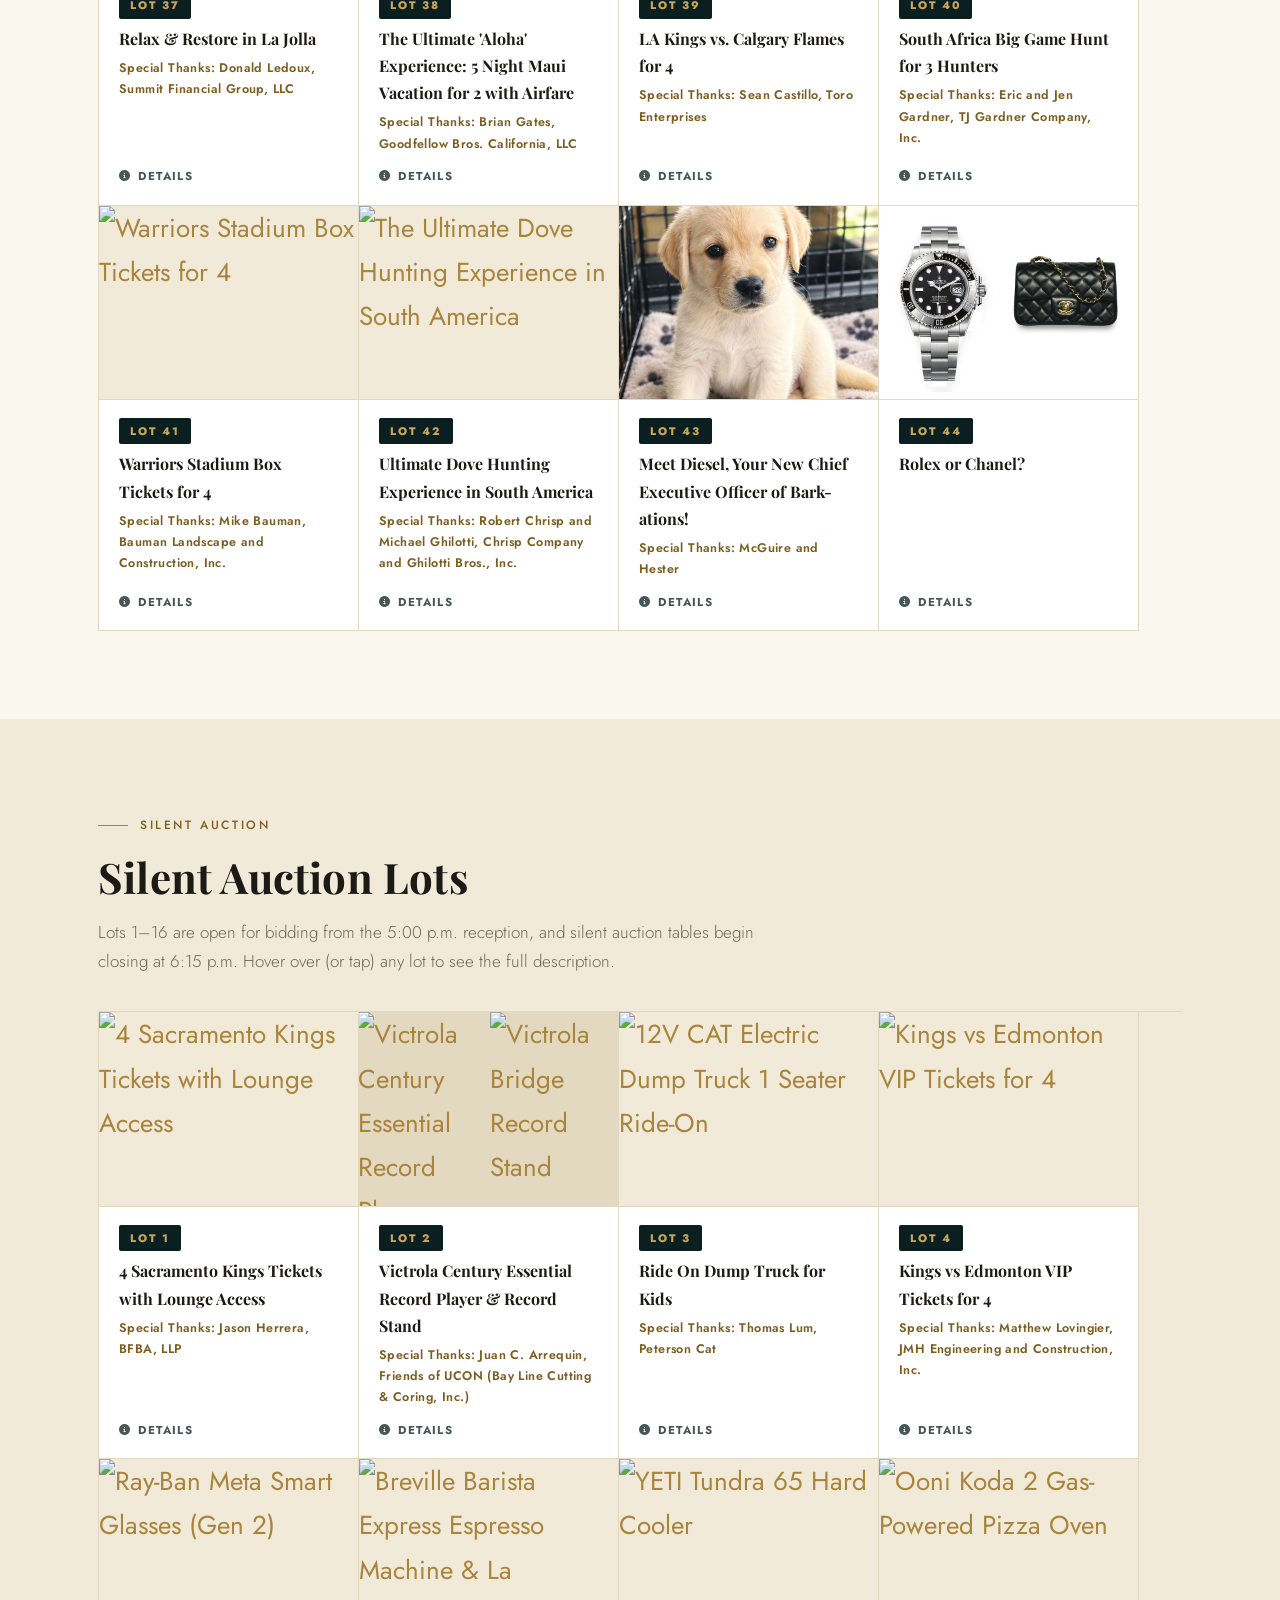
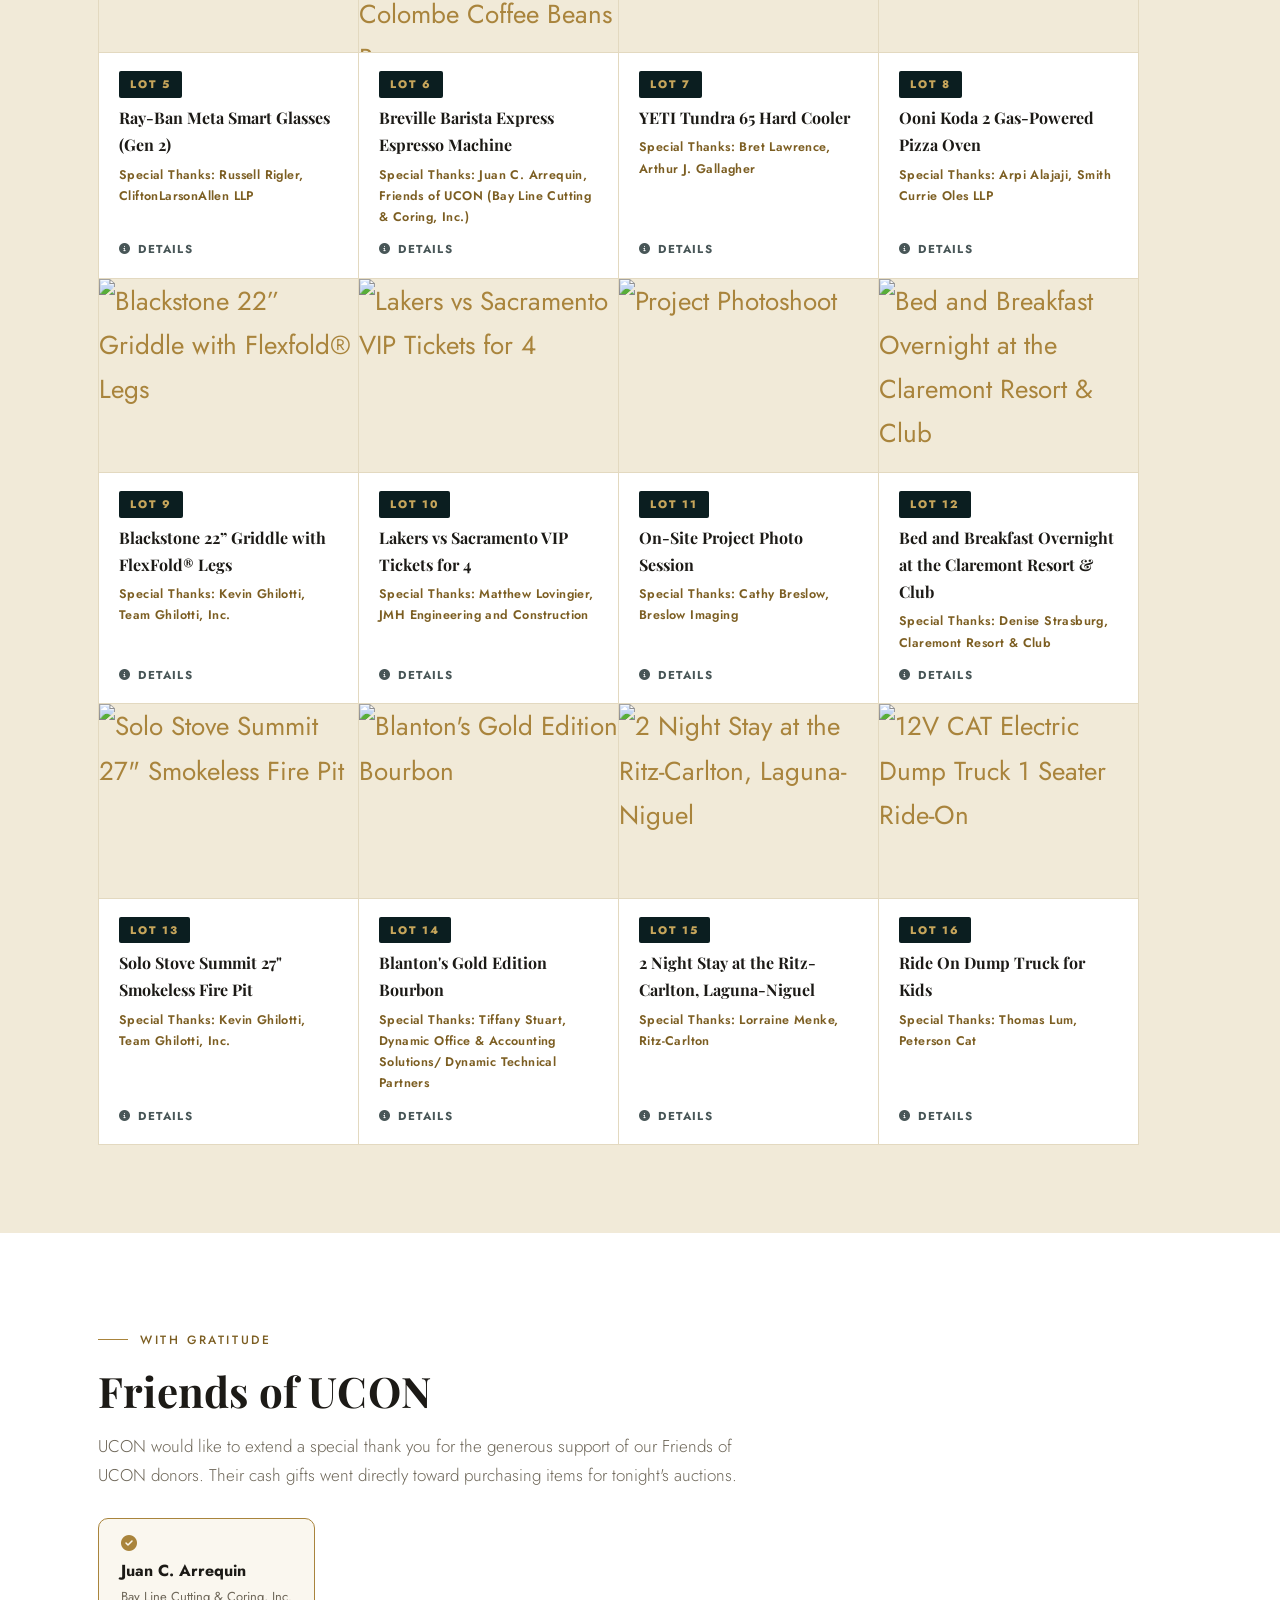
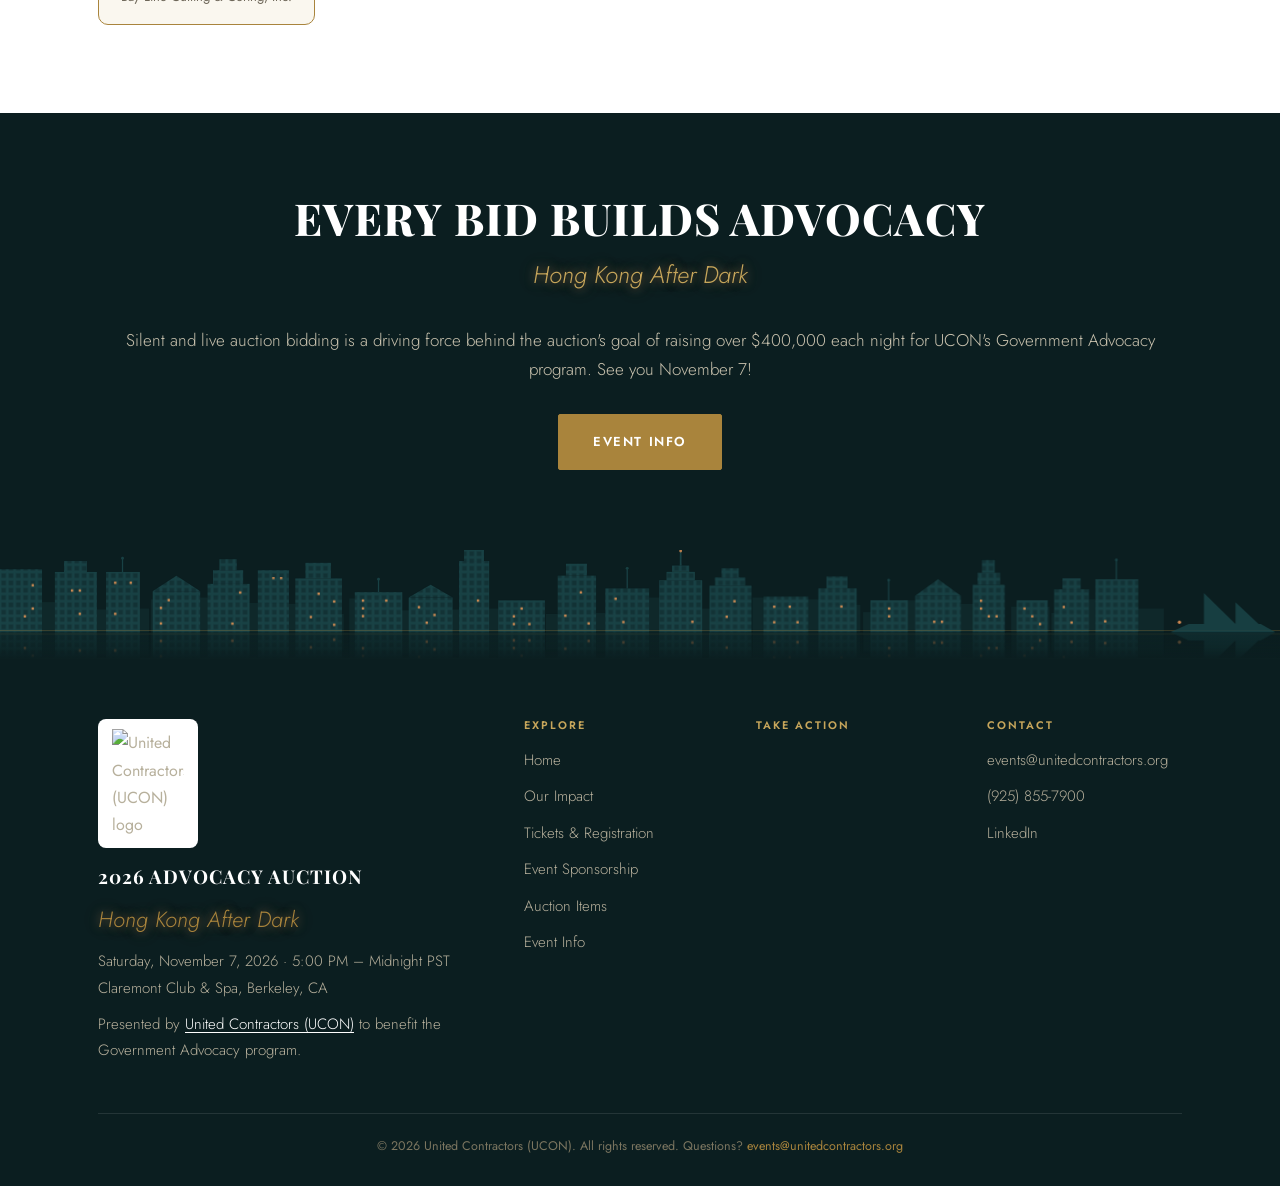
==== commit 2671bb42: "Update auction-giving.html" ====
--- a/auction-giving.html
+++ b/auction-giving.html
@@ -447,7 +447,7 @@
           <div class="lot-desc" hidden><p>Located above left field with sweeping views of the ballpark, the Bay, and the Oakland Hills, Cloud Club is a private, all-inclusive indoor/outdoor members-only space offering sophisticated food and beverage within a luxe lounge setting. Theme-based all you can eat/drink cuisine and cocktails are tailored to the motif of the moment: North Beach, Chinatown, Playland at the Beach, and Cinema by the Bay have all served as Cloud Club inspiration, each featuring immersive décor and adaptive programming that highlights these unique San Francisco neighborhoods. A bountiful buffet, full service bar, and a “Dessert Dugout” starring Straus soft serve and plentiful toppings, are open two hours prior to gametime until thirty minutes after last out. These tickets can be used for ANY game in the season with 3 Weeks notice prior to game time. NOTE TO ADD: These tickets are only available via membership and include all you can Eat &amp; Drink with premier options.</p><p class="lot-thanks">Special Thanks: Kevin Malloy, Trench Shoring Company</p></div>
         </div>
         <div class="item-card lot-card" tabindex="0" data-lot="35" data-title="Paddle Raise">
-          <div class="thumb thumb-dual"><img src="img/lots/lot-35-paddle-raise-1.jpg" alt="Guests raising their paddles at the 2025 Advocacy Auction" loading="lazy"><img src="img/lots/lot-35-paddle-raise-2.jpg" alt="A bidder celebrating with her paddle" loading="lazy"></div>
+          <div class="thumb"><img src="img/lots/lot-35-paddle-raise-2.jpg" alt="A bidder celebrating with her paddle at the Advocacy Auction" loading="lazy"></div>
           <div class="body"><p class="lbl">Lot 35</p><p class="name">Paddle Raise</p><span class="lot-hint"><i class="fa-solid fa-circle-info" aria-hidden="true"></i> Details</span></div>
           <div class="lot-desc" hidden><p>UCON remains steadfast in its advocacy for union-signatory contractors, ensuring that our members’ interests are protected in an increasingly complex legislative landscape. UCON is the most revered authority in our industry at the Statehouse, and that is why we are here tonight. We are here to raise funds for our advocacy program to protect and advance our industry.</p><p>The paddle raise helps us get closer to our goal of raising $400,000 for our government advocacy efforts. Please consider raising your paddle to help us get to the finish line!</p></div>
         </div>
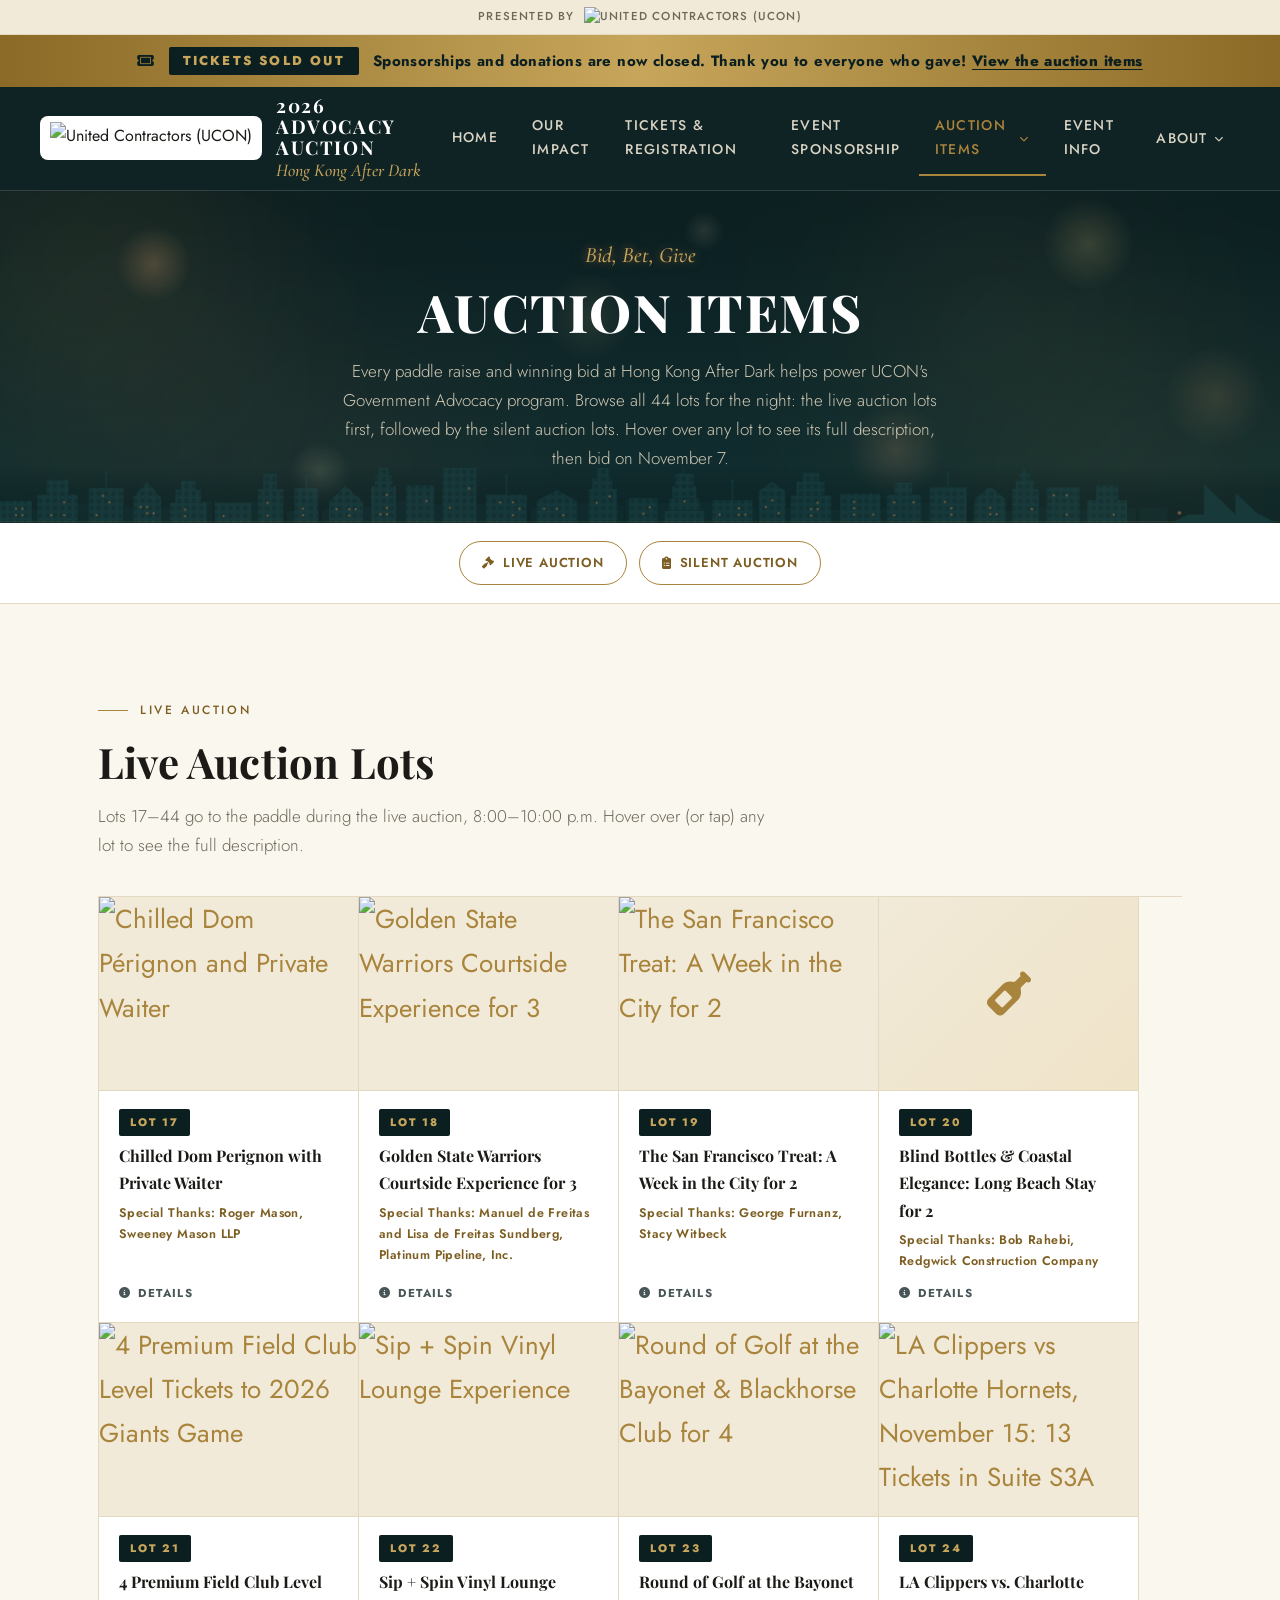
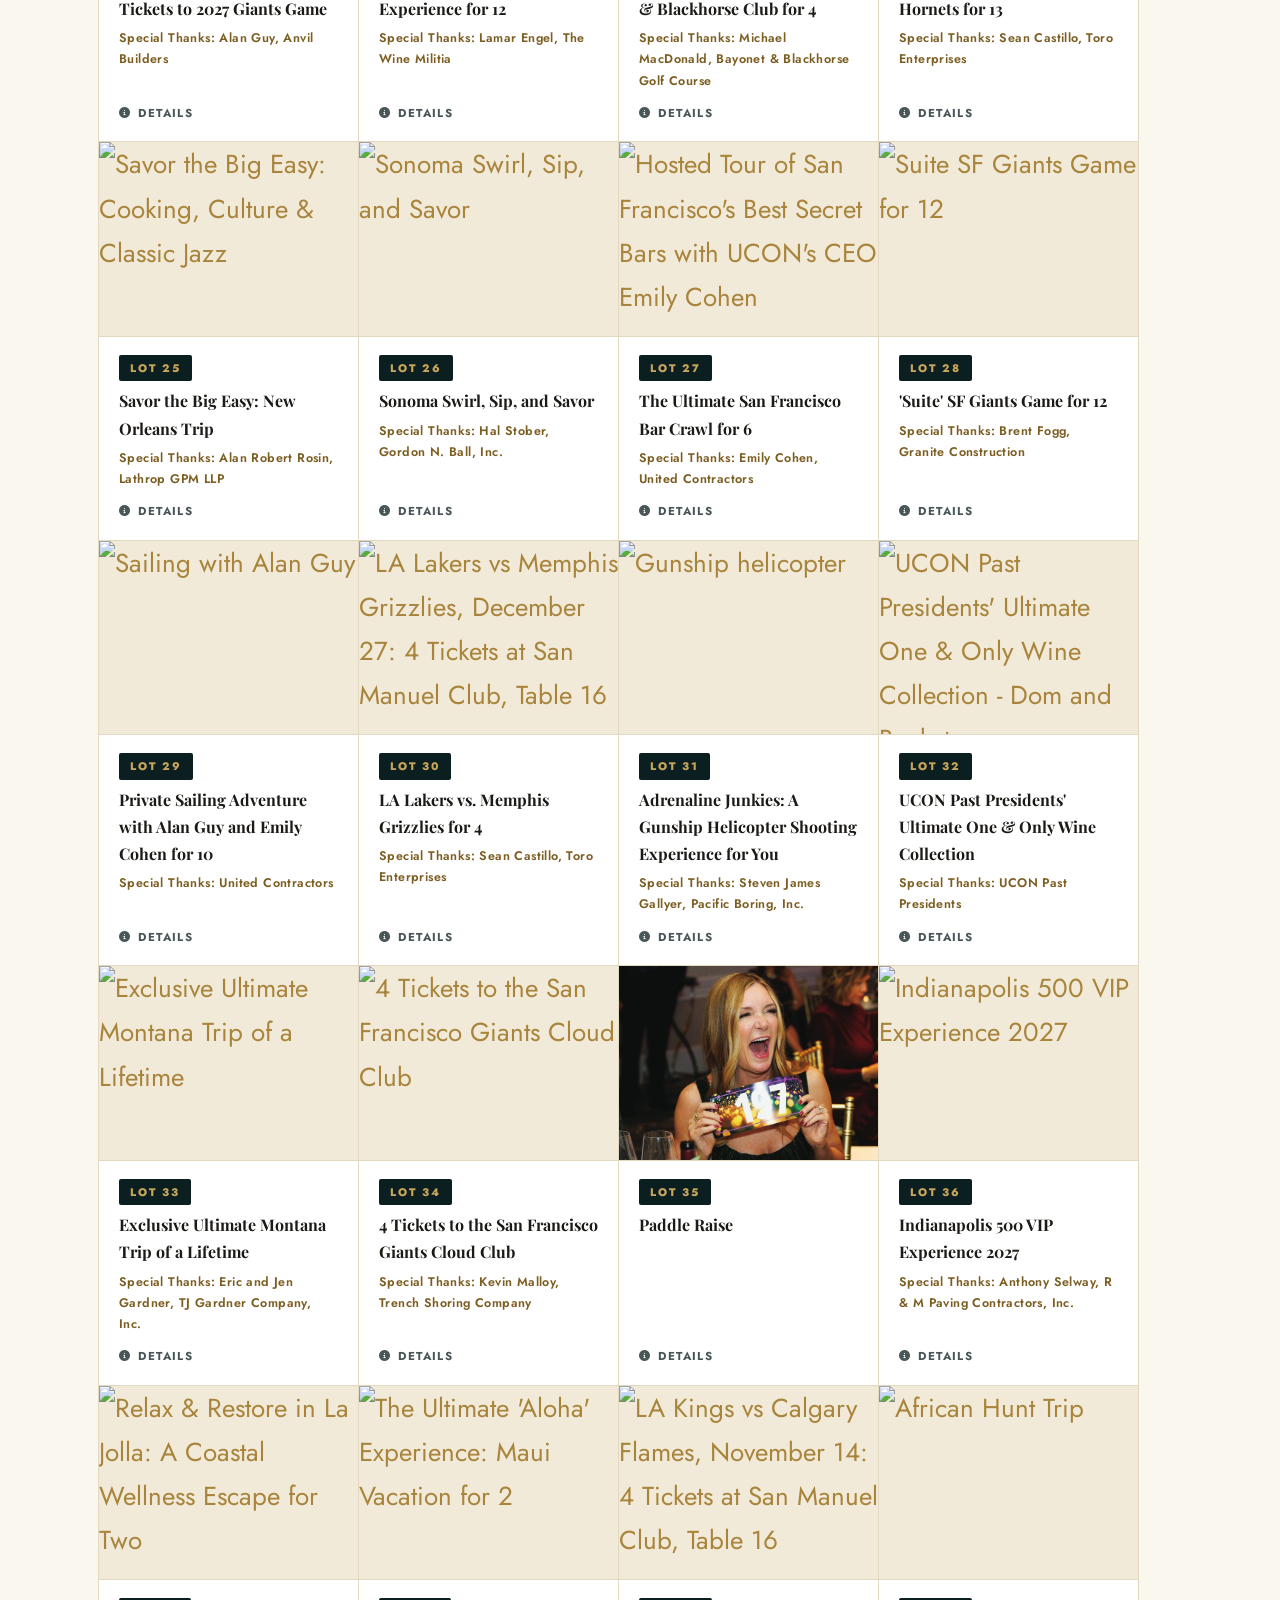
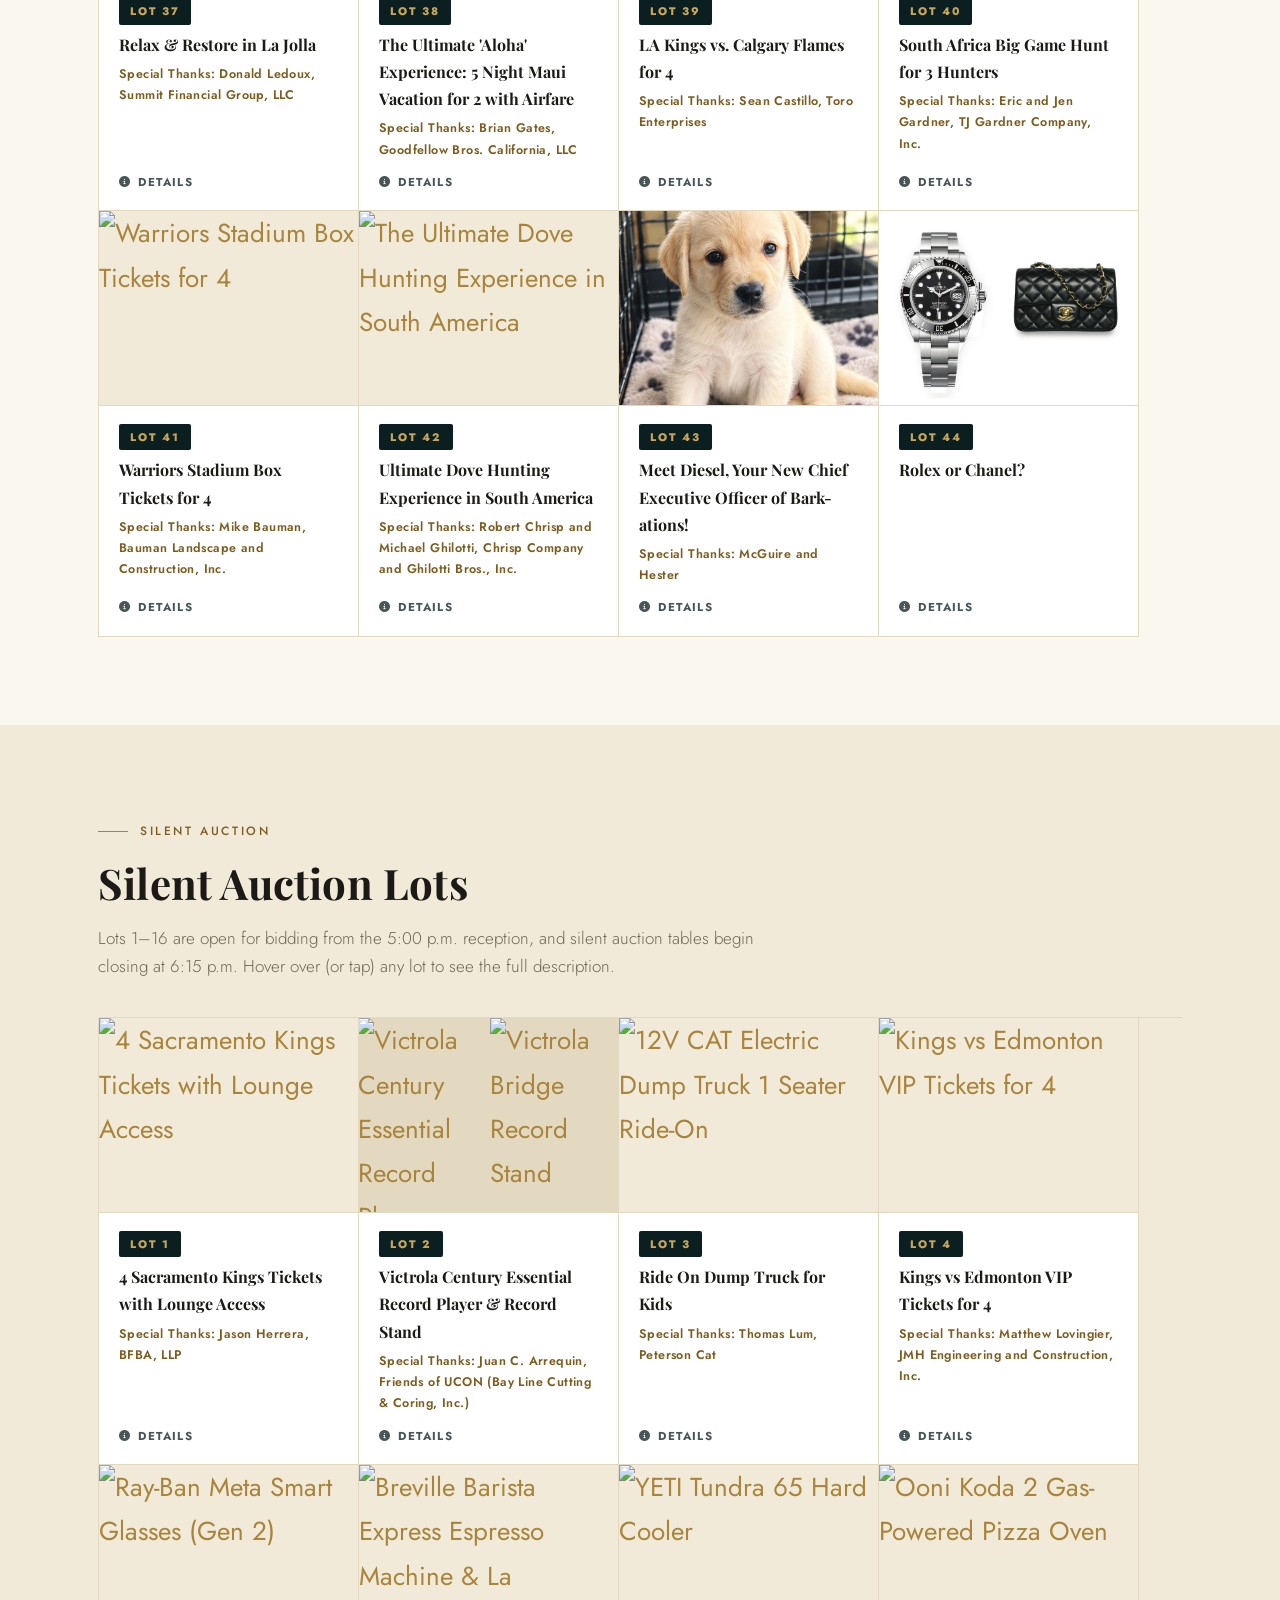
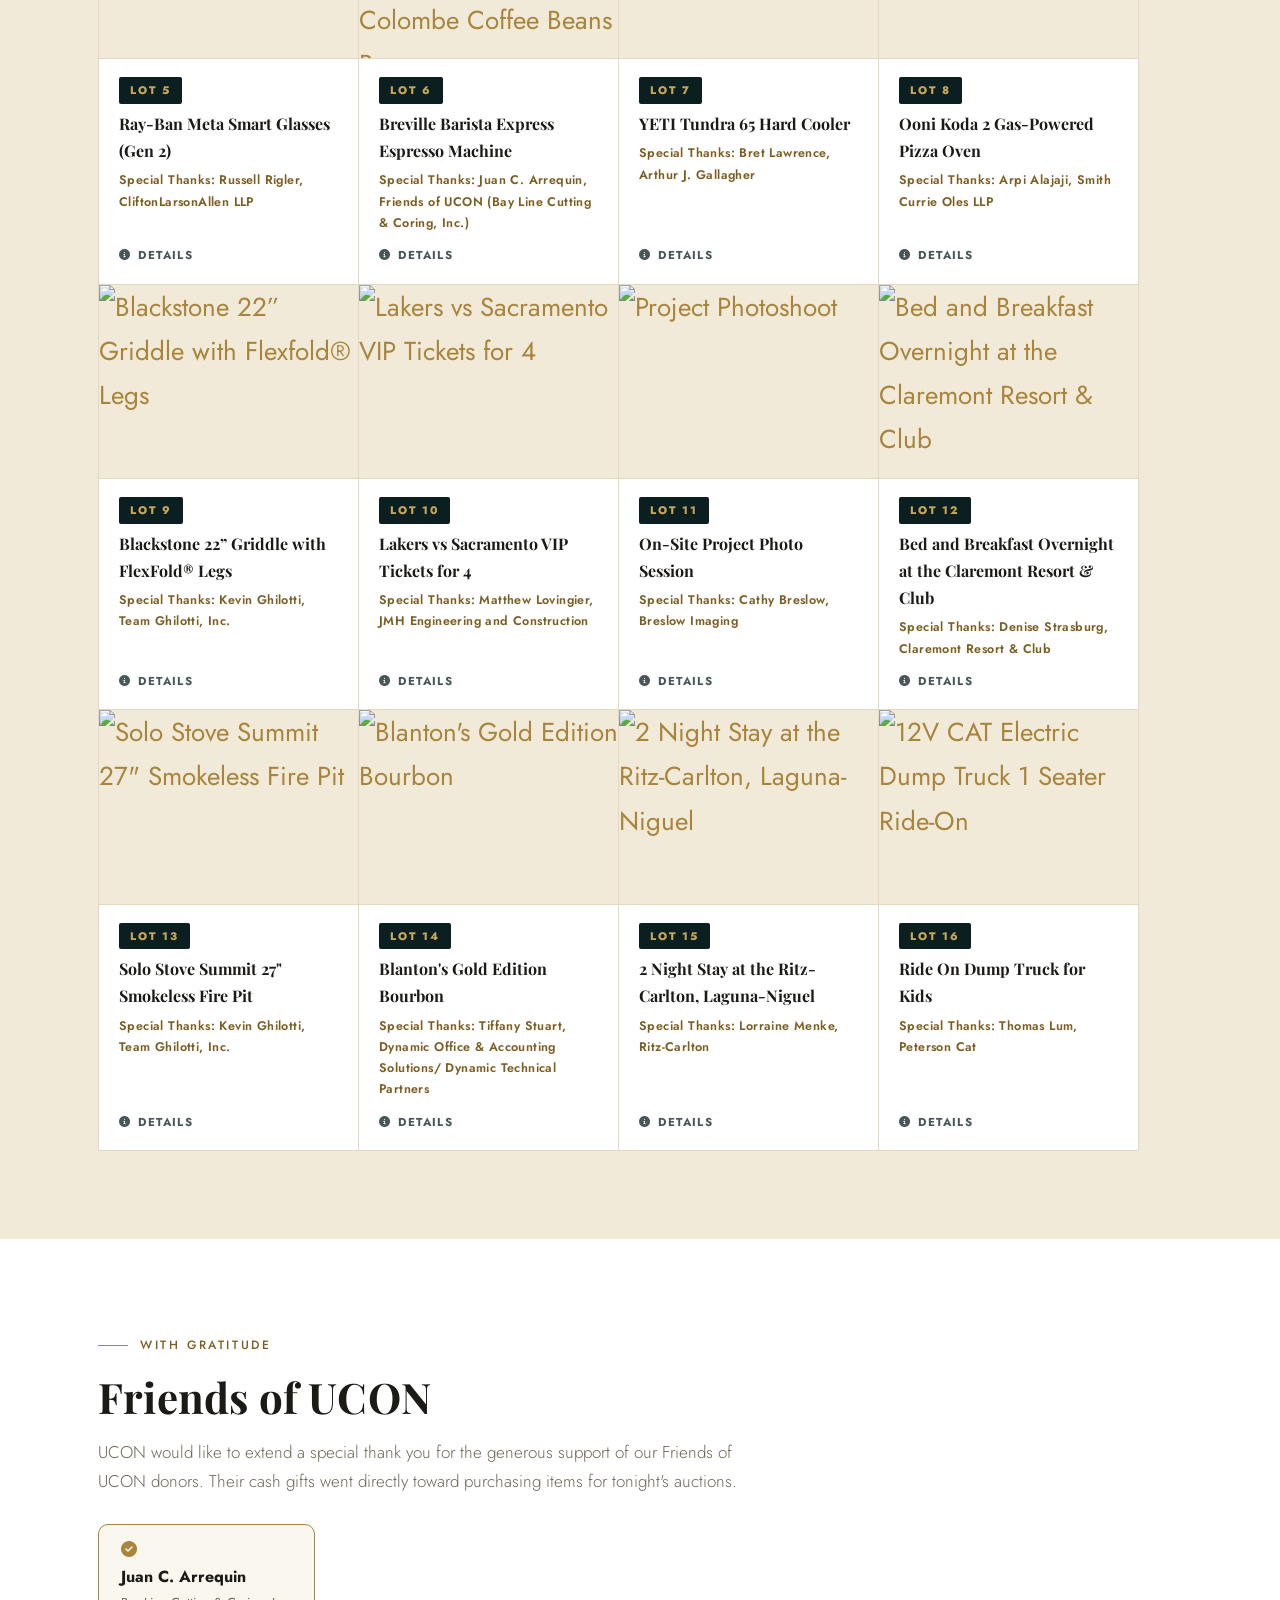
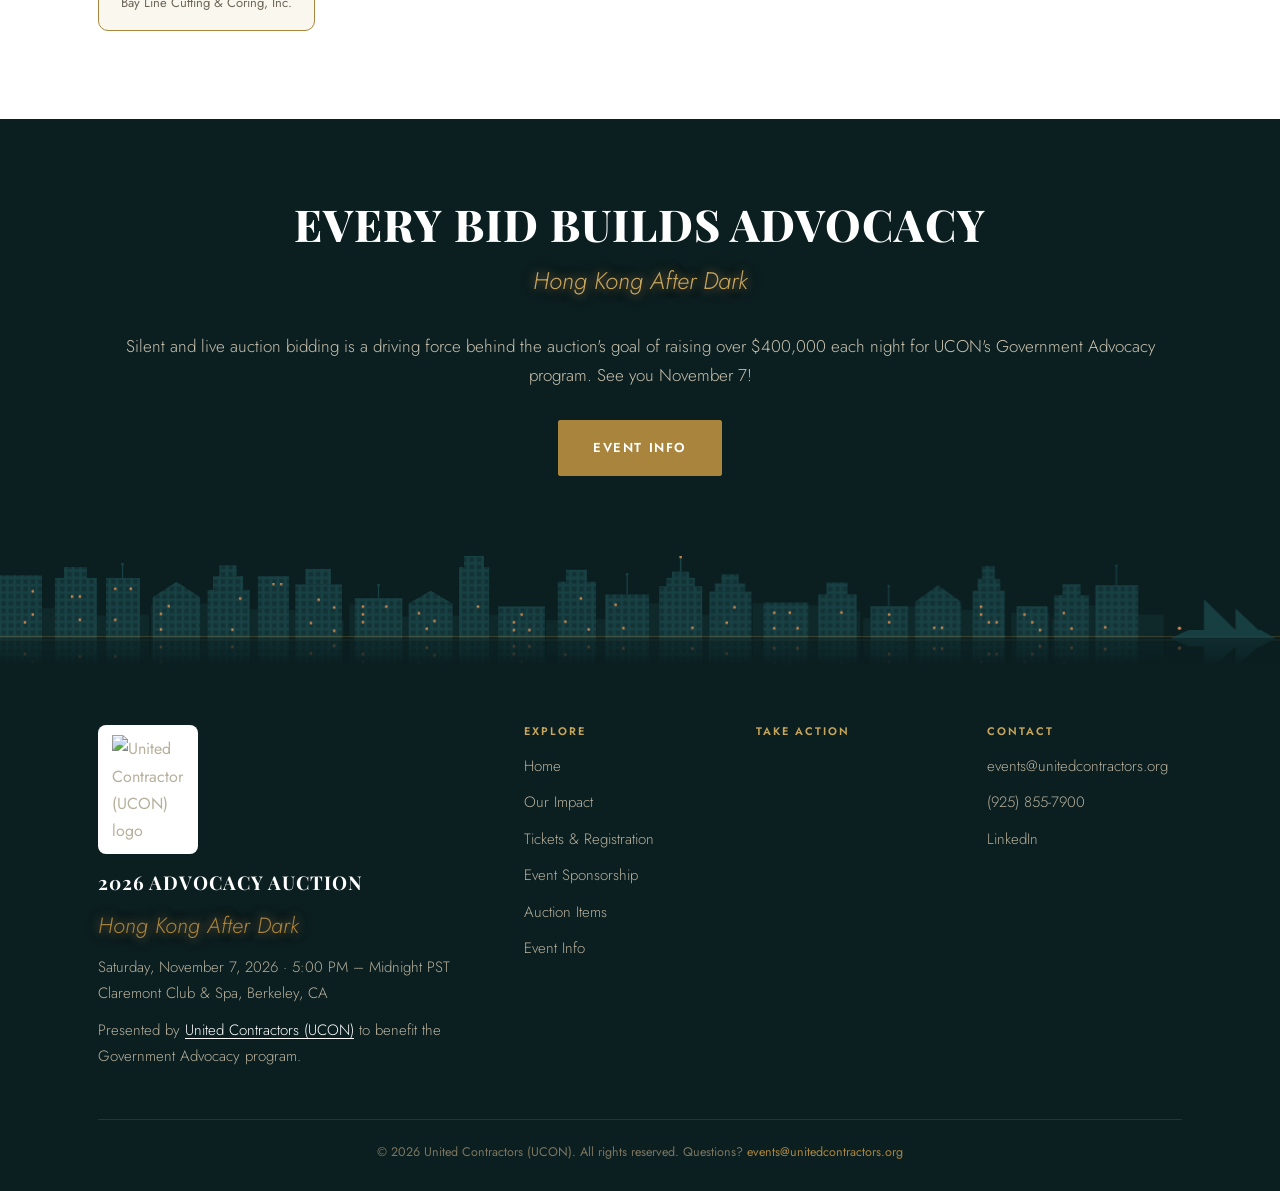
==== commit ab69d1b5: "Lot 20 Update" ====
--- a/auction-giving.html
+++ b/auction-giving.html
@@ -371,10 +371,10 @@
           <div class="body"><p class="lbl">Lot 19</p><p class="name">The San Francisco Treat: A Week in the City for 2</p><p class="giv-purchaser">Special Thanks: George Furnanz, Stacy Witbeck</p><span class="lot-hint"><i class="fa-solid fa-circle-info" aria-hidden="true"></i> Details</span></div>
           <div class="lot-desc" hidden><p>Experience San Francisco like a local. Enjoy a weeklong retreat in a one-bedroom suite at the charming Powell Place, an Edwardian building amongst the historic mansions and hotels in the posh Nob Hill neighborhood. Pop across the street for a drink at the Fairmont, walk up to the Ritz for tea, or take in yoga on the labyrinth at Grace Cathedral. Walking distance to the Union Square district and half a block from California Street’s famous cable car line. Hop the cable car down to the waterfront and enjoy dinner at the Waterbar Restaurant on us!</p><p class="lot-thanks">Special Thanks: George Furnanz, Stacy Witbeck</p></div>
         </div>
-        <div class="item-card lot-card" tabindex="0" data-lot="20" data-title="Hollywood Date Night">
-          <div class="thumb"><img src="https://res.cloudinary.com/dhqtiaubo/image/upload/f_auto,q_auto,w_500/v1785536338/Hollywood_Date_n8w41v.webp" alt="Hollywood Date Night: Rossoblu Tasting Experience &amp; Hollywood Hotel Retreat" loading="lazy"></div>
-          <div class="body"><p class="lbl">Lot 20</p><p class="name">Hollywood Date Night</p><p class="giv-purchaser">Special Thanks: Bob Rahebi, Redgwick Construction Company</p><span class="lot-hint"><i class="fa-solid fa-circle-info" aria-hidden="true"></i> Details</span></div>
-          <div class="lot-desc" hidden><p>Enjoy a Hollywood date night for two, starting with a four-course Italian tasting menu at Rossoblu, a Michelin-recognized restaurant in downtown Los Angeles. Award-winning Chef Steve Samson draws on his Bologna roots for a menu that moves from a light opening bite and seasonal appetizer to handmade pasta, a signature wood-grilled entrée, and a traditional dessert. Each course comes with sommelier-curated wine pairings, and a guided Amaro tasting ends the night. Then settle in for two nights in a standard guest room at the Loews Hollywood Hotel, just blocks from the Walk of Fame. Rooms feature oak furnishings, mid-century-inspired design, embroidered robes, and floor-to-ceiling windows with views of the Hollywood Sign and skyline. Includes Winspire booking and concierge service. Book within one year of purchase and at least 60 days before travel, and travel within two years of purchase. Blackout dates apply. Ground transportation is not included.</p><p class="lot-thanks">Special Thanks: Bob Rahebi, Redgwick Construction Company</p></div>
+                <div class="item-card lot-card" tabindex="0" data-lot="20" data-title="Blind Bottles & Coastal Elegance: Long Beach Stay for 2">
+          <div class="thumb giv-ph"><i class="fa-solid fa-wine-bottle" aria-hidden="true"></i></div>
+          <div class="body"><p class="lbl">Lot 20</p><p class="name">Blind Bottles &amp; Coastal Elegance: Long Beach Stay for 2</p><p class="giv-purchaser">Special Thanks: Bob Rahebi, Redgwick Construction Company</p><span class="lot-hint"><i class="fa-solid fa-circle-info" aria-hidden="true"></i> Details</span></div>
+          <div class="lot-desc" hidden><p>Step into a world reserved for the most passionate wine lovers: an intimate evening hosted by Michael Jordan, one of the world’s few Master Sommeliers and Certified Wine Educators. Through a private blind tasting and a chef-prepared dinner, explore exceptional wines without labels and uncover the secrets of terroir and taste.</p><p>This experience for 2 includes:</p><ul><li>Private master class in deductive “blind” tasting at an exclusive location with Master Sommelier and veteran restaurateur Michael Jordan</li><li>Multi-course, chef-driven dinner paired with wines at the famous Sky Room, with sweeping views of the Queen Mary and the California coastline</li><li>An exclusive bottle of extremely high quality, high scoring wine from Michael Jordan’s cellar to enjoy over dinner</li><li>3-night stay (Thursday to Saturday) at the iconic Fairmont Breakers Long Beach in a luxury Fairmont guest room</li><li>Winspire booking &amp; concierge service</li></ul><p>Travel dates will be coordinated based on the winning bidder’s availability and Michael Jordan’s schedule; all experiences take place Thursday through Sunday. Blackout dates include the week of major US holidays and major local events. All participants must be 21 or older.</p><p class="lot-thanks">Special Thanks: Bob Rahebi, Redgwick Construction Company</p></div>
         </div>
         <div class="item-card lot-card" tabindex="0" data-lot="21" data-title="4 Premium Field Club Level Tickets to 2027 Giants Game">
           <div class="thumb"><img src="https://res.cloudinary.com/dhqtiaubo/image/upload/f_auto,q_auto,w_500/v1792533654/4_Premium_Field_Club_Level_Tickets_to_2026_Giants_Game_qdekn0.jpg" alt="4 Premium Field Club Level Tickets to 2026 Giants Game" loading="lazy"></div>
--- a/css/auction.css
+++ b/css/auction.css
@@ -584,3 +584,6 @@
 .lot-pop p{margin:10px 0 0;color:#E7E2D3;}
 .lot-pop .lot-thanks{color:var(--lantern);font-weight:600;font-size:13px;}
 @media(hover:none){.lot-pop{pointer-events:auto;}}
+
+.lot-pop ul{margin:8px 0 0;padding-left:18px;}
+.lot-pop li{margin:4px 0;}
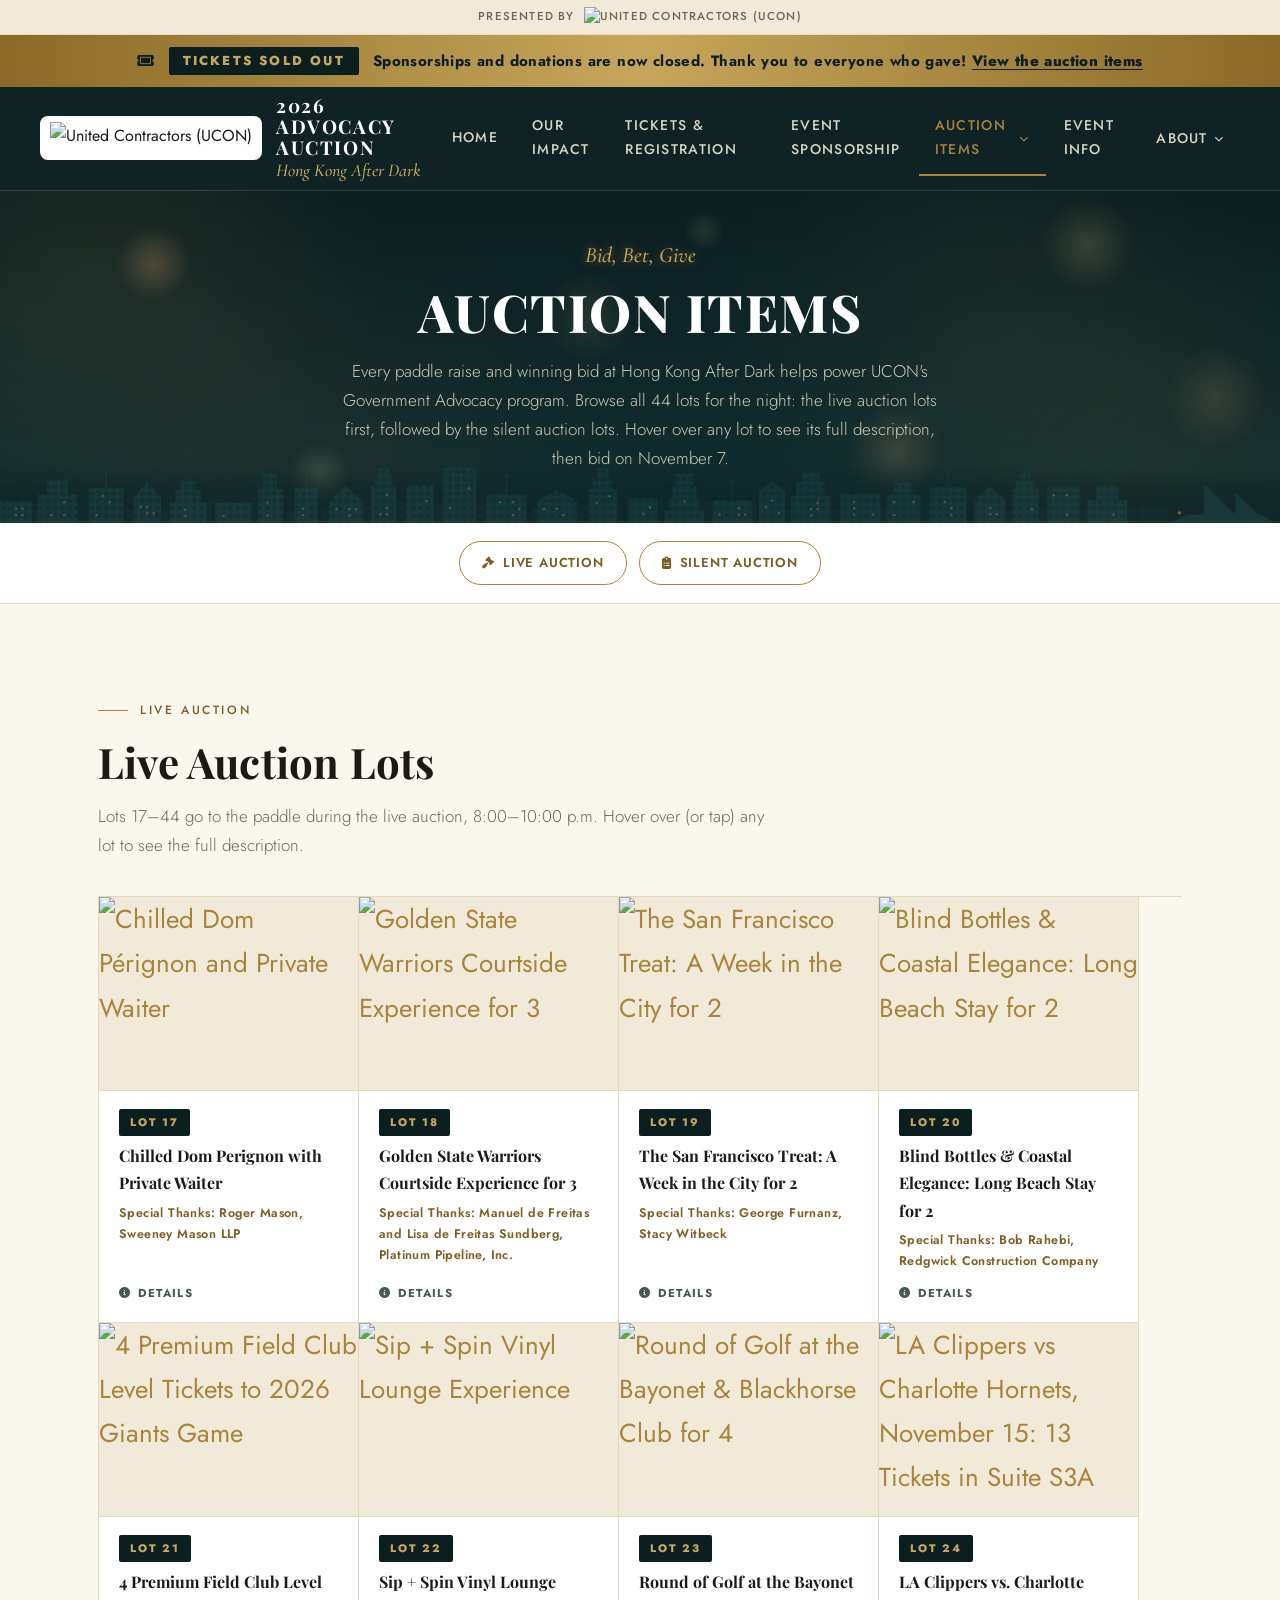
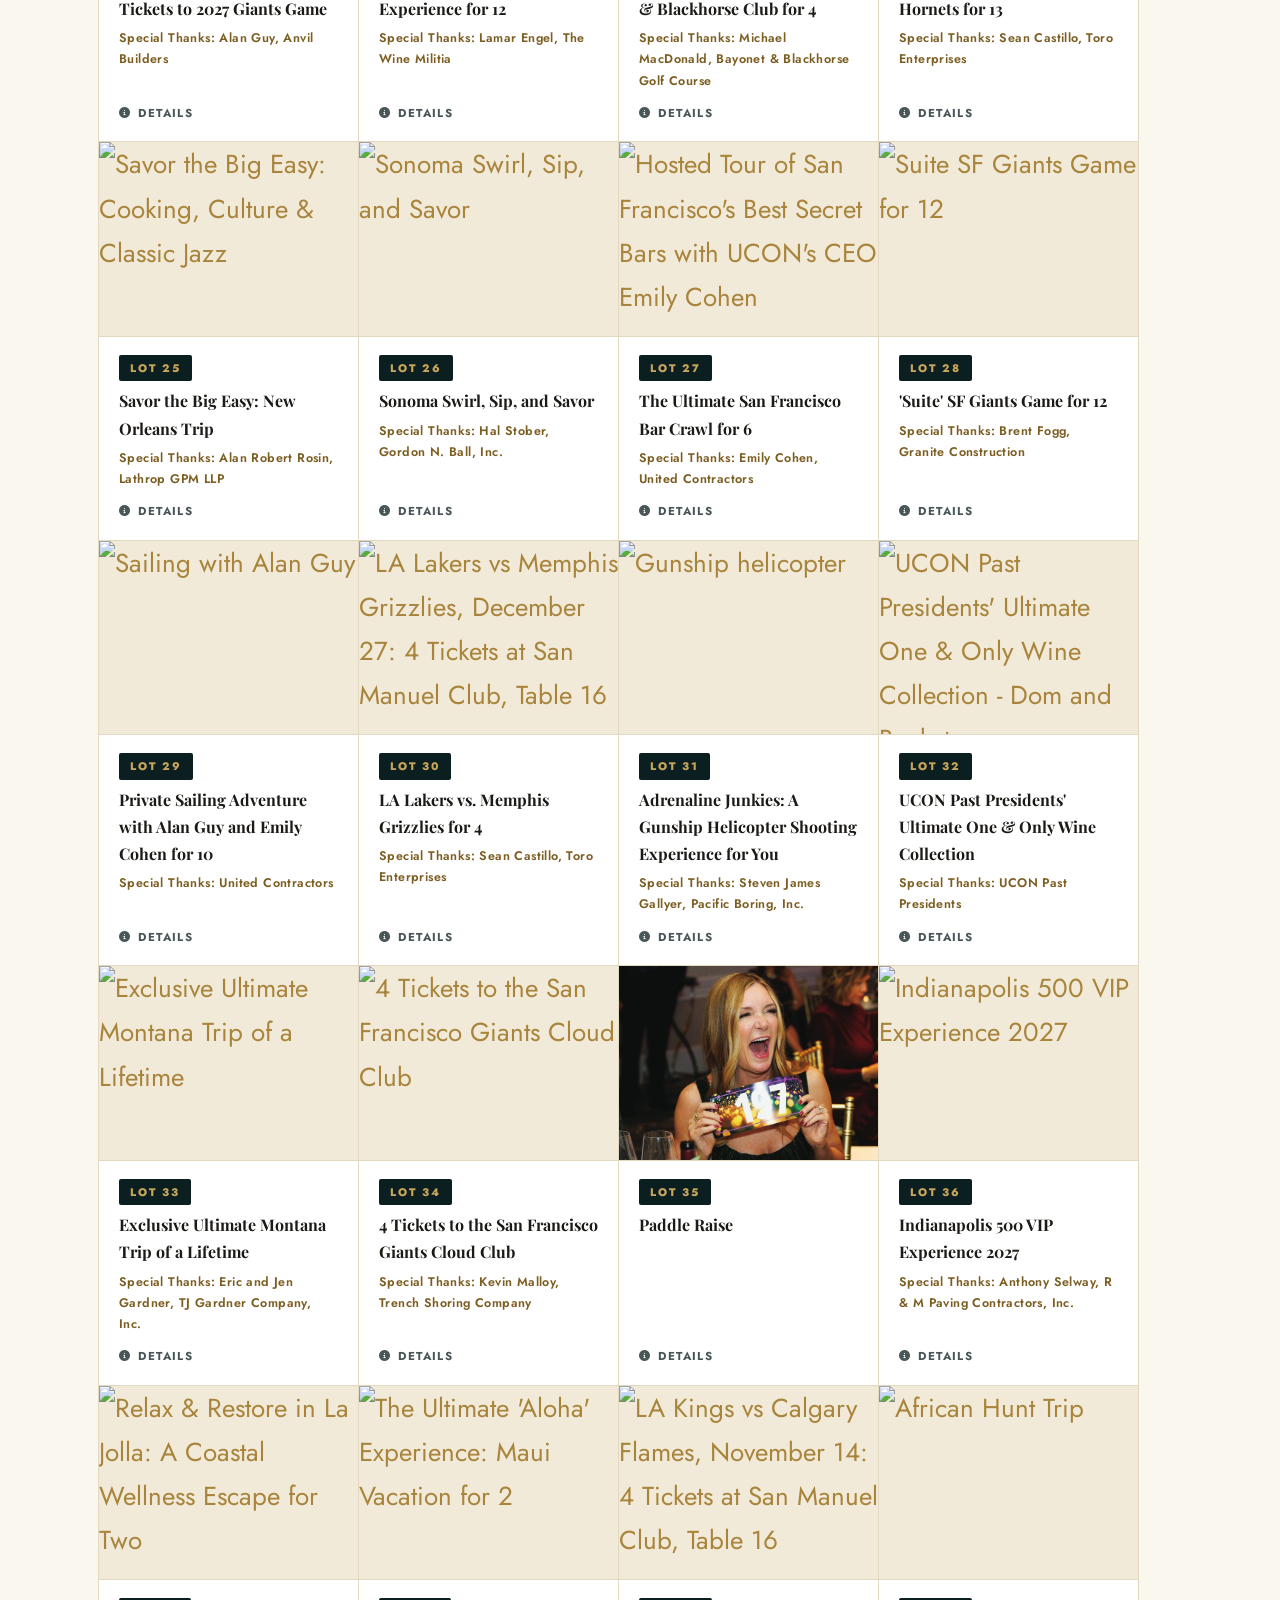
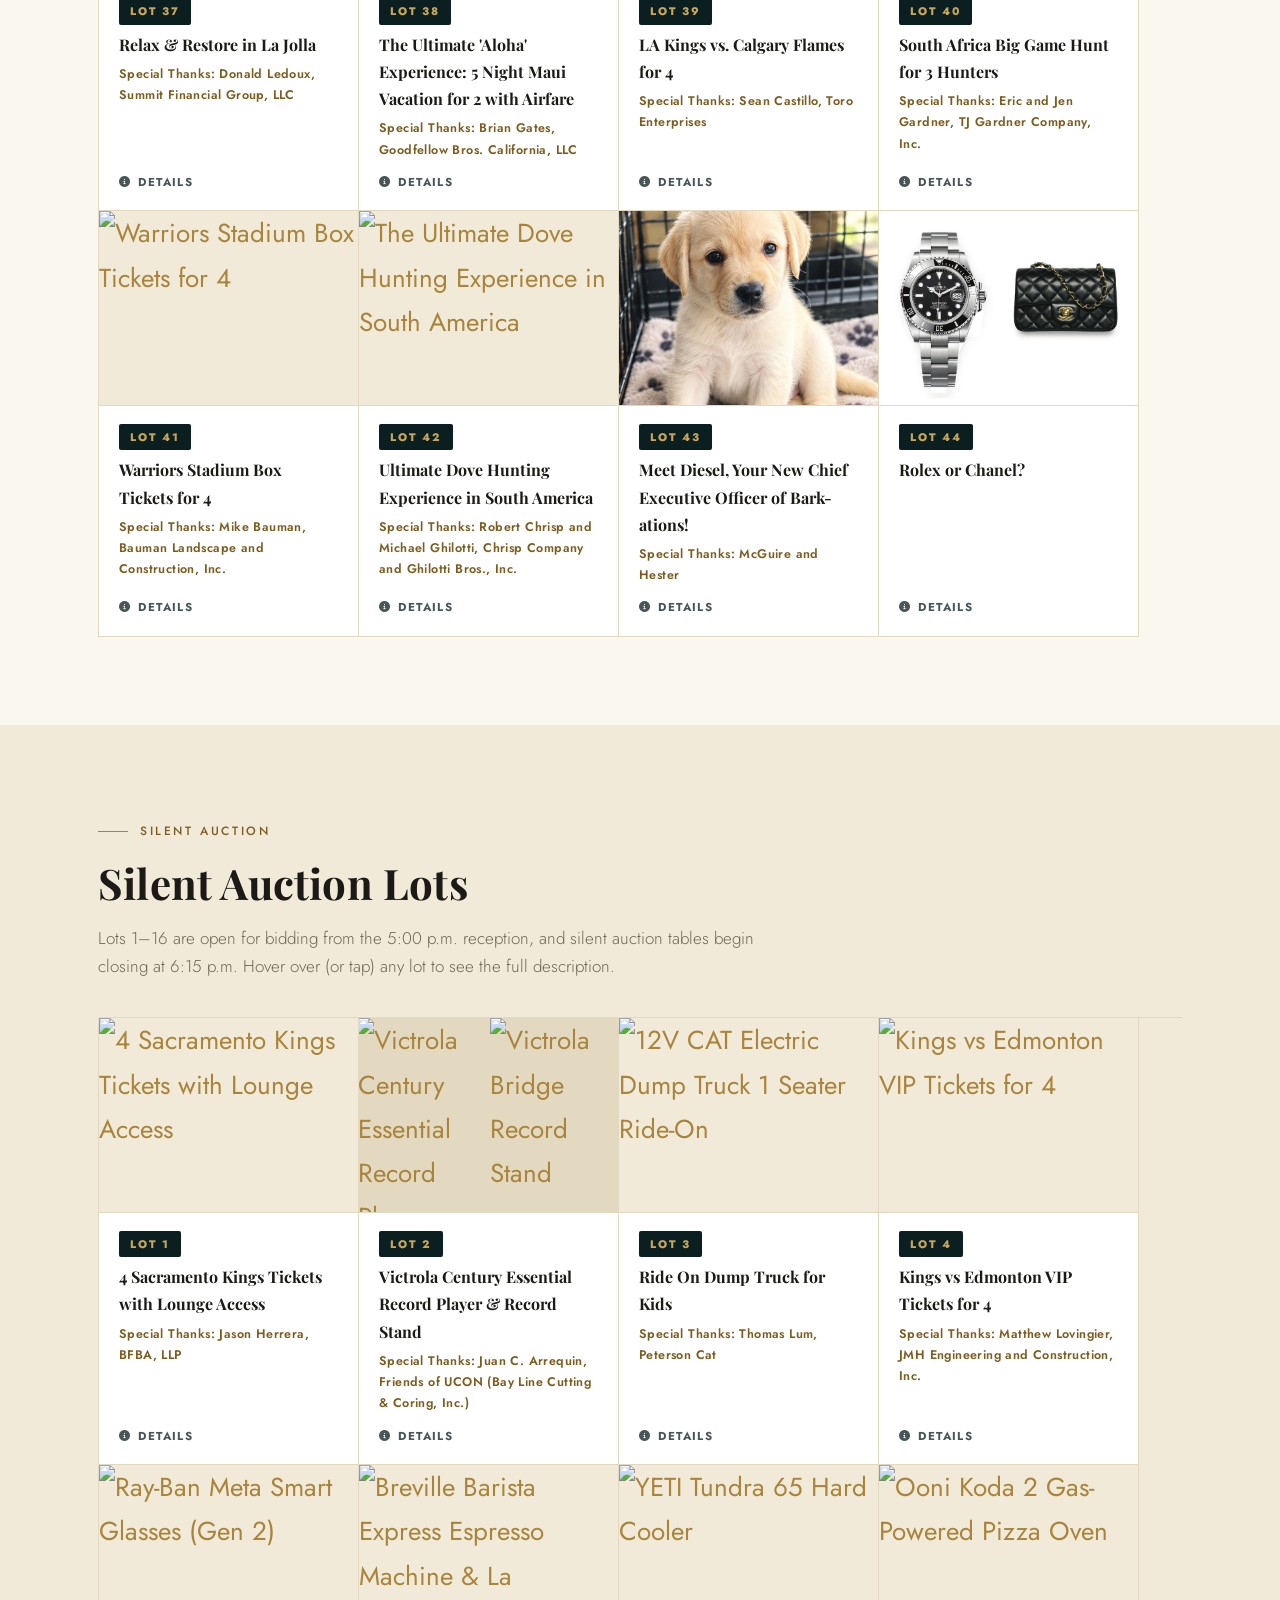
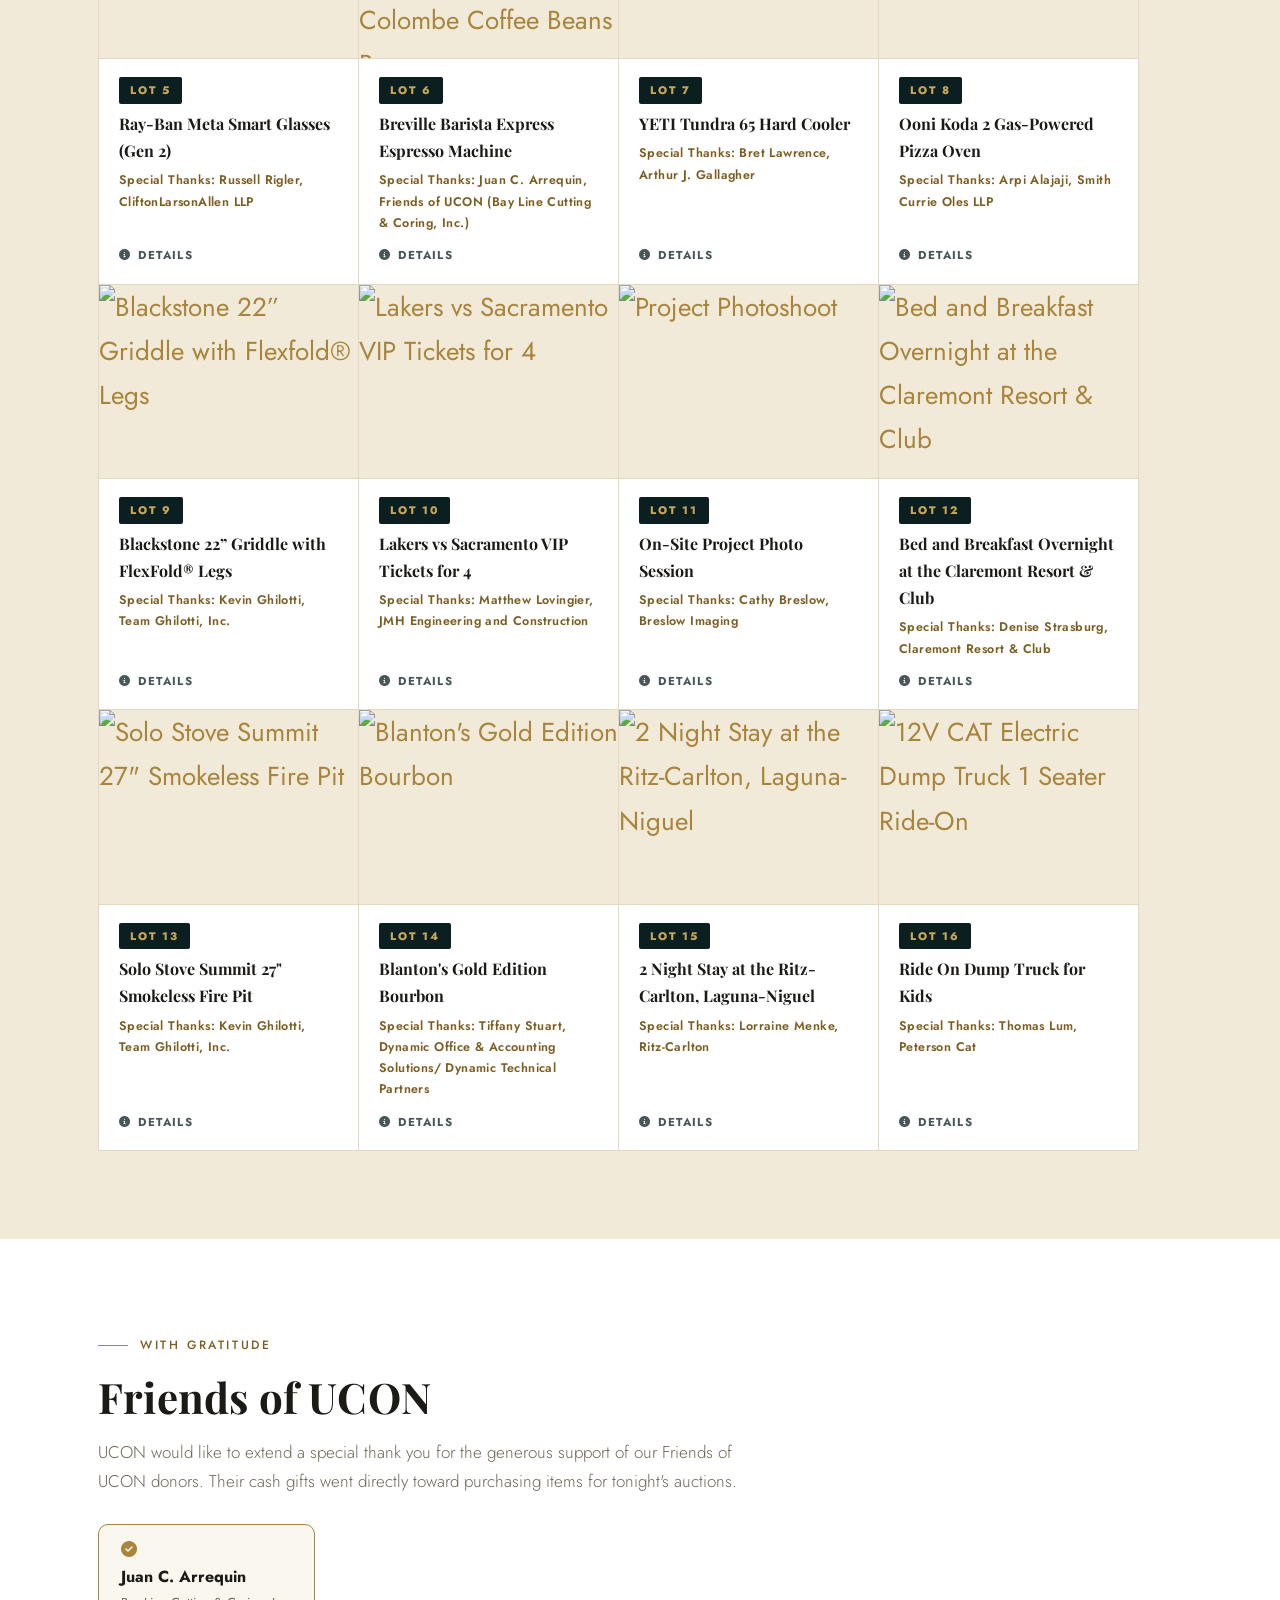
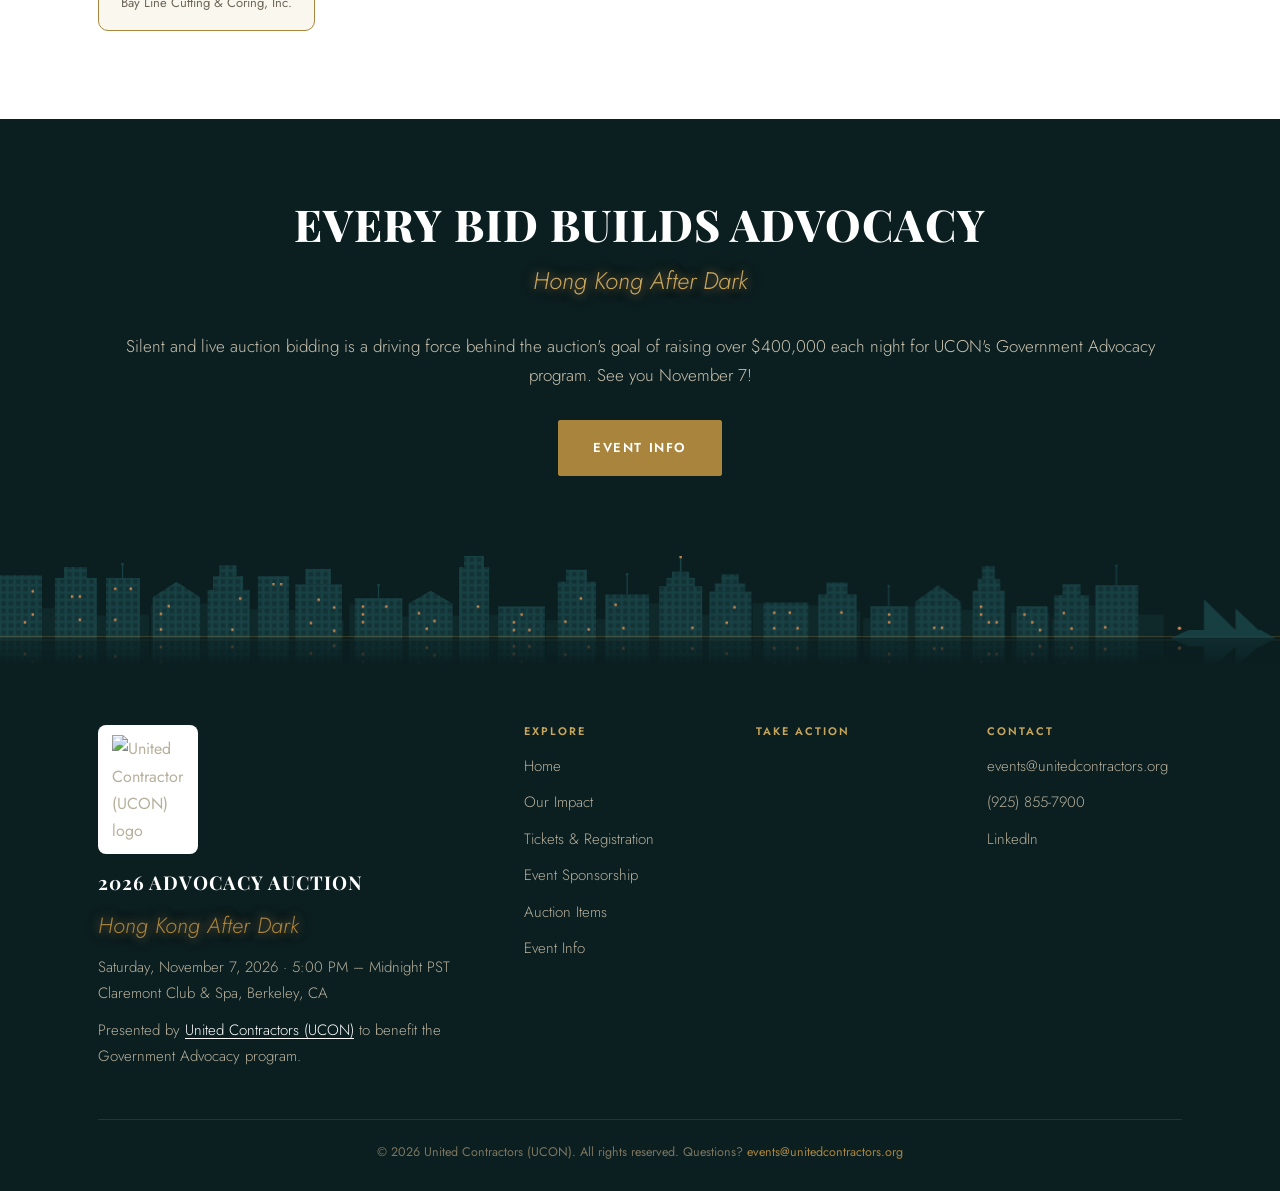
==== commit 9cbaac61: "Update auction-giving.html" ====
--- a/auction-giving.html
+++ b/auction-giving.html
@@ -372,7 +372,7 @@
           <div class="lot-desc" hidden><p>Experience San Francisco like a local. Enjoy a weeklong retreat in a one-bedroom suite at the charming Powell Place, an Edwardian building amongst the historic mansions and hotels in the posh Nob Hill neighborhood. Pop across the street for a drink at the Fairmont, walk up to the Ritz for tea, or take in yoga on the labyrinth at Grace Cathedral. Walking distance to the Union Square district and half a block from California Street’s famous cable car line. Hop the cable car down to the waterfront and enjoy dinner at the Waterbar Restaurant on us!</p><p class="lot-thanks">Special Thanks: George Furnanz, Stacy Witbeck</p></div>
         </div>
                 <div class="item-card lot-card" tabindex="0" data-lot="20" data-title="Blind Bottles & Coastal Elegance: Long Beach Stay for 2">
-          <div class="thumb giv-ph"><i class="fa-solid fa-wine-bottle" aria-hidden="true"></i></div>
+          <div class="thumb"><img src="https://res.cloudinary.com/dhqtiaubo/image/upload/f_auto,q_auto,w_500/v1793741050/Screenshot_2026-01-16_151124_bryqmr.jpg" alt="Blind Bottles &amp; Coastal Elegance: Long Beach Stay for 2" loading="lazy"></div>
           <div class="body"><p class="lbl">Lot 20</p><p class="name">Blind Bottles &amp; Coastal Elegance: Long Beach Stay for 2</p><p class="giv-purchaser">Special Thanks: Bob Rahebi, Redgwick Construction Company</p><span class="lot-hint"><i class="fa-solid fa-circle-info" aria-hidden="true"></i> Details</span></div>
           <div class="lot-desc" hidden><p>Step into a world reserved for the most passionate wine lovers: an intimate evening hosted by Michael Jordan, one of the world’s few Master Sommeliers and Certified Wine Educators. Through a private blind tasting and a chef-prepared dinner, explore exceptional wines without labels and uncover the secrets of terroir and taste.</p><p>This experience for 2 includes:</p><ul><li>Private master class in deductive “blind” tasting at an exclusive location with Master Sommelier and veteran restaurateur Michael Jordan</li><li>Multi-course, chef-driven dinner paired with wines at the famous Sky Room, with sweeping views of the Queen Mary and the California coastline</li><li>An exclusive bottle of extremely high quality, high scoring wine from Michael Jordan’s cellar to enjoy over dinner</li><li>3-night stay (Thursday to Saturday) at the iconic Fairmont Breakers Long Beach in a luxury Fairmont guest room</li><li>Winspire booking &amp; concierge service</li></ul><p>Travel dates will be coordinated based on the winning bidder’s availability and Michael Jordan’s schedule; all experiences take place Thursday through Sunday. Blackout dates include the week of major US holidays and major local events. All participants must be 21 or older.</p><p class="lot-thanks">Special Thanks: Bob Rahebi, Redgwick Construction Company</p></div>
         </div>
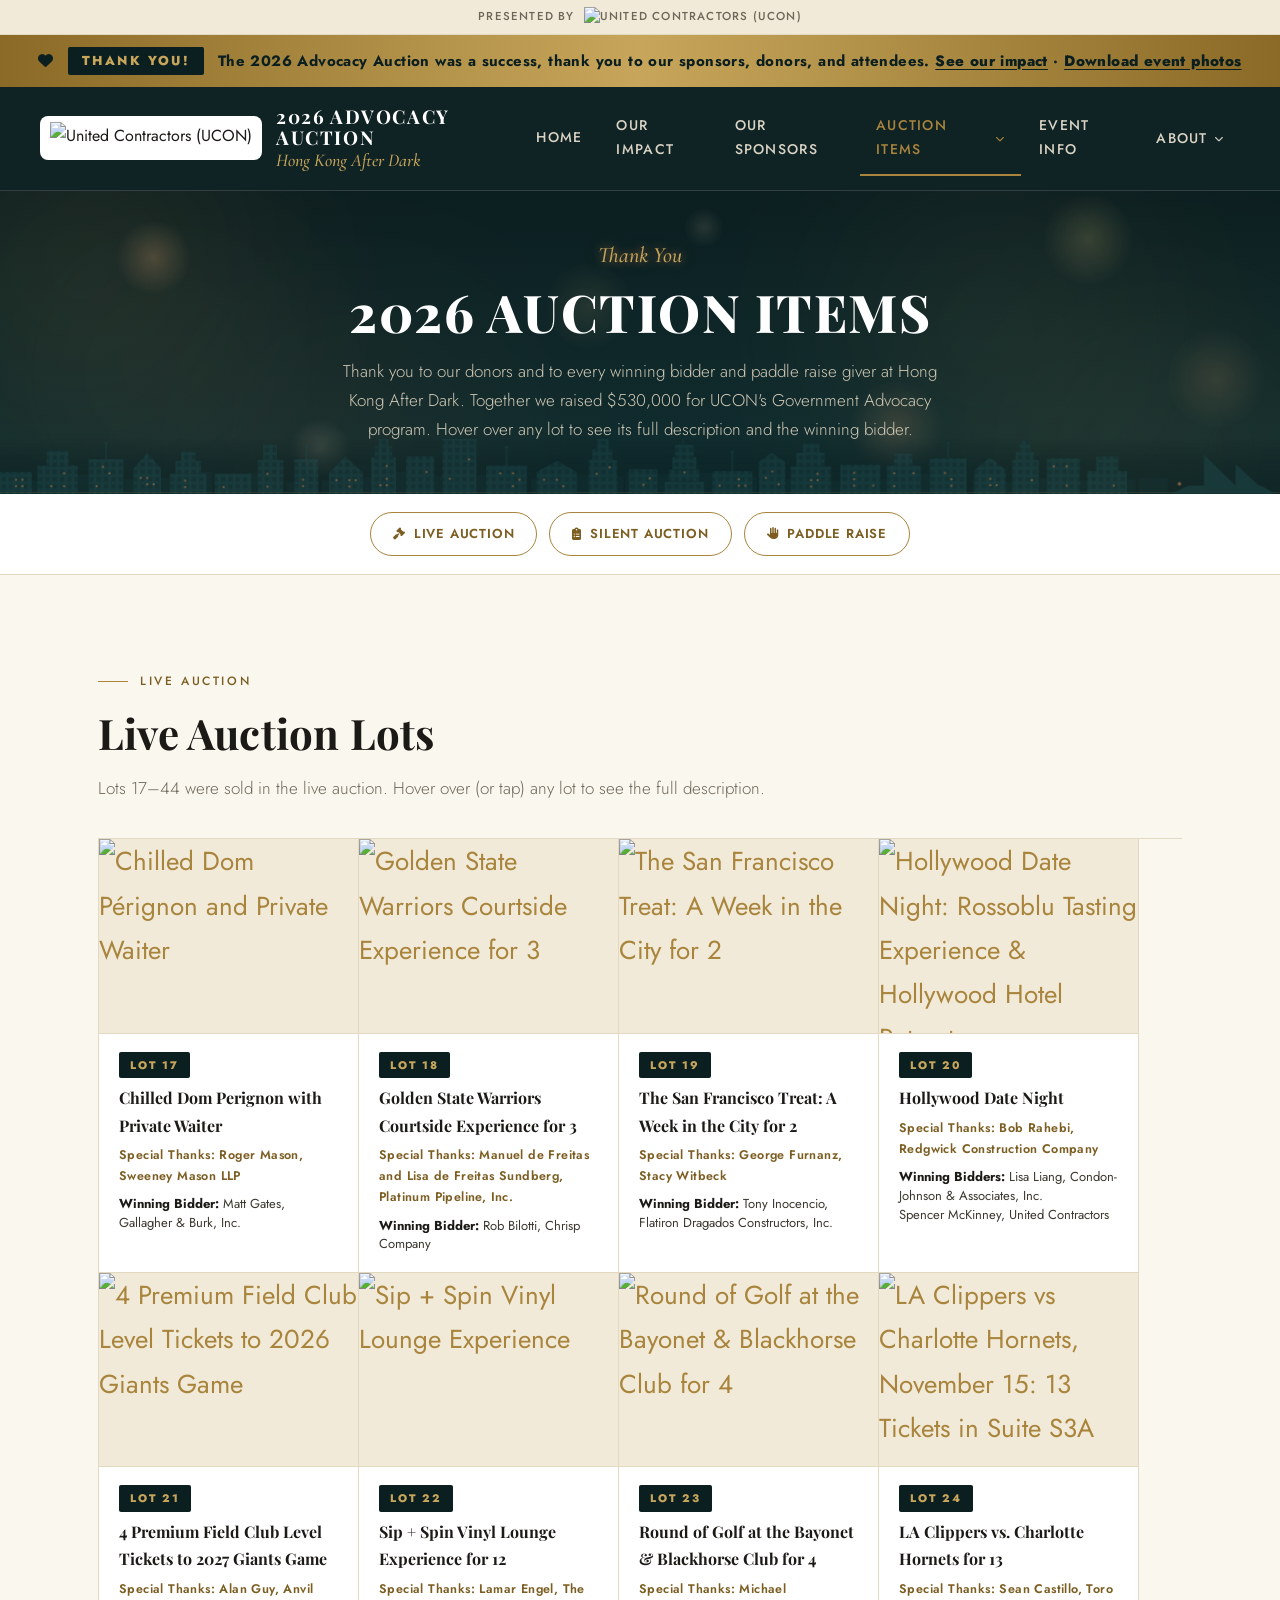
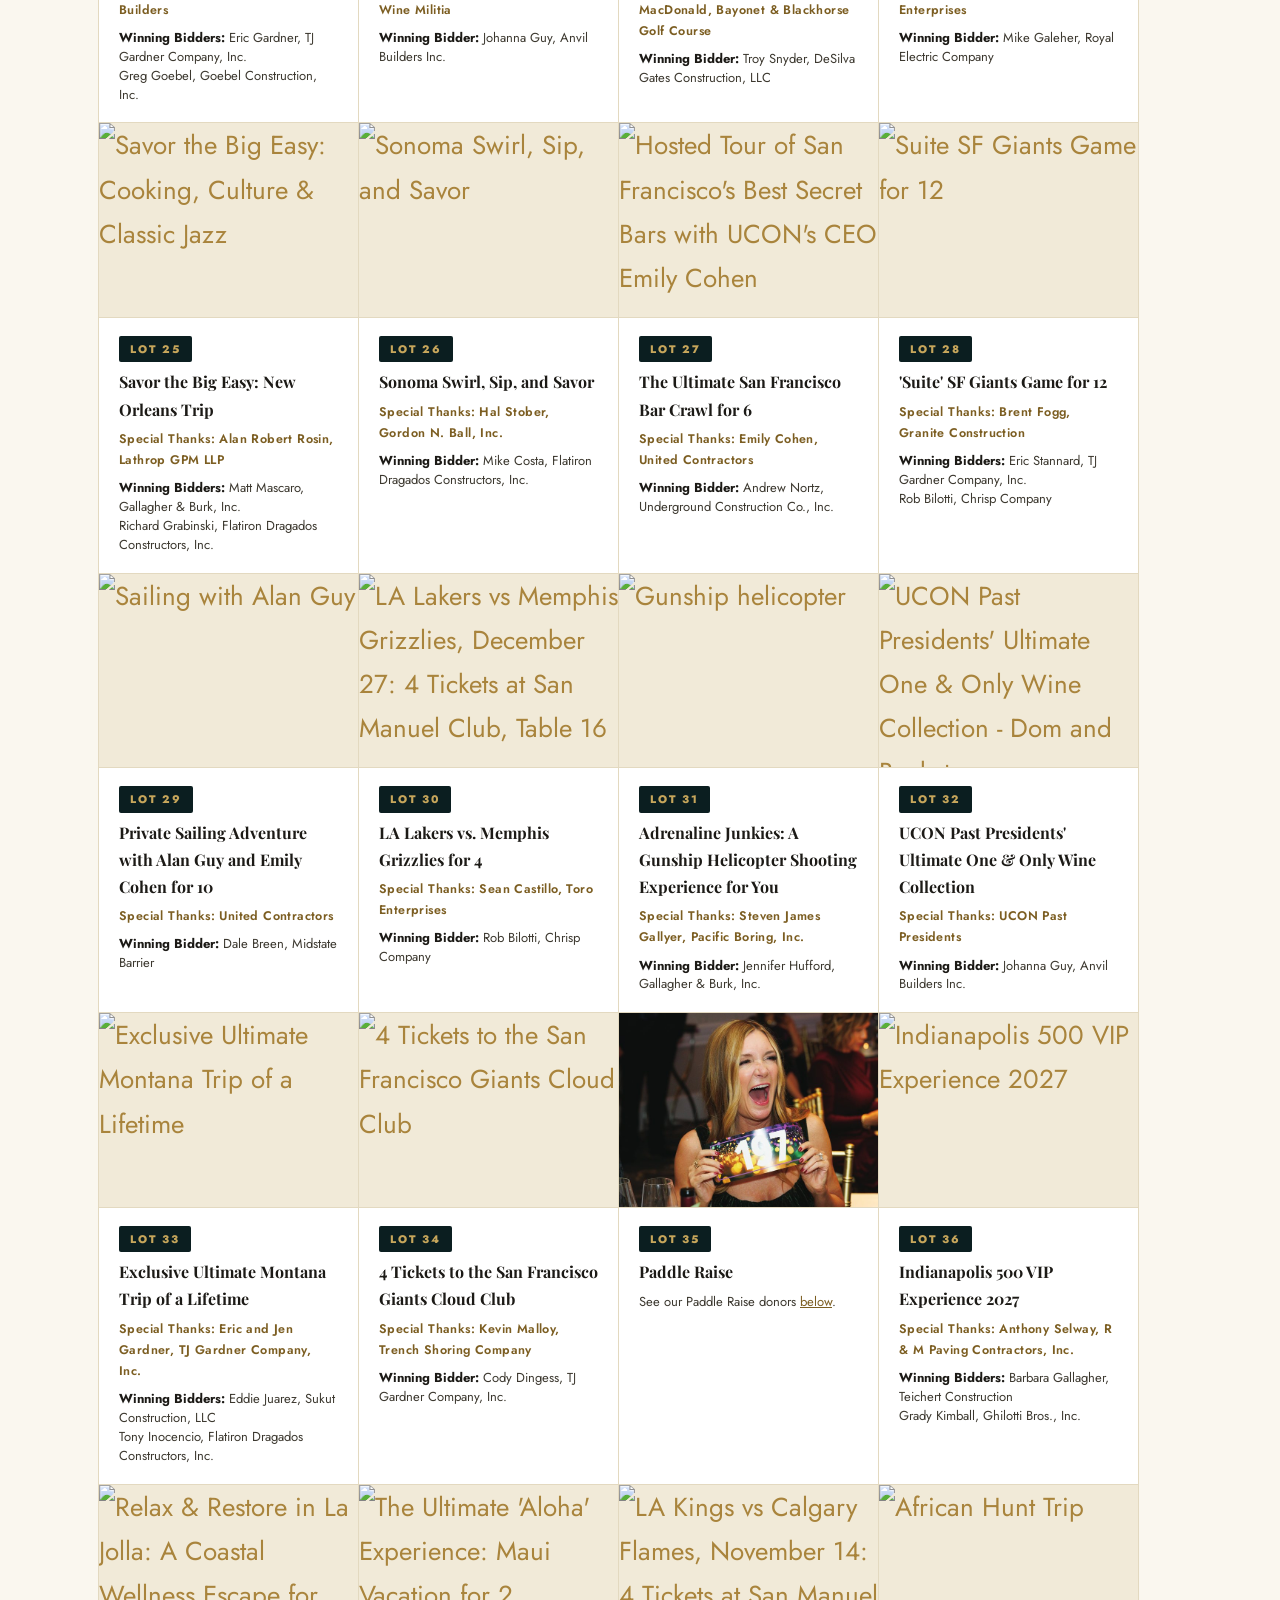
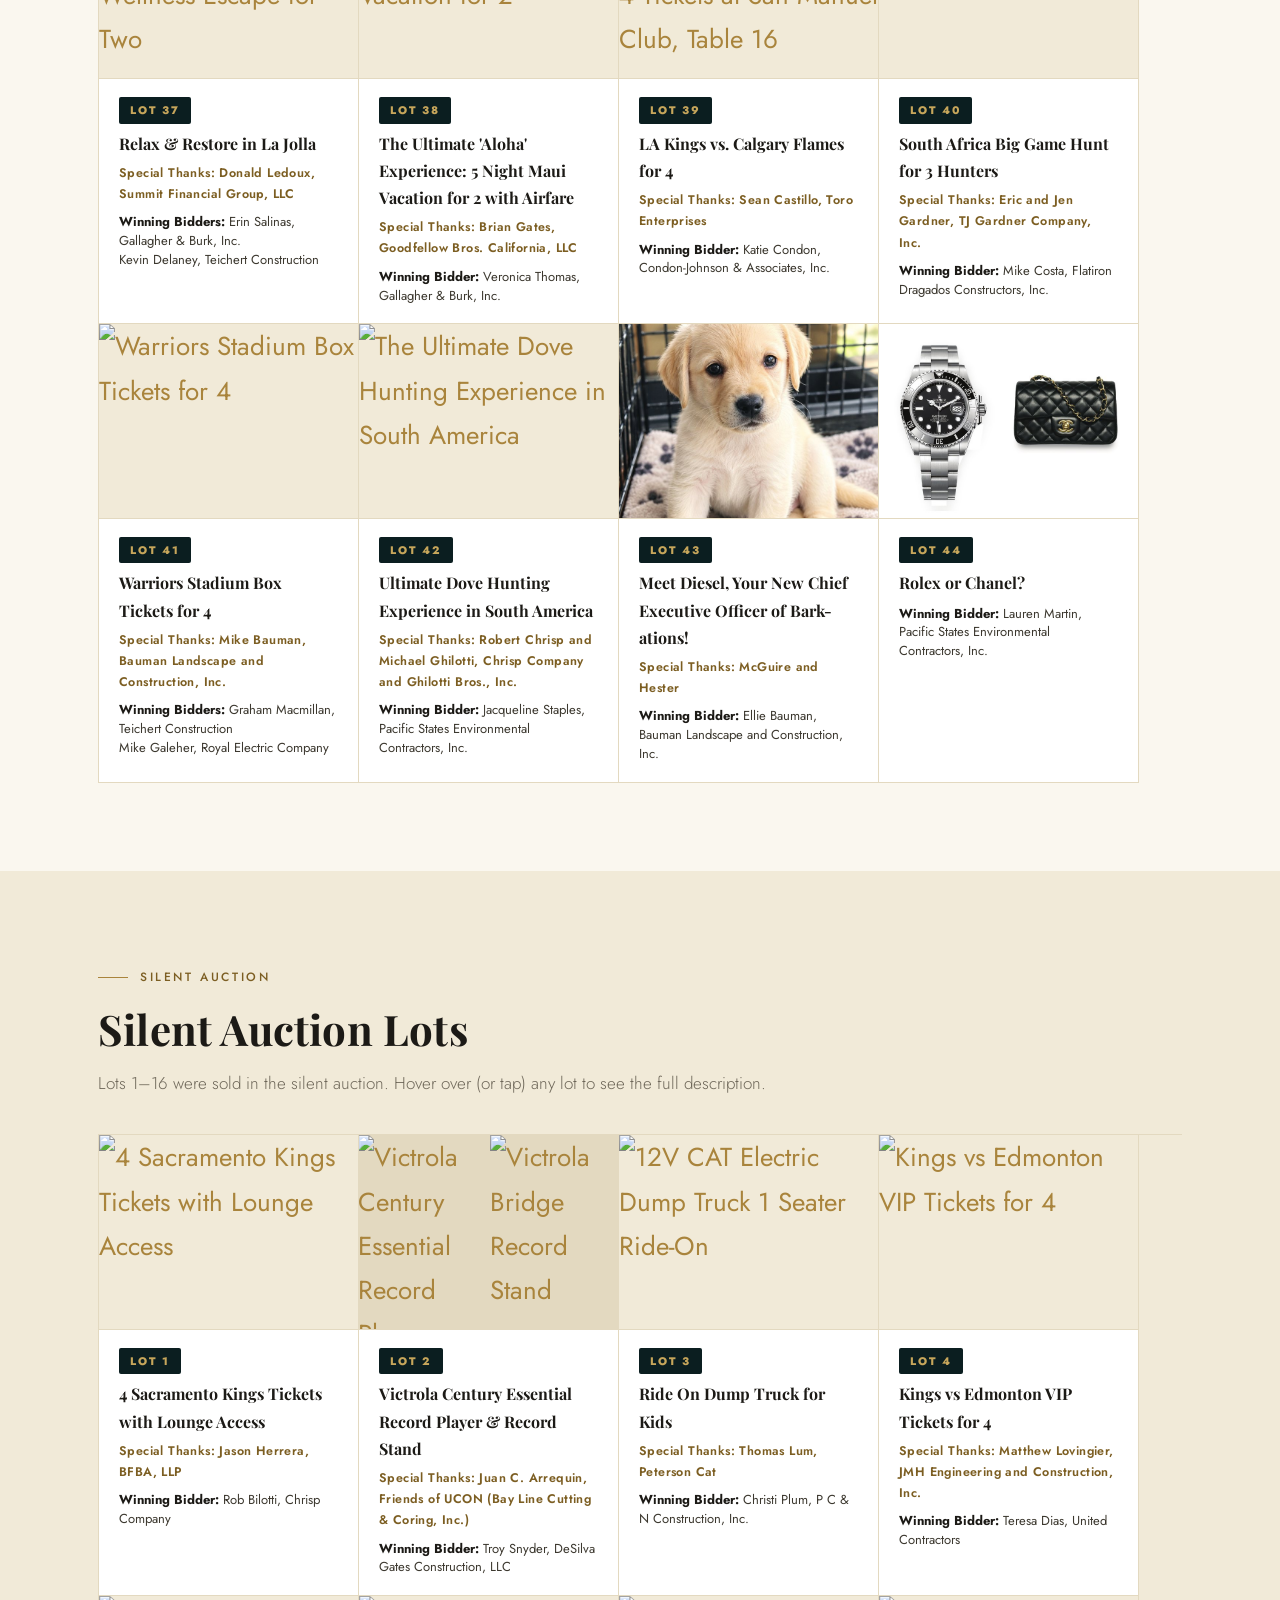
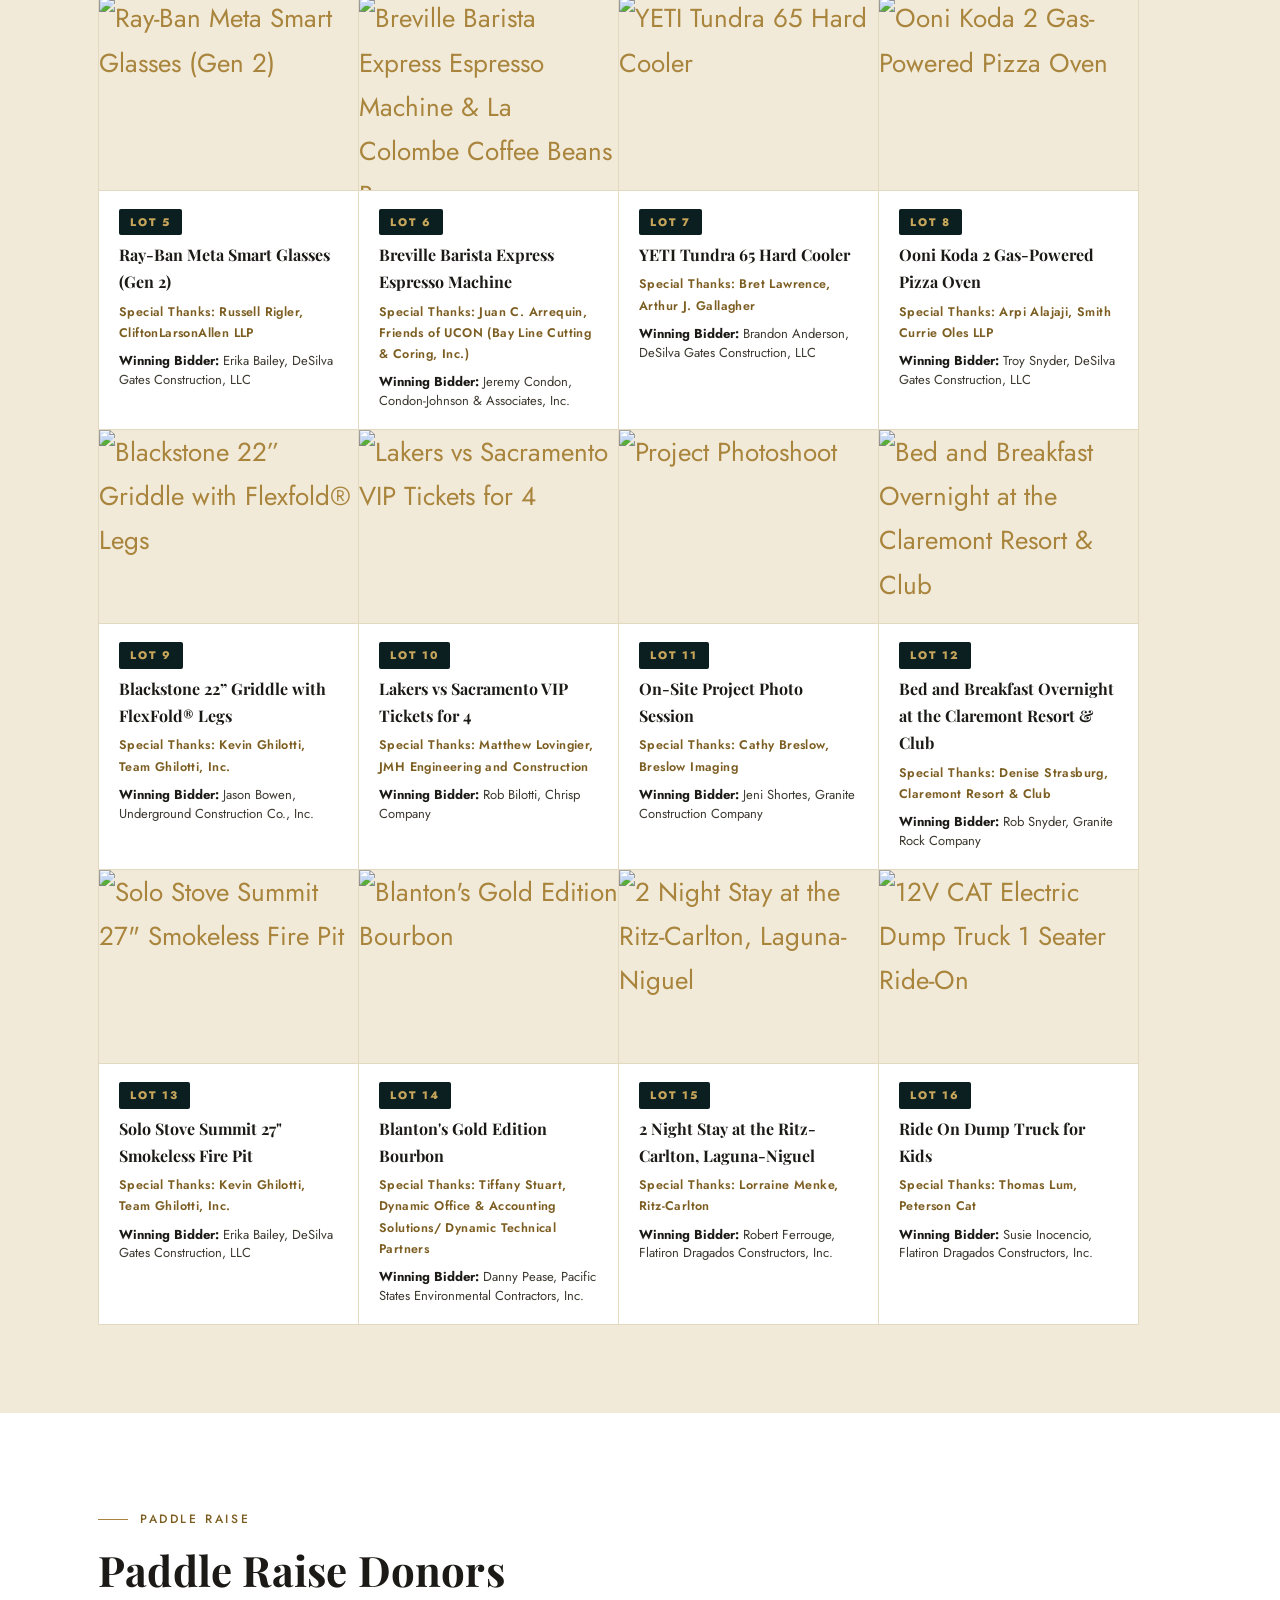
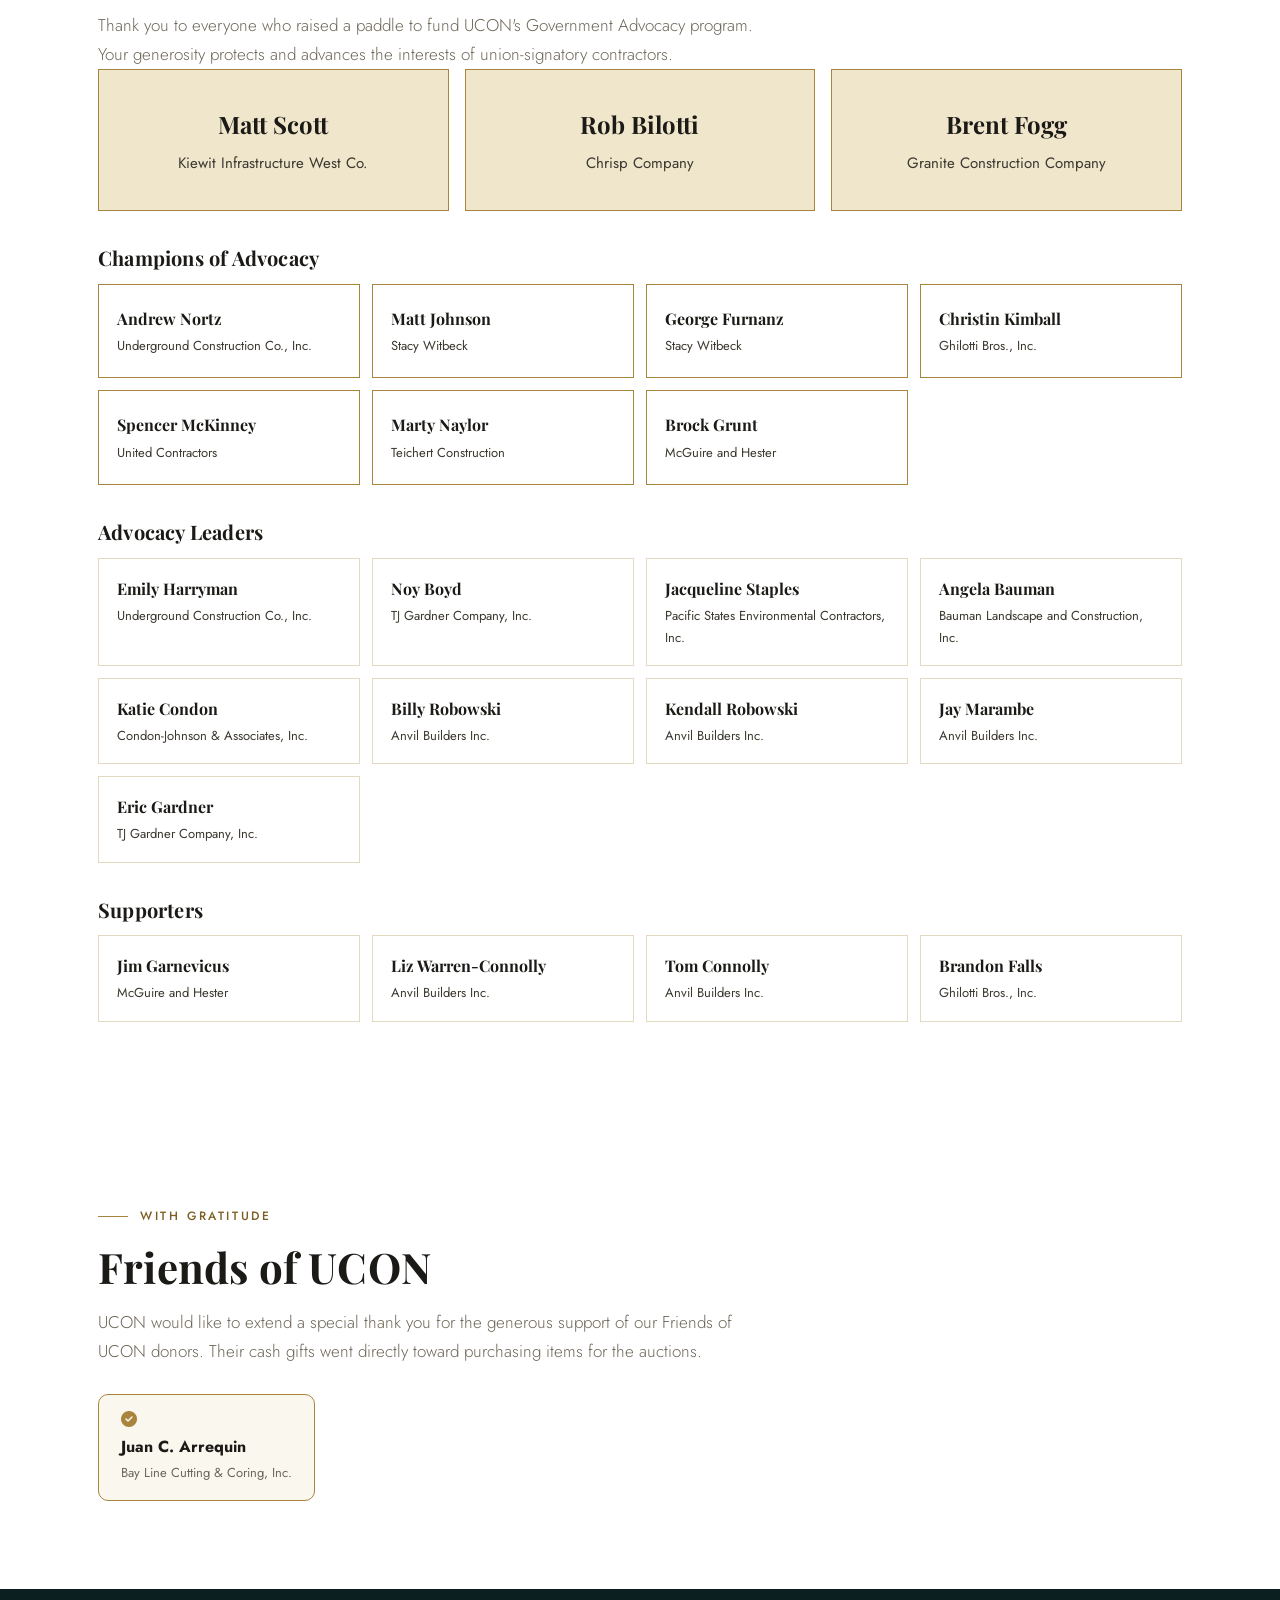
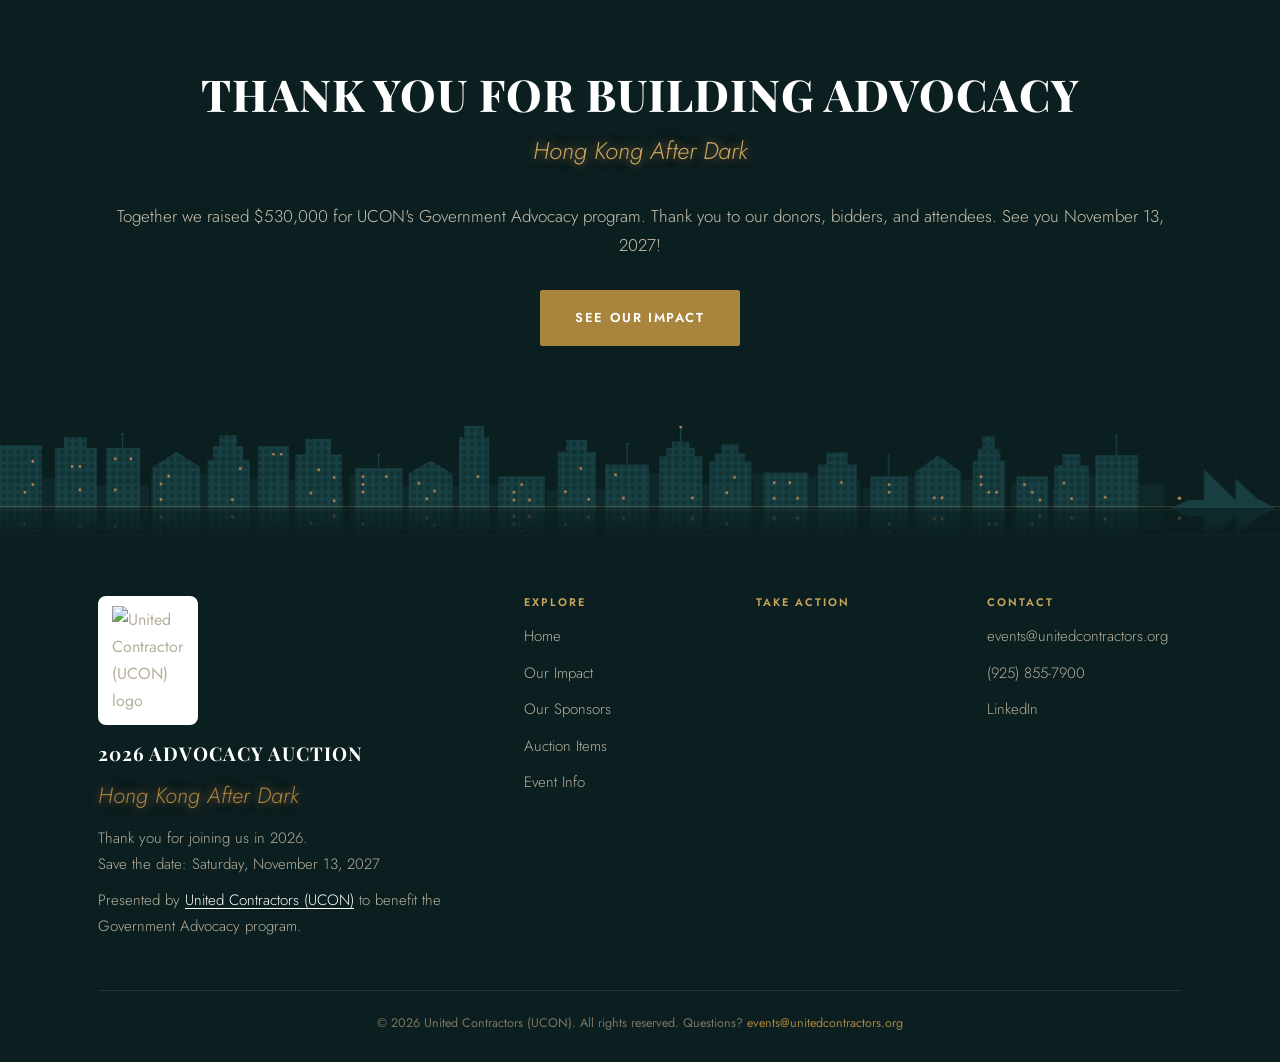
==== commit 11ca0b28: "Post-Event Update" ====
--- a/auction-giving.html
+++ b/auction-giving.html
@@ -4,17 +4,17 @@
 <meta charset="UTF-8">
 <meta name="viewport" content="width=device-width, initial-scale=1.0">
 <title>Auction Items | 2026 UCON Advocacy Auction | Hong Kong After Dark</title>
-<meta name="description" content="Browse all 44 lots up for bid at the 2026 UCON Advocacy Auction, live and silent, with lot numbers and full descriptions.">
+<meta name="description" content="Thank you to our donors and winning bidders. Browse the 44 lots from the 2026 UCON Advocacy Auction, live and silent, with winners and full descriptions.">
 <!-- TODO once a domain is live: add <link rel="canonical" href="https://REPLACE-WITH-DOMAIN/auction-giving.html"> and set og:url below -->
 <meta property="og:type" content="website">
 <meta property="og:site_name" content="2026 UCON Advocacy Auction">
 <meta property="og:title" content="Auction Items | 2026 UCON Advocacy Auction">
-<meta property="og:description" content="Browse all 44 lots up for bid at the 2026 UCON Advocacy Auction, live and silent, with lot numbers and full descriptions.">
-<meta property="og:image" content="https://res.cloudinary.com/dhqtiaubo/image/upload/f_auto,q_auto,w_1200/v1784321325/UCON-2025-Advocacy-Auction-201-2473_n0xrlq.jpg">
+<meta property="og:description" content="Thank you to our donors and winning bidders. Browse the 44 lots from the 2026 UCON Advocacy Auction, live and silent, with winners and full descriptions.">
+<meta property="og:image" content="https://res.cloudinary.com/dhqtiaubo/image/upload/f_auto,q_auto,w_1200/v1794252850/UCON-2026-AnnualAuction-325-3117_hc59tw.jpg">
 <meta name="twitter:card" content="summary_large_image">
 <meta name="twitter:title" content="Auction Items | 2026 UCON Advocacy Auction">
-<meta name="twitter:description" content="Browse all 44 live and silent auction lots.">
-<meta name="twitter:image" content="https://res.cloudinary.com/dhqtiaubo/image/upload/f_auto,q_auto,w_1200/v1784321325/UCON-2025-Advocacy-Auction-201-2473_n0xrlq.jpg">
+<meta name="twitter:description" content="Thank you to our donors and winning bidders at the 2026 Advocacy Auction.">
+<meta name="twitter:image" content="https://res.cloudinary.com/dhqtiaubo/image/upload/f_auto,q_auto,w_1200/v1794252850/UCON-2026-AnnualAuction-325-3117_hc59tw.jpg">
 <link rel="icon" href="img/favicon.svg" type="image/svg+xml">
 <link rel="icon" href="img/favicon.ico" sizes="any">
 <link rel="apple-touch-icon" href="img/apple-touch-icon.png">
@@ -36,6 +36,20 @@
 .giv-fou-donor span{font-weight:700;color:var(--ink);}
 .giv-fou-donor small{color:var(--mut);font-size:13px;}
 .giv-purchaser{font-family:var(--font-body);font-size:12.5px;font-weight:600;letter-spacing:.4px;color:var(--goldD);margin-top:6px;}
+.giv-winner{font-family:var(--font-body);font-size:13px;line-height:1.45;color:var(--ink2);margin-top:8px;}
+.giv-winner strong{color:var(--ink);}
+.giv-winner a{color:var(--goldD);text-decoration:underline;}
+.giv-pr-tier{font-family:var(--font-head);font-size:20px;font-weight:700;color:var(--ink);margin:36px 0 14px;}
+.giv-pr-top{display:grid;grid-template-columns:repeat(3,1fr);gap:16px;}
+.giv-pr-card{background:var(--paper);border:1px solid var(--line);padding:16px 18px;font-family:var(--font-body);}
+.giv-pr-card b{display:block;font-family:var(--font-head);font-size:16px;color:var(--ink);}
+.giv-pr-card span{display:block;font-size:13px;color:var(--ink2);margin-top:3px;}
+.giv-pr-top .giv-pr-card{background:var(--goldL);border:1px solid var(--gold);text-align:center;padding:34px 20px;}
+.giv-pr-top .giv-pr-card b{font-size:24px;}
+.giv-pr-top .giv-pr-card span{font-size:15px;margin-top:6px;}
+.giv-pr-grid{display:grid;grid-template-columns:repeat(auto-fill,minmax(230px,1fr));gap:12px;}
+.giv-pr-grid.mid .giv-pr-card{padding:20px 18px;border-color:var(--gold);}
+@media(max-width:700px){.giv-pr-top{grid-template-columns:1fr;}}
 .giv-donate-inner{display:flex;flex-direction:column;gap:22px;align-items:flex-start;max-width:720px;margin-top:40px;}
 .giv-form-btns{display:flex;flex-wrap:wrap;gap:14px;justify-content:center;}
 .giv-donate-cta{display:inline-flex;align-items:center;gap:10px;}
@@ -78,7 +92,7 @@
   </div>
 </div>
 <header id="site-header">
-<div class="soldout-bar"><i class="fa-solid fa-ticket" aria-hidden="true"></i><strong>Tickets Sold Out</strong><span>Sponsorships and donations are now closed. Thank you to everyone who gave! <a href="auction-giving.html">View the auction items</a></span></div>
+<div class="soldout-bar"><i class="fa-solid fa-heart" aria-hidden="true"></i><strong>Thank You!</strong><span>The 2026 Advocacy Auction was a success, thank you to our sponsors, donors, and attendees. <a href="impact.html">See our impact</a> &middot; <a href="https://www.breslowimaging.com/Business/United-Contractors/2026-Advocacy-Auction-Master-Gallery/n-vNmzH2" target="_blank" rel="noopener">Download event photos</a></span></div>
   <nav>
     <a href="index.html" class="nav-logo" aria-label="2026 UCON Advocacy Auction home">
       <img class="nav-logo-mark" src="https://res.cloudinary.com/dhqtiaubo/image/upload/f_auto,q_auto,w_120/v1784826013/UnitedContractorsLogo_zf9ekd_ietzxc.png" alt="United Contractors (UCON)" loading="eager">
@@ -87,8 +101,7 @@
     <div class="nav-links">
       <div class="nav-item"><a href="index.html" class="nav-btn">Home</a></div>
       <div class="nav-item"><a href="impact.html" class="nav-btn">Our Impact</a></div>
-      <div class="nav-item"><a href="tickets.html" class="nav-btn">Tickets &amp; Registration</a></div>
-      <div class="nav-item"><a href="sponsorship.html" class="nav-btn">Event Sponsorship</a></div>
+      <div class="nav-item"><a href="sponsorship.html" class="nav-btn">Our Sponsors</a></div>
       <div class="nav-item nav-dropdown">
         <a href="auction-giving.html" class="nav-btn nav-dropdown-toggle active" aria-haspopup="true" aria-expanded="false">Auction Items<span class="nav-dropdown-chev-btn" role="button" tabindex="0" aria-label="Toggle Auction Items submenu" aria-expanded="false"><i class="fa-solid fa-chevron-down nav-dropdown-chev" aria-hidden="true"></i></span></a>
         <div class="nav-dropdown-menu">
@@ -113,8 +126,7 @@
   <div class="mobile-menu" id="mobileMenu">
     <a href="index.html">Home</a>
     <a href="impact.html">Our Impact</a>
-    <a href="tickets.html">Tickets &amp; Registration</a>
-    <a href="sponsorship.html">Event Sponsorship</a>
+    <a href="sponsorship.html">Our Sponsors</a>
     <a href="auction-giving.html" class="mobile-menu-label">Auction Items</a>
     <a href="auction-giving.html#live-auction">Live Auction</a>
     <a href="auction-giving.html#silent-auction">Silent Auction</a>
@@ -130,7 +142,7 @@
 
   <!-- PAGE HERO -->
   <section class="page-hero">
-    <img class="page-hero-bg-img" src="https://res.cloudinary.com/dhqtiaubo/image/upload/f_auto,q_auto,w_1920/v1784321457/UCON-2025-Advocacy-Auction-307-2119_fqzwv3.jpg" alt="" loading="eager">
+    <img class="page-hero-bg-img" src="https://res.cloudinary.com/dhqtiaubo/image/upload/f_auto,q_auto,w_1920/v1794252830/UCON-2026-AnnualAuction-322-3114_dfgcw0.jpg" alt="" loading="eager">
     <div class="page-hero-scrim" aria-hidden="true"></div>
     <div class="page-hero-glow a" aria-hidden="true"></div>
     <div class="page-hero-glow b" aria-hidden="true"></div>
@@ -138,9 +150,9 @@
     <div class="page-hero-glow d" aria-hidden="true"></div>
     <div class="page-hero-glow e" aria-hidden="true"></div>
     <div class="page-hero-content">
-      <span class="eyebrow script">Bid, Bet, Give</span>
-      <h1>Auction Items</h1>
-      <p>Every paddle raise and winning bid at Hong Kong After Dark helps power UCON's Government Advocacy program. Browse all 44 lots for the night: the live auction lots first, followed by the silent auction lots. Hover over any lot to see its full description, then bid on November 7.</p>
+      <span class="eyebrow script">Thank You</span>
+      <h1>2026 Auction Items</h1>
+      <p>Thank you to our donors and to every winning bidder and paddle raise giver at Hong Kong After Dark. Together we raised $530,000 for UCON's Government Advocacy program. Hover over any lot to see its full description and the winning bidder.</p>
     </div>
 
     <div class="hero-skyline" aria-hidden="true">
@@ -346,6 +358,7 @@
     <div class="container giv-jump-nav-inner">
       <a href="#live-auction" class="giv-jump-btn"><i class="fa-solid fa-gavel" aria-hidden="true"></i> Live Auction</a>
       <a href="#silent-auction" class="giv-jump-btn"><i class="fa-solid fa-clipboard-list" aria-hidden="true"></i> Silent Auction</a>
+      <a href="#paddle-raise" class="giv-jump-btn"><i class="fa-solid fa-hand" aria-hidden="true"></i> Paddle Raise</a>
     </div>
   </div>
 
@@ -354,146 +367,146 @@
     <div class="container">
       <div class="section-label"><span class="dot"></span><span>Live Auction</span></div>
       <h2 class="section-title">Live Auction Lots</h2>
-      <p class="section-sub">Lots 17&ndash;44 go to the paddle during the live auction, 8:00&ndash;10:00 p.m. Hover over (or tap) any lot to see the full description.</p>
+      <p class="section-sub">Lots 17&ndash;44 were sold in the live auction. Hover over (or tap) any lot to see the full description.</p>
       <div class="item-grid">
         <div class="item-card lot-card" tabindex="0" data-lot="17" data-title="Chilled Dom Perignon with Private Waiter">
           <div class="thumb"><img src="https://res.cloudinary.com/dhqtiaubo/image/upload/f_auto,q_auto,w_500/v1785537074/dom_perignon_c7js2t.jpg" alt="Chilled Dom P&eacute;rignon and Private Waiter" loading="lazy"></div>
-          <div class="body"><p class="lbl">Lot 17</p><p class="name">Chilled Dom Perignon with Private Waiter</p><p class="giv-purchaser">Special Thanks: Roger Mason, Sweeney Mason LLP</p><span class="lot-hint"><i class="fa-solid fa-circle-info" aria-hidden="true"></i> Details</span></div>
+          <div class="body"><p class="lbl">Lot 17</p><p class="name">Chilled Dom Perignon with Private Waiter</p><p class="giv-purchaser">Special Thanks: Roger Mason, Sweeney Mason LLP</p><p class="giv-winner"><strong>Winning Bidder:</strong> Matt Gates, Gallagher &amp; Burk, Inc.</p></div>
           <div class="lot-desc" hidden><p>Enjoy three bottles of Dom Perignon right now at your table. You will be served by your private waiter, UCON's CEO Emily Cohen, who will uncork and serve you tableside. Includes a commemorative champagne bucket that you get to take home with you.</p><p>Prior winners include:<br>2015 Pacific Boring, Inc.<br>2016 DeSilva Gates Construction<br>2017 Bay Area Concrete Recycling Systems<br>2018 DeSilva Gates Construction<br>2019 Teichert Construction<br>2022 DeSilva Gates Construction<br>2024 Gallagher &amp; Burk, Inc.<br>2025 DeSilva Gates Construction<br>2026 DeSilva Gates Construction</p><p class="lot-thanks">Special Thanks: Roger Mason, Sweeney Mason LLP</p></div>
         </div>
         <div class="item-card lot-card" tabindex="0" data-lot="18" data-title="Golden State Warriors Courtside Experience for 3">
           <div class="thumb"><img src="https://res.cloudinary.com/dhqtiaubo/image/upload/f_auto,q_auto,w_500/v1792533648/Golden_State_Warriors_Courtside_Experience_for_3_auoto9.webp" alt="Golden State Warriors Courtside Experience for 3" loading="lazy"></div>
-          <div class="body"><p class="lbl">Lot 18</p><p class="name">Golden State Warriors Courtside Experience for 3</p><p class="giv-purchaser">Special Thanks: Manuel de Freitas and Lisa de Freitas Sundberg, Platinum Pipeline, Inc.</p><span class="lot-hint"><i class="fa-solid fa-circle-info" aria-hidden="true"></i> Details</span></div>
+          <div class="body"><p class="lbl">Lot 18</p><p class="name">Golden State Warriors Courtside Experience for 3</p><p class="giv-purchaser">Special Thanks: Manuel de Freitas and Lisa de Freitas Sundberg, Platinum Pipeline, Inc.</p><p class="giv-winner"><strong>Winning Bidder:</strong> Rob Bilotti, Chrisp Company</p></div>
           <div class="lot-desc" hidden><p>Enjoy an unforgettable Golden State Warriors experience with 3 courtside seats in Section 2, Row A2, Seats 3–5, just two rows behind the Warriors bench and right next to the team tunnel. Your night begins with VIP entry to Chase Center, where you’ll skip the lines and head straight to the exclusive VIP Chase Club, reserved only for courtside ticketholders. Enjoy all-inclusive food, beer, wine and beverages before, during and after the game, and watch the action up close from some of the best seats in the house. A Warriors Garage parking pass is included.</p><p>Choose your game (coordinated with the donor):<br>Wed, Nov 25, 2026, 7:00 PM vs. Sacramento Kings<br>Sun, Nov 29, 2026, 5:30 PM vs. LA Clippers<br>Wed, Dec 30, 2026, 7:00 PM vs. Houston Rockets<br>Sat, Jan 9, 2027, 5:30 PM vs. Chicago Bulls<br>Fri, March 19, 2027, 7:00 PM vs. Portland Trail Blazers</p><p class="lot-thanks">Special Thanks: Manuel de Freitas and Lisa de Freitas Sundberg, Platinum Pipeline, Inc.</p></div>
         </div>
         <div class="item-card lot-card" tabindex="0" data-lot="19" data-title="The San Francisco Treat: A Week in the City for 2">
           <div class="thumb"><img src="https://res.cloudinary.com/dhqtiaubo/image/upload/f_auto,q_auto,w_500/v1792533648/The_San_Francisco_Treat_-_A_Week_in_the_City_for_2_qi1yag.webp" alt="The San Francisco Treat: A Week in the City for 2" loading="lazy"></div>
-          <div class="body"><p class="lbl">Lot 19</p><p class="name">The San Francisco Treat: A Week in the City for 2</p><p class="giv-purchaser">Special Thanks: George Furnanz, Stacy Witbeck</p><span class="lot-hint"><i class="fa-solid fa-circle-info" aria-hidden="true"></i> Details</span></div>
+          <div class="body"><p class="lbl">Lot 19</p><p class="name">The San Francisco Treat: A Week in the City for 2</p><p class="giv-purchaser">Special Thanks: George Furnanz, Stacy Witbeck</p><p class="giv-winner"><strong>Winning Bidder:</strong> Tony Inocencio, Flatiron Dragados Constructors, Inc.</p></div>
           <div class="lot-desc" hidden><p>Experience San Francisco like a local. Enjoy a weeklong retreat in a one-bedroom suite at the charming Powell Place, an Edwardian building amongst the historic mansions and hotels in the posh Nob Hill neighborhood. Pop across the street for a drink at the Fairmont, walk up to the Ritz for tea, or take in yoga on the labyrinth at Grace Cathedral. Walking distance to the Union Square district and half a block from California Street’s famous cable car line. Hop the cable car down to the waterfront and enjoy dinner at the Waterbar Restaurant on us!</p><p class="lot-thanks">Special Thanks: George Furnanz, Stacy Witbeck</p></div>
         </div>
-                <div class="item-card lot-card" tabindex="0" data-lot="20" data-title="Blind Bottles & Coastal Elegance: Long Beach Stay for 2">
-          <div class="thumb"><img src="https://res.cloudinary.com/dhqtiaubo/image/upload/f_auto,q_auto,w_500/v1793741050/Screenshot_2026-01-16_151124_bryqmr.jpg" alt="Blind Bottles &amp; Coastal Elegance: Long Beach Stay for 2" loading="lazy"></div>
-          <div class="body"><p class="lbl">Lot 20</p><p class="name">Blind Bottles &amp; Coastal Elegance: Long Beach Stay for 2</p><p class="giv-purchaser">Special Thanks: Bob Rahebi, Redgwick Construction Company</p><span class="lot-hint"><i class="fa-solid fa-circle-info" aria-hidden="true"></i> Details</span></div>
-          <div class="lot-desc" hidden><p>Step into a world reserved for the most passionate wine lovers: an intimate evening hosted by Michael Jordan, one of the world’s few Master Sommeliers and Certified Wine Educators. Through a private blind tasting and a chef-prepared dinner, explore exceptional wines without labels and uncover the secrets of terroir and taste.</p><p>This experience for 2 includes:</p><ul><li>Private master class in deductive “blind” tasting at an exclusive location with Master Sommelier and veteran restaurateur Michael Jordan</li><li>Multi-course, chef-driven dinner paired with wines at the famous Sky Room, with sweeping views of the Queen Mary and the California coastline</li><li>An exclusive bottle of extremely high quality, high scoring wine from Michael Jordan’s cellar to enjoy over dinner</li><li>3-night stay (Thursday to Saturday) at the iconic Fairmont Breakers Long Beach in a luxury Fairmont guest room</li><li>Winspire booking &amp; concierge service</li></ul><p>Travel dates will be coordinated based on the winning bidder’s availability and Michael Jordan’s schedule; all experiences take place Thursday through Sunday. Blackout dates include the week of major US holidays and major local events. All participants must be 21 or older.</p><p class="lot-thanks">Special Thanks: Bob Rahebi, Redgwick Construction Company</p></div>
+        <div class="item-card lot-card" tabindex="0" data-lot="20" data-title="Hollywood Date Night">
+          <div class="thumb"><img src="https://res.cloudinary.com/dhqtiaubo/image/upload/f_auto,q_auto,w_500/v1785536338/Hollywood_Date_n8w41v.webp" alt="Hollywood Date Night: Rossoblu Tasting Experience &amp; Hollywood Hotel Retreat" loading="lazy"></div>
+          <div class="body"><p class="lbl">Lot 20</p><p class="name">Hollywood Date Night</p><p class="giv-purchaser">Special Thanks: Bob Rahebi, Redgwick Construction Company</p><p class="giv-winner"><strong>Winning Bidders:</strong> Lisa Liang, Condon-Johnson &amp; Associates, Inc.<br>Spencer McKinney, United Contractors</p></div>
+          <div class="lot-desc" hidden><p>Enjoy a Hollywood date night for two, starting with a four-course Italian tasting menu at Rossoblu, a Michelin-recognized restaurant in downtown Los Angeles. Award-winning Chef Steve Samson draws on his Bologna roots for a menu that moves from a light opening bite and seasonal appetizer to handmade pasta, a signature wood-grilled entrée, and a traditional dessert. Each course comes with sommelier-curated wine pairings, and a guided Amaro tasting ends the night. Then settle in for two nights in a standard guest room at the Loews Hollywood Hotel, just blocks from the Walk of Fame. Rooms feature oak furnishings, mid-century-inspired design, embroidered robes, and floor-to-ceiling windows with views of the Hollywood Sign and skyline. Includes Winspire booking and concierge service. Book within one year of purchase and at least 60 days before travel, and travel within two years of purchase. Blackout dates apply. Ground transportation is not included.</p><p class="lot-thanks">Special Thanks: Bob Rahebi, Redgwick Construction Company</p></div>
         </div>
         <div class="item-card lot-card" tabindex="0" data-lot="21" data-title="4 Premium Field Club Level Tickets to 2027 Giants Game">
           <div class="thumb"><img src="https://res.cloudinary.com/dhqtiaubo/image/upload/f_auto,q_auto,w_500/v1792533654/4_Premium_Field_Club_Level_Tickets_to_2026_Giants_Game_qdekn0.jpg" alt="4 Premium Field Club Level Tickets to 2026 Giants Game" loading="lazy"></div>
-          <div class="body"><p class="lbl">Lot 21</p><p class="name">4 Premium Field Club Level Tickets to 2027 Giants Game</p><p class="giv-purchaser">Special Thanks: Alan Guy, Anvil Builders</p><span class="lot-hint"><i class="fa-solid fa-circle-info" aria-hidden="true"></i> Details</span></div>
+          <div class="body"><p class="lbl">Lot 21</p><p class="name">4 Premium Field Club Level Tickets to 2027 Giants Game</p><p class="giv-purchaser">Special Thanks: Alan Guy, Anvil Builders</p><p class="giv-winner"><strong>Winning Bidders:</strong> Eric Gardner, TJ Gardner Company, Inc.<br>Greg Goebel, Goebel Construction, Inc.</p></div>
           <div class="lot-desc" hidden><p>Experience the thrill of Major League Baseball with four premium seats to a 2027 San Francisco Giants game at Oracle Park. Located just behind home plate these Premium Field Club Level seats offer an unbeatable view of the action and provide access to exclusive lounges and in-seat service for a truly elevated day at the ballpark.</p><p>Whether you are a lifelong fan or simply looking for a memorable outing this experience delivers the perfect blend of excitement and luxury. The game date will be mutually agreed upon with the donor ensuring a seamless and personalized experience for the winning bidder.</p><p class="lot-thanks">Special Thanks: Alan Guy, Anvil Builders</p></div>
         </div>
         <div class="item-card lot-card" tabindex="0" data-lot="22" data-title="Sip + Spin Vinyl Lounge Experience for 12">
           <div class="thumb"><img src="https://res.cloudinary.com/dhqtiaubo/image/upload/f_auto,q_auto,w_500/v1792533649/Sip_Spin_Vinyl_Lounge_Experience_cavo7i.webp" alt="Sip + Spin Vinyl Lounge Experience" loading="lazy"></div>
-          <div class="body"><p class="lbl">Lot 22</p><p class="name">Sip + Spin Vinyl Lounge Experience for 12</p><p class="giv-purchaser">Special Thanks: Lamar Engel, The Wine Militia</p><span class="lot-hint"><i class="fa-solid fa-circle-info" aria-hidden="true"></i> Details</span></div>
+          <div class="body"><p class="lbl">Lot 22</p><p class="name">Sip + Spin Vinyl Lounge Experience for 12</p><p class="giv-purchaser">Special Thanks: Lamar Engel, The Wine Militia</p><p class="giv-winner"><strong>Winning Bidder:</strong> Johanna Guy, Anvil Builders Inc.</p></div>
           <div class="lot-desc" hidden><p>Step into an unforgettable 90-minute wine tasting of 8 wines for up to 12 guests, where the winery comes to you. A laid-back, nostalgia-driven lounge where great wine, classic vinyl and conversation come together. Guests browse vintage-style record crates, select favorite tracks and sip hand-selected wines while our sommelier and turntablist set the vibe. From Led Zeppelin and Tower of Power to Kenny Rogers and Bob Seger, guests can explore how deep tracks pair with deep sips in a relaxed, network-friendly setting. We bring the turntable, vinyl (approx 600 records), wines (or other beverages) and the entire vibe. Available year-round except for Christmas Eve, Christmas, New Years Eve and New Years Day as blackout dates.</p><p class="lot-thanks">Special Thanks: Lamar Engel, The Wine Militia</p></div>
         </div>
         <div class="item-card lot-card" tabindex="0" data-lot="23" data-title="Round of Golf at the Bayonet &amp; Blackhorse Club for 4">
           <div class="thumb"><img src="https://res.cloudinary.com/dhqtiaubo/image/upload/f_auto,q_auto,w_500/v1792533648/Golf_at_the_Bayonet_Blackhorse_Club_emz8su.webp" alt="Round of Golf at the Bayonet &amp; Blackhorse Club for 4" loading="lazy"></div>
-          <div class="body"><p class="lbl">Lot 23</p><p class="name">Round of Golf at the Bayonet &amp; Blackhorse Club for 4</p><p class="giv-purchaser">Special Thanks: Michael MacDonald, Bayonet &amp; Blackhorse Golf Course</p><span class="lot-hint"><i class="fa-solid fa-circle-info" aria-hidden="true"></i> Details</span></div>
+          <div class="body"><p class="lbl">Lot 23</p><p class="name">Round of Golf at the Bayonet &amp; Blackhorse Club for 4</p><p class="giv-purchaser">Special Thanks: Michael MacDonald, Bayonet &amp; Blackhorse Golf Course</p><p class="giv-winner"><strong>Winning Bidder:</strong> Troy Snyder, DeSilva Gates Construction, LLC</p></div>
           <div class="lot-desc" hidden><p>Whether for business, pleasure, or both, enjoy a complimentary golf pass for 4 players to play 18 holes on either Bayonet or Black Horse Golf Course, a picturesque course in Seaside. Bayonet, with its narrow playing corridors and steep, penal bunkering, has long been considered the most difficult test of golf on the Monterey Peninsula. The par-72, 7,104-yard course has retained its famous bite after the recent renovation by award-winning architect Gene Bates; the playability and strategic options have been greatly improved. Black Horse, a 7,024-yard, par-72 layout, features sweeping vistas of the Pacific and is highlighted by fescue-framed fairways, bunkers with distinctive, serrated edges, and slickly-contoured greens. Not valid before 11:00am on Saturdays or during special events or holidays.</p><p class="lot-thanks">Special Thanks: Michael MacDonald, Bayonet &amp; Blackhorse Golf Course</p></div>
         </div>
         <div class="item-card lot-card" tabindex="0" data-lot="24" data-title="LA Clippers vs. Charlotte Hornets for 13">
           <div class="thumb"><img src="https://res.cloudinary.com/dhqtiaubo/image/upload/f_auto,q_auto,w_500/v1792533647/LA_Clippers_vs_Charlotte_Hornets_zxzwhy.webp" alt="LA Clippers vs Charlotte Hornets, November 15: 13 Tickets in Suite S3A" loading="lazy"></div>
-          <div class="body"><p class="lbl">Lot 24</p><p class="name">LA Clippers vs. Charlotte Hornets for 13</p><p class="giv-purchaser">Special Thanks: Sean Castillo, Toro Enterprises</p><span class="lot-hint"><i class="fa-solid fa-circle-info" aria-hidden="true"></i> Details</span></div>
+          <div class="body"><p class="lbl">Lot 24</p><p class="name">LA Clippers vs. Charlotte Hornets for 13</p><p class="giv-purchaser">Special Thanks: Sean Castillo, Toro Enterprises</p><p class="giv-winner"><strong>Winning Bidder:</strong> Mike Galeher, Royal Electric Company</p></div>
           <div class="lot-desc" hidden><p>Enjoy an unforgettable afternoon of NBA action as the Los Angeles Clippers take on the Charlotte Hornets on Sunday, November 15, 2026, at the Intuit Dome. This exclusive experience includes 13 tickets in Suite S3A, a premium spot to enjoy the game in comfort and style. With sweeping views of the court and elevated amenities, the suite creates a lively, social atmosphere perfect for entertaining friends, family or clients. Four parking passes are included to make your arrival and departure seamless. From the energy of the crowd to the luxury of your private suite, this is the ultimate way to experience a Clippers home game.</p><p class="lot-thanks">Special Thanks: Sean Castillo, Toro Enterprises</p></div>
         </div>
         <div class="item-card lot-card" tabindex="0" data-lot="25" data-title="Savor the Big Easy: New Orleans Trip">
           <div class="thumb"><img src="https://res.cloudinary.com/dhqtiaubo/image/upload/f_auto,q_auto,w_500/v1785536340/Big_Easy_kzvoeg.webp" alt="Savor the Big Easy: Cooking, Culture &amp; Classic Jazz" loading="lazy"></div>
-          <div class="body"><p class="lbl">Lot 25</p><p class="name">Savor the Big Easy: New Orleans Trip</p><p class="giv-purchaser">Special Thanks: Alan Robert Rosin, Lathrop GPM LLP</p><span class="lot-hint"><i class="fa-solid fa-circle-info" aria-hidden="true"></i> Details</span></div>
+          <div class="body"><p class="lbl">Lot 25</p><p class="name">Savor the Big Easy: New Orleans Trip</p><p class="giv-purchaser">Special Thanks: Alan Robert Rosin, Lathrop GPM LLP</p><p class="giv-winner"><strong>Winning Bidders:</strong> Matt Mascaro, Gallagher &amp; Burk, Inc.<br>Richard Grabinski, Flatiron Dragados Constructors, Inc.</p></div>
           <div class="lot-desc" hidden><p>Savor the Big Easy with a three-night stay for two in a standard room at the Renaissance Pere Marquette Hotel in downtown New Orleans. Start with a hands-on cooking class at the New Orleans School of Cooking, where local chefs teach the techniques behind Louisiana classics like gumbo, jambalaya, and étouffée, followed by a sit-down dinner with desserts such as Bananas Foster or pralines. Then choose one small-group guided tour: the French Quarter Ghost Tour, Voodoo Tour, Garden District Walking Tour, French Quarter History Tour, or New Orleans Cocktail Tour (drinks not included). Finish with a jazz brunch in the courtyard at the legendary Court of Two Sisters, with live jazz, Creole-inspired favorites, and an included mimosa. Includes roundtrip economy airfare for two from any major metropolitan airport in the 48 contiguous United States, plus Winspire booking and concierge service. Book within one year of purchase and at least 60 days before travel, and travel within two years of purchase. Blackout dates apply. Ground transportation is not included.</p><p class="lot-thanks">Special Thanks: Alan Robert Rosin, Lathrop GPM LLP</p></div>
         </div>
         <div class="item-card lot-card" tabindex="0" data-lot="26" data-title="Sonoma Swirl, Sip, and Savor">
           <div class="thumb"><img src="https://res.cloudinary.com/dhqtiaubo/image/upload/f_auto,q_auto,w_500/v1792533651/Sonoma_Swirl_Sip_and_Savor_wxd6ud.jpg" alt="Sonoma Swirl, Sip, and Savor" loading="lazy"></div>
-          <div class="body"><p class="lbl">Lot 26</p><p class="name">Sonoma Swirl, Sip, and Savor</p><p class="giv-purchaser">Special Thanks: Hal Stober, Gordon N. Ball, Inc.</p><span class="lot-hint"><i class="fa-solid fa-circle-info" aria-hidden="true"></i> Details</span></div>
+          <div class="body"><p class="lbl">Lot 26</p><p class="name">Sonoma Swirl, Sip, and Savor</p><p class="giv-purchaser">Special Thanks: Hal Stober, Gordon N. Ball, Inc.</p><p class="giv-winner"><strong>Winning Bidder:</strong> Mike Costa, Flatiron Dragados Constructors, Inc.</p></div>
           <div class="lot-desc" hidden><p>Enjoy an epic day of wine tasting in Sonoma's beautiful Valley of the Moon wine region, topped off with a luxurious, catered dinner in Hal Stober’s private wine cellar. For up to 8 people, the full-day event will include private tastings at exclusive local wineries and a delectable lunch. You and your group will then enjoy a decadent dinner with selections of wine tasted earlier in the day as well as a few special treats from Hal’s private collection. No need to worry about driving; we’ve arranged for door-to-door limousine transportation. Date to be arranged with donor.</p><p class="lot-thanks">Special Thanks: Hal Stober, Gordon N. Ball, Inc.</p></div>
         </div>
         <div class="item-card lot-card" tabindex="0" data-lot="27" data-title="The Ultimate San Francisco Bar Crawl for 6">
           <div class="thumb"><img src="https://res.cloudinary.com/dhqtiaubo/image/upload/f_auto,q_auto,w_500/v1792533653/San_Francisco_s_Best_Secret_Bars_qwtpql.jpg" alt="Hosted Tour of San Francisco's Best Secret Bars with UCON's CEO Emily Cohen" loading="lazy"></div>
-          <div class="body"><p class="lbl">Lot 27</p><p class="name">The Ultimate San Francisco Bar Crawl for 6</p><p class="giv-purchaser">Special Thanks: Emily Cohen, United Contractors</p><span class="lot-hint"><i class="fa-solid fa-circle-info" aria-hidden="true"></i> Details</span></div>
+          <div class="body"><p class="lbl">Lot 27</p><p class="name">The Ultimate San Francisco Bar Crawl for 6</p><p class="giv-purchaser">Special Thanks: Emily Cohen, United Contractors</p><p class="giv-winner"><strong>Winning Bidder:</strong> Andrew Nortz, Underground Construction Co., Inc.</p></div>
           <div class="lot-desc" hidden><p>Four years running, zero arrests so far. A record worth celebrating!</p><p>Join UCON's CEO and longtime San Francisco resident Emily Cohen for an unforgettable night exploring the city’s best bars, hidden gems, and late-night institutions. With Emily as your nightlife concierge, you and up to five guests will visit iconic watering holes, from Li-Po in Chinatown and legendary Specs in North Beach to Local Edition, Left Door in the Marina, Marilyn’s rooftop, and wherever the evening (*Emily*) takes you. Incredible drinks, delicious food, local transportation, and questionable company are all included. Good decisions are not guaranteed.</p><p>Date to be arranged by both parties.</p><p class="lot-thanks">Special Thanks: Emily Cohen, United Contractors</p></div>
         </div>
         <div class="item-card lot-card" tabindex="0" data-lot="28" data-title="'Suite' SF Giants Game for 12">
           <div class="thumb"><img src="https://res.cloudinary.com/dhqtiaubo/image/upload/f_auto,q_auto,w_500/v1792533652/Suite_SF_Giants_Game_for_12_ka904o.jpg" alt="Suite SF Giants Game for 12" loading="lazy"></div>
-          <div class="body"><p class="lbl">Lot 28</p><p class="name">'Suite' SF Giants Game for 12</p><p class="giv-purchaser">Special Thanks: Brent Fogg, Granite Construction</p><span class="lot-hint"><i class="fa-solid fa-circle-info" aria-hidden="true"></i> Details</span></div>
+          <div class="body"><p class="lbl">Lot 28</p><p class="name">'Suite' SF Giants Game for 12</p><p class="giv-purchaser">Special Thanks: Brent Fogg, Granite Construction</p><p class="giv-winner"><strong>Winning Bidders:</strong> Eric Stannard, TJ Gardner Company, Inc.<br>Rob Bilotti, Chrisp Company</p></div>
           <div class="lot-desc" hidden><p>Step up to the plate for an unforgettable experience! You and 11 guests will enjoy exclusive use of the Granite Construction Hospitality Suite #40 at Oracle Park for one San Francisco Giants game during the 2027 season.</p><p>This suite offers prime views of the game, comfortable seating and the perfect atmosphere for cheering on the Giants. The package includes 12 suite tickets and a preferred parking pass in the Audi Premium Garage. Want to bring more friends? You can host 4 additional guests in the suite for up to 3 consecutive innings. They'll need regular game-day tickets purchased online, which pair with the 4 included VIP Suite Guest Passes.</p><p>Food and beverage not included. Game date to be arranged with the generous donor. Don't miss this chance for a legendary day at the ballpark!</p><p class="lot-thanks">Special Thanks: Brent Fogg, Granite Construction</p></div>
         </div>
         <div class="item-card lot-card" tabindex="0" data-lot="29" data-title="Private Sailing Adventure with Alan Guy and Emily Cohen for 10">
           <div class="thumb"><img src="https://res.cloudinary.com/dhqtiaubo/image/upload/f_auto,q_auto,w_500/v1792533650/Sailing_with_Alan_Guy_ieh7jj.jpg" alt="Sailing with Alan Guy" loading="lazy"></div>
-          <div class="body"><p class="lbl">Lot 29</p><p class="name">Private Sailing Adventure with Alan Guy and Emily Cohen for 10</p><p class="giv-purchaser">Special Thanks: United Contractors</p><span class="lot-hint"><i class="fa-solid fa-circle-info" aria-hidden="true"></i> Details</span></div>
+          <div class="body"><p class="lbl">Lot 29</p><p class="name">Private Sailing Adventure with Alan Guy and Emily Cohen for 10</p><p class="giv-purchaser">Special Thanks: United Contractors</p><p class="giv-winner"><strong>Winning Bidder:</strong> Dale Breen, Midstate Barrier</p></div>
           <div class="lot-desc" hidden><p>Set sail for an unforgettable day on the water! Gather up to 10 friends, family or colleagues for a private sailing excursion with Alan Guy, Anvil Builders, and Emily Cohen, UCON, departing from Tiburon. Feel the breeze, take in stunning views of San Francisco, and enjoy food and drink on board. It’s the perfect outing for a team celebration, family gathering or a day of fun with friends. Sailing date to be arranged with donor. Don’t miss this chance for a one-of-a-kind adventure on the water!</p><p class="lot-thanks">Special Thanks: United Contractors</p></div>
         </div>
         <div class="item-card lot-card" tabindex="0" data-lot="30" data-title="LA Lakers vs. Memphis Grizzlies for 4">
           <div class="thumb"><img src="https://res.cloudinary.com/dhqtiaubo/image/upload/f_auto,q_auto,w_500/v1792533658/LA_Lakers_vs_Memphis_Grizzlies_m4tdam.webp" alt="LA Lakers vs Memphis Grizzlies, December 27: 4 Tickets at San Manuel Club, Table 16" loading="lazy"></div>
-          <div class="body"><p class="lbl">Lot 30</p><p class="name">LA Lakers vs. Memphis Grizzlies for 4</p><p class="giv-purchaser">Special Thanks: Sean Castillo, Toro Enterprises</p><span class="lot-hint"><i class="fa-solid fa-circle-info" aria-hidden="true"></i> Details</span></div>
+          <div class="body"><p class="lbl">Lot 30</p><p class="name">LA Lakers vs. Memphis Grizzlies for 4</p><p class="giv-purchaser">Special Thanks: Sean Castillo, Toro Enterprises</p><p class="giv-winner"><strong>Winning Bidder:</strong> Rob Bilotti, Chrisp Company</p></div>
           <div class="lot-desc" hidden><p>Celebrate the holiday season in style as the Los Angeles Lakers take on the Memphis Grizzlies on Sunday, December 27, 2026, at Crypto.com Arena. This unforgettable game includes 4 seats at Table 16 in the San Manuel Club, one of the arena’s most exclusive and luxurious places to watch the game. This premium space offers a perfect blend of comfort, energy, and elevated hospitality. Guests can enjoy plush seating, upscale dining and in-seat service while soaking in the electric atmosphere of NBA action.</p><p class="lot-thanks">Special Thanks: Sean Castillo, Toro Enterprises</p></div>
         </div>
         <div class="item-card lot-card" tabindex="0" data-lot="31" data-title="Adrenaline Junkies: A Gunship Helicopter Shooting Experience for You">
           <div class="thumb"><img src="https://res.cloudinary.com/dhqtiaubo/image/upload/f_auto,q_auto,w_500/v1793303957/gunship_rsvuaw.jpg" alt="Gunship helicopter" loading="lazy"></div>
-          <div class="body"><p class="lbl">Lot 31</p><p class="name">Adrenaline Junkies: A Gunship Helicopter Shooting Experience for You</p><p class="giv-purchaser">Special Thanks: Steven James Gallyer, Pacific Boring, Inc.</p><span class="lot-hint"><i class="fa-solid fa-circle-info" aria-hidden="true"></i> Details</span></div>
+          <div class="body"><p class="lbl">Lot 31</p><p class="name">Adrenaline Junkies: A Gunship Helicopter Shooting Experience for You</p><p class="giv-purchaser">Special Thanks: Steven James Gallyer, Pacific Boring, Inc.</p><p class="giv-winner"><strong>Winning Bidder:</strong> Jennifer Hufford, Gallagher &amp; Burk, Inc.</p></div>
           <div class="lot-desc" hidden><p>You and three friends will experience a thrilling adventure flying over the Mojave Desert outside of Las Vegas in an open-door helicopter, unloading rounds of ammo from a machine gun arsenal. You’ll never forget your first time shooting from an A-Star helicopter onto multiple groups of airplanes and AR-500 reactive steel targets along the mountainside range with Vietnam-era rock playing in the background. This experience includes the Deluxe Battle Buddy Package, a four-passenger flight with The 300 Club–300 Rounds each from the M249–including 2 rounds from the Barrett .50Cal and 120 rounds from the M4A1, video of the experience, smoke grenade action shot, and t-shirt or hat per person.</p><p class="lot-thanks">Special Thanks: Steven James Gallyer, Pacific Boring, Inc.</p></div>
         </div>
         <div class="item-card lot-card" tabindex="0" data-lot="32" data-title="UCON Past Presidents' Ultimate One &amp; Only Wine Collection">
           <div class="thumb"><img src="https://res.cloudinary.com/dhqtiaubo/image/upload/f_auto,q_auto,w_500/v1792533647/UCON_Past_Presidents_Ultimate_One_Only_Wine_Collection_y6mxh0.png" alt="UCON Past Presidents' Ultimate One &amp; Only Wine Collection - Dom and Bucket" loading="lazy"></div>
-          <div class="body"><p class="lbl">Lot 32</p><p class="name">UCON Past Presidents' Ultimate One &amp; Only Wine Collection</p><p class="giv-purchaser">Special Thanks: UCON Past Presidents</p><span class="lot-hint"><i class="fa-solid fa-circle-info" aria-hidden="true"></i> Details</span></div>
+          <div class="body"><p class="lbl">Lot 32</p><p class="name">UCON Past Presidents' Ultimate One &amp; Only Wine Collection</p><p class="giv-purchaser">Special Thanks: UCON Past Presidents</p><p class="giv-winner"><strong>Winning Bidder:</strong> Johanna Guy, Anvil Builders Inc.</p></div>
           <div class="lot-desc" hidden><p>This collection is a must-have for any true wine connoisseur! As with tradition, each UCON Past President has selected two bottles of their favorite vintage from their personal collections for you to enjoy. This collection includes a variety of exclusive wines and other spirits, each chosen and signed by the donating President in a Boyel Living Mid-Century Modern Bar Cabinet. Cheers to the rich history of United Contractors and your newly acquired quality wine and spirit collection!</p><p class="lot-thanks">Special Thanks: UCON Past Presidents</p></div>
         </div>
         <div class="item-card lot-card" tabindex="0" data-lot="33" data-title="Exclusive Ultimate Montana Trip of a Lifetime">
           <div class="thumb"><img src="https://res.cloudinary.com/dhqtiaubo/image/upload/f_auto,q_auto,w_500/v1792533651/Ultimate_Montana_Trip_of_a_Lifetime_imt6js.webp" alt="Exclusive Ultimate Montana Trip of a Lifetime" loading="lazy"></div>
-          <div class="body"><p class="lbl">Lot 33</p><p class="name">Exclusive Ultimate Montana Trip of a Lifetime</p><p class="giv-purchaser">Special Thanks: Eric and Jen Gardner, TJ Gardner Company, Inc.</p><span class="lot-hint"><i class="fa-solid fa-circle-info" aria-hidden="true"></i> Details</span></div>
+          <div class="body"><p class="lbl">Lot 33</p><p class="name">Exclusive Ultimate Montana Trip of a Lifetime</p><p class="giv-purchaser">Special Thanks: Eric and Jen Gardner, TJ Gardner Company, Inc.</p><p class="giv-winner"><strong>Winning Bidders:</strong> Eddie Juarez, Sukut Construction, LLC<br>Tony Inocencio, Flatiron Dragados Constructors, Inc.</p></div>
           <div class="lot-desc" hidden><p>Get ready for the Ultimate Montana Exclusive Trip of a Lifetime! This incredible 3-night adventure includes accommodations for four at the luxurious Rock Creek Cattle Company private club, where you can enjoy all the experiences this stunning 28,000-acre location has to offer. From breathtaking views to top-notch facilities, your stay will be nothing short of extraordinary. The Rock Creek Cattle Company offers a range of amenities, including a world-class golf course designed by Tom Doak, a state-of-the-art fitness center, and a variety of outdoor activities such as fly fishing, hiking, and horseback riding. You can also relax and unwind at the clubhouse, which features dining options that cater to every taste, or indulge in spa services for the ultimate relaxation experience. As part of this exclusive package, you'll also be treated to a special dinner hosted by Eric and Jen Gardner, adding a personal touch to your unforgettable experience. To make your journey even more seamless, air travel accommodations up to $3,000 are included, ensuring you arrive in style and comfort. This trip promises to be a perfect blend of relaxation, adventure, and luxury.</p><p>Date to be arranged with the donor for a Thursday through Sunday stay. Blackout Dates: Month of July.</p><p class="lot-thanks">Special Thanks: Eric and Jen Gardner, TJ Gardner Company, Inc.</p></div>
         </div>
         <div class="item-card lot-card" tabindex="0" data-lot="34" data-title="4 Tickets to the San Francisco Giants Cloud Club">
           <div class="thumb"><img src="https://res.cloudinary.com/dhqtiaubo/image/upload/f_auto,q_auto,w_500/v1792533657/San_Francisco_Giants_Cloud_Club_sz32ey.webp" alt="4 Tickets to the San Francisco Giants Cloud Club" loading="lazy"></div>
-          <div class="body"><p class="lbl">Lot 34</p><p class="name">4 Tickets to the San Francisco Giants Cloud Club</p><p class="giv-purchaser">Special Thanks: Kevin Malloy, Trench Shoring Company</p><span class="lot-hint"><i class="fa-solid fa-circle-info" aria-hidden="true"></i> Details</span></div>
+          <div class="body"><p class="lbl">Lot 34</p><p class="name">4 Tickets to the San Francisco Giants Cloud Club</p><p class="giv-purchaser">Special Thanks: Kevin Malloy, Trench Shoring Company</p><p class="giv-winner"><strong>Winning Bidder:</strong> Cody Dingess, TJ Gardner Company, Inc.</p></div>
           <div class="lot-desc" hidden><p>Located above left field with sweeping views of the ballpark, the Bay, and the Oakland Hills, Cloud Club is a private, all-inclusive indoor/outdoor members-only space offering sophisticated food and beverage within a luxe lounge setting. Theme-based all you can eat/drink cuisine and cocktails are tailored to the motif of the moment: North Beach, Chinatown, Playland at the Beach, and Cinema by the Bay have all served as Cloud Club inspiration, each featuring immersive décor and adaptive programming that highlights these unique San Francisco neighborhoods. A bountiful buffet, full service bar, and a “Dessert Dugout” starring Straus soft serve and plentiful toppings, are open two hours prior to gametime until thirty minutes after last out. These tickets can be used for ANY game in the season with 3 Weeks notice prior to game time. NOTE TO ADD: These tickets are only available via membership and include all you can Eat &amp; Drink with premier options.</p><p class="lot-thanks">Special Thanks: Kevin Malloy, Trench Shoring Company</p></div>
         </div>
         <div class="item-card lot-card" tabindex="0" data-lot="35" data-title="Paddle Raise">
           <div class="thumb"><img src="img/lots/lot-35-paddle-raise-2.jpg" alt="A bidder celebrating with her paddle at the Advocacy Auction" loading="lazy"></div>
-          <div class="body"><p class="lbl">Lot 35</p><p class="name">Paddle Raise</p><span class="lot-hint"><i class="fa-solid fa-circle-info" aria-hidden="true"></i> Details</span></div>
+          <div class="body"><p class="lbl">Lot 35</p><p class="name">Paddle Raise</p><p class="giv-winner">See our Paddle Raise donors <a href="#paddle-raise">below</a>.</p></div>
           <div class="lot-desc" hidden><p>UCON remains steadfast in its advocacy for union-signatory contractors, ensuring that our members’ interests are protected in an increasingly complex legislative landscape. UCON is the most revered authority in our industry at the Statehouse, and that is why we are here tonight. We are here to raise funds for our advocacy program to protect and advance our industry.</p><p>The paddle raise helps us get closer to our goal of raising $400,000 for our government advocacy efforts. Please consider raising your paddle to help us get to the finish line!</p></div>
         </div>
         <div class="item-card lot-card" tabindex="0" data-lot="36" data-title="Indianapolis 500 VIP Experience 2027">
           <div class="thumb"><img src="https://res.cloudinary.com/dhqtiaubo/image/upload/f_auto,q_auto,w_500/v1785536344/Indy_500_ngtlcs.webp" alt="Indianapolis 500 VIP Experience 2027" loading="lazy"></div>
-          <div class="body"><p class="lbl">Lot 36</p><p class="name">Indianapolis 500 VIP Experience 2027</p><p class="giv-purchaser">Special Thanks: Anthony Selway, R &amp; M Paving Contractors, Inc.</p><span class="lot-hint"><i class="fa-solid fa-circle-info" aria-hidden="true"></i> Details</span></div>
+          <div class="body"><p class="lbl">Lot 36</p><p class="name">Indianapolis 500 VIP Experience 2027</p><p class="giv-purchaser">Special Thanks: Anthony Selway, R &amp; M Paving Contractors, Inc.</p><p class="giv-winner"><strong>Winning Bidders:</strong> Barbara Gallagher, Teichert Construction<br>Grady Kimball, Ghilotti Bros., Inc.</p></div>
           <div class="lot-desc" hidden><p>Experience the 2027 Indianapolis 500 VIP-style with two paddock or C Stand tickets to the race on May 30, 2027, at the legendary Indianapolis Motor Speedway, the largest spectator sporting venue in the world. Feel the roar of engines as drivers race 500 miles at over 230 miles per hour. The day before the race, get exclusive access to the official Drivers Meeting, where the sport’s top drivers gather, receive their awards, and sign autographs for fans.</p><p>Your package also includes a three-night stay for two in a standard room at a 4-star Indianapolis hotel, Friday, May 28 through Monday, May 31, 2027, just moments from the city’s dining and entertainment. Includes roundtrip economy airfare for two from any major metropolitan airport in the 48 contiguous United States, plus Winspire booking and concierge service. Book at least 30 days before travel. If the race is canceled or held without spectators, the package will be honored the following year. Ground transportation is not included.</p><p class="lot-thanks">Special Thanks: Anthony Selway, R &amp; M Paving Contractors, Inc.</p></div>
         </div>
         <div class="item-card lot-card" tabindex="0" data-lot="37" data-title="Relax &amp; Restore in La Jolla">
           <div class="thumb"><img src="https://res.cloudinary.com/dhqtiaubo/image/upload/f_auto,q_auto,w_500/v1785536341/La_Jolla_ka6ubs.webp" alt="Relax &amp; Restore in La Jolla: A Coastal Wellness Escape for Two" loading="lazy"></div>
-          <div class="body"><p class="lbl">Lot 37</p><p class="name">Relax &amp; Restore in La Jolla</p><p class="giv-purchaser">Special Thanks: Donald Ledoux, Summit Financial Group, LLC</p><span class="lot-hint"><i class="fa-solid fa-circle-info" aria-hidden="true"></i> Details</span></div>
+          <div class="body"><p class="lbl">Lot 37</p><p class="name">Relax &amp; Restore in La Jolla</p><p class="giv-purchaser">Special Thanks: Donald Ledoux, Summit Financial Group, LLC</p><p class="giv-winner"><strong>Winning Bidders:</strong> Erin Salinas, Gallagher &amp; Burk, Inc.<br>Kevin Delaney, Teichert Construction</p></div>
           <div class="lot-desc" hidden><p>Relax and restore with a three-night stay for two in a Deluxe Room at Estancia La Jolla Hotel &amp; Spa in San Diego. Set among 10 acres of gardens and winding pathways, this award-winning resort offers warm, ranch-inspired charm, a heated saltwater pool, a whirlpool, and complimentary amenities including e-bikes, a fitness center, weekend yoga, a sound bath session, a hydration foot treatment, and guided beach hikes. Each guest receives a $250 credit at Spa Estancia, voted “Best Spa” by San Diego Magazine, for massages, facials, or botanical rituals. In the evenings, enjoy a $100 nightly dining credit at Mustangs &amp; Burros, known for Southwestern flavors made with fresh California ingredients, craft cocktails, and outdoor fireplaces. Includes Winspire booking and concierge service. Book within one year of purchase and at least 60 days before travel, and travel within two years of purchase. Blackout dates apply. Ground transportation is not included.</p><p class="lot-thanks">Special Thanks: Donald Ledoux, Summit Financial Group, LLC</p></div>
         </div>
         <div class="item-card lot-card" tabindex="0" data-lot="38" data-title="The Ultimate 'Aloha' Experience: 5 Night Maui Vacation for 2 with Airfare">
           <div class="thumb"><img src="https://res.cloudinary.com/dhqtiaubo/image/upload/f_auto,q_auto,w_500/v1792533651/The_Ultimate_Aloha_Experience_-_Maui_Vacation_for_2_xsogn6.jpg" alt="The Ultimate 'Aloha' Experience: Maui Vacation for 2" loading="lazy"></div>
-          <div class="body"><p class="lbl">Lot 38</p><p class="name">The Ultimate 'Aloha' Experience: 5 Night Maui Vacation for 2 with Airfare</p><p class="giv-purchaser">Special Thanks: Brian Gates, Goodfellow Bros. California, LLC</p><span class="lot-hint"><i class="fa-solid fa-circle-info" aria-hidden="true"></i> Details</span></div>
+          <div class="body"><p class="lbl">Lot 38</p><p class="name">The Ultimate 'Aloha' Experience: 5 Night Maui Vacation for 2 with Airfare</p><p class="giv-purchaser">Special Thanks: Brian Gates, Goodfellow Bros. California, LLC</p><p class="giv-winner"><strong>Winning Bidder:</strong> Veronica Thomas, Gallagher &amp; Burk, Inc.</p></div>
           <div class="lot-desc" hidden><p>Escape to paradise with a rejuvenating getaway to beautiful Maui! Enjoy a 5-night stay in the comfort and privacy of your own 2-bedroom, 2-bath condo, complete with round-trip airfare for two.</p><p>Nestled in the sunny coastal town of Kihei, this retreat is perfectly situated near charming shops and cafés, just steps from a breathtaking 1.5-mile stretch of golden sand. From the shore, take in sweeping views of Molokini, Kaho‘olawe, and Lana‘i, a true slice of Maui paradise.</p><p>Kihei’s calm waters and gentle waves are ideal for boogie boarding and snorkeling, and the beach park features full facilities for a fun, family-friendly day by the ocean. (Travel dates to be arranged with the donor and based on availability. Expires December 31, 2027.) Aloha!</p><p class="lot-thanks">Special Thanks: Brian Gates, Goodfellow Bros. California, LLC</p></div>
         </div>
         <div class="item-card lot-card" tabindex="0" data-lot="39" data-title="LA Kings vs. Calgary Flames for 4">
           <div class="thumb"><img src="https://res.cloudinary.com/dhqtiaubo/image/upload/f_auto,q_auto,w_500/v1792533647/LA_Kings_vs_Calgary_Flames_h4a32j.jpg" alt="LA Kings vs Calgary Flames, November 14: 4 Tickets at San Manuel Club, Table 16" loading="lazy"></div>
-          <div class="body"><p class="lbl">Lot 39</p><p class="name">LA Kings vs. Calgary Flames for 4</p><p class="giv-purchaser">Special Thanks: Sean Castillo, Toro Enterprises</p><span class="lot-hint"><i class="fa-solid fa-circle-info" aria-hidden="true"></i> Details</span></div>
+          <div class="body"><p class="lbl">Lot 39</p><p class="name">LA Kings vs. Calgary Flames for 4</p><p class="giv-purchaser">Special Thanks: Sean Castillo, Toro Enterprises</p><p class="giv-winner"><strong>Winning Bidder:</strong> Katie Condon, Condon-Johnson &amp; Associates, Inc.</p></div>
           <div class="lot-desc" hidden><p>Join the excitement on Saturday, November 14, 2026, as the Los Angeles Kings take on the Calgary Flames, and enjoy an evening of luxury, energy and world-class NHL action! Elevate your game day with an exclusive table for four (Table 16) at the luxurious San Manuel Club. This premium seating offers plush comfort, upscale dining and the convenience of in-seat service, all designed to pamper guests in style. Don’t miss this unforgettable hockey experience at Crypto.com Arena!</p><p class="lot-thanks">Special Thanks: Sean Castillo, Toro Enterprises</p></div>
         </div>
         <div class="item-card lot-card" tabindex="0" data-lot="40" data-title="South Africa Big Game Hunt for 3 Hunters">
           <div class="thumb"><img src="https://res.cloudinary.com/dhqtiaubo/image/upload/f_auto,q_auto,w_500/v1792533659/African_Hunt_Trip_t6fp1x.png" alt="African Hunt Trip" loading="lazy"></div>
-          <div class="body"><p class="lbl">Lot 40</p><p class="name">South Africa Big Game Hunt for 3 Hunters</p><p class="giv-purchaser">Special Thanks: Eric and Jen Gardner, TJ Gardner Company, Inc.</p><span class="lot-hint"><i class="fa-solid fa-circle-info" aria-hidden="true"></i> Details</span></div>
+          <div class="body"><p class="lbl">Lot 40</p><p class="name">South Africa Big Game Hunt for 3 Hunters</p><p class="giv-purchaser">Special Thanks: Eric and Jen Gardner, TJ Gardner Company, Inc.</p><p class="giv-winner"><strong>Winning Bidder:</strong> Mike Costa, Flatiron Dragados Constructors, Inc.</p></div>
           <div class="lot-desc" hidden><p>Experience a classic spot-and-stalk hunt in the rugged hills of South Africa’s Eastern Cape, presented by Wildest International Safaris. Three hunters will enjoy 6 nights of lodging with full catering and daily laundry, plus a professional hunting team with vehicle, trackers, skinners, cook and camp staff. The package includes shared trophy fees for one Impala, one Blesbuck and one Wildebeest (Blue, Red or Black), plus field preparation of trophies and round-trip transfers from Port Elizabeth airport to camp. After each day in the field, settle in for chef-prepared dinners with local wines, beer and soft drinks around a crackling campfire.</p><p>Valid for the 2026–2028 seasons. Each hunter must take at least 2 additional trophies at their own expense, and a non-refundable deposit (minimum $500 per hunter) is required to book dates. Not included: airfare, extra trophy fees, hunting license ($150 per hunter), rifle rental, spirits, gratuities, taxidermy and trophy shipping.</p><p class="lot-thanks">Special Thanks: Eric and Jen Gardner, TJ Gardner Company, Inc.</p></div>
         </div>
         <div class="item-card lot-card" tabindex="0" data-lot="41" data-title="Warriors Stadium Box Tickets for 4">
           <div class="thumb"><img src="https://res.cloudinary.com/dhqtiaubo/image/upload/f_auto,q_auto,w_500/v1792533648/Warriors_Stadium_Box_Tickets_for_4_g5vzpx.jpg" alt="Warriors Stadium Box Tickets for 4" loading="lazy"></div>
-          <div class="body"><p class="lbl">Lot 41</p><p class="name">Warriors Stadium Box Tickets for 4</p><p class="giv-purchaser">Special Thanks: Mike Bauman, Bauman Landscape and Construction, Inc.</p><span class="lot-hint"><i class="fa-solid fa-circle-info" aria-hidden="true"></i> Details</span></div>
+          <div class="body"><p class="lbl">Lot 41</p><p class="name">Warriors Stadium Box Tickets for 4</p><p class="giv-purchaser">Special Thanks: Mike Bauman, Bauman Landscape and Construction, Inc.</p><p class="giv-winner"><strong>Winning Bidders:</strong> Graham Macmillan, Teichert Construction<br>Mike Galeher, Royal Electric Company</p></div>
           <div class="lot-desc" hidden><p>Catch the Golden State Warriors in style at Chase Center! You and three guests will enjoy private Stadium Box #25, with seating for four, unlimited food, beer and wine, plus parking! Just show up, sit back and cheer on the Dubs from your own box at one of the most exciting venues in the NBA.</p><p>Game date to be arranged with the generous donor. Don’t miss this chance for an unforgettable night of Warriors basketball!</p><p class="lot-thanks">Special Thanks: Mike Bauman, Bauman Landscape and Construction, Inc.</p></div>
         </div>
         <div class="item-card lot-card" tabindex="0" data-lot="42" data-title="Ultimate Dove Hunting Experience in South America">
           <div class="thumb"><img src="https://res.cloudinary.com/dhqtiaubo/image/upload/f_auto,q_auto,w_500/v1785536334/Dove_Hunting_svz2ez.webp" alt="The Ultimate Dove Hunting Experience in South America" loading="lazy"></div>
-          <div class="body"><p class="lbl">Lot 42</p><p class="name">Ultimate Dove Hunting Experience in South America</p><p class="giv-purchaser">Special Thanks: Robert Chrisp and Michael Ghilotti, Chrisp Company and Ghilotti Bros., Inc.</p><span class="lot-hint"><i class="fa-solid fa-circle-info" aria-hidden="true"></i> Details</span></div>
+          <div class="body"><p class="lbl">Lot 42</p><p class="name">Ultimate Dove Hunting Experience in South America</p><p class="giv-purchaser">Special Thanks: Robert Chrisp and Michael Ghilotti, Chrisp Company and Ghilotti Bros., Inc.</p><p class="giv-winner"><strong>Winning Bidder:</strong> Jacqueline Staples, Pacific States Environmental Contractors, Inc.</p></div>
           <div class="lot-desc" hidden><p>Experience the ultimate dove hunting adventure in South America with five nights for two at your choice of premier lodges in Argentina or Uruguay. With millions of birds in the region, five days of high-volume hunting (up to nine total hunts) deliver nonstop action for seasoned marksmen and first-time sportsmen alike. Professional field guides, daily gun cleaning, hunting licenses, and transfers to and from the dove fields are all included. Back at the lodge, enjoy all meals and beverages, including alcohol, with chef-prepared dinners of open-fire grilled meats and regional wines, plus a pool, daily laundry service, and attentive staff. Includes roundtrip economy airfare for two from any major metropolitan airport in the 48 contiguous United States, roundtrip airport transfers, Winspire booking and concierge service. Excludes gun rental, shotgun shells, and gratuities for guides and house staff. Hunters must be 15 or older. Book within one year of purchase and at least 60 days before travel, and travel within two years of purchase. Blackout dates apply.</p><p class="lot-thanks">Special Thanks: Robert Chrisp and Michael Ghilotti, Chrisp Company and Ghilotti Bros., Inc.</p></div>
         </div>
         <div class="item-card lot-card" tabindex="0" data-lot="43" data-title="Meet Diesel, Your New Chief Executive Officer of Bark-ations!">
           <div class="thumb"><img src="img/lots/lot-43-diesel.jpg" alt="Diesel, the Labrador Retriever puppy" loading="lazy" style="object-position:center 30%"></div>
-          <div class="body"><p class="lbl">Lot 43</p><p class="name">Meet Diesel, Your New Chief Executive Officer of Bark-ations!</p><p class="giv-purchaser">Special Thanks: McGuire and Hester</p><span class="lot-hint"><i class="fa-solid fa-circle-info" aria-hidden="true"></i> Details</span></div>
+          <div class="body"><p class="lbl">Lot 43</p><p class="name">Meet Diesel, Your New Chief Executive Officer of Bark-ations!</p><p class="giv-purchaser">Special Thanks: McGuire and Hester</p><p class="giv-winner"><strong>Winning Bidder:</strong> Ellie Bauman, Bauman Landscape and Construction, Inc.</p></div>
           <div class="lot-desc" hidden><p>Every major infrastructure project starts with a solid foundation, and this little guy is ready to build a lifetime of loyalty with your family or jobsite crew! Diesel is a purebred male Labrador Retriever with a work ethic second to none. He’s passed all pre-construction inspections with flying colors: high energy, 100% grade-A affection, and a tail that runs at maximum RPM. Whether he’s inspecting the backyard, keeping morale high in the office, or ride-along testing the shocks on your truck, Diesel is fully licensed to steal hearts. Now, we know what you’re thinking–Diesel is running high right now! But unlike the pump, this Diesel guarantees an immediate return on investment. Sure, his fuel consumption (kibble) is continuous, but his operational lifetime yields zero downtime, endless tail wags, and unmatched jobsite loyalty. Long-term, he’s guaranteed to be the most cost-effective and rewarding asset on your roster!</p><p>Project Scope &amp; Submittals Included:<br>· Heavy-Duty Crate &amp; Cozy Bed: For mandatory off-shift break periods.<br>· Safety Collar &amp; Leash: Keeps him secured on site.<br>· Dual-Compartment Feeding Station &amp; Premium Fuel: Loaded with high-quality puppy food &amp; treats.<br>· Jobsite Tough Toys: Built to withstand rigorous chew-testing.</p><p>Bid high, bid often, and take home the hardest-working (and cutest) member of your civil team tonight!</p><p class="lot-thanks">Special Thanks: McGuire and Hester</p></div>
         </div>
         <div class="item-card lot-card" tabindex="0" data-lot="44" data-title="Rolex or Chanel?">
           <div class="thumb"><img src="img/lots/lot-44-rolex-chanel.jpg" alt="Rolex Submariner Black and Chanel Timeless Classic flap bag" loading="lazy"></div>
-          <div class="body"><p class="lbl">Lot 44</p><p class="name">Rolex or Chanel?</p><span class="lot-hint"><i class="fa-solid fa-circle-info" aria-hidden="true"></i> Details</span></div>
+          <div class="body"><p class="lbl">Lot 44</p><p class="name">Rolex or Chanel?</p><p class="giv-winner"><strong>Winning Bidder:</strong> Lauren Martin, Pacific States Environmental Contractors, Inc.</p></div>
           <div class="lot-desc" hidden><p>After the lucky winner selects their prize of either the Rolex Submariner Black or CHANEL Flap Bag, we'll auction off the other to the highest bidder. You still have a chance to win!</p></div>
         </div>
       </div>
@@ -505,11 +518,11 @@
     <div class="container">
       <div class="section-label"><span class="dot"></span><span>Silent Auction</span></div>
       <h2 class="section-title">Silent Auction Lots</h2>
-      <p class="section-sub">Lots 1&ndash;16 are open for bidding from the 5:00 p.m. reception, and silent auction tables begin closing at 6:15 p.m. Hover over (or tap) any lot to see the full description.</p>
+      <p class="section-sub">Lots 1&ndash;16 were sold in the silent auction. Hover over (or tap) any lot to see the full description.</p>
       <div class="item-grid">
         <div class="item-card lot-card" tabindex="0" data-lot="1" data-title="4 Sacramento Kings Tickets with Lounge Access">
           <div class="thumb"><img src="https://res.cloudinary.com/dhqtiaubo/image/upload/f_auto,q_auto,w_500/v1792533654/4_Sacramento_Kings_Tickets_with_Lounge_Access_zcs0xa.jpg" alt="4 Sacramento Kings Tickets with Lounge Access" loading="lazy"></div>
-          <div class="body"><p class="lbl">Lot 1</p><p class="name">4 Sacramento Kings Tickets with Lounge Access</p><p class="giv-purchaser">Special Thanks: Jason Herrera, BFBA, LLP</p><span class="lot-hint"><i class="fa-solid fa-circle-info" aria-hidden="true"></i> Details</span></div>
+          <div class="body"><p class="lbl">Lot 1</p><p class="name">4 Sacramento Kings Tickets with Lounge Access</p><p class="giv-purchaser">Special Thanks: Jason Herrera, BFBA, LLP</p><p class="giv-winner"><strong>Winning Bidder:</strong> Rob Bilotti, Chrisp Company</p></div>
           <div class="lot-desc" hidden><p>Get ready for an unforgettable NBA experience with four lower-level Sacramento Kings tickets and lounge access, along with two parking passes! Imagine yourself cheering on your favorite team surrounded by passionate fans from Section 120, Row EE, Seats 1-4. Whether you're a die-hard fan or just looking for a fun night out, this incredible package is perfect for you. Date to be arranged with the donor.</p><p class="lot-thanks">Special Thanks: Jason Herrera, BFBA, LLP</p></div>
         </div>
         <div class="item-card lot-card" tabindex="0" data-lot="2" data-title="Victrola Century Essential Record Player &amp; Record Stand">
@@ -517,80 +530,96 @@
             <img src="https://res.cloudinary.com/dhqtiaubo/image/upload/f_auto,q_auto,w_300/v1785534761/victrola_player_gm9m4k.webp" alt="Victrola Century Essential Record Player" loading="lazy">
             <img src="https://res.cloudinary.com/dhqtiaubo/image/upload/f_auto,q_auto,w_300/v1785534760/Bridge_Record_Stand_z7lpgp.webp" alt="Victrola Bridge Record Stand" loading="lazy">
           </div>
-          <div class="body"><p class="lbl">Lot 2</p><p class="name">Victrola Century Essential Record Player &amp; Record Stand</p><p class="giv-purchaser">Special Thanks: Juan C. Arrequin, Friends of UCON (Bay Line Cutting &amp; Coring, Inc.)</p><span class="lot-hint"><i class="fa-solid fa-circle-info" aria-hidden="true"></i> Details</span></div>
+          <div class="body"><p class="lbl">Lot 2</p><p class="name">Victrola Century Essential Record Player &amp; Record Stand</p><p class="giv-purchaser">Special Thanks: Juan C. Arrequin, Friends of UCON (Bay Line Cutting &amp; Coring, Inc.)</p><p class="giv-winner"><strong>Winning Bidder:</strong> Troy Snyder, DeSilva Gates Construction, LLC</p></div>
           <div class="lot-desc" hidden><p>The Victrola Century Essential 5-in-1 music center brings elegant mid-century design to the all-in-one entertainment center. The Century features a 3-speed, belt-driven turntable, which can play any of your favorite records through the built-in stereo speakers. Break out the CD collection for Century’s CD. Bluetooth® connectivity allows you to play music from your smart device or stream your vinyl to any Bluetooth-enabled speaker with VINYLSTREAM™.</p><p class="lot-thanks">Special Thanks: Juan C. Arrequin, Friends of UCON (Bay Line Cutting &amp; Coring, Inc.)</p></div>
         </div>
         <div class="item-card lot-card" tabindex="0" data-lot="3" data-title="Ride On Dump Truck for Kids">
           <div class="thumb"><img src="https://res.cloudinary.com/dhqtiaubo/image/upload/f_auto,q_auto,w_500/v1785534759/12VCATElectricDumpTruck1SeaterRide-On_sayg7a.webp" alt="12V CAT Electric Dump Truck 1 Seater Ride-On" loading="lazy"></div>
-          <div class="body"><p class="lbl">Lot 3</p><p class="name">Ride On Dump Truck for Kids</p><p class="giv-purchaser">Special Thanks: Thomas Lum, Peterson Cat</p><span class="lot-hint"><i class="fa-solid fa-circle-info" aria-hidden="true"></i> Details</span></div>
+          <div class="body"><p class="lbl">Lot 3</p><p class="name">Ride On Dump Truck for Kids</p><p class="giv-purchaser">Special Thanks: Thomas Lum, Peterson Cat</p><p class="giv-winner"><strong>Winning Bidder:</strong> Christi Plum, P C &amp; N Construction, Inc.</p></div>
           <div class="lot-desc" hidden><p>Little builders will love this licensed Caterpillar 24V 797F ride-on dump truck! It seats two and has a working electric dump bed, lights, music, a horn and Bluetooth. Kids can drive it themselves at speeds up to 5 mph, or parents can take over with the included remote control. It’s built for ages 3–8 and comes in classic CAT yellow, the perfect gift for your future contractor!</p><p class="lot-thanks">Special Thanks: Thomas Lum, Peterson Cat</p></div>
         </div>
         <div class="item-card lot-card" tabindex="0" data-lot="4" data-title="Kings vs Edmonton VIP Tickets for 4">
           <div class="thumb"><img src="https://res.cloudinary.com/dhqtiaubo/image/upload/f_auto,q_auto,w_500/v1792533655/Kings_vs_Edmonton_lxikid.webp" alt="Kings vs Edmonton VIP Tickets for 4" loading="lazy"></div>
-          <div class="body"><p class="lbl">Lot 4</p><p class="name">Kings vs Edmonton VIP Tickets for 4</p><p class="giv-purchaser">Special Thanks: Matthew Lovingier, JMH Engineering and Construction, Inc.</p><span class="lot-hint"><i class="fa-solid fa-circle-info" aria-hidden="true"></i> Details</span></div>
+          <div class="body"><p class="lbl">Lot 4</p><p class="name">Kings vs Edmonton VIP Tickets for 4</p><p class="giv-purchaser">Special Thanks: Matthew Lovingier, JMH Engineering and Construction, Inc.</p><p class="giv-winner"><strong>Winning Bidder:</strong> Teresa Dias, United Contractors</p></div>
           <div class="lot-desc" hidden><p>Experience NHL hockey at its finest as the Los Angeles Kings face off against the Edmonton Oilers at Crypto.com Arena! Enjoy an action-packed evening on Thursday, January 21, 2027, at 7:00 PM, with four (4) VIP seats in Section PRO6, Row 9, Seats 17–20, plus parking. These coveted seats on the UCLA Health Premium Level include exclusive access to The Lexus Club, with luxury amenities, gourmet dining and top-tier service. Cheer on the Kings in style from some of the best seats in the arena, an elite hockey experience you won't want to miss!</p><p class="lot-thanks">Special Thanks: Matthew Lovingier, JMH Engineering and Construction, Inc.</p></div>
         </div>
         <div class="item-card lot-card" tabindex="0" data-lot="5" data-title="Ray-Ban Meta Smart Glasses (Gen 2)">
           <div class="thumb"><img src="https://res.cloudinary.com/dhqtiaubo/image/upload/f_auto,q_auto,w_500/v1785534757/meta_glasses_rimfsy.avif" alt="Ray-Ban Meta Smart Glasses (Gen 2)" loading="lazy"></div>
-          <div class="body"><p class="lbl">Lot 5</p><p class="name">Ray-Ban Meta Smart Glasses (Gen 2)</p><p class="giv-purchaser">Special Thanks: Russell Rigler, CliftonLarsonAllen LLP</p><span class="lot-hint"><i class="fa-solid fa-circle-info" aria-hidden="true"></i> Details</span></div>
+          <div class="body"><p class="lbl">Lot 5</p><p class="name">Ray-Ban Meta Smart Glasses (Gen 2)</p><p class="giv-purchaser">Special Thanks: Russell Rigler, CliftonLarsonAllen LLP</p><p class="giv-winner"><strong>Winning Bidder:</strong> Erika Bailey, DeSilva Gates Construction, LLC</p></div>
           <div class="lot-desc" hidden><p>Iconic frames that stop a room, and technology that lets you move effortlessly through it. Classic Wayfarer styling with a built-in camera, open-ear speakers, and AI baked right into the frame.</p><p>Capture photos and videos, listen to music and podcasts, make a call, translate in real time, even send a text on the fly – all without taking out your phone.</p><p class="lot-thanks">Special Thanks: Russell Rigler, CliftonLarsonAllen LLP</p></div>
         </div>
         <div class="item-card lot-card" tabindex="0" data-lot="6" data-title="Breville Barista Express Espresso Machine">
           <div class="thumb"><img src="https://res.cloudinary.com/dhqtiaubo/image/upload/f_auto,q_auto,w_500/v1785534749/breville_j5vzs6.jpg" alt="Breville Barista Express Espresso Machine &amp; La Colombe Coffee Beans Box" loading="lazy"></div>
-          <div class="body"><p class="lbl">Lot 6</p><p class="name">Breville Barista Express Espresso Machine</p><p class="giv-purchaser">Special Thanks: Juan C. Arrequin, Friends of UCON (Bay Line Cutting &amp; Coring, Inc.)</p><span class="lot-hint"><i class="fa-solid fa-circle-info" aria-hidden="true"></i> Details</span></div>
+          <div class="body"><p class="lbl">Lot 6</p><p class="name">Breville Barista Express Espresso Machine</p><p class="giv-purchaser">Special Thanks: Juan C. Arrequin, Friends of UCON (Bay Line Cutting &amp; Coring, Inc.)</p><p class="giv-winner"><strong>Winning Bidder:</strong> Jeremy Condon, Condon-Johnson &amp; Associates, Inc.</p></div>
           <div class="lot-desc" hidden><p>Become your own barista! The Breville Barista Express in stainless steel takes you from whole beans to café-quality espresso in one machine. Its built-in conical burr grinder has 16 settings, and adjustable water temperature and a pressure gauge help you pull the perfect shot every time. The swivel steam wand makes silky lattes and cappuccinos, and the hot water outlet handles americanos. It comes with a stainless frothing pitcher, filters and a cleaning kit, so you can start brewing right away.</p><p class="lot-thanks">Special Thanks: Juan C. Arrequin, Friends of UCON (Bay Line Cutting &amp; Coring, Inc.)</p></div>
         </div>
         <div class="item-card lot-card" tabindex="0" data-lot="7" data-title="YETI Tundra 65 Hard Cooler">
           <div class="thumb"><img src="https://res.cloudinary.com/dhqtiaubo/image/upload/f_auto,q_auto,w_500/v1785534755/YETI_Cooler_wmam9r.avif" alt="YETI Tundra 65 Hard Cooler" loading="lazy"></div>
-          <div class="body"><p class="lbl">Lot 7</p><p class="name">YETI Tundra 65 Hard Cooler</p><p class="giv-purchaser">Special Thanks: Bret Lawrence, Arthur J. Gallagher</p><span class="lot-hint"><i class="fa-solid fa-circle-info" aria-hidden="true"></i> Details</span></div>
+          <div class="body"><p class="lbl">Lot 7</p><p class="name">YETI Tundra 65 Hard Cooler</p><p class="giv-purchaser">Special Thanks: Bret Lawrence, Arthur J. Gallagher</p><p class="giv-winner"><strong>Winning Bidder:</strong> Brandon Anderson, DeSilva Gates Construction, LLC</p></div>
           <div class="lot-desc" hidden><p>The gold standard of coolers–bear-resistant construction, days of ice retention, built for tailgates, hunting trips, and lake days for years to come.</p><p class="lot-thanks">Special Thanks: Bret Lawrence, Arthur J. Gallagher</p></div>
         </div>
         <div class="item-card lot-card" tabindex="0" data-lot="8" data-title="Ooni Koda 2 Gas-Powered Pizza Oven">
           <div class="thumb"><img src="https://res.cloudinary.com/dhqtiaubo/image/upload/f_auto,q_auto,w_500/v1792533654/Ooni_Koda_2_Gas-Powered_Pizza_Oven_jtikit.webp" alt="Ooni Koda 2 Gas-Powered Pizza Oven" loading="lazy"></div>
-          <div class="body"><p class="lbl">Lot 8</p><p class="name">Ooni Koda 2 Gas-Powered Pizza Oven</p><p class="giv-purchaser">Special Thanks: Arpi Alajaji, Smith Currie Oles LLP</p><span class="lot-hint"><i class="fa-solid fa-circle-info" aria-hidden="true"></i> Details</span></div>
+          <div class="body"><p class="lbl">Lot 8</p><p class="name">Ooni Koda 2 Gas-Powered Pizza Oven</p><p class="giv-purchaser">Special Thanks: Arpi Alajaji, Smith Currie Oles LLP</p><p class="giv-winner"><strong>Winning Bidder:</strong> Troy Snyder, DeSilva Gates Construction, LLC</p></div>
           <div class="lot-desc" hidden><p>Bring the pizzeria home with the Ooni Koda 2, a 2nd-generation gas-powered outdoor pizza oven. It reaches 950°F and cooks a Neapolitan-style pizza in about 60 seconds. Dual burners create an even, tapered flame across a thick cordierite stone big enough for 14" pizzas, so you get crispy crusts without constant turning. At about 35 lbs, it’s compact enough to move from the backyard to the campsite, and it runs on a standard propane tank. Pizza night will never be the same!</p><p class="lot-thanks">Special Thanks: Arpi Alajaji, Smith Currie Oles LLP</p></div>
         </div>
         <div class="item-card lot-card" tabindex="0" data-lot="9" data-title="Blackstone 22” Griddle with FlexFold® Legs">
           <div class="thumb"><img src="https://res.cloudinary.com/dhqtiaubo/image/upload/f_auto,q_auto,w_500/v1785534758/22-griddle-with-flexfold-legs_vde6cf.webp" alt="Blackstone 22&rdquo; Griddle with Flexfold&reg; Legs" loading="lazy"></div>
-          <div class="body"><p class="lbl">Lot 9</p><p class="name">Blackstone 22” Griddle with FlexFold® Legs</p><p class="giv-purchaser">Special Thanks: Kevin Ghilotti, Team Ghilotti, Inc.</p><span class="lot-hint"><i class="fa-solid fa-circle-info" aria-hidden="true"></i> Details</span></div>
+          <div class="body"><p class="lbl">Lot 9</p><p class="name">Blackstone 22” Griddle with FlexFold® Legs</p><p class="giv-purchaser">Special Thanks: Kevin Ghilotti, Team Ghilotti, Inc.</p><p class="giv-winner"><strong>Winning Bidder:</strong> Jason Bowen, Underground Construction Co., Inc.</p></div>
           <div class="lot-desc" hidden><p>The Iron Forged 22" Griddle with FlexFold Legs is a rugged, portable cooking solution designed for effortless outdoor meals. Featuring Blackstone’s Omnivore Griddle Plate Technology, it delivers faster preheat times, even heat distribution, and improved fuel efficiency. Its collapsible “Roll &amp; Go” FlexFold legs make transport a breeze, while the built-in hood, dual heat zones, side shelf with handle, and rear grease management system offer convenience and versatility for cooking everything from breakfast to dinner wherever your adventures take you.</p><p class="lot-thanks">Special Thanks: Kevin Ghilotti, Team Ghilotti, Inc.</p></div>
         </div>
         <div class="item-card lot-card" tabindex="0" data-lot="10" data-title="Lakers vs Sacramento VIP Tickets for 4">
           <div class="thumb"><img src="https://res.cloudinary.com/dhqtiaubo/image/upload/f_auto,q_auto,w_500/v1792533656/Lakers_vs_Sacramento_VIP_Tickets_for_4_kjd6ca.avif" alt="Lakers vs Sacramento VIP Tickets for 4" loading="lazy"></div>
-          <div class="body"><p class="lbl">Lot 10</p><p class="name">Lakers vs Sacramento VIP Tickets for 4</p><p class="giv-purchaser">Special Thanks: Matthew Lovingier, JMH Engineering and Construction</p><span class="lot-hint"><i class="fa-solid fa-circle-info" aria-hidden="true"></i> Details</span></div>
+          <div class="body"><p class="lbl">Lot 10</p><p class="name">Lakers vs Sacramento VIP Tickets for 4</p><p class="giv-purchaser">Special Thanks: Matthew Lovingier, JMH Engineering and Construction</p><p class="giv-winner"><strong>Winning Bidder:</strong> Rob Bilotti, Chrisp Company</p></div>
           <div class="lot-desc" hidden><p>Experience the thrill of NBA action as the Los Angeles Lakers take on the Sacramento Kings at Crypto.com Arena! Enjoy an unforgettable evening of fast-paced basketball with four (4) VIP seats in Section PRO6, Row 9, Seats 17–20, plus parking. The seats are on the UCLA Health Premium Level and include exclusive access to The Lexus Club, with upscale dining and luxury service alongside an electric game-day atmosphere. Don't miss this matchup on Friday, January 22, 2027, at 7:00 PM, a premium game-night experience you won't forget!</p><p class="lot-thanks">Special Thanks: Matthew Lovingier, JMH Engineering and Construction</p></div>
         </div>
         <div class="item-card lot-card" tabindex="0" data-lot="11" data-title="On-Site Project Photo Session">
           <div class="thumb"><img src="https://res.cloudinary.com/dhqtiaubo/image/upload/f_auto,q_auto,w_500/v1792533657/Project_Photoshoot_pbh2tb.jpg" alt="Project Photoshoot" loading="lazy"></div>
-          <div class="body"><p class="lbl">Lot 11</p><p class="name">On-Site Project Photo Session</p><p class="giv-purchaser">Special Thanks: Cathy Breslow, Breslow Imaging</p><span class="lot-hint"><i class="fa-solid fa-circle-info" aria-hidden="true"></i> Details</span></div>
+          <div class="body"><p class="lbl">Lot 11</p><p class="name">On-Site Project Photo Session</p><p class="giv-purchaser">Special Thanks: Cathy Breslow, Breslow Imaging</p><p class="giv-winner"><strong>Winning Bidder:</strong> Jeni Shortes, Granite Construction Company</p></div>
           <div class="lot-desc" hidden><p>Put your company in its best light! Breslow Imaging is offering a 3-hour onsite professional photography session, and you choose how to use it:</p><p>Construction project photography: Capture your jobsite, crew and finished work with high-quality images for proposals, your website, social media and awards submissions.</p><p>or</p><p>Headshot session: Give your team polished, professional headshots without leaving the office. Session date and location to be arranged with Breslow Imaging.</p><p class="lot-thanks">Special Thanks: Cathy Breslow, Breslow Imaging</p></div>
         </div>
         <div class="item-card lot-card" tabindex="0" data-lot="12" data-title="Bed and Breakfast Overnight at the Claremont Resort &amp; Club">
           <div class="thumb"><img src="https://res.cloudinary.com/dhqtiaubo/image/upload/f_auto,q_auto,w_500/v1792533657/Bed_and_Breakfast_Overnight_at_the_Claremont_Resort_Club_qqtx5h.jpg" alt="Bed and Breakfast Overnight at the Claremont Resort &amp; Club" loading="lazy"></div>
-          <div class="body"><p class="lbl">Lot 12</p><p class="name">Bed and Breakfast Overnight at the Claremont Resort &amp; Club</p><p class="giv-purchaser">Special Thanks: Denise Strasburg, Claremont Resort &amp; Club</p><span class="lot-hint"><i class="fa-solid fa-circle-info" aria-hidden="true"></i> Details</span></div>
+          <div class="body"><p class="lbl">Lot 12</p><p class="name">Bed and Breakfast Overnight at the Claremont Resort &amp; Club</p><p class="giv-purchaser">Special Thanks: Denise Strasburg, Claremont Resort &amp; Club</p><p class="giv-winner"><strong>Winning Bidder:</strong> Rob Snyder, Granite Rock Company</p></div>
           <div class="lot-desc" hidden><p>The Claremont Club &amp; Spa is a historic luxury resort perched in the Berkeley Hills, offering breathtaking views of the San Francisco Bay. Since opening its doors in 1915, the Claremont has been a beloved Bay Area landmark, blending classic elegance with modern amenities. Guests enjoy a one-night stay in a deluxe room with a bay view, along with access to three outdoor heated pools, and tennis courts.</p><p>Parking, breakfast for two, and the resort fee are included. Reservations are subject to availability and must be a Sunday through Thursday night stay. Valid through November 30, 2027, with holiday blackout dates. Original certificate must be present upon arrival.</p><p class="lot-thanks">Special Thanks: Denise Strasburg, Claremont Resort &amp; Club</p></div>
         </div>
         <div class="item-card lot-card" tabindex="0" data-lot="13" data-title="Solo Stove Summit 27&quot; Smokeless Fire Pit">
           <div class="thumb"><img src="https://res.cloudinary.com/dhqtiaubo/image/upload/f_auto,q_auto,w_500/v1785534752/fire_pit_kfijfs.avif" alt="Solo Stove Summit 27&quot; Smokeless Fire Pit" loading="lazy"></div>
-          <div class="body"><p class="lbl">Lot 13</p><p class="name">Solo Stove Summit 27" Smokeless Fire Pit</p><p class="giv-purchaser">Special Thanks: Kevin Ghilotti, Team Ghilotti, Inc.</p><span class="lot-hint"><i class="fa-solid fa-circle-info" aria-hidden="true"></i> Details</span></div>
+          <div class="body"><p class="lbl">Lot 13</p><p class="name">Solo Stove Summit 27" Smokeless Fire Pit</p><p class="giv-purchaser">Special Thanks: Kevin Ghilotti, Team Ghilotti, Inc.</p><p class="giv-winner"><strong>Winning Bidder:</strong> Erika Bailey, DeSilva Gates Construction, LLC</p></div>
           <div class="lot-desc" hidden><p>Gather around the fire without the smoke! The Solo Stove Summit 27" is the newest and most advanced fire pit from the brand behind the world’s most popular smokeless fire pit. Its upgraded smokeless technology creates taller, brighter flames, and the low-profile design gives everyone a front-row seat. The new Quick-Strike Cone makes lighting the fire faster and easier than ever. At 27 inches across, there’s room for the whole crew to pull up a chair. The built-in stand lets you use it on multiple surfaces, and the premium stainless steel is durable, corrosion-resistant and backed by a lifetime warranty. It’s perfect for backyard nights, s’mores with the family or entertaining friends under the stars!</p><p class="lot-thanks">Special Thanks: Kevin Ghilotti, Team Ghilotti, Inc.</p></div>
         </div>
         <div class="item-card lot-card" tabindex="0" data-lot="14" data-title="Blanton's Gold Edition Bourbon">
           <div class="thumb"><img src="https://res.cloudinary.com/dhqtiaubo/image/upload/f_auto,q_auto,w_500/v1785534761/Blanton_s_Gold_Edition_crkawd.webp" alt="Blanton's Gold Edition Bourbon" loading="lazy"></div>
-          <div class="body"><p class="lbl">Lot 14</p><p class="name">Blanton's Gold Edition Bourbon</p><p class="giv-purchaser">Special Thanks: Tiffany Stuart, Dynamic Office &amp; Accounting Solutions/ Dynamic Technical Partners</p><span class="lot-hint"><i class="fa-solid fa-circle-info" aria-hidden="true"></i> Details</span></div>
+          <div class="body"><p class="lbl">Lot 14</p><p class="name">Blanton's Gold Edition Bourbon</p><p class="giv-purchaser">Special Thanks: Tiffany Stuart, Dynamic Office &amp; Accounting Solutions/ Dynamic Technical Partners</p><p class="giv-winner"><strong>Winning Bidder:</strong> Danny Pease, Pacific States Environmental Contractors, Inc.</p></div>
           <div class="lot-desc" hidden><p>Indulge in the exquisite taste of Blanton's Gold Edition bourbon. Developed as a bourbon for fans of exceptional smoothness and a clean finish. Blanton's Gold Edition is chill filtered, aged in a single white oak barrel and dried for 6 months to achieve its exceptional combination of citrus, oak, dark fudge and cream notes.</p><p class="lot-thanks">Special Thanks: Tiffany Stuart, Dynamic Office &amp; Accounting Solutions/ Dynamic Technical Partners</p></div>
         </div>
         <div class="item-card lot-card" tabindex="0" data-lot="15" data-title="2 Night Stay at the Ritz-Carlton, Laguna-Niguel">
           <div class="thumb"><img src="https://res.cloudinary.com/dhqtiaubo/image/upload/f_auto,q_auto,w_500/v1792533657/Night_Stay_at_the_Ritz-Carlton_Laguna-Niguel_ilwclq.jpg" alt="2 Night Stay at the Ritz-Carlton, Laguna-Niguel" loading="lazy"></div>
-          <div class="body"><p class="lbl">Lot 15</p><p class="name">2 Night Stay at the Ritz-Carlton, Laguna-Niguel</p><p class="giv-purchaser">Special Thanks: Lorraine Menke, Ritz-Carlton</p><span class="lot-hint"><i class="fa-solid fa-circle-info" aria-hidden="true"></i> Details</span></div>
+          <div class="body"><p class="lbl">Lot 15</p><p class="name">2 Night Stay at the Ritz-Carlton, Laguna-Niguel</p><p class="giv-purchaser">Special Thanks: Lorraine Menke, Ritz-Carlton</p><p class="giv-winner"><strong>Winning Bidder:</strong> Robert Ferrouge, Flatiron Dragados Constructors, Inc.</p></div>
           <div class="lot-desc" hidden><p>Indulge in the beauty of the California coastline with a two-night stay in an Ocean View Guestroom at the world-renowned Ritz-Carlton, Laguna Niguel. Experience breathtaking ocean views, world-class service, and the ultimate in coastal elegance at one of Southern California’s most iconic resorts. This certificate includes room, tax, and resort fee, ensuring a seamless and luxurious escape. Valid until March 2, 2027, the stay is subject to availability and not valid on holidays. Certificate cannot be applied toward discounted rates, packages, special promotions, or group reservations. The original certificate must be presented at check-in and cannot be replaced or transferred. An unforgettable getaway along the stunning California coastline awaits.</p><p class="lot-thanks">Special Thanks: Lorraine Menke, Ritz-Carlton</p></div>
         </div>
         <div class="item-card lot-card" tabindex="0" data-lot="16" data-title="Ride On Dump Truck for Kids">
           <div class="thumb"><img src="https://res.cloudinary.com/dhqtiaubo/image/upload/f_auto,q_auto,w_500/v1785534759/12VCATElectricDumpTruck1SeaterRide-On_sayg7a.webp" alt="12V CAT Electric Dump Truck 1 Seater Ride-On" loading="lazy"></div>
-          <div class="body"><p class="lbl">Lot 16</p><p class="name">Ride On Dump Truck for Kids</p><p class="giv-purchaser">Special Thanks: Thomas Lum, Peterson Cat</p><span class="lot-hint"><i class="fa-solid fa-circle-info" aria-hidden="true"></i> Details</span></div>
+          <div class="body"><p class="lbl">Lot 16</p><p class="name">Ride On Dump Truck for Kids</p><p class="giv-purchaser">Special Thanks: Thomas Lum, Peterson Cat</p><p class="giv-winner"><strong>Winning Bidder:</strong> Susie Inocencio, Flatiron Dragados Constructors, Inc.</p></div>
           <div class="lot-desc" hidden><p>Little builders will love this licensed Caterpillar 24V 797F ride-on dump truck! It seats two and has a working electric dump bed, lights, music, a horn and Bluetooth. Kids can drive it themselves at speeds up to 5 mph, or parents can take over with the included remote control. It’s built for ages 3–8 and comes in classic CAT yellow, the perfect gift for your future contractor!</p><p class="lot-thanks">Special Thanks: Thomas Lum, Peterson Cat</p></div>
         </div>
       </div>
+    </div>
+  </section>
+
+  <!-- PADDLE RAISE DONORS -->
+  <section class="tint-paper" id="paddle-raise">
+    <div class="container">
+      <div class="section-label"><span class="dot"></span><span>Paddle Raise</span></div>
+      <h2 class="section-title">Paddle Raise Donors</h2>
+      <p class="section-sub">Thank you to everyone who raised a paddle to fund UCON's Government Advocacy program. Your generosity protects and advances the interests of union-signatory contractors.</p>
+      <div class="giv-pr-top"><div class="giv-pr-card"><b>Matt Scott</b><span>Kiewit Infrastructure West Co.</span></div><div class="giv-pr-card"><b>Rob Bilotti</b><span>Chrisp Company</span></div><div class="giv-pr-card"><b>Brent Fogg</b><span>Granite Construction Company</span></div></div>
+      <h3 class="giv-pr-tier">Champions of Advocacy</h3>
+      <div class="giv-pr-grid mid"><div class="giv-pr-card"><b>Andrew Nortz</b><span>Underground Construction Co., Inc.</span></div><div class="giv-pr-card"><b>Matt Johnson</b><span>Stacy Witbeck</span></div><div class="giv-pr-card"><b>George Furnanz</b><span>Stacy Witbeck</span></div><div class="giv-pr-card"><b>Christin Kimball</b><span>Ghilotti Bros., Inc.</span></div><div class="giv-pr-card"><b>Spencer McKinney</b><span>United Contractors</span></div><div class="giv-pr-card"><b>Marty Naylor</b><span>Teichert Construction</span></div><div class="giv-pr-card"><b>Brock Grunt</b><span>McGuire and Hester</span></div></div>
+      <h3 class="giv-pr-tier">Advocacy Leaders</h3>
+      <div class="giv-pr-grid"><div class="giv-pr-card"><b>Emily Harryman</b><span>Underground Construction Co., Inc.</span></div><div class="giv-pr-card"><b>Noy Boyd</b><span>TJ Gardner Company, Inc.</span></div><div class="giv-pr-card"><b>Jacqueline Staples</b><span>Pacific States Environmental Contractors, Inc.</span></div><div class="giv-pr-card"><b>Angela Bauman</b><span>Bauman Landscape and Construction, Inc.</span></div><div class="giv-pr-card"><b>Katie Condon</b><span>Condon-Johnson &amp; Associates, Inc.</span></div><div class="giv-pr-card"><b>Billy Robowski</b><span>Anvil Builders Inc.</span></div><div class="giv-pr-card"><b>Kendall Robowski</b><span>Anvil Builders Inc.</span></div><div class="giv-pr-card"><b>Jay Marambe</b><span>Anvil Builders Inc.</span></div><div class="giv-pr-card"><b>Eric Gardner</b><span>TJ Gardner Company, Inc.</span></div></div>
+      <h3 class="giv-pr-tier">Supporters</h3>
+      <div class="giv-pr-grid"><div class="giv-pr-card"><b>Jim Garnevicus</b><span>McGuire and Hester</span></div><div class="giv-pr-card"><b>Liz Warren-Connolly</b><span>Anvil Builders Inc.</span></div><div class="giv-pr-card"><b>Tom Connolly</b><span>Anvil Builders Inc.</span></div><div class="giv-pr-card"><b>Brandon Falls</b><span>Ghilotti Bros., Inc.</span></div></div>
     </div>
   </section>
 
@@ -599,7 +628,7 @@
     <div class="container">
       <div class="section-label"><span class="dot"></span><span>With Gratitude</span></div>
       <h2 class="section-title">Friends of UCON</h2>
-      <p class="section-sub">UCON would like to extend a special thank you for the generous support of our Friends of UCON donors. Their cash gifts went directly toward purchasing items for tonight's auctions.</p>
+      <p class="section-sub">UCON would like to extend a special thank you for the generous support of our Friends of UCON donors. Their cash gifts went directly toward purchasing items for the auctions.</p>
       <div class="giv-fou-thanks">
         <div class="giv-fou-donor"><i class="fa-solid fa-circle-check" aria-hidden="true"></i><span>Juan C. Arrequin</span><small>Bay Line Cutting &amp; Coring, Inc.</small></div>
       </div>
@@ -609,11 +638,11 @@
   <!-- CLOSING CTA -->
   <section class="cta-block">
     <div class="container">
-      <h2>Every Bid Builds Advocacy</h2>
+      <h2>Thank You for Building Advocacy</h2>
       <p class="script">Hong Kong After Dark</p>
-      <p>Silent and live auction bidding is a driving force behind the auction's goal of raising over $400,000 each night for UCON's Government Advocacy program. See you November 7!</p>
+      <p>Together we raised $530,000 for UCON's Government Advocacy program. Thank you to our donors, bidders, and attendees. See you November 13, 2027!</p>
       <div class="cta-inner">
-        <a href="event-info.html" class="btn-cream">Event Info</a>
+        <a href="impact.html" class="btn-cream">See Our Impact</a>
       </div>
     </div>
   </section>
@@ -804,15 +833,14 @@
         <img class="footer-ucon-logo" src="https://res.cloudinary.com/dhqtiaubo/image/upload/f_auto,q_auto,w_200/v1784826013/UnitedContractorsLogo_zf9ekd_ietzxc.png" alt="United Contractors (UCON) logo" loading="lazy">
         <h3>2026 Advocacy Auction</h3>
         <p class="script" style="font-size:22px;color:var(--gold);">Hong Kong After Dark</p>
-        <p>Saturday, November 7, 2026 &middot; 5:00 PM &ndash; Midnight PST<br>Claremont Club &amp; Spa, Berkeley, CA</p>
+        <p>Thank you for joining us in 2026.<br>Save the date: Saturday, November 13, 2027</p>
         <p>Presented by <a href="https://www.unitedcontractors.org" target="_blank" rel="noopener">United Contractors (UCON)</a> to benefit the Government Advocacy program.</p>
       </div>
       <div class="footer-col">
         <h4>Explore</h4>
         <a href="index.html">Home</a>
         <a href="impact.html">Our Impact</a>
-        <a href="tickets.html">Tickets &amp; Registration</a>
-        <a href="sponsorship.html">Event Sponsorship</a>
+        <a href="sponsorship.html">Our Sponsors</a>
         <a href="auction-giving.html">Auction Items</a>
         <a href="event-info.html">Event Info</a>
       </div>
